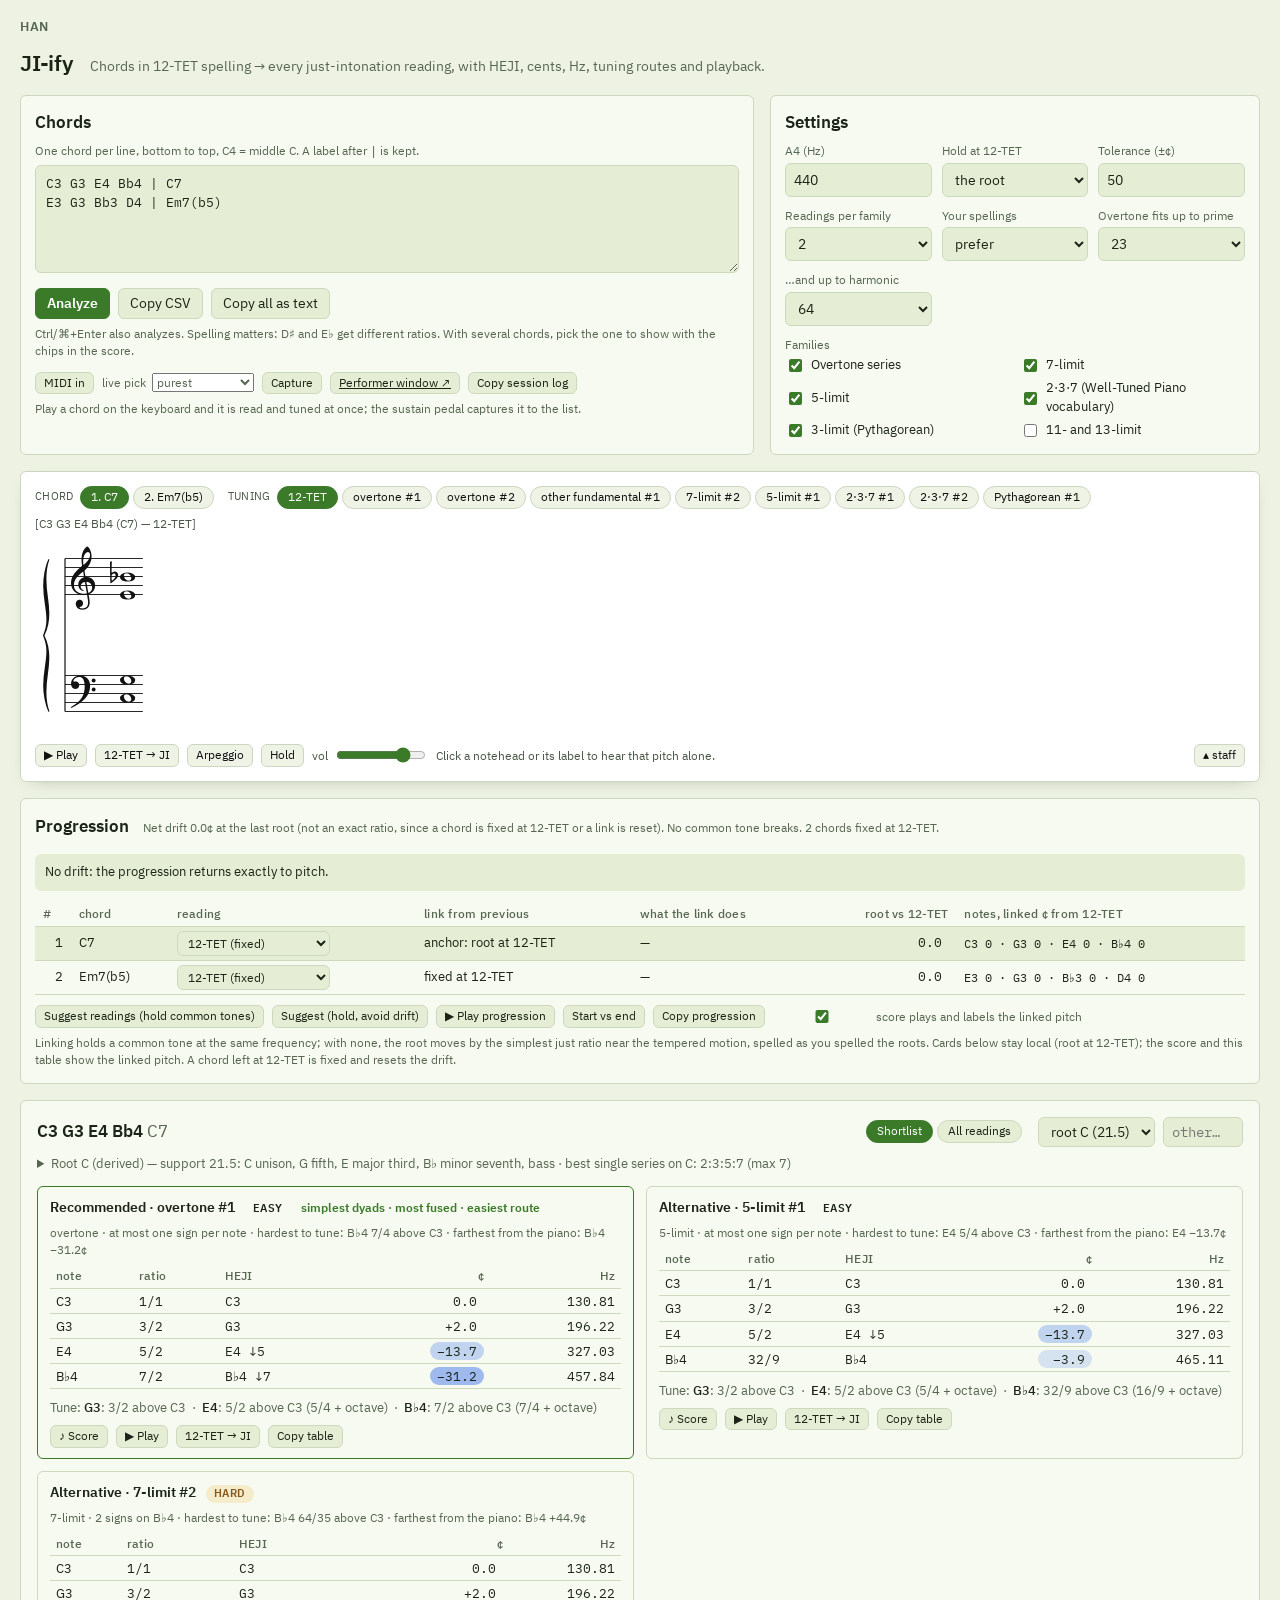
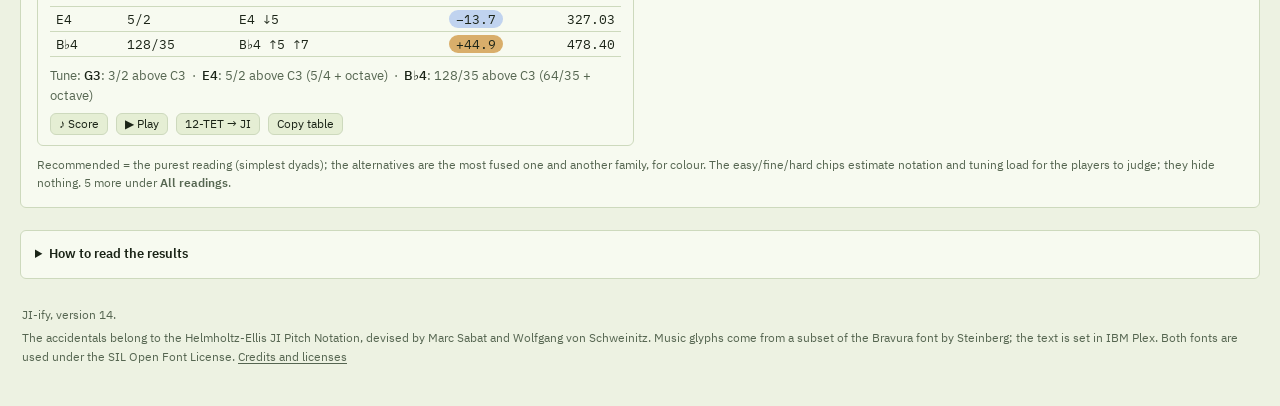
==== ji-ify/index.html @ 026e2849 "Site, first version: front page, JI-ify v14, credits, 404 The website is this folder, served as it i" ====
<!doctype html>
<html lang="en">
<head>
<meta charset="utf-8">
<meta name="viewport" content="width=device-width,initial-scale=1,viewport-fit=cover">
<title>JI-ify</title>
<meta name="description" content="Chords in 12-TET spelling to every just-intonation reading, with HEJI notation, cents, Hz, tuning routes and playback.">
<meta property="og:title" content="JI-ify">
<meta property="og:description" content="Chords in 12-TET spelling to every just-intonation reading, with HEJI notation, cents, Hz, tuning routes and playback.">
<meta property="og:type" content="website">
<link rel="icon" href="../assets/favicon.svg" type="image/svg+xml">
<style>
/* Base rules the page was developed against: they came with the viewer it was first published in. */
:root{color-scheme:light;box-sizing:border-box;padding-top:env(safe-area-inset-top,0px);padding-bottom:env(safe-area-inset-bottom,0px)}html{scroll-padding-top:env(safe-area-inset-top,0px)}body{margin:0;padding:0;font:14px -apple-system,BlinkMacSystemFont,sans-serif;background:#fff;color:#000}img{max-width:100%}[hidden]:not([hidden=until-found i]){display:none!important}
</style>
<link rel="stylesheet" href="../assets/fonts.css">
<style>
/* Layout: a fixed-width control rail on the left, results flow on the right; stacked on phones.
   Deviation colour is the one semantic colour: flat = blue, sharp = amber, both muted. */
/* Palette: greens and yellow-greens for the chrome (Han's request), paper-white score panel in both themes,
   blue = flat and amber = sharp as the one semantic pair. */
:root {
  --bg: #edf2e2; --surface: #f7faf0; --surface-2: #e5eed4; --ink: #1b2417; --muted: #566651; --line: #cdd9bd;
  --accent: #3a7a29; --accent-ink: #ffffff; --accent-soft: #d9e9cc;
  --flat: 37, 99, 235; --sharp: 196, 118, 8; --warn: #85571a; --warn-soft: #f4eccb;
  --font: "IBM Plex Sans", "Helvetica Neue", Arial, sans-serif; --mono: "IBM Plex Mono", "SFMono-Regular", Menlo, Consolas, monospace;
  --radius: 6px;
}
@media (prefers-color-scheme: dark) { :root:not([data-theme="light"]) {
  --bg: #0f160f; --surface: #161f16; --surface-2: #1f2b1e; --ink: #e3eed4; --muted: #9db191; --line: #2d3c2b;
  --accent: #9fd45f; --accent-ink: #0c180a; --accent-soft: #253a1e;
  --flat: 112, 170, 255; --sharp: 244, 190, 66; --warn: #efc56e; --warn-soft: #3a3115; color-scheme: dark;
} }
:root[data-theme="dark"] {
  --bg: #0f160f; --surface: #161f16; --surface-2: #1f2b1e; --ink: #e3eed4; --muted: #9db191; --line: #2d3c2b;
  --accent: #9fd45f; --accent-ink: #0c180a; --accent-soft: #253a1e;
  --flat: 112, 170, 255; --sharp: 244, 190, 66; --warn: #efc56e; --warn-soft: #3a3115; color-scheme: dark;
}
@font-face { font-family: JIifyNotation; src: url([data-uri]) format('woff2'); font-display: block; }
* { box-sizing: border-box; }
body { background: var(--bg); color: var(--ink); font-family: var(--font); font-size: 14px; line-height: 1.45;
  padding-left: max(16px, env(safe-area-inset-left, 0px)); padding-right: max(16px, env(safe-area-inset-right, 0px)); padding-block: 18px 40px; }
h1, h2, h3, h4 { margin: 0; text-wrap: balance; font-weight: 600; }
h1 { font-size: 22px; letter-spacing: -0.01em; }
h2 { font-size: 17px; }
h3 { font-size: 14px; }
p { margin: 0; }
a { color: var(--accent); }
button, input, select, textarea { font: inherit; color: inherit; }
.mono, td.num, .ratio, .heji, .series { font-family: var(--mono); font-variant-numeric: tabular-nums; }
.top-row { max-width: 1240px; margin: 0 auto 16px; display: grid; grid-template-columns: minmax(0, 3fr) minmax(0, 2fr); gap: 16px; }
@media (max-width: 920px) { .top-row { grid-template-columns: minmax(0, 1fr); } }
.grid3 { display: grid; grid-template-columns: repeat(auto-fit, minmax(130px, 1fr)); gap: 10px; }
.checks3 { grid-template-columns: repeat(auto-fit, minmax(150px, 1fr)); }
section.help { max-width: 1240px; margin: 22px auto 0; }
.prog { max-width: 1240px; margin: 0 auto 16px; }
.prog-head { display: flex; flex-wrap: wrap; align-items: baseline; gap: 6px 14px; margin-bottom: 8px; }
.progtable td, .progtable th { vertical-align: middle; }
.progtable select, .progtable input { background: var(--surface-2); border: 1px solid var(--line); border-radius: var(--radius); padding: 3px 6px; color: var(--ink); font-size: 12px; max-width: 220px; }
.progtable input.ratio { width: 70px; font-family: var(--mono); }
.progtable .held { color: var(--muted); }
.progtable .broken { color: var(--warn); }
.progtable td.notes { font-family: var(--mono); font-variant-numeric: tabular-nums; font-size: 12px; white-space: normal; min-width: 180px; }
.progtable .chordname { cursor: pointer; }
.progtable .chordname:hover { color: var(--accent); }
.progtable tr.focus td { background: var(--surface-2); }
.lvl { font-size: 11px; font-weight: 600; letter-spacing: .04em; text-transform: uppercase; border-radius: 999px; padding: 1px 8px; }
.lvl.easy { color: var(--ok); background: var(--ok-soft); }
.lvl.fine { color: var(--muted); background: var(--surface-2); }
.lvl.hard { color: var(--warn); background: var(--warn-soft); }
.pcards { grid-template-columns: repeat(auto-fit, minmax(min(100%, 360px), 1fr)); }
.pcard:first-child { border-color: var(--accent); }
.viewtoggle { margin-left: auto; }
.verdict { margin: 0 0 10px; padding: 8px 10px; border-radius: var(--radius); background: var(--surface-2); font-size: 13px; line-height: 1.6; }
#perf { max-width: 1400px; margin: 0 auto; padding: 10px 0 30px; }
.perf-head { display: flex; flex-wrap: wrap; align-items: baseline; gap: 8px 20px; margin-bottom: 10px; }
#perfChord { font-size: 34px; font-weight: 600; letter-spacing: -0.01em; }
#perfReading { font-size: 20px; color: var(--muted); }
#perfSvg svg { width: auto; height: auto; }
.perftable { width: 100%; font-size: 26px; margin-top: 12px; }
.perftable td, .perftable th { padding: 10px 14px; border-bottom: 1px solid var(--line); white-space: nowrap; }
.perftable th { font-size: 13px; }
.perftable td.inst { color: var(--muted); font-size: 20px; }
.perftable td.inst select { font-size: 16px; background: var(--surface-2); border: 1px solid var(--line); color: var(--ink); border-radius: var(--radius); padding: 2px 6px; }
.perftable td.heji { font-size: 30px; }
.perftable td.c { font-size: 30px; font-family: var(--mono); font-variant-numeric: tabular-nums; }
.perftable td.hz { font-family: var(--mono); color: var(--muted); font-size: 22px; }
.live .vol select { font-size: 12px; }
.drift { display: inline-block; min-width: 56px; text-align: right; padding: 0 6px; border-radius: 999px; font-family: var(--mono); font-variant-numeric: tabular-nums; }
.vol { display: inline-flex; align-items: center; gap: 6px; font-size: 12px; color: var(--muted); margin: 0; }
.vol input { width: 90px; accent-color: var(--accent); }
header.top { max-width: 1240px; margin: 0 auto 16px; display: flex; flex-wrap: wrap; align-items: baseline; gap: 6px 16px; }
header.top .tag { color: var(--muted); }
.score { max-width: 1240px; margin: 0 auto 16px; position: sticky; top: env(safe-area-inset-top, 0px); z-index: 5; box-shadow: 0 6px 18px -12px rgba(0,0,0,.35);
  background: #ffffff; color: #111111; border-color: #cbd6bf; color-scheme: light;
  --surface: #ffffff; --surface-2: #eef3e5; --ink: #111111; --muted: #4a5747; --line: #cbd6bf; --accent: #3a7a29; --accent-ink: #ffffff;
  --flat: 37, 99, 235; --sharp: 190, 112, 0; --warn: #85571a; --warn-soft: #f4eccb; }
@media (max-width: 920px) { .score { position: static; box-shadow: none; } }
.score-head { display: flex; flex-wrap: wrap; gap: 6px 14px; align-items: center; margin-bottom: 6px; }
.chips { display: flex; flex-wrap: wrap; gap: 4px; }
.chip { border: 1px solid var(--line); border-radius: 999px; padding: 2px 10px; font-size: 12px; cursor: pointer; background: var(--surface-2); color: var(--ink); line-height: 1.4; }
.chip:hover { border-color: var(--accent); }
.chip.on { background: var(--accent); color: var(--accent-ink); border-color: var(--accent); }
.chips .lab { font-size: 11px; color: var(--muted); align-self: center; margin-right: 2px; letter-spacing: .03em; text-transform: uppercase; }
.score-title { margin: 0 0 4px; }
.score-actions { margin: 8px 0 0; align-items: center; }
.score-actions .hint { margin: 0; }
#scHold.on { background: var(--accent); color: var(--accent-ink); border-color: var(--accent); }
.score .scroll { color: var(--ink); }
.panel { background: var(--surface); border: 1px solid var(--line); border-radius: var(--radius); padding: 14px; }
.panel h2 { margin-bottom: 8px; }
label { display: block; font-size: 12px; color: var(--muted); margin-bottom: 3px; }
textarea { width: 100%; min-height: 108px; resize: vertical; background: var(--surface-2); border: 1px solid var(--line); border-radius: var(--radius); padding: 8px 10px; font-family: var(--mono); font-size: 13px; line-height: 1.5; color: var(--ink); }
textarea:focus, input:focus, select:focus, button:focus-visible { outline: 2px solid var(--accent); outline-offset: 1px; }
.grid2 { display: grid; grid-template-columns: 1fr 1fr; gap: 10px; }
.field input, .field select { width: 100%; background: var(--surface-2); border: 1px solid var(--line); border-radius: var(--radius); padding: 6px 8px; color: var(--ink); }
.checks { display: grid; grid-template-columns: 1fr 1fr; gap: 4px 10px; }
.checks label { display: flex; align-items: center; gap: 6px; color: var(--ink); font-size: 13px; margin: 0; }
.checks input { accent-color: var(--accent); }
.actions { display: flex; flex-wrap: wrap; gap: 8px; margin-top: 10px; }
.btn { background: var(--surface-2); border: 1px solid var(--line); border-radius: var(--radius); padding: 6px 11px; cursor: pointer; color: var(--ink); line-height: 1.2; }
.btn:hover { border-color: var(--accent); }
.btn.primary { background: var(--accent); color: var(--accent-ink); border-color: var(--accent); font-weight: 600; }
.btn.small { padding: 3px 8px; font-size: 12px; }
.hint { color: var(--muted); font-size: 12px; margin-top: 6px; }
.err { color: var(--warn); background: var(--warn-soft); border-radius: var(--radius); padding: 6px 10px; margin-top: 8px; font-size: 13px; }
.results { max-width: 1240px; margin: 0 auto; min-width: 0; display: flex; flex-direction: column; gap: 22px; }
.chord { background: var(--surface); border: 1px solid var(--line); border-radius: var(--radius); padding: 16px; min-width: 0; }
.chord-head { display: flex; flex-wrap: wrap; align-items: center; gap: 8px 16px; margin-bottom: 10px; }
.chord-head h2 .label { color: var(--muted); font-weight: 400; }
.rootctl { display: flex; align-items: center; gap: 8px; flex-wrap: wrap; }
.rootctl select, .rootctl input { background: var(--surface-2); border: 1px solid var(--line); border-radius: var(--radius); padding: 4px 8px; color: var(--ink); }
.rootctl input { width: 80px; font-family: var(--mono); }
.support { color: var(--muted); font-size: 12px; }
details.why { margin: -2px 0 12px; font-size: 13px; }
details.why summary { cursor: pointer; color: var(--muted); }
details.why table { margin-top: 6px; }
details.why tr.pick-root { cursor: pointer; }
details.why tr.pick-root:hover td { background: var(--surface-2); }
.scroll { overflow-x: auto; min-width: 0; }
table { border-collapse: collapse; width: 100%; font-size: 13px; }
th, td { text-align: left; padding: 4px 8px; border-bottom: 1px solid var(--line); white-space: nowrap; vertical-align: top; }
th { color: var(--muted); font-weight: 500; font-size: 12px; letter-spacing: 0.02em; }
td.num, th.num { text-align: right; }
.matrix td.cell { text-align: right; font-family: var(--mono); font-variant-numeric: tabular-nums; }
.matrix tr.row { cursor: pointer; }
.matrix tr.row:hover td { background: var(--surface-2); }
.matrix td.fam { color: var(--muted); }
.families { display: flex; flex-direction: column; gap: 16px; margin-top: 18px; }
.family > h3 { display: flex; flex-wrap: wrap; gap: 6px 10px; align-items: baseline; }
.family > h3 .desc { color: var(--muted); font-weight: 400; font-size: 12px; }
.cards { display: grid; grid-template-columns: repeat(auto-fill, minmax(min(100%, 420px), 1fr)); gap: 12px; margin-top: 8px; }
.card { border: 1px solid var(--line); border-radius: var(--radius); padding: 10px 12px; min-width: 0; background: var(--surface); }
.card.stub { color: var(--muted); font-size: 13px; padding: 8px 12px; align-self: start; }
.card-head { display: flex; flex-wrap: wrap; align-items: baseline; gap: 4px 10px; margin-bottom: 6px; }
.card-head .id { font-weight: 600; }
.card-head .pick { color: var(--accent); font-size: 12px; font-weight: 600; }
.badges { display: flex; flex-wrap: wrap; gap: 4px 6px; margin: 4px 0 8px; }
.badge { font-size: 11px; color: var(--muted); background: var(--surface-2); border-radius: 999px; padding: 1px 8px; font-family: var(--mono); font-variant-numeric: tabular-nums; }
.badge.warn { color: var(--warn); background: var(--warn-soft); }
.card table { font-size: 12.5px; }
.card td, .card th { padding: 3px 6px; }
.resp { color: var(--warn); }
.pill { display: inline-block; padding: 0 7px; border-radius: 999px; min-width: 54px; text-align: right; }
.route { font-size: 12.5px; color: var(--muted); margin-top: 8px; line-height: 1.6; }
.route b { color: var(--ink); font-weight: 500; }
.card .actions { margin-top: 8px; }
details.dyads { margin-top: 8px; font-size: 12.5px; }
details.dyads summary { cursor: pointer; color: var(--muted); }
.cell { position: relative; }
.help { font-size: 13px; }
.help h3 { margin: 10px 0 4px; }
.help p, .help li { color: var(--ink); }
.help ul { margin: 4px 0; padding-left: 18px; }
.help code { font-family: var(--mono); background: var(--surface-2); padding: 0 4px; border-radius: 3px; }
details.help summary { cursor: pointer; font-weight: 600; }
.legend td { padding: 2px 6px; }
.toast { position: fixed; left: 50%; transform: translateX(-50%); bottom: calc(16px + env(safe-area-inset-bottom, 0px)); background: var(--ink); color: var(--bg); padding: 8px 14px; border-radius: 999px; font-size: 13px; opacity: 0; transition: opacity .2s; pointer-events: none; }
.toast.show { opacity: 1; }
@media (prefers-reduced-motion: reduce) { .toast { transition: none; } }
.srcopy { position: absolute; left: -9999px; top: 0; }
</style>
<style>
/* Added for the site: the link home and the colophon. Uses the page's own variables. */
.site-nav { max-width: 1240px; margin: 0 auto 10px; font-size: 13px; }
.site-nav a { color: var(--muted); font-weight: 600; letter-spacing: 0.04em; text-decoration: none; }
.site-nav a:hover { color: var(--accent); text-decoration: underline; text-underline-offset: 3px; }
.colophon { max-width: 1240px; margin: 26px auto 0; padding: 0 2px; color: var(--muted); font-size: 12px; line-height: 1.6; }
.colophon p + p { margin-top: 4px; }
.colophon a { color: inherit; text-underline-offset: 2px; }
.colophon a:hover { color: var(--accent); }
</style>
</head>
<body>
<div id="perf" hidden>
  <div class="perf-head"><span id="perfChord"></span><span id="perfReading"></span></div>
  <div class="scroll" id="perfSvg"></div>
  <table class="perftable" id="perfTable"></table>
  <p class="hint" id="perfNote">Waiting for a selection in the main window.</p>
</div>

<nav class="site-nav" aria-label="Site"><a href="../">HAN</a></nav>

<header class="top">
  <h1>JI-ify</h1>
  <p class="tag">Chords in 12-TET spelling → every just-intonation reading, with HEJI, cents, Hz, tuning routes and playback.</p>
</header>

<div class="top-row">
  <section class="panel">
    <h2>Chords</h2>
    <label for="chords">One chord per line, bottom to top, C4 = middle C. A label after <code>|</code> is kept.</label>
    <textarea id="chords" spellcheck="false">C3 G3 E4 Bb4 | C7
E3 G3 Bb3 D4 | Em7(b5)</textarea>
    <div class="actions">
      <button class="btn primary" id="run">Analyze</button>
      <button class="btn" id="copyCsv" title="Every row of every reading of every chord, for Max or a spreadsheet">Copy CSV</button>
      <button class="btn" id="copyMd" title="All readings of all chords as text tables">Copy all as text</button>
    </div>
    <div class="hint">Ctrl/⌘+Enter also analyzes. Spelling matters: D♯ and E♭ get different ratios. With several chords, pick the one to show with the chips in the score.</div>
    <div id="errors"></div>
    <div class="live" id="livePanel">
      <div class="actions" style="margin-top:12px">
        <button class="btn small" id="midiConnect" title="Listen to a MIDI keyboard (works in Chrome on your own machine or inside Max's jweb, not in the claude.ai viewer)">MIDI in</button>
        <select id="midiPort" hidden aria-label="MIDI input"></select>
        <label class="vol" for="livePick">live pick <select id="livePick"><option value="purest" selected>purest</option><option value="fused">most fused</option><option value="readable">easiest to read</option><option value="fam:overtone">overtone</option><option value="fam:p7">7-limit</option><option value="fam:p5">5-limit</option><option value="fam:p237">2·3·7</option></select></label>
        <button class="btn small" id="liveCapture" title="Append the chord you are holding to the list (the sustain pedal does the same)">Capture</button>
        <a class="btn small" href="#perf" target="_blank" rel="noopener" title="Opens a second window showing only the selected chord, large, for an external monitor">Performer window ↗</a>
        <button class="btn small" id="copyLog" title="Every selection with a time stamp, as CSV">Copy session log</button>
      </div>
      <div class="hint" id="liveStatus">Play a chord on the keyboard and it is read and tuned at once; the sustain pedal captures it to the list.</div>
    </div>
  </section>

  <section class="panel">
    <h2>Settings</h2>
    <div class="grid3">
      <div class="field"><label for="a4">A4 (Hz)</label><input id="a4" type="number" min="400" max="480" step="0.1" value="440"></div>
      <div class="field"><label for="anchor">Hold at 12-TET</label><select id="anchor"><option value="root">the root</option><option value="bass">the bass</option></select></div>
      <div class="field"><label for="tol">Tolerance (±¢)</label><input id="tol" type="number" min="20" max="80" step="5" value="50"></div>
      <div class="field"><label for="per">Readings per family</label><select id="per"><option>1</option><option selected>2</option><option>3</option><option>4</option><option>5</option></select></div>
      <div class="field"><label for="spelling">Your spellings</label><select id="spelling"><option value="prefer" selected>prefer</option><option value="strict">strict</option><option value="ignore">ignore</option></select></div>
      <div class="field"><label for="maxprime">Overtone fits up to prime</label><select id="maxprime"><option>13</option><option>19</option><option selected>23</option><option>31</option></select></div>
      <div class="field"><label for="maxharm">…and up to harmonic</label><select id="maxharm"><option>32</option><option selected>64</option><option>128</option><option>256</option></select></div>
    </div>
    <label style="margin-top:10px">Families</label>
    <div class="checks checks3" id="families"></div>
  </section>
</div>

<section class="panel score" id="scorePanel" hidden>
  <div class="score-head">
    <div class="chips" id="scoreChords"></div>
    <div class="chips" id="scoreTunings"></div>
  </div>
  <p class="score-title hint" id="scoreTitle"></p>
  <div class="scroll" id="scoreSvg"></div>
  <div class="actions score-actions">
    <button class="btn small" id="scPlay" title="The selected tuning, 2.6 s">▶ Play</button>
    <button class="btn small" id="scAB" title="2 s of 12-TET, then the selected tuning">12-TET → JI</button>
    <button class="btn small" id="scArp" title="Each note from the bottom, then all together">Arpeggio</button>
    <button class="btn small" id="scHold" title="Sustain the chord until you release it">Hold</button>
    <label class="vol" for="scVol" title="Playback level; the chord's level is already scaled by the number of voices so it cannot clip">vol <input id="scVol" type="range" min="0" max="100" value="80"></label>
    <span class="hint">Click a notehead or its label to hear that pitch alone.</span>
    <button class="btn small" id="scFold" title="Hide or show the staff (the controls stay)" style="margin-left:auto">▴ staff</button>
  </div>
</section>

<section class="panel prog" id="progPanel" hidden>
  <div class="prog-head">
    <h2>Progression</h2>
    <p class="hint" id="progSummary"></p>
  </div>
  <p class="verdict" id="progVerdict" hidden></p>
  <div class="scroll"><table class="progtable" id="progTable"></table></div>
  <div class="actions">
    <button class="btn small" id="pgSuggest" title="Search the readings of every chord for the path with the fewest common-tone breaks">Suggest readings (hold common tones)</button>
    <button class="btn small" id="pgSuggestDrift" title="Same, but also penalise the roots' drift from 12-TET">Suggest (hold, avoid drift)</button>
    <button class="btn small" id="pgPlay" title="Each chord at its linked pitch, in order">▶ Play progression</button>
    <button class="btn small" id="pgStartEnd" title="The first chord as it begins, then as it would sound after the whole progression's drift">Start vs end</button>
    <button class="btn small" id="pgCopy">Copy progression</button>
    <label class="vol" for="pgApply"><input type="checkbox" id="pgApply" checked> score plays and labels the linked pitch</label>
  </div>
  <p class="hint">Linking holds a common tone at the same frequency; with none, the root moves by the simplest just ratio near the tempered motion, spelled as you spelled the roots. Cards below stay local (root at 12-TET); the score and this table show the linked pitch. A chord left at 12-TET is fixed and resets the drift.</p>
</section>

<main class="results" id="results"></main>

<section class="panel help">
  <details class="help">
    <summary>How to read the results</summary>
    <h3>Ways a chord can be "in tune", and the marks</h3>
    <p><b>most fused</b>: all notes are low harmonics of one fundamental, so the chord sounds as one spectrum; measured by the largest harmonic number. <b>simplest dyads</b>: every pair of notes forms a simple, tunable interval, whether or not they share a fundamental (the "complexity" figure, lower is simpler). <b>easiest route</b>: the hardest interval anyone has to tune along the tuning route is the easiest among the readings. <b>least retuning</b>: smallest total movement from 12-TET. <b>fewest signs</b>: fewest HEJI comma signs to engrave. The overtone family is ranked by fusion; every other family by complexity. A mark is relative to the chord's own readings.</p>
    <h3>Shortlist view</h3>
    <p>The recommended reading is the purest one (lowest dyad complexity); the alternatives are the most fused acceptable reading and the best of another family. Each card's difficulty score, used to order ties and to rank when nothing qualifies: 1.5 × the most comma signs on any one note + 0.5 × signs per note + 1.3 × the hardest interval anyone must tune (Tenney height of the interval as sounded, 7/4 = 4.95, 16/9 = 7.17, 19/16 = 12.1; a note within 6¢ of 12-TET counts as 3, since it is simply played as on the piano) + 2 per respelled note + the largest move from the piano in cents ÷ 20 + 2 if a prime above 7 is used (+3 above 13) + 3 × the reading's complexity above the chord's best, as a fraction. The chips are a notation-and-tuning load estimate for the players to judge, never a filter: <b>easy</b> = at most one sign per note, hardest interval ≤ 6.3, nothing moves more than 35¢, your spelling kept, 7-limit; <b>fine</b> = two signs somewhere, or an interval up to 9, or up to 45¢, or 11/13; <b>hard</b> beyond that.</p>
    <h3>Live MIDI, performer window, Max</h3>
    <p>MIDI in listens to a keyboard (Chrome on your own machine, or inside Max's jweb); the chord you hold is read and tuned at once by the live-pick rule, and the sustain pedal (CC 64) captures it to the list. The performer window shows only the selected chord, large, and follows the main window through this browser's storage; inside Max it can be driven directly with a <code>show</code> message. When the page runs inside <code>jweb</code>, every selection is sent out as <code>selection &lt;json&gt;</code> and <code>hz …</code>, and the page accepts <code>chords</code>, <code>midi</code>, <code>capture</code>, <code>select</code>, <code>focus</code> and <code>show</code> messages; see max/README-max.md in the repository.</p>
    <h3>Complexity</h3>
    <p>For each interval, the exponents of its primes above 2 times log2 of the prime, with primes above 7 weighted more (×1.6 for 11 and 13, up to ×2.3 for 31). Summed over all pairs, counting pairs with the root twice and with the bass one and a half times. Tuning routes and the "hardest to tune" figures use the same height counting the 2s as well, so an interval's actual width matters.</p>
    <h3>Root</h3>
    <p>Suggested by Parncutt's root-support weights: a chord tone a unison, fifth, major third, minor seventh or major second above the candidate supports it by 10, 5, 3, 2, 1; the bass gets 1.5 extra. Type any pitch class to try an absent root.</p>
    <h3>Cents and Hz</h3>
    <p>Deviations from 12-TET with the chosen note held at its tempered pitch. To anchor elsewhere, add one constant to every value.</p>
    <h3>Progression (two or more chords)</h3>
    <p>Chords are linked in the order typed. A common tone (same written note, or the same pitch class an octave away) is held at the same frequency; when several are shared, the one whose hold breaks the others least is chosen, and the breaks are reported with the comma they amount to. With no common tone the root moves by the simplest just ratio within tolerance of the tempered motion, spelled as you spelled the roots (C→F♯ gives 10/7, C→G♭ gives 7/5). Each root's position against 12-TET is tracked as an exact ratio, so the net drift of a progression that returns to its first root comes out as a named comma (the I–vi–ii–V–I pump in 5-limit returns 80/81, a syntonic comma flat). A chord left at 12-TET is fixed; a reset link re-anchors the next root at its tempered pitch. <b>Suggest</b> searches the readings of every chord (beam width 40) for the path minimising Σ|breaks| + 8·(each reading's complexity above its chord's best, as a fraction); the drift-avoiding variant adds 0.5¢ of cost per cent of root drift at every chord.</p>
    <h3>Playback</h3>
    <p>An additive tone (24 harmonics, 1/n amplitudes with a gentle high-frequency roll-off, no vibrato). The level is scaled by the number of voices (n<sup>−0.75</sup>) with a mild tilt that lifts high notes and tames low ones, and a limiter at −3 dBFS guards the output, so a full chord does not clip. Single notes are therefore a little louder than the chord, per voice.</p>
    <h3>HEJI</h3>
    <p>Letter = Pythagorean pitch; each sign is one comma, up or down, for one prime. Derived from the comma definitions, so confirm glyphs against the Plainsound legend before engraving.</p>
    <table class="legend" id="legend"></table>
  </details>
</section>
<footer class="colophon">
  <p>JI-ify, version 14.</p>
  <p>The accidentals belong to the Helmholtz-Ellis JI Pitch Notation, devised by Marc Sabat and Wolfgang von Schweinitz. Music glyphs come from a subset of the Bravura font by Steinberg; the text is set in IBM Plex. Both fonts are used under the SIL Open Font License. <a href="../licenses/">Credits and licenses</a></p>
</footer>

<div class="toast" id="toast"></div>
<textarea class="srcopy" id="srcopy" aria-hidden="true" tabindex="-1"></textarea>

<script></script>
<script>
/* JI-ify engine — chords in 12-TET spelling → just-intonation readings.
   Runs in a browser (global JIEngine) or Node (module.exports). No dependencies.

   Representation: every ratio is an exponent vector over PRIMES. Products and
   quotients are vector sums/differences, so there is no fraction arithmetic and
   no overflow until a number is finally printed.
*/
(function (root, factory) {
  if (typeof module === 'object' && module.exports) module.exports = factory();
  else root.JIEngine = factory();
}(typeof self !== 'undefined' ? self : this, function () {
  'use strict';

  const PRIMES = [2, 3, 5, 7, 11, 13, 17, 19, 23, 29, 31];
  const LOG2P = PRIMES.map(p => Math.log2(p));
  const PI = {}; PRIMES.forEach((p, i) => { PI[p] = i; });
  const NP = PRIMES.length;

  // HEJI commas, one per prime above 3, as exponent vectors.
  // r = base × comma^m for each prime, where m = k_p × (sign of p in the comma);
  // m > 0 is an up-arrow, m < 0 a down-arrow. base is then 3-limit (Pythagorean).
  const COMMAS = {
    5:  { num: '81/80',     vec: v({ 3: 4, 2: -4, 5: -1 }) },
    7:  { num: '64/63',     vec: v({ 2: 6, 3: -2, 7: -1 }) },
    11: { num: '33/32',     vec: v({ 3: 1, 11: 1, 2: -5 }) },
    13: { num: '27/26',     vec: v({ 3: 3, 2: -1, 13: -1 }) },
    17: { num: '2187/2176', vec: v({ 3: 7, 2: -7, 17: -1 }) },
    19: { num: '513/512',   vec: v({ 3: 3, 19: 1, 2: -9 }) },
    23: { num: '736/729',   vec: v({ 2: 5, 23: 1, 3: -6 }) },
    29: { num: '261/256',   vec: v({ 3: 2, 29: 1, 2: -8 }) },
    31: { num: '248/243',   vec: v({ 2: 3, 31: 1, 3: -5 }) },
  };
  const COMMA_SIZE = {};
  Object.keys(COMMAS).forEach(p => { COMMA_SIZE[p] = centsOf(COMMAS[p].vec); });

  function v(obj) { const a = new Array(NP).fill(0); for (const p in obj) a[PI[p]] = obj[p]; return a; }
  function vadd(a, b) { const c = a.slice(); for (let i = 0; i < NP; i++) c[i] += b[i]; return c; }
  function vsub(a, b) { const c = a.slice(); for (let i = 0; i < NP; i++) c[i] -= b[i]; return c; }
  function vscale(a, k) { return a.map(x => x * k); }
  function centsOf(vec) { let c = 0; for (let i = 0; i < NP; i++) c += vec[i] * LOG2P[i]; return c * 1200; }
  function numDen(vec) {
    let num = 1, den = 1;
    for (let i = 0; i < NP; i++) { if (vec[i] > 0) num *= Math.pow(PRIMES[i], vec[i]); else if (vec[i] < 0) den *= Math.pow(PRIMES[i], -vec[i]); }
    return [num, den];
  }
  function ratioStr(vec) { const [n, d] = numDen(vec); return d === 1 ? `${n}/1` : `${n}/${d}`; }
  // Odd-part Tenney height: log2 of the product of numerator and denominator with all 2s removed.
  // 3/2 → log2 3; 5/4 and 8/5 → log2 5; 7/6 → log2 21.
  function oddHeight(vec) { let h = 0; for (let i = 1; i < NP; i++) h += Math.abs(vec[i]) * LOG2P[i]; return h; }
  // Interval complexity used for ranking: the odd-part Tenney height with higher primes weighted more,
  // because an 11/8 or 13/8 is harder to hear and tune than its Tenney height alone suggests.
  const PRIME_WEIGHT = [0, 1, 1, 1.05, 1.6, 1.6, 1.9, 1.9, 2.1, 2.3, 2.3];
  function complexity(vec) { let h = 0; for (let i = 1; i < NP; i++) h += Math.abs(vec[i]) * LOG2P[i] * PRIME_WEIGHT[i]; return h; }
  // Tunability of an interval as actually sounded: the same weighted height but counting the 2s, so 7/4
  // (4.95) is easier than 16/9 (7.17) and 3/1 easier than 3/2. Used for tuning routes and the playability verdicts.
  function tunability(vec) { let h = Math.abs(vec[0]); for (let i = 1; i < NP; i++) h += Math.abs(vec[i]) * LOG2P[i] * PRIME_WEIGHT[i]; return h; }
  function primeLimit(vec) { for (let i = NP - 1; i >= 0; i--) if (vec[i] !== 0) return PRIMES[i]; return 1; }
  function usesPrime(vec, p) { return vec[PI[p]] !== 0; }
  function octaveReduce(vec) { // bring into [1, 2)
    const c = centsOf(vec); const k = Math.floor(c / 1200); const r = vec.slice(); r[0] -= k; return r;
  }
  function factorize(n) { // small positive integer → vector, or null if a prime beyond PRIMES appears
    const a = new Array(NP).fill(0); let m = n;
    for (let i = 0; i < NP; i++) { const p = PRIMES[i]; while (m % p === 0) { a[i]++; m /= p; } }
    return m === 1 ? a : null;
  }

  // ---------- note names, spelling, chain of fifths ----------
  const LETTER_SEMI = { C: 0, D: 2, E: 4, F: 5, G: 7, A: 9, B: 11 };
  const LETTER_CHAIN = { F: -1, C: 0, G: 1, D: 2, A: 3, E: 4, B: 5 }; // position on the chain of fifths
  const CHAIN_LETTERS = ['F', 'C', 'G', 'D', 'A', 'E', 'B'];
  const ACC_SYM = { '-2': '𝄫', '-1': '♭', '0': '', '1': '♯', '2': '𝄪' };

  function parseAccidental(s) {
    if (!s) return 0;
    let n = 0;
    for (const ch of s) {
      if (ch === '#' || ch === '♯') n += 1; else if (ch === 'x' || ch === '𝄪') n += 2;
      else if (ch === 'b' || ch === '♭') n -= 1; else if (ch === '𝄫') n -= 2;
      else return null;
    }
    return n;
  }
  const NOTE_RE = /^([A-Ga-g])([#♯x𝄪b♭𝄫]*)(-?\d+)$/;
  function parseNote(token) {
    const m = NOTE_RE.exec(token.trim());
    if (!m) return null;
    const letter = m[1].toUpperCase(); const acc = parseAccidental(m[2]); if (acc === null) return null;
    const octave = parseInt(m[3], 10);
    const midi = 12 * (octave + 1) + LETTER_SEMI[letter] + acc;
    return { typed: token.trim(), letter, acc, octave, midi, chain: LETTER_CHAIN[letter] + 7 * acc, name: letter + accSym(acc) + octave, pc: letter + accSym(acc) };
  }
  function accSym(acc) { if (ACC_SYM[String(acc)] !== undefined) return ACC_SYM[String(acc)]; return acc > 0 ? '♯'.repeat(acc) : '♭'.repeat(-acc); }
  // Root given as a pitch class ("Bb", "G", "F#"); octave chosen later.
  const PC_RE = /^([A-Ga-g])([#♯x𝄪b♭𝄫]*)$/;
  function parsePitchClass(token) {
    const m = PC_RE.exec(token.trim()); if (!m) return null;
    const letter = m[1].toUpperCase(); const acc = parseAccidental(m[2]); if (acc === null) return null;
    return { letter, acc, chain: LETTER_CHAIN[letter] + 7 * acc, semi: ((LETTER_SEMI[letter] + acc) % 12 + 12) % 12, pc: letter + accSym(acc) };
  }
  function chainToName(chain) {
    const acc = Math.floor((chain + 1) / 7);
    const letter = CHAIN_LETTERS[(((chain + 1) % 7) + 7) % 7];
    return { letter, acc, pc: letter + accSym(acc) };
  }
  // Parse one chord line: notes separated by spaces/commas, optional brackets, optional "| label" or "// label".
  // MIDI numbers are spelled as chord tones: the root is found by Parncutt's template over the pitch
  // classes, each number is spelled by its interval from the root letter (4 semitones above B is a major
  // third, so D♯, not E♭; 6 above B is a diminished fifth, F), doubles fall back to the simple enharmonic,
  // and a black-key root takes whichever spelling needs fewer accidentals (then the smaller span of fifths).
  const WHITE = { 0: 'C', 2: 'D', 4: 'E', 5: 'F', 7: 'G', 9: 'A', 11: 'B' };
  const BLACK = { 1: [['C', 1], ['D', -1]], 3: [['D', 1], ['E', -1]], 6: [['F', 1], ['G', -1]], 8: [['G', 1], ['A', -1]], 10: [['A', 1], ['B', -1]] };
  const LETTERS = ['C', 'D', 'E', 'F', 'G', 'A', 'B'];
  const STEP_FOR_SEMIS = [0, 1, 1, 2, 2, 3, 4, 4, 5, 5, 6, 6]; // P1 m2 M2 m3 M3 P4 d5 P5 m6 M6 m7 M7
  function noteFromParts(letter, acc, midi) {
    const octave = Math.floor((midi - acc) / 12) - 1;
    return { typed: String(midi), letter, acc, octave, midi, chain: LETTER_CHAIN[letter] + 7 * acc, name: letter + accSym(acc) + octave, pc: letter + accSym(acc), fromMidi: true };
  }
  function spellMidi(midis, typed) {
    const pcOf = m => ((m % 12) + 12) % 12;
    const allPcs = new Set(midis.map(pcOf).concat(typed.map(n => pcOf(n.midi))));
    const bassMidi = Math.min(...midis.concat(typed.map(n => n.midi)));
    let rootPc = null, bestScore = -1;
    for (const r of allPcs) { let s = 0; for (const q of allPcs) { const w = ROOT_SUPPORT[((q - r) % 12 + 12) % 12]; if (w) s += w[0]; } if (r === pcOf(bassMidi)) s += 1.5; if (s > bestScore) { bestScore = s; rootPc = r; } }
    const typedRoot = typed.find(n => pcOf(n.midi) === rootPc);
    const rootOptions = typedRoot ? [[typedRoot.letter, typedRoot.acc]] : (WHITE[rootPc] !== undefined ? [[WHITE[rootPc], 0]] : BLACK[rootPc]);
    const semisPresent = new Set([...allPcs].map(q => ((q - rootPc) % 12 + 12) % 12));
    const stepFor = semis => {
      if (semis === 6) return semisPresent.has(7) ? 3 : 4;                          // ♯11 when the fifth is there, else ♭5
      if (semis === 8) return (!semisPresent.has(7) && semisPresent.has(4)) ? 4 : 5; // ♯5 in an augmented triad, else ♭13
      return STEP_FOR_SEMIS[semis];
    };
    const spellAgainst = ([rl]) => midis.map(m => {
      const pc = pcOf(m); const semis = ((pc - rootPc) % 12 + 12) % 12;
      const letter = LETTERS[(LETTERS.indexOf(rl) + stepFor(semis)) % 7];
      let acc = ((pc - LETTER_SEMI[letter] + 6) % 12 + 12) % 12 - 6;
      if (Math.abs(acc) > 1) { // double accidental: use the plain enharmonic instead
        if (WHITE[pc] !== undefined) return noteFromParts(WHITE[pc], 0, m);
        const [l2, a2] = BLACK[pc][acc > 0 ? 0 : 1]; return noteFromParts(l2, a2, m);
      }
      return noteFromParts(letter, acc, m);
    });
    let best = null;
    for (const ro of rootOptions) {
      const notes = spellAgainst(ro);
      const chains = notes.map(n => n.chain).concat(typed.map(n => n.chain));
      const accCount = notes.reduce((s, n) => s + Math.abs(n.acc), 0);
      const span = Math.max(...chains) - Math.min(...chains); const centre = Math.abs(chains.reduce((x, y) => x + y, 0) / chains.length);
      const key = [accCount, span, centre];
      if (!best || key.some((v, i) => v !== best.key[i]) && key.find((v, i) => v !== best.key[i]) < best.key[key.findIndex((v, i) => v !== best.key[i])]) best = { key, notes };
    }
    return best.notes;
  }
  function parseChord(line) {
    let label = ''; let body = line;
    const sep = line.match(/\s*(\|\||\||\/\/)\s*/);
    if (sep) { body = line.slice(0, sep.index); label = line.slice(sep.index + sep[0].length).trim(); }
    const tokens = body.replace(/[\[\]\(\),;]/g, ' ').trim().split(/\s+/).filter(Boolean);
    if (!tokens.length) return { error: 'empty' };
    const notes = []; const bad = []; const midis = [];
    for (const t of tokens) {
      if (/^\d{1,3}$/.test(t) && +t <= 127) { midis.push(+t); continue; }
      const n = parseNote(t); if (n) notes.push(n); else bad.push(t);
    }
    if (bad.length) return { error: `could not read ${bad.join(', ')} (use e.g. B2, D#3, Bb2, Ebb3, or MIDI numbers; C4 = middle C = 60)` };
    let inferred = false;
    if (midis.length) { spellMidi(midis, notes.slice()).forEach(n => notes.push(n)); inferred = true; }
    if (notes.length < 2) return { error: 'a chord needs at least two notes' };
    notes.sort((a, b) => a.midi - b.midi);
    return { notes, label, text: body.trim(), inferred, spelled: notes.map(n => n.name).join(' ') };
  }

  // ---------- HEJI spelling of a ratio over a root ----------
  function hejiSpell(vec, rootChain, rootMidi) {
    let base = vec.slice(); const arrows = [];
    for (const p of [5, 7, 11, 13, 17, 19, 23, 29, 31]) {
      const k = vec[PI[p]]; if (!k) continue;
      const comma = COMMAS[p].vec; const sign = Math.sign(comma[PI[p]]);
      const m = k * sign;                      // m>0: arrows up
      base = vsub(base, vscale(comma, m));
      arrows.push({ prime: p, count: m });
    }
    // base is now 3-limit
    const e3 = base[PI[3]];
    const chain = rootChain + e3;
    const { letter, acc, pc } = chainToName(chain);
    const baseCents = centsOf(base);
    const midiNominal = rootMidi + Math.round(baseCents / 100);
    const natural = midiNominal - acc; const octave = Math.floor(natural / 12) - 1;
    const arrowStr = arrows.map(a => (a.count > 0 ? '↑' : '↓') + a.prime + (Math.abs(a.count) > 1 ? '×' + Math.abs(a.count) : '')).join(' ');
    return { letter, acc, pc, octave, chain, arrows, arrowStr, name: pc + octave, label: pc + octave + (arrowStr ? ' ' + arrowStr : ''), labelPc: pc + (arrowStr ? ' ' + arrowStr : '') };
  }

  // ---------- candidate ratios for one interval ----------
  // targetCents: the 12-TET interval from the root (may be negative or > 1200).
  function candidates(targetCents, opts) {
    const tol = opts.tolerance, maxH = opts.maxHeight, allowed = opts.primes; // allowed: array of primes > 2
    const out = [];
    const allow = {}; allowed.forEach(p => { allow[p] = true; });
    const r3 = allow[3] ? 8 : 0, r5 = allow[5] ? 2 : 0, r7 = allow[7] ? 2 : 0;
    const highs = [11, 13, 17, 19, 23, 29, 31].filter(p => allow[p]);
    const highOpts = [null]; highs.forEach(p => { highOpts.push([p, 1]); highOpts.push([p, -1]); });
    for (let e3 = -r3; e3 <= r3; e3++) for (let e5 = -r5; e5 <= r5; e5++) for (let e7 = -r7; e7 <= r7; e7++) for (const hi of highOpts) {
      const vec = new Array(NP).fill(0); vec[1] = e3; vec[2] = e5; vec[3] = e7;
      if (hi) vec[PI[hi[0]]] = hi[1];
      const h = oddHeight(vec); if (h > maxH) continue;
      const c = centsOf(vec); // with e2 = 0
      const e2 = Math.round((targetCents - c) / 1200);
      vec[0] = e2;
      const cents = c + 1200 * e2; const dev = cents - targetCents;
      if (Math.abs(dev) > tol) continue;
      out.push({ vec, cents, dev, height: h });
    }
    out.sort((a, b) => a.height - b.height || Math.abs(a.dev) - Math.abs(b.dev));
    return out;
  }

  // ---------- scoring ----------
  function dyadComplexity(vi, vj) { return complexity(vsub(vj, vi)); }
  // Dyads with the root count double and dyads with the bass one-and-a-half times: players tune to the
  // root first and hear the bass as the physical anchor. With no root in the chord the bass takes the root's weight.
  function pairWeight(i, j, rootIdx) {
    if (rootIdx >= 0 && (i === rootIdx || j === rootIdx)) return 2;
    if (i === 0 || j === 0) return 1.5;
    return 1;
  }
  // With the root absent from the chord, each note's ratio over that (virtual) root still counts double,
  // so the chord is read as the root's harmony and not merely as an internally consistent cluster.
  function virtualRootTerm(vec, rootIdx) { return rootIdx >= 0 ? 0 : 2 * complexity(vec); }
  function consonanceScore(vecs, rootIdx) {
    let s = 0;
    for (let i = 0; i < vecs.length; i++) { s += virtualRootTerm(vecs[i], rootIdx); for (let j = i + 1; j < vecs.length; j++) s += pairWeight(i, j, rootIdx) * dyadComplexity(vecs[i], vecs[j]); }
    return s;
  }
  function harmonicNumbers(vecs) { // smallest integers in the chord's proportion
    const L = new Array(NP).fill(0);
    for (let i = 0; i < NP; i++) { let mn = 0; for (const vv of vecs) mn = Math.min(mn, vv[i]); L[i] = -mn; }
    let hs = vecs.map(vv => vadd(vv, L));
    const G = new Array(NP).fill(0);
    for (let i = 0; i < NP; i++) { let mn = Infinity; for (const h of hs) mn = Math.min(mn, h[i]); G[i] = mn; }
    hs = hs.map(h => vsub(h, G));
    return hs.map(h => numDen(h)[0]);
  }

  // ---------- the search ----------
  const DEFAULTS = {
    tolerance: 50,          // cents, each note vs its 12-TET position
    maxHeight: 11.5,        // odd-part Tenney height bound per candidate ratio
    perNote: 12,            // candidates kept per note per family
    beam: 4000,
    readingsPerFamily: 2,
    spelling: 'prefer',     // 'strict' | 'prefer' | 'ignore'
    spellingPenalty: 4,
    a4: 440,
    anchor: 'root',         // 'root' | 'bass'
    overtoneMaxPrime: 23,
    overtoneMaxHarmonic: 64,   // fits that need higher harmonics approximate a tempered voicing rather than reveal a spectrum
    overtoneKmax: 200,
    families: ['overtone', 'p7', 'p5', 'p237', 'p3'],
  };
  const FAMILIES = {
    overtone: { id: 'overtone', name: 'Overtone series', short: 'overtone', desc: 'All notes as harmonics of one fundamental; ranked by fusion (lowest harmonic numbers).' },
    p7:   { id: 'p7',   name: '7-limit',      short: '7-limit', primes: [3, 5, 7], must: [7], desc: 'Primes 2·3·5·7; ranked by dyad simplicity.' },
    p5:   { id: 'p5',   name: '5-limit',      short: '5-limit', primes: [3, 5], must: [5], desc: 'Primes 2·3·5 only: classic just intonation, 9/5 or 16/9 sevenths.' },
    p237: { id: 'p237', name: '2·3·7 (Well-Tuned Piano vocabulary)', short: '2·3·7', primes: [3, 7], must: [7], desc: 'No prime 5: septimal thirds (9/7, 7/6) or Pythagorean ones, 7/4 sevenths.' },
    p3:   { id: 'p3',   name: '3-limit (Pythagorean)', short: 'Pythagorean', primes: [3], must: [], desc: 'Chains of pure fifths only; the control reading, close to 12-TET.' },
    p13:  { id: 'p13',  name: '11- and 13-limit', short: '11/13-limit', primes: [3, 5, 7, 11, 13], must: [11, 13], desc: 'Adds quarter-tone (11) and third-tone (13) intervals; ranked by dyad simplicity.' },
  };

  function midiHz(midi, a4) { return a4 * Math.pow(2, (midi - 69) / 12); }

  // Choose the root's reference pitch: the lowest chord note of that pitch class, else the instance just below the bass.
  function rootReference(notes, rootPc) {
    const inChord = notes.filter(n => ((n.midi % 12) + 12) % 12 === rootPc.semi && n.chain === rootPc.chain);
    if (inChord.length) return { midi: inChord[0].midi, inChord: true };
    const bass = notes[0].midi;
    let m = bass - (((bass - rootPc.semi) % 12) + 12) % 12; if (m >= bass) m -= 12;
    return { midi: m, inChord: false };
  }

  function buildReading(notes, vecs, ctx, meta) {
    const { rootPc, rootMidi, opts } = ctx;
    const anchorIdx = opts.anchor === 'bass' ? 0 : (ctx.rootIdx >= 0 ? ctx.rootIdx : 0);
    const anchorVec = vecs[anchorIdx]; const anchorMidi = notes[anchorIdx].midi;
    const anchorHz = midiHz(anchorMidi, opts.a4);
    const harms = harmonicNumbers(vecs);
    const rows = notes.map((n, i) => {
      const rel = vsub(vecs[i], anchorVec);
      const cents = centsOf(rel); const dev = cents - 100 * (n.midi - anchorMidi);
      const hz = anchorHz * Math.pow(2, cents / 1200);
      const heji = hejiSpell(vecs[i], rootPc.chain, rootMidi);
      const matches = heji.chain === n.chain;
      return { typed: n.name, midi: n.midi, vec: vecs[i], ratio: ratioStr(vecs[i]), harmonic: harms[i], heji, respelled: !matches, cents: dev, hz, limit: primeLimit(vecs[i]) };
    });
    const dyads = [];
    for (let i = 0; i < notes.length; i++) for (let j = i + 1; j < notes.length; j++) {
      const d = vsub(vecs[j], vecs[i]);
      dyads.push({ i, j, a: notes[i].name, b: notes[j].name, ratio: ratioStr(d), reduced: ratioStr(octaveReduce(d)), cents: centsOf(d), complexity: complexity(d), tenney: tunability(d), weight: pairWeight(i, j, ctx.rootIdx) });
    }
    // tuning route: Prim's minimum spanning tree over dyad complexity, from the root (else the bass)
    const start = ctx.rootIdx >= 0 ? ctx.rootIdx : 0;
    const inTree = new Set([start]); const route = [];
    while (inTree.size < notes.length) {
      let best = null;
      for (const d of dyads) {
        const ai = inTree.has(d.i), bj = inTree.has(d.j); if (ai === bj) continue;
        if (!best || d.tenney < best.tenney) best = d;
      }
      const from = inTree.has(best.i) ? best.i : best.j; const to = from === best.i ? best.j : best.i;
      const rel = vsub(vecs[to], vecs[from]);
      route.push({ note: notes[to].name, noteIdx: to, from: notes[from].name, ratio: ratioStr(rel), reduced: ratioStr(octaveReduce(rel)), cents: centsOf(rel), complexity: best.tenney, tenney: best.tenney, above: centsOf(rel) >= 0 });
      inTree.add(to);
    }
    const maxH = Math.max(...harms);
    const limit = Math.max(...vecs.map(primeLimit), 2);
    const devs = rows.map(r => Math.abs(r.cents));
    return Object.assign({
      notes: rows, harmonics: harms, maxHarmonic: maxH, dyads, route,
      scores: { consonance: consonanceScore(vecs, ctx.rootIdx), fusion: Math.log2(maxH), sumDev: devs.reduce((a, b) => a + b, 0), maxDev: Math.max(...devs), limit, respelled: rows.filter(r => r.respelled).length, compound: rows.filter(r => r.heji.arrows.length >= 3).length },   // three or more different comma primes on one note
      key: vecs.map(ratioStr).join(' '),
    }, meta);
  }

  function searchFamily(notes, ctx, fam, opts) {
    const { rootPc, rootMidi } = ctx;
    const cands = notes.map((n, i) => {
      if (i === ctx.rootIdx || (((n.midi - rootMidi) % 12) + 12) % 12 === 0 && n.chain === rootPc.chain) {
        const vec = new Array(NP).fill(0); vec[0] = Math.round((n.midi - rootMidi) / 12);
        return [{ vec, cents: 1200 * vec[0], dev: 0, height: 0, penalty: 0 }];
      }
      let cs = candidates(100 * (n.midi - rootMidi), { tolerance: opts.tolerance, maxHeight: opts.maxHeight, primes: fam.primes });
      cs = cs.map(c => { const sp = hejiSpell(c.vec, rootPc.chain, rootMidi); const ok = sp.chain === n.chain; return Object.assign(c, { spelled: ok, penalty: ok ? 0 : (opts.spelling === 'ignore' ? 0 : opts.spellingPenalty) }); });
      if (opts.spelling === 'strict') cs = cs.filter(c => c.spelled);
      if (!cs.length) return null;
      return cs.slice(0, opts.perNote);
    });
    if (cands.some(c => !c)) return [];
    // beam search
    let beam = [{ vecs: [], score: 0 }];
    for (let i = 0; i < notes.length; i++) {
      const next = [];
      for (const b of beam) for (const c of cands[i]) {
        let s = b.score + c.penalty + virtualRootTerm(c.vec, ctx.rootIdx);
        for (let j = 0; j < i; j++) s += pairWeight(j, i, ctx.rootIdx) * dyadComplexity(b.vecs[j], c.vec);
        next.push({ vecs: b.vecs.concat([c.vec]), score: s });
      }
      next.sort((a, b) => a.score - b.score);
      beam = next.slice(0, opts.beam);
    }
    const seen = new Set(); const out = [];
    for (const b of beam) {
      if (fam.must && fam.must.length && !fam.must.some(p => b.vecs.some(vv => usesPrime(vv, p)))) continue;
      const key = b.vecs.map(ratioStr).join(' '); if (seen.has(key)) continue; seen.add(key);
      out.push(buildReading(notes, b.vecs, ctx, { family: fam.id, score: b.score }));
      if (out.length >= Math.max(opts.readingsPerFamily * 3, 6)) break;
    }
    return out;
  }

  // Overtone fits: every note a harmonic of one fundamental, within tolerance.
  const PC_NAMES = ['C', 'C♯', 'D', 'E♭', 'E', 'F', 'F♯', 'G', 'A♭', 'A', 'B♭', 'B'];
  function enumerateFits(notes, opts) {
    const bass = notes[0].midi; const tol = opts.tolerance;
    const results = new Map();
    for (let k = 1; k <= opts.overtoneKmax; k++) {
      const per = [];
      let ok = true;
      for (const n of notes) {
        const r = k * Math.pow(2, (n.midi - bass) / 12);
        const cs = [];
        for (const c of [Math.floor(r), Math.ceil(r)]) { if (c < 1) continue; const dev = 1200 * Math.log2(c / r); if (Math.abs(dev) <= tol && !cs.some(x => x[0] === c)) cs.push([c, dev]); }
        if (!cs.length) { ok = false; break; }
        per.push(cs);
      }
      if (!ok) continue;
      // cartesian product
      const combos = [[]];
      for (const cs of per) { const nx = []; for (const pre of combos) for (const c of cs) nx.push(pre.concat([c])); combos.length = 0; combos.push(...nx); }
      for (const combo of combos) {
        const ints = combo.map(c => c[0]);
        let g = ints.reduce((a, b) => gcd(a, b)); const red = ints.map(x => x / g);
        const key = red.join(':'); if (results.has(key)) continue;
        const vecs = red.map(factorize); if (vecs.some(x => !x)) continue;
        const lim = Math.max(...vecs.map(primeLimit)); if (lim > opts.overtoneMaxPrime) continue;
        if (Math.max(...red) > opts.overtoneMaxHarmonic) continue;
        const devs = combo.map(c => c[1]);
        results.set(key, { ints: red, vecs, sumDev: devs.reduce((a, d) => a + Math.abs(d), 0), spread: Math.max(...devs) - Math.min(...devs), maxH: Math.max(...red), lim });
      }
    }
    // Rank by fusion (log2 of the largest harmonic), plus 0.4 per note that needs a prime above 7
    // and the spread of the deviations in cents/100, so a low series whose notes scatter 60¢ or lean on
    // 19 and 23 does not automatically outrank a slightly higher one that sits still on 2·3·5·7.
    const arr = Array.from(results.values());
    for (const r of arr) {
      r.rankScore = Math.log2(r.maxH) + 0.4 * r.vecs.filter(vv => primeLimit(vv) > 7).length + r.spread / 100;
      // fundamental pitch, from the bass note's 12-TET pitch (anchoring is applied later, in buildReading)
      const fundHzET = midiHz(bass, opts.a4) / r.ints[0];
      r.fm = 69 + 12 * Math.log2(fundHzET / opts.a4); const fr = Math.round(r.fm);
      r.fundSemi = ((fr % 12) + 12) % 12; r.fundPc = PC_NAMES[r.fundSemi]; r.fundName = r.fundPc + (Math.floor(fr / 12) - 1);
      r.fundDev = Math.round((r.fm - fr) * 100); r.series = r.ints.join(':');
    }
    arr.sort((a, b) => a.rankScore - b.rankScore);
    return arr;
  }
  function overtoneFits(notes, ctx, opts) {
    const arr = enumerateFits(notes, opts);
    const onRoot = [], elsewhere = [];
    const want = Math.max(opts.readingsPerFamily * 3, 6);
    for (const r of arr) {
      if (onRoot.length >= want && elsewhere.length >= want) break;
      const matchesRoot = r.fundSemi === ctx.rootPc.semi;
      const meta = { family: 'overtone', score: r.rankScore, fundamental: { name: r.fundName, pc: r.fundPc, dev: r.fundDev, matchesRoot, series: r.series, spread: r.spread } };
      let vecs, localCtx = ctx;
      if (ctx.rootIdx >= 0) {
        vecs = r.vecs.map(vv => vsub(vv, r.vecs[ctx.rootIdx]));           // ratios over the chord's root note
      } else if (matchesRoot) {
        const m = Math.round((ctx.rootMidi - r.fm) / 12);                 // the absent root is an octave of this fundamental
        const rootVec = new Array(NP).fill(0); rootVec[0] = m;
        vecs = r.vecs.map(vv => vsub(vv, rootVec));
        meta.rootNote = 'fundamental';
      } else {                                                            // no JI relation to the chosen root: present over the bass
        vecs = r.vecs.map(vv => vsub(vv, r.vecs[0]));
        const b = notes[0];
        localCtx = { rootPc: { letter: b.letter, acc: b.acc, chain: b.chain, semi: ((b.midi % 12) + 12) % 12, pc: b.pc }, rootMidi: b.midi, rootIdx: 0, opts };
        meta.rootNote = 'bass';
      }
      const reading = buildReading(notes, vecs, localCtx, meta);
      reading.fundamental.hz = reading.notes[0].hz / r.ints[0];           // from the anchored bass frequency
      if (opts.spelling !== 'ignore') reading.score += 0.5 * reading.scores.respelled;
      (matchesRoot ? onRoot : elsewhere).push(reading);
    }
    onRoot.sort((a, b) => a.score - b.score); elsewhere.sort((a, b) => a.score - b.score);
    return { onRoot: onRoot.slice(0, want), elsewhere: elsewhere.slice(0, want) };
  }
  function gcd(a, b) { while (b) { [a, b] = [b, a % b]; } return a; }

  function analyzeChord(notes, rootPcToken, options) {
    const opts = Object.assign({}, DEFAULTS, options || {});
    const rootPc = parsePitchClass(rootPcToken);
    if (!rootPc) return { error: `root "${rootPcToken}" not understood` };
    const ref = rootReference(notes, rootPc);
    const rootIdx = ref.inChord ? notes.findIndex(n => n.midi === ref.midi) : -1;
    const ctx = { rootPc, rootMidi: ref.midi, rootIdx, opts };
    const families = []; const seen = new Map();
    // A reading already shown under an earlier family keeps its rank here but appears as a stub
    // ({duplicateOf}) so each family's numbering stays honest.
    const take = (list, fam, idPrefix, limit) => {
      const readings = [];
      for (const r of list) {
        if (readings.length >= limit) break;
        const rank = readings.length + 1;
        if (seen.has(r.key)) { readings.push({ stub: true, rank, id: `${idPrefix} #${rank}`, duplicateOf: seen.get(r.key), key: r.key, harmonics: r.harmonics.join(':'), scores: r.scores }); continue; }
        r.rank = rank; r.id = `${idPrefix} #${rank}`; seen.set(r.key, r.id); readings.push(r);
      }
      return readings;
    };
    for (const fid of opts.families) {
      const fam = FAMILIES[fid]; if (!fam) continue;
      if (fid === 'overtone') {
        const fits = overtoneFits(notes, ctx, opts);
        const a = take(fits.onRoot, fam, fam.short, opts.readingsPerFamily);
        const b = take(fits.elsewhere, fam, 'other fundamental', Math.max(1, Math.ceil(opts.readingsPerFamily / 2)));
        families.push({ family: fam, readings: a, elsewhere: b });
      } else {
        families.push({ family: fam, readings: take(searchFamily(notes, ctx, fam, opts), fam, fam.short, opts.readingsPerFamily) });
      }
    }
    return { root: rootPc, rootMidi: ref.midi, rootInChord: ref.inChord, families, opts };
  }

  // Root candidates ranked by Parncutt's root-support template (1988): a chord tone a unison, fifth,
  // major third, minor seventh or major second above the candidate supports it with weights 10, 5, 3, 2, 1.
  // Added here: 1.5 for the bass note. Only pitch classes present in the chord are ranked.
  // Second criterion, reported beside the first: the best single-series fit whose fundamental is that
  // pitch class (Terhardt's virtual pitch, in effect). Fits on pitch classes absent from the chord are
  // returned separately as `absent`, so a rootless voicing can show its implied root.
  const ROOT_SUPPORT = { 0: [10, 'unison'], 7: [5, 'fifth'], 4: [3, 'major third'], 10: [2, 'minor seventh'], 2: [1, 'major second'] };
  function suggestRoots(notes, options) {
    const opts = Object.assign({}, DEFAULTS, options || {});
    const pcs = new Map();
    for (const n of notes) { const s = ((n.midi % 12) + 12) % 12; if (!pcs.has(s)) pcs.set(s, n); }
    const bassSemi = ((notes[0].midi % 12) + 12) % 12;
    const fits = enumerateFits(notes, opts);
    const bestFit = semi => { const f = fits.find(x => x.fundSemi === semi); return f ? { series: f.series, maxH: f.maxH, dev: f.fundDev, limit: f.lim } : null; };
    const out = [];
    for (const [semi, n] of pcs) {
      let score = 0; const support = [];
      for (const [s2, n2] of pcs) { const ic = ((s2 - semi) % 12 + 12) % 12; const w = ROOT_SUPPORT[ic]; if (w) { score += w[0]; support.push({ pc: n2.pc, interval: w[1], weight: w[0] }); } }
      if (semi === bassSemi) { score += 1.5; support.push({ pc: n.pc, interval: 'bass', weight: 1.5 }); }
      out.push({ pc: n.pc, token: n.pc, semi, score, support, fit: bestFit(semi), inChord: true });
    }
    out.sort((a, b) => b.score - a.score || ((a.fit ? a.fit.maxH : 1e9) - (b.fit ? b.fit.maxH : 1e9)));
    const absent = [];
    for (const f of fits) {
      if (pcs.has(f.fundSemi) || absent.some(x => x.semi === f.fundSemi)) continue;
      absent.push({ pc: f.fundPc, token: f.fundPc.replace('♯', '#').replace('♭', 'b'), semi: f.fundSemi, score: null, support: [], fit: { series: f.series, maxH: f.maxH, dev: f.fundDev, limit: f.lim }, inChord: false });
      if (absent.length >= 3) break;
    }
    return Object.assign(out, { absent });
  }

  function describeHEJI() {
    return Object.keys(COMMAS).map(p => ({ prime: +p, comma: COMMAS[p].num, cents: COMMA_SIZE[p] }));
  }

  return { PRIMES, PRIME_WEIGHT, DEFAULTS, FAMILIES, parseNote, parsePitchClass, parseChord, analyzeChord, suggestRoots, hejiSpell, candidates, centsOf, ratioStr, numDen, harmonicNumbers, oddHeight, complexity, tunability, describeHEJI, midiHz, chainToName };
}));

</script>
<script>
/* Score view: one chord on a grand staff, drawn as SVG with Bravura (SMuFL) glyphs, including the
   Extended Helmholtz-Ellis accidentals. Whole noteheads, no rhythm: the chord as a sonority. */
const Score = (function () {
  'use strict';
  const M = {"gClef":{"cp":57424,"adv":2.684,"bbox":[0.0,-2.632,2.684,4.392]},"fClef":{"cp":57442,"adv":2.736,"bbox":[-0.02,-2.54,2.736,1.048]},"noteheadWhole":{"cp":57506,"adv":1.688,"bbox":[0.0,-0.5,1.688,0.5]},"noteheadBlack":{"cp":57508,"adv":1.18,"bbox":[0.0,-0.5,1.18,0.5]},"noteheadHalf":{"cp":57507,"adv":1.18,"bbox":[0.0,-0.5,1.18,0.5]},"brace":{"cp":57344,"adv":0.28,"bbox":[0.0,-0.003,0.277,4.002]},"accidentalDoubleFlat":{"cp":57956,"adv":1.652,"bbox":[0.0,-0.7,1.644,1.748]},"accidentalFlat":{"cp":57952,"adv":0.904,"bbox":[0.0,-0.7,0.904,1.756]},"accidentalNatural":{"cp":57953,"adv":0.672,"bbox":[0.0,-1.34,0.672,1.364]},"accidentalSharp":{"cp":57954,"adv":0.996,"bbox":[0.0,-1.392,0.996,1.4]},"accidentalDoubleSharp":{"cp":57955,"adv":1.0,"bbox":[0.0,-0.5,0.988,0.508]},"accidentalDoubleFlatOneArrowDown":{"cp":58048,"adv":1.676,"bbox":[0.0,-1.408,1.668,1.748]},"accidentalFlatOneArrowDown":{"cp":58049,"adv":0.912,"bbox":[-0.284,-1.408,0.904,1.748]},"accidentalNaturalOneArrowDown":{"cp":58050,"adv":0.676,"bbox":[0.0,-1.68,0.952,1.372]},"accidentalSharpOneArrowDown":{"cp":58051,"adv":1.0,"bbox":[0.0,-2.056,1.072,1.4]},"accidentalDoubleSharpOneArrowDown":{"cp":58052,"adv":0.988,"bbox":[-0.004,-1.288,0.984,0.508]},"accidentalDoubleFlatOneArrowUp":{"cp":58053,"adv":1.664,"bbox":[-0.28,-0.732,1.668,2.136]},"accidentalFlatOneArrowUp":{"cp":58054,"adv":0.904,"bbox":[-0.284,-0.728,0.904,2.14]},"accidentalNaturalOneArrowUp":{"cp":58055,"adv":0.676,"bbox":[-0.28,-1.328,0.676,1.704]},"accidentalSharpOneArrowUp":{"cp":58056,"adv":1.0,"bbox":[-0.08,-1.392,0.996,2.036]},"accidentalDoubleSharpOneArrowUp":{"cp":58057,"adv":0.992,"bbox":[-0.004,-0.496,0.984,1.324]},"accidentalDoubleFlatTwoArrowsDown":{"cp":58058,"adv":1.676,"bbox":[0.0,-1.848,1.668,1.748]},"accidentalFlatTwoArrowsDown":{"cp":58059,"adv":0.912,"bbox":[-0.28,-1.852,0.904,1.748]},"accidentalNaturalTwoArrowsDown":{"cp":58060,"adv":0.676,"bbox":[0.0,-2.128,0.956,1.372]},"accidentalSharpTwoArrowsDown":{"cp":58061,"adv":1.0,"bbox":[0.0,-2.5,1.076,1.4]},"accidentalDoubleSharpTwoArrowsDown":{"cp":58062,"adv":0.988,"bbox":[-0.004,-1.732,0.984,0.508]},"accidentalDoubleFlatTwoArrowsUp":{"cp":58063,"adv":1.664,"bbox":[-0.284,-0.732,1.668,2.576]},"accidentalFlatTwoArrowsUp":{"cp":58064,"adv":0.904,"bbox":[-0.284,-0.728,0.904,2.576]},"accidentalNaturalTwoArrowsUp":{"cp":58065,"adv":0.676,"bbox":[-0.284,-1.328,0.676,2.148]},"accidentalSharpTwoArrowsUp":{"cp":58066,"adv":1.0,"bbox":[-0.084,-1.392,0.996,2.476]},"accidentalDoubleSharpTwoArrowsUp":{"cp":58067,"adv":0.992,"bbox":[-0.004,-0.496,0.984,1.764]},"accidentalDoubleFlatThreeArrowsDown":{"cp":58068,"adv":1.676,"bbox":[0.0,-2.292,1.668,1.748]},"accidentalFlatThreeArrowsDown":{"cp":58069,"adv":0.912,"bbox":[-0.28,-2.292,0.904,1.748]},"accidentalNaturalThreeArrowsDown":{"cp":58070,"adv":0.676,"bbox":[0.0,-2.568,0.956,1.372]},"accidentalSharpThreeArrowsDown":{"cp":58071,"adv":1.0,"bbox":[0.0,-2.944,1.076,1.4]},"accidentalDoubleSharpThreeArrowsDown":{"cp":58072,"adv":0.988,"bbox":[-0.004,-2.172,0.984,0.512]},"accidentalDoubleFlatThreeArrowsUp":{"cp":58073,"adv":1.664,"bbox":[-0.284,-0.732,1.668,3.016]},"accidentalFlatThreeArrowsUp":{"cp":58074,"adv":0.904,"bbox":[-0.284,-0.728,0.904,3.024]},"accidentalNaturalThreeArrowsUp":{"cp":58075,"adv":0.676,"bbox":[-0.284,-1.328,0.676,2.584]},"accidentalSharpThreeArrowsUp":{"cp":58076,"adv":1.0,"bbox":[-0.084,-1.392,0.996,2.916]},"accidentalDoubleSharpThreeArrowsUp":{"cp":58077,"adv":0.988,"bbox":[-0.004,-0.5,0.984,2.208]},"accidentalLowerOneSeptimalComma":{"cp":58078,"adv":0.688,"bbox":[0.0,-0.38,0.684,1.736]},"accidentalRaiseOneSeptimalComma":{"cp":58079,"adv":0.688,"bbox":[0.004,-1.684,0.688,0.432]},"accidentalLowerTwoSeptimalCommas":{"cp":58080,"adv":0.688,"bbox":[0.0,-1.172,0.684,1.604]},"accidentalRaiseTwoSeptimalCommas":{"cp":58081,"adv":0.688,"bbox":[0.0,-1.584,0.684,1.192]},"accidentalLowerOneUndecimalQuartertone":{"cp":58082,"adv":0.908,"bbox":[0.0,-0.728,0.904,1.748]},"accidentalRaiseOneUndecimalQuartertone":{"cp":58083,"adv":1.084,"bbox":[0.0,-1.308,1.08,1.368]},"accidentalLowerOneTridecimalQuartertone":{"cp":58084,"adv":0.86,"bbox":[0.0,-0.692,0.86,1.74]},"accidentalRaiseOneTridecimalQuartertone":{"cp":58085,"adv":1.08,"bbox":[-0.004,-1.3,1.076,1.524]},"accidentalCombiningLower17Schisma":{"cp":58086,"adv":0.796,"bbox":[0.0,-0.704,0.792,0.68]},"accidentalCombiningRaise17Schisma":{"cp":58087,"adv":0.796,"bbox":[0.0,-0.704,0.792,0.68]},"accidentalCombiningLower19Schisma":{"cp":58088,"adv":0.796,"bbox":[0.0,-0.388,0.792,0.368]},"accidentalCombiningRaise19Schisma":{"cp":58089,"adv":0.796,"bbox":[0.0,-0.388,0.792,0.368]},"accidentalCombiningLower23Limit29LimitComma":{"cp":58090,"adv":0.98,"bbox":[0.0,-1.18,0.988,0.5]},"accidentalCombiningRaise23Limit29LimitComma":{"cp":58091,"adv":0.98,"bbox":[0.0,-0.5,0.988,1.18]},"accidentalCombiningLower31Schisma":{"cp":58092,"adv":1.168,"bbox":[0.0,-1.664,0.832,0.74]},"accidentalCombiningRaise31Schisma":{"cp":58093,"adv":1.18,"bbox":[0.004,-1.308,0.84,1.31]},"accidentalCombiningLower29LimitComma":{"cp":61008,"adv":1.424,"bbox":[0.0,-1.36,1.016,0.312]},"accidentalCombiningRaise29LimitComma":{"cp":61009,"adv":1.424,"bbox":[0.0,-0.304,1.016,1.368]},"accidentalCombiningLower53LimitComma":{"cp":58103,"adv":0.792,"bbox":[0.0,-0.984,0.792,0.988]},"accidentalCombiningRaise53LimitComma":{"cp":58104,"adv":0.792,"bbox":[0.0,-0.996,0.792,0.996]}};
  const S = 9;                       // one staff space in px
  const FS = 4 * S;                  // SMuFL: 1 em = 4 staff spaces
  const LETTER_IDX = { C: 0, D: 1, E: 2, F: 3, G: 4, A: 5, B: 6 };
  const PYTH = { '-2': 'DoubleFlat', '-1': 'Flat', '0': 'Natural', '1': 'Sharp', '2': 'DoubleSharp' };
  const g = name => String.fromCodePoint(M[name].cp);
  const adv = name => M[name].adv * S;
  const esc = s => String(s).replace(/[&<>"]/g, ch => ({ '&': '&amp;', '<': '&lt;', '>': '&gt;', '"': '&quot;' }[ch]));
  const stepOf = (letter, octave) => LETTER_IDX[letter] + 7 * octave;

  // Glyph names for one note's accidental, left to right: higher-prime signs first, then the
  // Pythagorean accidental carrying the syntonic-comma arrows. A plain natural is omitted unless `forceNatural`.
  function accidentalGlyphs(acc, arrows, forceNatural) {
    const names = [];
    if (acc < -2 || acc > 2) return { names, text: (acc > 0 ? '♯'.repeat(acc) : '♭'.repeat(-acc)) };
    const by = {}; (arrows || []).forEach(a => { by[a.prime] = a.count; });
    for (const p of [31, 29, 23, 19, 17, 13, 11, 7]) {
      const c = by[p]; if (!c) continue;
      const dir = c > 0 ? 'Raise' : 'Lower'; let n = Math.abs(c);
      if (p === 7) { while (n >= 2) { names.push(`accidental${dir}TwoSeptimalCommas`); n -= 2; } if (n) names.push(`accidental${dir}OneSeptimalComma`); }
      else if (p === 11) { while (n--) names.push(`accidental${dir}OneUndecimalQuartertone`); }
      else if (p === 13) { while (n--) names.push(`accidental${dir}OneTridecimalQuartertone`); }
      else if (p === 17) { while (n--) names.push(`accidentalCombining${dir}17Schisma`); }
      else if (p === 19) { while (n--) names.push(`accidentalCombining${dir}19Schisma`); }
      else if (p === 23) { while (n--) names.push(`accidentalCombining${dir}23Limit29LimitComma`); }
      else if (p === 29) { while (n--) names.push(`accidentalCombining${dir}29LimitComma`); }
      else if (p === 31) { while (n--) names.push(`accidentalCombining${dir}31Schisma`); }
    }
    const a5 = by[5] || 0; const base = PYTH[String(acc)];
    if (a5 === 0) { if (acc !== 0 || forceNatural) names.push('accidental' + base); }
    else { const n = Math.min(3, Math.abs(a5)); names.push(`accidental${base}${['One', 'Two', 'Three'][n - 1]}Arrow${n > 1 ? 's' : ''}${a5 > 0 ? 'Up' : 'Down'}`); }
    return { names, text: null };
  }

  // spec.notes: [{letter, acc, octave, arrows?, label?: {ratio, name, cents, hz}, respelled?}], spec.mode: 'et' | 'tuned'
  function render(spec) {
    const notes = spec.notes.map((n, i) => Object.assign({}, n, { idx: i, step: stepOf(n.letter, n.octave) }));
    notes.sort((a, b) => a.step - b.step);
    const yT = 60, yB = yT + 13 * S;
    const C4 = stepOf('C', 4);
    // Treble lines are E4 G4 B4 D5 F5 (steps 30..38), top line F5 at yT; bass lines G2 B2 D3 F3 A3 (18..26), top line A3 at yB.
    const yFor = n => n.step >= C4 ? yT + (38 - n.step) * S / 2 : yB + (26 - n.step) * S / 2;
    notes.forEach(n => { n.y = yFor(n); n.treble = n.step >= C4; });

    // cautionary naturals: same letter altered elsewhere in the chord
    notes.forEach(n => { n.forceNatural = n.acc === 0 && notes.some(o => o !== n && o.letter === n.letter && o.acc !== 0); });
    // seconds: displace the upper note to the right
    notes.forEach(n => { n.shift = 0; });
    for (let i = 1; i < notes.length; i++) notes[i].shift = (notes[i].step - notes[i - 1].step <= 1 && !notes[i - 1].shift && notes[i].treble === notes[i - 1].treble) ? 1 : 0;

    // accidentals and their columns (processed top to bottom)
    notes.forEach(n => {
      const a = accidentalGlyphs(n.acc, spec.mode === 'tuned' ? n.arrows : null, n.forceNatural);
      n.glyphs = a.names; n.accText = a.text;
      n.accWidth = a.names.reduce((w, nm) => w + adv(nm), 0) + Math.max(0, a.names.length - 1) * 0.12 * S + (a.text ? 1.2 * S : 0);
    });
    const cols = [];
    [...notes].sort((a, b) => b.step - a.step).forEach(n => {
      if (!n.accWidth) return;
      let c = 0;
      while (cols[c] && cols[c].items.some(it => Math.abs(it.step - n.step) < 6)) c++;
      if (!cols[c]) cols[c] = { width: 0, items: [] };
      cols[c].items.push({ step: n.step }); cols[c].width = Math.max(cols[c].width, n.accWidth); n.col = c;
    });
    const accTotal = cols.reduce((w, c) => w + c.width + 0.25 * S, 0);

    const xBrace = 8, xBar = 30, xClef = 36;
    const xA0 = xClef + Math.max(adv('gClef'), adv('fClef')) + 1.2 * S;
    const xN = xA0 + accTotal + (accTotal ? 0.4 * S : 0);
    const headW = adv('noteheadWhole');
    const anyShift = notes.some(n => n.shift);
    const xL = xN + headW + (anyShift ? 1.6 * S : 0) + 1.6 * S;
    const colRight = c => { let x = xN - 0.3 * S; for (let i = 0; i < c; i++) x -= cols[i].width + 0.25 * S; return x; };

    const parts = [];
    const line = (x1, y1, x2, y2, w, op) => parts.push(`<line x1="${x1.toFixed(1)}" y1="${y1.toFixed(1)}" x2="${x2.toFixed(1)}" y2="${y2.toFixed(1)}" stroke="currentColor" stroke-width="${w}"${op ? ` opacity="${op}"` : ''}/>`);
    const glyph = (name, x, y, extra, cls) => parts.push(`<text class="smufl${cls ? ' ' + cls : ''}" x="${x.toFixed(1)}" y="${y.toFixed(1)}"${extra || ''}>${g(name)}</text>`);

    // staves
    for (let i = 0; i < 5; i++) { line(xBar, yT + i * S, xL - 0.8 * S, yT + i * S, 1, 0.9); line(xBar, yB + i * S, xL - 0.8 * S, yB + i * S, 1, 0.9); }
    line(xBar, yT, xBar, yB + 4 * S, 1.2);
    const H = yB + 4 * S - yT;
    parts.push(`<text class="smufl" x="${xBrace}" y="${(yB + 4 * S).toFixed(1)}" style="font-size:${H}px" transform="translate(${xBrace} 0) scale(0.6 1) translate(${-xBrace} 0)">${g('brace')}</text>`);
    glyph('gClef', xClef, yT + 3 * S); glyph('fClef', xClef, yB + S);

    // ledger lines
    const ledgerYs = new Map();
    notes.forEach(n => {
      const ys = [];
      if (n.treble) { if (n.step > 38) for (let k = 40; k <= n.step; k += 2) ys.push(yT + (38 - k) * S / 2); if (n.step < 30) for (let k = 28; k >= n.step; k -= 2) ys.push(yT + (38 - k) * S / 2); }
      else { if (n.step > 26) for (let k = 28; k <= n.step; k += 2) ys.push(yB + (26 - k) * S / 2); if (n.step < 18) for (let k = 16; k >= n.step; k -= 2) ys.push(yB + (26 - k) * S / 2); }
      ys.forEach(y => { const key = y.toFixed(1); const ext = ledgerYs.get(key) || { shift: 0 }; ext.shift = Math.max(ext.shift, n.shift); ledgerYs.set(key, ext); });
    });
    ledgerYs.forEach((ext, key) => { const y = parseFloat(key); line(xN - 0.4 * S, y, xN + headW + ext.shift * 1.6 * S + 0.4 * S, y, 1.3); });

    // accidentals, then noteheads (each notehead in a group with an explicit hit target: SMuFL glyph
    // boxes are much taller than the notehead they draw, so the glyphs themselves take no pointer events)
    notes.forEach(n => {
      if (!n.accWidth) return;
      let ax = colRight(n.col) - n.accWidth;
      const cls = n.respelled ? ' fill="var(--warn)"' : '';
      n.glyphs.forEach(nm => { glyph(nm, ax, n.y, cls); ax += adv(nm) + 0.12 * S; });
      if (n.accText) parts.push(`<text x="${ax.toFixed(1)}" y="${(n.y + 4).toFixed(1)}" font-size="12"${cls}>${esc(n.accText)}</text>`);
    });
    notes.forEach(n => {
      const x = xN + n.shift * 1.6 * S;
      parts.push(`<g class="note" data-i="${n.idx}"><title>${esc(n.label ? `${n.label.name} · ${n.label.ratio}` : `${n.letter}${n.octave}`)}: click to hear it alone</title>`);
      glyph('noteheadWhole', x, n.y, ` data-i="${n.idx}"`, 'nh');
      parts.push(`<circle class="hit" cx="${(x + headW / 2).toFixed(1)}" cy="${n.y.toFixed(1)}" r="${(0.85 * S).toFixed(1)}" fill="transparent"/></g>`);
    });

    // labels (tuned mode)
    let maxX = xL;
    if (spec.mode === 'tuned') {
      const sorted = [...notes].sort((a, b) => a.y - b.y);
      let prev = -Infinity;
      sorted.forEach(n => { n.ly = Math.max(n.y, prev + 13); prev = n.ly; });
      // if the stack ran past the bottom, pull it up
      const overflow = sorted.length ? sorted[sorted.length - 1].ly - sorted[sorted.length - 1].y : 0;
      if (overflow > 0) sorted.forEach(n => { n.ly -= Math.min(overflow / 2, n.ly - n.y) * 0; });
      const colX = [0, 64, 160, 222];
      sorted.forEach(n => {
        const lb = n.label || {};
        if (Math.abs(n.ly - n.y) > 3) line(xN + headW + n.shift * 1.6 * S + 2, n.y, xL - 6, n.ly, 0.8, 0.35);
        const cents = typeof lb.cents === 'number' ? lb.cents : null;
        const cColor = cents === null || Math.abs(cents) < 2.5 ? 'currentColor' : `rgb(var(${cents < 0 ? '--flat' : '--sharp'}))`;
        const cStr = cents === null ? '' : (Math.abs(cents) < 0.05 ? '0' : (cents < 0 ? '−' : '+') + Math.abs(cents).toFixed(cents % 1 === 0 ? 0 : 1)) + '¢';
        parts.push(`<g class="lblrow" data-i="${n.idx}"><title>${esc(lb.name || '')}: click to hear it alone</title><rect class="hit" x="${(xL - 6).toFixed(1)}" y="${(n.ly - 6.5).toFixed(1)}" width="${(colX[3] + 74).toFixed(1)}" height="13" fill="transparent"/>` +
          `<text class="lbl" x="${xL.toFixed(1)}" y="${(n.ly + 4).toFixed(1)}">` +
          `<tspan x="${(xL + colX[0]).toFixed(1)}" font-weight="500">${esc(lb.ratio || '')}</tspan>` +
          `<tspan x="${(xL + colX[1]).toFixed(1)}"${n.respelled ? ' fill="var(--warn)"' : ''}>${esc(lb.name || '')}</tspan>` +
          `<tspan x="${(xL + colX[2]).toFixed(1)}" fill="${cColor}">${esc(cStr)}</tspan>` +
          `<tspan x="${(xL + colX[3]).toFixed(1)}" opacity="0.75">${esc(lb.hz != null ? lb.hz.toFixed(2) + ' Hz' : '')}</tspan></text></g>`);
        maxX = Math.max(maxX, xL + colX[3] + 70);
      });
    }

    // extents
    let yMin = yT - 2.5 * S, yMax = yB + 4 * S + 2.5 * S;
    notes.forEach(n => { yMin = Math.min(yMin, n.y - 3 * S, (n.ly || n.y) - 10); yMax = Math.max(yMax, n.y + 3 * S, (n.ly || n.y) + 10); });
    const W = Math.ceil(maxX + 12), Hh = Math.ceil(yMax - yMin);
    return `<svg xmlns="http://www.w3.org/2000/svg" width="${W}" height="${Hh}" viewBox="0 ${yMin.toFixed(1)} ${W} ${Hh}" role="img" aria-label="${esc(spec.aria || 'score')}" style="display:block">` +
      `<style>.smufl{font-family:JIifyNotation;font-size:${FS}px;fill:currentColor;pointer-events:none}.lbl{font-family:var(--mono);font-size:11px;fill:currentColor;font-variant-numeric:tabular-nums}.hit{pointer-events:all;cursor:pointer}.lbl{pointer-events:none}.note:hover .nh,.note.sounding .nh,.lblrow:hover .lbl,.lblrow.sounding .lbl,.lblrow:hover .lbl tspan,.lblrow.sounding .lbl tspan{fill:var(--accent)}</style>` + parts.join('') + '</svg>';
  }
  return { render, accidentalGlyphs, S };
})();

</script>
<script>
/* Progression layer: links consecutive chords by held common tones (or a just root motion), tracks the
   absolute pitch of every chord as an exact ratio from the first chord's root, and reports drift and
   common-tone breaks. Works on the engine's readings (ratios over each chord's root). */
const Progression = (function () {
  'use strict';
  const E = JIEngine;
  const NP = E.PRIMES.length;
  const vadd = (a, b) => a.map((x, i) => x + b[i]);
  const vsub = (a, b) => a.map((x, i) => x - b[i]);
  const zero = () => new Array(NP).fill(0);
  const octaves = k => { const v = zero(); v[0] = k; return v; };

  // commas worth naming, as ratio strings (direction is reported separately)
  const COMMAS = [
    ['81/80', 'syntonic comma'], ['64/63', 'septimal comma'], ['531441/524288', 'Pythagorean comma'], ['32805/32768', 'schisma'],
    ['2048/2025', 'diaschisma'], ['128/125', 'lesser diesis'], ['648/625', 'greater diesis'], ['225/224', 'septimal kleisma'],
    ['50/49', 'jubilisma'], ['49/48', 'slendro diesis'], ['36/35', 'septimal quarter-tone'], ['126/125', 'starling comma'],
    ['1029/1024', 'gamelisma'], ['245/243', 'sensamagic comma'], ['3125/3072', 'magic comma'], ['250/243', 'porcupine comma'],
    ['33/32', 'undecimal quarter-tone'], ['55/54', 'undecimal diesis'], ['45/44', 'undecimal fifth-tone'], ['99/98', 'mothwellsma'],
    ['100/99', 'ptolemisma'], ['121/120', 'biyatisma'], ['243/242', 'rastma'], ['385/384', 'keenanisma'], ['441/440', 'werckisma'],
    ['540/539', 'swetisma'], ['896/891', 'pentacircle comma'], ['27/26', 'tridecimal third-tone'], ['65/64', '13th-partial chroma'],
    ['144/143', 'grossma'], ['169/168', 'buzurgisma'], ['352/351', 'minthma'], ['364/363', 'gentle comma'], ['513/512', '19-schisma'],
    ['2187/2176', '17-schisma'], ['736/729', '23-comma'], ['4375/4374', 'ragisma'], ['6144/6125', 'porwell comma'], ['2401/2400', 'breedsma'],
  ];
  function factor(n) { const v = zero(); let m = n; for (let i = 0; i < NP; i++) { while (m % E.PRIMES[i] === 0) { v[i]++; m /= E.PRIMES[i]; } } return m === 1 ? v : null; }
  const COMMA_VECS = COMMAS.map(([r, name]) => { const [n, d] = r.split('/').map(Number); return { name, ratio: r, vec: vsub(factor(n), factor(d)), cents: 1200 * Math.log2(n / d) }; });
  function nameComma(vec) { // vec may be up or down; returns {name, ratio, cents, up}
    const c = E.centsOf(vec); if (Math.abs(c) < 1e-6) return { name: 'unison', ratio: '1/1', cents: 0, up: true };
    const key = vec.join(',');
    for (const cm of COMMA_VECS) { if (cm.vec.join(',') === key) return { name: cm.name, ratio: cm.ratio, cents: c, up: true }; if (cm.vec.map(x => -x).join(',') === key) return { name: cm.name, ratio: cm.ratio, cents: c, up: false }; }
    return null;
  }

  // Candidate ratios for a root motion of `target` cents; prefer the spelling implied by the two roots.
  function rootMotionCandidates(targetCents, chainDiff, opts) {
    const cs = E.candidates(targetCents, { tolerance: opts.tolerance, maxHeight: 11.5, primes: [3, 5, 7] });
    cs.forEach(c => {
      const sp = E.hejiSpell(c.vec, 0, 60); // spelling relative to a C root: the chain offset is what matters
      c.spelled = sp.chain === chainDiff; c.cx = E.complexity(c.vec);
    });
    cs.sort((a, b) => (b.spelled - a.spelled) || (a.cx - b.cx) || (Math.abs(a.dev) - Math.abs(b.dev)));
    return cs;
  }
  function parseRatio(s) { const m = /^\s*(\d+)\s*\/\s*(\d+)\s*$/.exec(s || ''); if (!m) return null; const a = factor(+m[1]), b = factor(+m[2]); return a && b ? vsub(a, b) : null; }

  // Common tones between two chords: same written note first, else same pitch class (octave-displaced).
  function commonTones(c1, c2) {
    const out = [];
    c1.notes.forEach((n, i) => { c2.notes.forEach((m, j) => { if (n.letter === m.letter && n.acc === m.acc) out.push({ i, j, name: n.name, name2: m.name, sameOctave: n.octave === m.octave, octaveShift: m.octave - n.octave }); }); });
    // prefer exact matches when a note appears in several octaves
    out.sort((a, b) => (b.sameOctave - a.sameOctave));
    const seen = new Set(); return out.filter(x => { const k = x.i + ':' + x.j; if (seen.has(k)) return false; seen.add(k); return true; });
  }

  // steps[i] = {chord, reading (null = 12-TET), rootMidi, baseCents, baseVec}
  function build(chords, readings, rootMidis, links, opts) {
    const steps = []; const a4 = opts.a4 || 440;
    const refMidi = rootMidis[0]; const refHz = E.midiHz(refMidi, a4);
    const noteVec = (reading, k) => reading ? reading.notes[k].vec : null;
    const noteCentsLocal = (reading, chord, k, rootMidi) => reading ? E.centsOf(reading.notes[k].vec) : 100 * (chord.notes[k].midi - rootMidi);
    for (let i = 0; i < chords.length; i++) {
      const chord = chords[i], reading = readings[i], rootMidi = rootMidis[i];
      const etOffset = 100 * (rootMidi - refMidi);
      const step = { chord, reading, rootMidi, etOffset, link: null };
      // A segment is a run of chords joined by exact ratios; its first chord's root is the 1/1 that the
      // others are spelled from. A tempered (fixed) chord carries no ratios, so the chord after it starts a
      // new segment, as does a reset link.
      const ownSegment = () => ({ start: i, chain: opts.rootChains ? opts.rootChains[i] : 0, rootMidi, pc: opts.rootPcs ? opts.rootPcs[i] : '' });
      if (i === 0 || !reading) {
        step.baseCents = etOffset; step.baseVec = reading ? zero() : null; step.seg = reading ? ownSegment() : null;
        if (i > 0) step.link = { type: reading ? 'reset' : 'tet', text: reading ? 'reset to 12-TET' : '12-TET chord (fixed)', commons: [] };
      } else {
        const prev = steps[i - 1]; const want = links[i] || { type: 'auto' };
        const commons = commonTones(prev.chord, chord);
        // candidate linkings: hold each common tone, or move the root
        const options = [];
        commons.forEach(ct => {
          // held pitch class: the same frequency, or the same up to the written octave difference
          const prevC = prev.baseCents + noteCentsLocal(prev.reading, prev.chord, ct.i, prev.rootMidi) + 1200 * ct.octaveShift;
          const nextLocal = noteCentsLocal(reading, chord, ct.j, rootMidi);
          const baseCents = prevC - nextLocal;                         // next root so that the held note coincides
          let baseVec = null;
          if (prev.baseVec && prev.reading) baseVec = vsub(vadd(vadd(prev.baseVec, noteVec(prev.reading, ct.i)), octaves(ct.octaveShift)), noteVec(reading, ct.j));
          options.push({ type: 'common', ct, baseCents, baseVec });
        });
        const rootChainDiff = (opts.rootChains ? opts.rootChains[i] - opts.rootChains[i - 1] : 0);
        const motionTarget = etOffset - prev.etOffset;
        const cands = rootMotionCandidates(motionTarget, rootChainDiff, Object.assign({ tolerance: 50 }, opts));
        const bestMotion = cands[0];
        if (bestMotion) options.push({ type: 'ratio', vec: bestMotion.vec, baseCents: prev.baseCents + E.centsOf(bestMotion.vec), baseVec: prev.baseVec ? vadd(prev.baseVec, bestMotion.vec) : null, spelled: bestMotion.spelled });
        let choice = null;
        if (want.type === 'reset') choice = { type: 'reset', baseCents: etOffset, baseVec: null };
        else if (want.type === 'ratio') { const v = parseRatio(want.ratio); if (v) { const vv = v.slice(); vv[0] += Math.round((motionTarget - E.centsOf(v)) / 1200); choice = { type: 'ratio', vec: vv, baseCents: prev.baseCents + E.centsOf(vv), baseVec: prev.baseVec ? vadd(prev.baseVec, vv) : null, typed: true }; } }
        else if (want.type === 'common') choice = options.find(o => o.type === 'common' && o.ct.name === want.name && o.ct.name2 === want.name2) || null;
        if (!choice) { // auto: the common tone whose hold breaks the others least; else the root motion
          const commonOpts = options.filter(o => o.type === 'common');
          if (commonOpts.length) {
            commonOpts.forEach(o => { o.breakSum = 0; commons.forEach(ct => { const pc = prev.baseCents + noteCentsLocal(prev.reading, prev.chord, ct.i, prev.rootMidi) + 1200 * ct.octaveShift; const nc = o.baseCents + noteCentsLocal(reading, chord, ct.j, rootMidi); o.breakSum += Math.abs(nc - pc); }); });
            commonOpts.sort((a, b) => a.breakSum - b.breakSum || a.ct.i - b.ct.i); choice = commonOpts[0];
          } else choice = options.find(o => o.type === 'ratio') || { type: 'reset', baseCents: etOffset, baseVec: null };
          choice.auto = true;
        }
        step.baseCents = choice.baseCents;
        if (choice.type === 'reset' || !prev.baseVec) { step.baseVec = zero(); step.seg = ownSegment(); }
        else { step.baseVec = choice.baseVec; step.seg = prev.seg; }
        // breaks of every common tone under this linking
        const breaks = commons.map(ct => {
          const pc = prev.baseCents + noteCentsLocal(prev.reading, prev.chord, ct.i, prev.rootMidi) + 1200 * ct.octaveShift;
          const nc = step.baseCents + noteCentsLocal(reading, chord, ct.j, rootMidi);
          const br = nc - pc; let vec = null;
          if (prev.baseVec && step.baseVec && prev.reading) vec = vsub(vadd(step.baseVec, noteVec(reading, ct.j)), vadd(vadd(prev.baseVec, noteVec(prev.reading, ct.i)), octaves(ct.octaveShift)));
          return { name: ct.name, name2: ct.name2, cents: br, held: Math.abs(br) < 0.01, comma: vec ? nameComma(vec) : null, ratio: vec ? E.ratioStr(vec) : null };
        });
        let text;
        if (choice.type === 'common') text = `hold ${choice.ct.name}${choice.ct.name2 !== choice.ct.name ? ' → ' + choice.ct.name2 : ''}`;
        else if (choice.type === 'ratio') text = `root moves ${E.ratioStr(choice.vec)} (${E.centsOf(choice.vec).toFixed(1)}¢)${choice.spelled === false ? ', respelled' : ''}`;
        else text = 'reset to 12-TET';
        step.link = { type: choice.type, auto: !!choice.auto, text, commons: breaks, options: { commons: commons.map(ct => ({ name: ct.name, name2: ct.name2 })), motion: bestMotion ? { ratio: E.ratioStr(bestMotion.vec), cents: E.centsOf(bestMotion.vec) } : null, candidates: cands.slice(0, 5).map(c => ({ ratio: E.ratioStr(c.vec), cents: c.cents, dev: c.dev, spelled: c.spelled })) }, vec: choice.vec || null };
      }
      step.drift = step.baseCents - step.etOffset;
      step.notes = chord.notes.map((n, k) => { const local = noteCentsLocal(reading, chord, k, rootMidi); const abs = step.baseCents + local; const et = 100 * (n.midi - refMidi); return { name: n.name, cents: abs - et, hz: refHz * Math.pow(2, abs / 1200), ratio: reading ? reading.notes[k].ratio : null, heji: reading ? reading.notes[k].heji.labelPc : null, absVec: (reading && step.baseVec) ? vadd(step.baseVec, reading.notes[k].vec) : null }; });
      steps.push(step);
    }
    // net drift
    const first = steps[0], last = steps[steps.length - 1];
    const net = { cents: last.drift - first.drift, samePc: ((last.rootMidi - first.rootMidi) % 12 + 12) % 12 === 0, ratio: null, comma: null, exact: !!(first.baseVec && last.seg && last.seg.start === 0) };
    if (net.exact) {
      const rel = vsub(last.baseVec, first.baseVec); // exact ratio last root / first root
      net.rootRatio = E.ratioStr(rel); net.rootCents = E.centsOf(rel);
      if (net.samePc) { const k = Math.round((last.etOffset - first.etOffset) / 1200); const drift = vsub(rel, octaves(k)); net.ratio = E.ratioStr(drift); net.comma = nameComma(drift); }
    }
    return { steps, net, refHz, refMidi };
  }

  // Beam search over readings per chord. cost = Σ|breaks| + (avoidDrift ? 0.5·Σ|drift| : 0) + 8·Σ quality, quality = (complexity − chord's best)/best.
  function suggest(chords, candidatesPerChord, rootMidis, links, opts, avoidDrift) {
    const quality = candidatesPerChord.map(list => { const best = Math.min(...list.map(r => r.scores.consonance)); return list.map(r => (r.scores.consonance - best) / best); });
    let beam = [{ picks: [], cost: 0 }];
    for (let i = 0; i < chords.length; i++) {
      const next = [];
      for (const b of beam) for (let k = 0; k < candidatesPerChord[i].length; k++) {
        const picks = b.picks.concat([k]);
        const readings = picks.map((p, j) => candidatesPerChord[j][p]);
        const res = build(chords.slice(0, i + 1), readings, rootMidis.slice(0, i + 1), links, opts);
        const step = res.steps[i];
        let c = 8 * quality[i][k];
        if (step.link) c += step.link.commons.reduce((s, br) => s + Math.abs(br.cents), 0);
        if (avoidDrift) c += 0.5 * Math.abs(step.drift);
        next.push({ picks, cost: b.cost + c });
      }
      next.sort((a, b) => a.cost - b.cost); beam = next.slice(0, 40);
    }
    return beam[0];
  }

  return { build, suggest, nameComma, commonTones, parseRatio, COMMAS };
})();

</script>
<script>
(function () {
  'use strict';
  const E = JIEngine;
  const $ = s => document.querySelector(s);
  const FAM_ORDER = ['overtone', 'p7', 'p5', 'p237', 'p3', 'p13'];
  const state = { roots: {}, chords: [], analyses: [], focusIdx: 0, sel: {}, links: {}, prog: null, view: 'playable', driftAck: null };
  const STORE = 'jiify.v1';

  // ---------- settings ----------
  function famChecks() {
    const box = $('#families'); box.innerHTML = '';
    FAM_ORDER.forEach(id => {
      const f = E.FAMILIES[id];
      const lab = document.createElement('label');
      const cb = document.createElement('input'); cb.type = 'checkbox'; cb.id = 'fam_' + id; cb.checked = E.DEFAULTS.families.includes(id);
      lab.appendChild(cb); lab.appendChild(document.createTextNode(f.name));
      box.appendChild(lab);
    });
  }
  function settings() {
    const fams = FAM_ORDER.filter(id => $('#fam_' + id).checked);
    return {
      a4: clamp(parseFloat($('#a4').value) || 440, 400, 480),
      anchor: $('#anchor').value,
      tolerance: clamp(parseFloat($('#tol').value) || 50, 20, 80),
      readingsPerFamily: parseInt($('#per').value, 10) || 2,
      spelling: $('#spelling').value,
      overtoneMaxPrime: parseInt($('#maxprime').value, 10) || 23,
      overtoneMaxHarmonic: parseInt($('#maxharm').value, 10) || 64,
      volume: parseInt($('#scVol').value, 10),
      families: fams,
    };
  }
  function clamp(x, a, b) { return Math.min(b, Math.max(a, x)); }
  function save() {
    try { localStorage.setItem(STORE, JSON.stringify({ text: $('#chords').value, s: settings(), roots: state.roots, sel: state.sel, focusIdx: state.focusIdx, links: state.links, view: state.view })); } catch (e) { /* storage unavailable */ }
  }
  function load() {
    try {
      const d = JSON.parse(localStorage.getItem(STORE) || 'null'); if (!d) return;
      if (d.text) $('#chords').value = d.text;
      if (d.s) {
        $('#a4').value = d.s.a4; $('#anchor').value = d.s.anchor; $('#tol').value = d.s.tolerance; $('#per').value = d.s.readingsPerFamily; $('#spelling').value = d.s.spelling; $('#maxprime').value = d.s.overtoneMaxPrime; if (d.s.overtoneMaxHarmonic) $('#maxharm').value = d.s.overtoneMaxHarmonic; if (typeof d.s.volume === 'number') $('#scVol').value = d.s.volume;
        FAM_ORDER.forEach(id => { $('#fam_' + id).checked = d.s.families.includes(id); });
      }
      if (d.roots) state.roots = d.roots;
      if (d.sel) state.sel = d.sel;
      if (typeof d.focusIdx === 'number') state.focusIdx = d.focusIdx;
      if (d.links) state.links = d.links;
      if (d.view === 'all' || d.view === 'playable') state.view = d.view;
    } catch (e) { /* ignore */ }
  }

  // ---------- formatting ----------
  const fmtC = c => Math.abs(c) < 0.5 ? '0' : (c < 0 ? '−' : '+') + Math.abs(c).toFixed(0);
  const fmtC1 = c => Math.abs(c) < 0.05 ? '0.0' : (c < 0 ? '−' : '+') + Math.abs(c).toFixed(1);
  const esc = s => String(s).replace(/[&<>"]/g, ch => ({ '&': '&amp;', '<': '&lt;', '>': '&gt;', '"': '&quot;' }[ch]));
  function cellStyle(c) {
    if (Math.abs(c) < 2.5) return '';
    const a = Math.min(0.7, 0.12 + Math.abs(c) / 50 * 0.5);
    return `background: rgba(var(${c < 0 ? '--flat' : '--sharp'}), ${a.toFixed(2)})`;
  }
  function harmStr(r) { return r.maxHarmonic <= 9999 ? r.harmonics.join(':') : null; }
  function invRatio(s) { const [n, d] = s.split('/'); return `${d}/${n}`; }
  function routeText(r) {
    return r.route.map(s => {
      if (s.cents >= 0) {
        const oct = Math.floor(s.cents / 1200);
        const extra = s.reduced !== s.ratio ? ` (${s.reduced}${oct > 0 ? (oct === 1 ? ' + octave' : ` + ${oct} octaves`) : ''})` : '';
        return `<b>${esc(s.note)}</b>: ${s.ratio} above ${esc(s.from)}${extra}`;
      }
      const inv = invRatio(s.ratio); const red = invRatio(s.reduced);
      return `<b>${esc(s.note)}</b>: ${inv} below ${esc(s.from)}${red !== inv ? ` (${red})` : ''}`;
    }).join(' &nbsp;·&nbsp; ');
  }
  function fundLine(r) {
    if (r.fundamental) {
      const f = r.fundamental;
      return `Harmonics <span class="series">${f.series}</span> of ${esc(f.pc)} (${f.hz.toFixed(2)} Hz${f.dev ? `, ${fmtC(f.dev)}¢ from tempered ${esc(f.name)}` : ''})${r.rootNote === 'bass' ? ' — ratios shown over the bass' : ''}`;
    }
    const h = harmStr(r);
    return h ? `As one series: <span class="series">${h}</span>` : 'No common fundamental within reach: a polychord, read it by its dyads.';
  }

  // ---------- audio ----------
  let actx = null;
  function audio() {
    if (!actx) actx = new (window.AudioContext || window.webkitAudioContext)();
    if (actx.state === 'suspended') actx.resume();
    return actx;
  }
  const waves = new Map();
  function waveFor(ac, f) {
    const key = Math.round(f);
    if (waves.has(key)) return waves.get(key);
    const N = 24; const real = new Float32Array(N + 1), imag = new Float32Array(N + 1);
    for (let n = 1; n <= N; n++) { if (f * n > 16000) break; imag[n] = (1 / n) * Math.exp(-n * f / 6000); }
    const w = ac.createPeriodicWave(real, imag); waves.set(key, w); return w;
  }
  // Level: each voice peaks at 1 (PeriodicWave is normalised), so n voices can sum to n in the worst case.
  // master = vol × 0.4 / n^0.75 keeps the worst-case sum below 1 even with the register tilt, and a hard
  // limiter at −3 dBFS stands behind it. The tilt lifts high notes and tames low ones a little, since a
  // 1/n spectrum makes low notes much richer than high ones.
  function volume() { const v = parseFloat($('#scVol').value); return Math.pow((isNaN(v) ? 80 : v) / 100, 2); }
  function tilt(f) { return Math.min(1.4, Math.max(0.6, Math.pow(f / 220, 0.3))); }
  function startVoices(list, t0, attack) {
    const ac = audio(); attack = attack || 0.18; const n = list.length;
    const master = ac.createGain(); master.gain.value = volume() * 0.4 / Math.pow(n, 0.75);
    const lim = ac.createDynamicsCompressor();
    lim.threshold.value = -3; lim.knee.value = 0; lim.ratio.value = 20; lim.attack.value = 0.001; lim.release.value = 0.08;
    master.connect(lim); lim.connect(ac.destination);
    const voices = list.map(f => {
      const o = ac.createOscillator(); o.setPeriodicWave(waveFor(ac, f)); o.frequency.value = f;
      const peak = tilt(f);
      const g = ac.createGain(); g.gain.setValueAtTime(0, t0); g.gain.linearRampToValueAtTime(peak, t0 + attack);
      o.connect(g); g.connect(master); o.start(t0); return { o, g, peak };
    });
    return {
      stop(at, release) {
        const t = at == null ? ac.currentTime : at; release = release || 0.45;
        voices.forEach(({ o, g, peak }) => { g.gain.cancelScheduledValues(t); g.gain.setValueAtTime(peak, t); g.gain.linearRampToValueAtTime(0, t + release); o.stop(t + release + 0.05); });
      }
    };
  }
  function playHz(list, t0, dur) { startVoices(list, t0).stop(t0 + dur - 0.45, 0.45); }
  function playReading(r) { const ac = audio(); playHz(r.notes.map(n => n.hz), ac.currentTime + 0.05, 2.6); }
  function playAB(r, chord, opts) {
    const ac = audio(); const t = ac.currentTime + 0.05;
    const et = chord.notes.map(n => E.midiHz(n.midi, opts.a4));
    playHz(et, t, 2.0); playHz(r.notes.map(n => n.hz), t + 2.3, 2.6);
  }

  // ---------- copy ----------
  let toastTimer = null;
  function toast(msg) { const t = $('#toast'); t.textContent = msg; t.classList.add('show'); clearTimeout(toastTimer); toastTimer = setTimeout(() => t.classList.remove('show'), 1600); }
  function copyText(text) {
    const done = () => toast('Copied');
    const fallback = () => {
      const ta = $('#srcopy'); ta.value = text; ta.style.left = '0'; ta.focus(); ta.select();
      let ok = false; try { ok = document.execCommand('copy'); } catch (e) { ok = false; }
      ta.style.left = '-9999px';
      if (ok) done(); else toast('Clipboard blocked here; try the desktop browser');
    };
    if (navigator.clipboard && navigator.clipboard.writeText) navigator.clipboard.writeText(text).then(done, fallback); else fallback();
  }
  function readingMarkdown(r, chord, root) {
    const h = harmStr(r);
    const lines = [`### ${chord.text}${chord.label ? ' (' + chord.label + ')' : ''} — ${r.id}, root ${root}`];
    if (r.fundamental) lines.push(`Harmonics ${r.fundamental.series} of ${r.fundamental.pc} (${r.fundamental.hz.toFixed(2)} Hz)`); else if (h) lines.push(`As one series: ${h}`);
    lines.push('', '| note | ratio | harmonic | HEJI | ¢ vs 12-TET | Hz |', '|---|---|---|---|---|---|');
    r.notes.forEach(n => lines.push(`| ${n.typed} | ${n.ratio} | ${r.maxHarmonic <= 9999 ? n.harmonic : ''} | ${n.heji.label}${n.respelled ? ' (respelled)' : ''} | ${fmtC1(n.cents).replace('−', '-')} | ${n.hz.toFixed(2)} |`));
    lines.push('', 'Route: ' + r.route.map(s => s.cents >= 0 ? `${s.note} = ${s.ratio} above ${s.from}` : `${s.note} = ${invRatio(s.ratio)} below ${s.from}`).join('; '));
    lines.push(`Complexity ${r.scores.consonance.toFixed(1)} · prime limit ${r.scores.limit} · Σ|¢| ${r.scores.sumDev.toFixed(0)}`);
    return lines.join('\n');
  }
  function allMarkdown() {
    const out = [];
    state.analyses.forEach((a, i) => { if (!a) return; eachReading(a, r => out.push(readingMarkdown(r, state.chords[i], a.root.pc))); });
    return out.join('\n\n');
  }
  function allCsv() {
    const rows = [['chord', 'label', 'root', 'family', 'reading', 'note', 'midi', 'ratio_over_root', 'harmonic', 'heji', 'respelled', 'cents_vs_12TET', 'hz', 'fundamental', 'series', 'prime_limit', 'max_harmonic', 'complexity']];
    state.analyses.forEach((a, i) => {
      if (!a) return; const c = state.chords[i];
      eachReading(a, r => r.notes.forEach(n => rows.push([c.text, c.label, a.root.pc, E.FAMILIES[r.family].short, r.id, n.typed, n.midi, n.ratio, n.harmonic, n.heji.label, n.respelled ? 1 : 0, n.cents.toFixed(1), n.hz.toFixed(3), r.fundamental ? r.fundamental.pc : '', r.fundamental ? r.fundamental.series : (r.maxHarmonic <= 9999 ? r.harmonics.join(':') : ''), r.scores.limit, r.maxHarmonic, r.scores.consonance.toFixed(1)])));
    });
    return rows.map(row => row.map(v => { const s = String(v == null ? '' : v); return /[",\n]/.test(s) ? '"' + s.replace(/"/g, '""') + '"' : s; }).join(',')).join('\n');
  }
  function eachReading(a, fn) { a.families.forEach(f => { f.readings.forEach(r => { if (!r.stub) fn(r); }); if (f.elsewhere) f.elsewhere.forEach(r => { if (!r.stub) fn(r); }); }); }

  // ---------- analysis + render ----------
  function run() {
    save();
    const text = $('#chords').value; const lines = text.split('\n').map(l => l.trim()).filter(l => l.length);
    const errs = []; state.chords = []; state.analyses = []; state.rootsByChord = [];
    const opts = settings(); state.opts = opts;
    if (!opts.families.length) { $('#errors').innerHTML = '<div class="err">Choose at least one family.</div>'; $('#results').innerHTML = ''; refresh(); return; }
    lines.forEach((line, idx) => {
      const parsed = E.parseChord(line);
      if (parsed.error) { errs.push(`Line ${idx + 1}: ${parsed.error}`); return; }
      const roots = E.suggestRoots(parsed.notes, opts);
      const chosen = state.roots[parsed.text] || roots[0].token;
      let analysis = E.analyzeChord(parsed.notes, chosen, opts);
      if (analysis.error) { delete state.roots[parsed.text]; analysis = E.analyzeChord(parsed.notes, roots[0].token, opts); }
      state.chords.push(parsed); state.analyses.push(analysis); state.rootsByChord.push(roots);
    });
    $('#errors').innerHTML = errs.map(e => `<div class="err">${esc(e)}</div>`).join('');
    refresh();
  }
  // The results show one chord: the one the score is focused on.
  function renderResults(ci) {
    const results = $('#results'); results.innerHTML = '';
    if (!state.chords.length) { results.innerHTML = '<p class="hint">Type a chord to begin.</p>'; return; }
    results.appendChild(renderChord(ci, state.chords[ci], state.rootsByChord[ci], state.analyses[ci], state.opts));
  }

  // ---------- score playback ----------
  let scoreHz = [], scoreEtHz = [], held = null, lightTimers = [];
  function light(indices, dur) {
    const els = indices.map(i => [...document.querySelectorAll(`#scoreSvg [data-i="${i}"]`)]).flat();
    els.forEach(el => el.classList.add('sounding'));
    if (dur != null) lightTimers.push(setTimeout(() => els.forEach(el => el.classList.remove('sounding')), dur * 1000));
  }
  function unlightAll() { lightTimers.forEach(clearTimeout); lightTimers = []; document.querySelectorAll('#scoreSvg .sounding').forEach(el => el.classList.remove('sounding')); }
  function release() { if (held) { held.stop(); held = null; } $('#scHold').classList.remove('on'); $('#scHold').textContent = 'Hold'; unlightAll(); }
  function scorePlay() { release(); const ac = audio(); playHz(scoreHz, ac.currentTime + 0.05, 2.6); light(scoreHz.map((_, i) => i), 2.6); }
  function scoreAB() {
    release(); const ac = audio(); const t = ac.currentTime + 0.05;
    const same = scoreHz.every((f, i) => Math.abs(f - scoreEtHz[i]) < 1e-6);
    if (same) { playHz(scoreHz, t, 2.6); light(scoreHz.map((_, i) => i), 2.6); return; }
    playHz(scoreEtHz, t, 2.0); playHz(scoreHz, t + 2.3, 2.6);
    lightTimers.push(setTimeout(() => light(scoreHz.map((_, i) => i), 2.6), 2300));
  }
  function scoreArp() {
    release(); const ac = audio(); const t = ac.currentTime + 0.05; const step = 0.5;
    scoreHz.forEach((f, i) => { playHz([f], t + i * step, 0.9); lightTimers.push(setTimeout(() => light([i], 0.85), i * step * 1000)); });
    const tAll = t + scoreHz.length * step + 0.15;
    playHz(scoreHz, tAll, 2.6); lightTimers.push(setTimeout(() => light(scoreHz.map((_, i) => i), 2.6), (tAll - t) * 1000));
  }
  function scoreHold() {
    if (held) { release(); return; }
    unlightAll(); const ac = audio(); held = startVoices(scoreHz, ac.currentTime + 0.05, 0.4);
    $('#scHold').classList.add('on'); $('#scHold').textContent = 'Release'; light(scoreHz.map((_, i) => i), null);
  }
  function scoreSolo(i) { const ac = audio(); playHz([scoreHz[i]], ac.currentTime + 0.05, 1.6); light([i], 1.6); }


  // ---------- progression ----------
  function linkKey(i) { return state.chords[i - 1].text + ' → ' + state.chords[i].text; }
  function selectedReadings() { return state.chords.map((c, i) => { const id = state.sel[c.text] || 'et'; return id === 'et' ? null : readingById(state.analyses[i], id); }); }
  function progOpts() { return { a4: state.opts.a4, tolerance: state.opts.tolerance, rootChains: state.analyses.map(x => x.root.chain), rootPcs: state.analyses.map(x => x.root.pc) }; }
  function computeProgression() {
    if (state.chords.length < 2) { state.prog = null; return; }
    const links = state.chords.map((c, i) => i ? (state.links[linkKey(i)] || null) : null);
    state.prog = Progression.build(state.chords, selectedReadings(), state.analyses.map(x => x.rootMidi), links, progOpts());
  }
  function linkedApplies() { return !!(state.prog && $('#pgApply').checked); }
  function fmtDrift(c) { return `<span class="drift" style="${cellStyle(c)}">${fmtC1(c)}</span>`; }
  function renderProgression() {
    const panel = $('#progPanel');
    if (!state.prog) { panel.hidden = true; return; }
    panel.hidden = false;
    const P = state.prog; const n = P.steps.length;
    const broken = P.steps.reduce((s, st) => s + (st.link ? st.link.commons.filter(b => !b.held).length : 0), 0);
    const resets = P.steps.filter(st => st.link && st.link.type === 'reset').length; const fixed = P.steps.filter(st => !st.reading).length;
    let sum;
    const first = P.steps[0], last = P.steps[n - 1];
    if (P.net.exact && P.net.samePc) {
      const cm = P.net.comma; const name = cm ? (cm.name === 'unison' ? 'no drift at all' : `${cm.name} ${cm.up ? 'up' : 'down'}`) : 'an unnamed interval';
      sum = `After ${n} chords the root ${state.analyses[0].root.pc} returns ${Math.abs(P.net.cents) < 0.05 ? 'exactly where it began' : `${fmtC1(P.net.cents)}¢ from where it began: ${P.net.ratio}, ${name}`}.`;
    } else if (P.net.exact) {
      sum = `The last root stands ${P.net.rootRatio} (${P.net.rootCents.toFixed(1)}¢) above the first: ${fmtC1(P.net.cents)}¢ from its tempered position.`;
    } else sum = `Net drift ${fmtC1(P.net.cents)}¢ at the last root (not an exact ratio, since a chord is fixed at 12-TET or a link is reset).`;
    sum += broken ? ` ${broken} common tone${broken > 1 ? 's' : ''} break${broken > 1 ? '' : 's'} by a comma.` : ' No common tone breaks.';
    if (resets) sum += ` ${resets} reset${resets > 1 ? 's' : ''}.`;
    if (fixed) sum += ` ${fixed} chord${fixed > 1 ? 's' : ''} fixed at 12-TET.`;
    $('#progSummary').textContent = sum;
    // plain-language drift verdict with one-click fixes
    const vd = $('#progVerdict'); const key = P.steps.map(s => (s.reading ? s.reading.id : 'et') + '|' + (s.link ? s.link.text : '')).join(';');
    const exactChain = P.steps.every(s => s.reading);
    if (Math.abs(P.net.cents) >= 5 && state.driftAck !== key) {
      const dir = P.net.cents < 0 ? 'flat' : 'sharp';
      const what = P.net.comma && P.net.comma.name !== 'unison' ? ` (${P.net.comma.name})` : '';
      vd.hidden = false;
      vd.innerHTML = `<b>By chord ${n} the music has drifted ${Math.abs(P.net.cents).toFixed(1)}¢ ${dir}${what}.</b> Three honest answers: let it drift (the arrows on the staff show it), let one held note slip by a comma where it is least exposed, or re-anchor to the piano at the end. `
        + `<span class="actions" style="display:inline-flex;margin:0 0 0 6px"><button class="btn small" id="dvAccept">Accept</button><button class="btn small" id="dvSlip"${exactChain ? '' : ' disabled title="Needs every chord in JI"'}>Slip a note by a comma</button><button class="btn small" id="dvReset">Reset at the last chord</button><button class="btn small" id="dvNoDrift">Pick readings that don't drift</button></span>`;
      $('#dvAccept').addEventListener('click', () => { state.driftAck = key; renderProgression(); });
      $('#dvSlip').addEventListener('click', progSlip);
      $('#dvReset').addEventListener('click', () => { state.links[linkKey(n - 1)] = { type: 'reset' }; save(); refresh(); });
      $('#dvNoDrift').addEventListener('click', () => progSuggest(true));
    } else if (Math.abs(P.net.cents) >= 5) { vd.hidden = false; vd.innerHTML = `Drift of ${fmtC1(P.net.cents)}¢ accepted; the arrows carry it. <button class="btn small" id="dvUndo">Reconsider</button>`; $('#dvUndo').addEventListener('click', () => { state.driftAck = null; renderProgression(); }); }
    else { vd.hidden = false; vd.textContent = Math.abs(P.net.cents) < 0.05 ? 'No drift: the progression returns exactly to pitch.' : `Drift of ${fmtC1(P.net.cents)}¢ at the last root is negligible.`; }
    let h = '<thead><tr><th>#</th><th>chord</th><th>reading</th><th>link from previous</th><th>what the link does</th><th class="num">root vs 12-TET</th><th>notes, linked ¢ from 12-TET</th></tr></thead><tbody>';
    P.steps.forEach((st, i) => {
      const chord = st.chord; const a = state.analyses[i]; const sel = state.sel[chord.text] || 'et';
      const isFocus = i === state.focusIdx;
      h += `<tr class="${isFocus ? 'focus' : ''}"><td class="num">${i + 1}</td><td><span class="chordname" data-ci="${i}" title="Show this chord">${esc(chord.label || chord.text)}</span></td>`;
      h += `<td><select class="pgsel" data-ci="${i}"><option value="et"${sel === 'et' ? ' selected' : ''}>12-TET (fixed)</option>`;
      eachReading(a, r => { h += `<option value="${esc(r.id)}"${sel === r.id ? ' selected' : ''}>${esc(r.id)}</option>`; });
      h += '</select></td>';
      if (i === 0) h += '<td class="fam">anchor: root at 12-TET</td><td class="fam">—</td>';
      else if (!st.reading) h += '<td class="fam">fixed at 12-TET</td><td class="fam">—</td>';
      else {
        const want = state.links[linkKey(i)] || { type: 'auto' };
        const o = st.link.options;
        h += `<td><select class="pglink" data-ci="${i}"><option value="auto"${want.type === 'auto' ? ' selected' : ''}>auto</option>`;
        o.commons.forEach(ct => { const v = `common|${ct.name}|${ct.name2}`; h += `<option value="${esc(v)}"${want.type === 'common' && want.name === ct.name && want.name2 === ct.name2 ? ' selected' : ''}>hold ${esc(ct.name)}${ct.name2 !== ct.name ? ' → ' + esc(ct.name2) : ''}</option>`; });
        if (o.motion) h += `<option value="ratio|${esc(o.motion.ratio)}"${want.type === 'ratio' && want.ratio === o.motion.ratio ? ' selected' : ''}>root moves ${esc(o.motion.ratio)}</option>`;
        h += `<option value="ratio|"${want.type === 'ratio' && (!o.motion || want.ratio !== o.motion.ratio) ? ' selected' : ''}>root moves by a ratio…</option><option value="reset"${want.type === 'reset' ? ' selected' : ''}>reset to 12-TET</option></select>`;
        if (want.type === 'ratio' && (!o.motion || want.ratio !== o.motion.ratio)) h += ` <input class="ratio pgratio" data-ci="${i}" value="${esc(want.ratio || '')}" placeholder="3/2" aria-label="root motion ratio">`;
        h += '</td>';
        const br = st.link.commons.map(b => b.held ? `<span class="held">${esc(b.name)} held</span>` : `<span class="broken">${esc(b.name)} ${fmtC1(b.cents)}¢${b.comma ? ' (' + esc(b.comma.name) + ')' : (b.ratio ? ' (' + b.ratio + ')' : '')}</span>`).join(', ');
        h += `<td>${esc(st.link.text)}${st.link.auto ? '' : ' (chosen)'}${br ? '<br>' + br : ''}</td>`;
      }
      h += `<td class="num">${fmtDrift(st.drift)}</td>`;
      h += `<td class="notes">${st.notes.map(nt => `${esc(nt.name)} <span style="${cellStyle(nt.cents)}">${fmtC(nt.cents)}</span>`).join(' · ')}</td></tr>`;
    });
    h += '</tbody>';
    $('#progTable').innerHTML = h;
  }
  function progPlay() {
    if (!state.prog) return; release(); const ac = audio(); const t = ac.currentTime + 0.05; const step = 1.9;
    state.prog.steps.forEach((st, i) => playHz(st.notes.map(nt => nt.hz), t + i * step, 1.7));
  }
  function progStartEnd() {
    if (!state.prog) return; release(); const ac = audio(); const t = ac.currentTime + 0.05;
    const first = state.prog.steps[0].notes.map(nt => nt.hz); const k = Math.pow(2, state.prog.net.cents / 1200);
    playHz(first, t, 2.0); playHz(first.map(f => f * k), t + 2.3, 2.4);
  }
  function progSuggest(avoidDrift) {
    if (!state.prog) return;
    const cands = state.analyses.map(a => { const out = []; eachReading(a, r => out.push(r)); return out; });
    if (cands.some(c => !c.length)) { toast('A chord has no readings to choose from'); return; }
    const links = state.chords.map((c, i) => i ? (state.links[linkKey(i)] || null) : null);
    const best = Progression.suggest(state.chords, cands, state.analyses.map(x => x.rootMidi), links, progOpts(), avoidDrift);
    best.picks.forEach((p, i) => { state.sel[state.chords[i].text] = cands[i][p].id; });
    save(); refresh(); toast(avoidDrift ? 'Readings chosen to hold common tones and limit drift' : 'Readings chosen to hold common tones');
  }
  // Let one held note slip: at some link, replace the common-tone hold by the simplest Pythagorean root motion.
  // Try every link; keep the one that brings the net drift under 1¢ with the smallest total break.
  function progSlip() {
    if (!state.prog) return;
    const readings = selectedReadings(); const midis = state.analyses.map(x => x.rootMidi); const po = progOpts();
    let best = null;
    for (let i = 1; i < state.chords.length; i++) {
      if (!readings[i] || !readings[i - 1]) continue;
      const target = 100 * (midis[i] - midis[i - 1]);
      const cands = E.candidates(target, { tolerance: po.tolerance, maxHeight: 11.5, primes: [3] }).sort((p, q) => E.complexity(p.vec) - E.complexity(q.vec));
      if (!cands.length) continue;
      const [num, den] = E.numDen(cands[0].vec); const ratio = `${num}/${den}`;
      const links = state.chords.map((c, j) => j ? (j === i ? { type: 'ratio', ratio } : (state.links[linkKey(j)] || null)) : null);
      const res = Progression.build(state.chords, readings, midis, links, po);
      if (Math.abs(res.net.cents) > 1) continue;
      const breakSum = res.steps.reduce((s, st) => s + (st.link ? st.link.commons.reduce((t, b) => t + Math.abs(b.cents), 0) : 0), 0);
      if (!best || breakSum < best.breakSum) best = { i, ratio, breakSum, res };
    }
    if (!best) { toast('No single link removes the drift; try the drift-avoiding readings'); return; }
    state.links[linkKey(best.i)] = { type: 'ratio', ratio: best.ratio }; state.driftAck = null; save(); refresh();
    const st = best.res.steps[best.i]; const broken = st.link.commons.filter(b => !b.held).map(b => `${b.name} ${fmtC1(b.cents)}¢`).join(', ');
    toast(`Root of chord ${best.i + 1} moves ${best.ratio} instead of holding; ${broken || 'no note'} slips`);
  }
  function progText() {
    if (!state.prog) return '';
    const P = state.prog; const lines = ['# Progression', $('#progSummary').textContent, ''];
    P.steps.forEach((st, i) => {
      lines.push(`${i + 1}. ${st.chord.text}${st.chord.label ? ' (' + st.chord.label + ')' : ''} — ${st.reading ? st.reading.id : '12-TET'}${st.link ? ' — ' + st.link.text + (st.link.commons.length ? ' [' + st.link.commons.map(b => b.held ? b.name + ' held' : `${b.name} ${b.cents > 0 ? '+' : ''}${b.cents.toFixed(1)}¢${b.comma ? ' ' + b.comma.name : ''}`).join(', ') + ']' : '') : ''} — root ${st.drift >= 0 ? '+' : ''}${st.drift.toFixed(1)}¢ vs 12-TET`);
      st.notes.forEach(nt => lines.push(`     ${nt.name.padEnd(5)} ${(nt.ratio || '12-TET').padEnd(9)} ${(nt.heji || '').padEnd(12)} ${(nt.cents >= 0 ? '+' : '') + nt.cents.toFixed(1)}¢  ${nt.hz.toFixed(2)} Hz`));
    });
    return lines.join('\n');
  }
  function refresh() { computeProgression(); renderScore(); renderProgression(); }

  // ---------- score view ----------
  function readingById(a, id) { let found = null; eachReading(a, r => { if (r.id === id) found = r; }); return found; }
  function selectReading(ci, id, scroll) {
    state.focusIdx = ci; state.sel[state.chords[ci].text] = id; save(); refresh();
    if (scroll && window.innerWidth < 920) $('#scorePanel').scrollIntoView({ behavior: 'smooth', block: 'start' });
  }
  function renderScore() {
    const panel = $('#scorePanel');
    if (!state.chords.length) { panel.hidden = true; renderResults(-1); return; }
    panel.hidden = false;
    let ci = state.focusIdx; if (!(ci >= 0 && ci < state.chords.length)) { ci = 0; state.focusIdx = 0; }
    renderResults(ci);
    const chord = state.chords[ci], a = state.analyses[ci];
    const selId = state.sel[chord.text] || 'et';
    const reading = selId === 'et' ? null : readingById(a, selId);
    if (selId !== 'et' && !reading) state.sel[chord.text] = 'et';
    // chips: chords (when several), then tunings of the focused chord
    const cc = $('#scoreChords'); cc.innerHTML = '';
    if (state.chords.length > 1) {
      cc.insertAdjacentHTML('beforeend', '<span class="lab">chord</span>');
      state.chords.forEach((c, i) => { const b = document.createElement('button'); b.className = 'chip' + (i === ci ? ' on' : ''); b.textContent = `${i + 1}. ${c.label || c.text}`; b.title = c.text; b.addEventListener('click', () => { state.focusIdx = i; save(); refresh(); }); cc.appendChild(b); });
    }
    const tc = $('#scoreTunings'); tc.innerHTML = '<span class="lab">tuning</span>';
    const mk = (id, label) => { const b = document.createElement('button'); b.className = 'chip' + ((reading ? reading.id : 'et') === id ? ' on' : ''); b.textContent = label; b.addEventListener('click', () => selectReading(ci, id, false)); tc.appendChild(b); };
    mk('et', '12-TET'); eachReading(a, r => mk(r.id, r.id));
    // title + staff
    let spec, title;
    const head = `[${chord.text}${chord.label ? ' (' + chord.label + ')' : ''} — ${reading ? reading.id : '12-TET'}]`;
    if (!reading) {
      spec = { mode: 'et', notes: chord.notes.map(n => ({ letter: n.letter, acc: n.acc, octave: n.octave })), aria: `${chord.text} in 12-TET` };
      title = head;
    } else {
      const linked = linkedApplies() ? state.prog.steps[ci] : null;
      const shift = linked ? linked.drift : 0; const k = Math.pow(2, shift / 1200);
      // Linked: spell and measure every note from the progression's reference, the first chord's root as 1/1,
      // so a comma of drift shows as an arrow on the accidental, as it would in a HEJI score.
      const seg = linked ? linked.seg : null; const exact = !!(seg && linked.notes.every(nt => nt.absVec));
      const notes = reading.notes.map((n, i) => {
        if (exact) {
          const av = linked.notes[i].absVec; const h = E.hejiSpell(av, seg.chain, seg.rootMidi);
          return { letter: h.letter, acc: h.acc, octave: h.octave, arrows: h.arrows, respelled: h.chain !== chord.notes[i].chain, label: { ratio: E.ratioStr(av), name: h.labelPc, cents: n.cents + shift, hz: n.hz * k } };
        }
        return { letter: n.heji.letter, acc: n.heji.acc, octave: n.heji.octave, arrows: n.heji.arrows, respelled: n.respelled, label: { ratio: n.ratio, name: n.heji.labelPc, cents: n.cents + shift, hz: n.hz * k } };
      });
      spec = { mode: 'tuned', aria: `${chord.text} as ${reading.id}`, notes };
      const basis = reading.fundamental ? `harmonics ${reading.fundamental.pc} ${reading.fundamental.series}` : (reading.maxHarmonic <= 9999 ? `series ${reading.harmonics.join(':')}` : 'polychord');
      title = `${head} root ${a.root.pc}, ${basis}`;
      if (linked && exact) {
        const refName = `${seg.pc}${Math.floor(seg.rootMidi / 12) - 1}`;
        if (seg.start === ci && ci === 0) title += ` · reference ${refName} = 1/1`;
        else if (seg.start === ci) title += ` · linked: ${fmtC1(shift)}¢; this chord is its own 1/1 (it follows a tempered chord or a reset), so its spelling is local and only the ¢ and Hz carry the offset`;
        else title += ` · linked: ${fmtC1(shift)}¢, spelled from ${refName} (chord ${seg.start + 1}) as 1/1`;
      } else if (linked) title += ` · linked: ${fmtC1(shift)}¢`;
    }
    $('#scoreTitle').textContent = title;
    release();
    const a4 = settings().a4;
    scoreEtHz = chord.notes.map(n => E.midiHz(n.midi, a4));
    const kk = (reading && linkedApplies()) ? Math.pow(2, state.prog.steps[ci].drift / 1200) : 1;
    scoreHz = reading ? reading.notes.map(n => n.hz * kk) : scoreEtHz.slice();
    $('#scAB').disabled = !reading; $('#scAB').title = reading ? '2 s of 12-TET, then the selected tuning' : 'Select a tuning to compare it with 12-TET';
    $('#scoreSvg').innerHTML = Score.render(spec);
    publishSelection(chord, reading, spec, title, scoreHz);
  }

  // ---------- selection broadcast: performer window (storage), Max (jweb), session log ----------
  // Inside Max's [jweb] the page sees window.max (outlet / bindInlet). It may be injected a moment after our
  // scripts run, so the bridge is looked up lazily and inlets are bound with a few retries.
  function maxBridge() { return (typeof window !== 'undefined' && window.max && typeof window.max.outlet === 'function') ? window.max : null; }
  function bindMax(bindings) {
    let tries = 0;
    const attempt = () => {
      const mb = maxBridge();
      if (mb && typeof mb.bindInlet === 'function') { for (const [name, fn] of Object.entries(bindings)) { try { mb.bindInlet(name, fn); } catch (e) { /* ignore */ } } return true; }
      if (++tries < 6) setTimeout(attempt, [100, 300, 1000, 2000, 4000][tries - 1]);
      return false;
    };
    return attempt();
  }
  let lastLogKey = null;
  function publishSelection(chord, reading, spec, title, hzs) {
    const players = perfAssign(spec.notes.length);
    const payload = {
      ts: Date.now(), chord: chord.inferred ? chord.spelled : chord.text, label: chord.label || '', reading: reading ? reading.id : '12-TET', title,
      notes: spec.notes.map((n, i) => ({ name: chord.notes[i].name, letter: n.letter, acc: n.acc, octave: n.octave, arrows: n.arrows || [], heji: n.label ? n.label.name : chord.notes[i].pc, ratio: n.label ? n.label.ratio : '', cents: n.label ? n.label.cents : 0, hz: hzs[i], player: players[i] || '—' })),
    };
    try { localStorage.setItem('jiify.live', JSON.stringify(payload)); } catch (e) { /* ignore */ }
    const mb = maxBridge();
    if (mb) {
      try {
        // Two forms of the same selection: one JSON symbol for a [v8] helper, and plain atom messages
        // (chord / note … / done) that a patch can [route] without any JavaScript.
        mb.outlet('selection', JSON.stringify(payload));
        mb.outlet('chord', payload.chord, payload.reading, payload.notes.length);
        payload.notes.forEach((n, i) => mb.outlet('note', i + 1, n.name, n.heji, n.ratio || '1/1', +(+n.cents).toFixed(1), +(+n.hz).toFixed(3), n.player));
        mb.outlet('hz', ...payload.notes.map(n => +(+n.hz).toFixed(3)));
        mb.outlet('cents', ...payload.notes.map(n => +(+n.cents).toFixed(1)));
        mb.outlet('done');
      } catch (e) { /* ignore */ }
    }
    const key = payload.chord + '|' + payload.reading;
    if (key !== lastLogKey) { lastLogKey = key; appendLog(payload); }
  }
  function appendLog(p) {
    let log = []; try { log = JSON.parse(localStorage.getItem('jiify.log') || '[]'); } catch (e) { log = []; }
    log.push(p); if (log.length > 2000) log = log.slice(-2000);
    try { localStorage.setItem('jiify.log', JSON.stringify(log)); } catch (e) { /* ignore */ }
  }
  function logCsv() {
    let log = []; try { log = JSON.parse(localStorage.getItem('jiify.log') || '[]'); } catch (e) { log = []; }
    const rows = [['time', 'chord', 'label', 'reading', 'note', 'heji', 'ratio', 'cents', 'hz']];
    log.forEach(p => p.notes.forEach(n => rows.push([new Date(p.ts).toISOString(), p.chord, p.label, p.reading, n.name, n.heji, n.ratio, (+n.cents).toFixed(1), (+n.hz).toFixed(3)])));
    return rows.map(r => r.map(v => { const s = String(v == null ? '' : v); return /[",\n]/.test(s) ? '"' + s.replace(/"/g, '""') + '"' : s; }).join(',')).join('\n');
  }

  // ---------- live MIDI ----------
  const live = { held: new Map(), timer: null, access: null, lastChord: null, pedal: false };
  function liveStatus(msg) { const el = $('#liveStatus'); if (el) el.textContent = msg; }
  async function midiConnect() {
    if (!navigator.requestMIDIAccess) { liveStatus('No MIDI here. Open jiify.html from the repository in Chrome on your own machine, or run the page inside Max (jweb), and MIDI in will work.'); return; }
    try {
      live.access = await navigator.requestMIDIAccess({ sysex: false });
    } catch (e) { liveStatus('MIDI access was refused: ' + (e && e.message ? e.message : e)); return; }
    const sel = $('#midiPort'); sel.hidden = false; sel.innerHTML = '<option value="*">all inputs</option>';
    for (const inp of live.access.inputs.values()) { const o = document.createElement('option'); o.value = inp.id; o.textContent = inp.name; sel.appendChild(o); }
    const bind = () => { for (const inp of live.access.inputs.values()) inp.onmidimessage = (sel.value === '*' || sel.value === inp.id) ? onMidi : null; };
    sel.onchange = bind; live.access.onstatechange = () => { bind(); }; bind();
    liveStatus(`Listening to ${live.access.inputs.size} MIDI input${live.access.inputs.size === 1 ? '' : 's'}. Hold a chord; pedal to capture.`);
  }
  function onMidi(ev) {
    const [st, d1, d2] = ev.data; const type = st & 0xf0;
    if (type === 0x90 && d2 > 0) live.held.set(d1, true);
    else if (type === 0x80 || (type === 0x90 && d2 === 0)) live.held.delete(d1);
    else if (type === 0xb0 && d1 === 64) { const down = d2 >= 64; if (down && !live.pedal) liveCapture(); live.pedal = down; return; }
    else return;
    clearTimeout(live.timer); live.timer = setTimeout(liveAnalyze, 220);
  }
  function liveNotes(list) { // from Max: the currently held notes
    live.held = new Map(list.map(n => [n, true])); clearTimeout(live.timer); live.timer = setTimeout(liveAnalyze, 60);
  }
  function liveAnalyze() {
    const notes = [...live.held.keys()].sort((p, q) => p - q);
    if (notes.length < 2) return;
    const parsed = E.parseChord(notes.join(' ')); if (parsed.error) return;
    const opts = settings(); const roots = E.suggestRoots(parsed.notes, opts);
    const analysis = E.analyzeChord(parsed.notes, roots[0].token, opts);
    const all = []; eachReading(analysis, r => all.push(r));
    if (!all.length) return;
    const pick = $('#livePick').value; let chosen;
    if (pick === 'fused') chosen = all.slice().sort((p, q) => p.maxHarmonic - q.maxHarmonic)[0];
    else if (pick === 'readable') { const minCons = Math.min(...all.map(r => r.scores.consonance)); chosen = all.map(r => ({ r, A: assess(r, minCons) })).sort((p, q) => p.A.score - q.A.score)[0].r; }
    else if (pick.startsWith('fam:')) { const fid = pick.slice(4); chosen = all.find(r => r.family === fid) || all[0]; }
    else chosen = all.slice().sort((p, q) => p.scores.consonance - q.scores.consonance)[0];
    live.lastChord = parsed;
    // show it in the score without touching the chord list
    const a4 = opts.a4;
    const spec = { mode: 'tuned', aria: `${parsed.spelled} as ${chosen.id}`, notes: chosen.notes.map(n => ({ letter: n.heji.letter, acc: n.heji.acc, octave: n.heji.octave, arrows: n.heji.arrows, respelled: n.respelled, label: { ratio: n.ratio, name: n.heji.labelPc, cents: n.cents, hz: n.hz } })) };
    const title = `[live ${parsed.spelled} — ${chosen.id}] root ${analysis.root.pc}, ${chosen.fundamental ? `harmonics ${chosen.fundamental.pc} ${chosen.fundamental.series}` : (chosen.maxHarmonic <= 9999 ? `series ${chosen.harmonics.join(':')}` : 'polychord')} · pedal to capture`;
    $('#scorePanel').hidden = false; $('#scoreTitle').textContent = title;
    release(); scoreEtHz = parsed.notes.map(n => E.midiHz(n.midi, a4)); scoreHz = chosen.notes.map(n => n.hz); $('#scAB').disabled = false;
    $('#scoreSvg').innerHTML = Score.render(spec);
    publishSelection(parsed, chosen, spec, title, scoreHz);
    liveStatus(`Live: ${parsed.spelled} → ${chosen.id} (${pick}). Pedal or Capture to keep it.`);
  }
  function liveCapture() {
    if (!live.lastChord) { toast('Nothing held yet'); return; }
    const ta = $('#chords'); const line = live.lastChord.spelled + ' | live ' + new Date().toLocaleTimeString();
    ta.value = (ta.value.trim() ? ta.value.replace(/\s+$/, '') + '\n' : '') + line;
    const idx = ta.value.trim().split('\n').length - 1;
    state.focusIdx = idx; run();
    // select the same live pick for the captured chord
    const a = state.analyses[idx]; if (a) { const all = []; eachReading(a, r => all.push(r)); const pick = $('#livePick').value; let chosen = null;
      if (pick === 'fused') chosen = all.slice().sort((p, q) => p.maxHarmonic - q.maxHarmonic)[0]; else if (pick.startsWith('fam:')) chosen = all.find(r => r.family === pick.slice(4)) || all[0]; else if (pick === 'readable') { const minCons = Math.min(...all.map(r => r.scores.consonance)); chosen = all.map(r => ({ r, A: assess(r, minCons) })).sort((p, q) => p.A.score - q.A.score)[0].r; } else chosen = all.slice().sort((p, q) => p.scores.consonance - q.scores.consonance)[0];
      if (chosen) selectReading(idx, chosen.id, false); }
    toast('Captured ' + live.lastChord.spelled);
  }

  // ---------- performer window ----------
  const INSTRUMENTS = ['Cello', 'Viola', 'Violin II', 'Violin I'];
  function perfAssign(n) { // default: bottom-up cello, viola, violin II, violin I; extra notes unassigned
    let saved = null; try { saved = JSON.parse(localStorage.getItem('jiify.assign.' + n) || 'null'); } catch (e) { saved = null; }
    if (saved && saved.length === n) return saved;
    return Array.from({ length: n }, (_, i) => n <= 4 ? INSTRUMENTS[i + (4 - n)] : (i < 4 ? INSTRUMENTS[i] : '—'));
  }
  function renderPerf(p) {
    if (!p) return;
    $('#perfChord').textContent = `${p.chord}${p.label ? '  (' + p.label + ')' : ''}`;
    $('#perfReading').textContent = p.reading;
    const spec = { mode: p.reading === '12-TET' ? 'et' : 'tuned', notes: p.notes.map(n => ({ letter: n.letter, acc: n.acc, octave: n.octave, arrows: n.arrows, label: { ratio: n.ratio, name: n.heji, cents: n.cents, hz: n.hz } })) };
    const svg = Score.render(spec); $('#perfSvg').innerHTML = svg;
    const el = $('#perfSvg svg'); if (el) { const w = parseFloat(el.getAttribute('width')), h = parseFloat(el.getAttribute('height')); const k = Math.min(1.8, 1300 / w); el.setAttribute('width', (w * k).toFixed(0)); el.setAttribute('height', (h * k).toFixed(0)); }
    const assign = perfAssign(p.notes.length);
    let h = '<thead><tr><th>player</th><th>note</th><th>HEJI</th><th>ratio</th><th>¢ from 12-TET</th><th>Hz</th></tr></thead><tbody>';
    [...p.notes].reverse().forEach((n, ri) => {
      const i = p.notes.length - 1 - ri;
      h += `<tr><td class="inst"><select data-i="${i}">${['—'].concat(INSTRUMENTS).map(x => `<option${assign[i] === x ? ' selected' : ''}>${x}</option>`).join('')}</select></td><td>${esc(n.name)}</td><td class="heji">${esc(n.heji)}</td><td class="ratio">${esc(n.ratio || '')}</td><td class="c" style="${cellStyle(n.cents)}">${p.reading === '12-TET' ? '0' : fmtC1(n.cents)}</td><td class="hz">${(+n.hz).toFixed(2)}</td></tr>`;
    });
    $('#perfTable').innerHTML = h + '</tbody>';
    $('#perfTable').onchange = ev => { const s = ev.target.closest('select'); if (!s) return; const cur = perfAssign(p.notes.length); cur[+s.dataset.i] = s.value; try { localStorage.setItem('jiify.assign.' + p.notes.length, JSON.stringify(cur)); } catch (e) { /* ignore */ } };
    $('#perfNote').textContent = `${new Date(p.ts).toLocaleTimeString()} · ${p.title || ''}`;
  }
  let perfOn = false;
  function perfBoot() {
    if (perfOn) return; perfOn = true;
    document.querySelectorAll('body > *:not(#perf):not(.toast):not(.srcopy)').forEach(el => { el.hidden = true; });
    $('#perf').hidden = false; document.title = 'JI-ify — performers';
    let p = null; try { p = JSON.parse(localStorage.getItem('jiify.live') || 'null'); } catch (e) { p = null; }
    if (p) renderPerf(p);
    window.addEventListener('storage', ev => { if (ev.key === 'jiify.live' && ev.newValue) { try { renderPerf(JSON.parse(ev.newValue)); } catch (e) { /* ignore */ } } });
    // Inside Max: the helper relays the main window's selection as `show <json>`; the storage event also
    // works when both jweb objects share one browser profile, so either path updates the display.
    bindMax({ show: (...parts) => { try { const s = parts.join(' '); renderPerf(typeof s === 'string' ? JSON.parse(s) : s); } catch (e) { /* ignore */ } } });
  }
  $('#scPlay').addEventListener('click', scorePlay); $('#scAB').addEventListener('click', scoreAB); $('#scArp').addEventListener('click', scoreArp); $('#scHold').addEventListener('click', scoreHold);
  $('#scoreSvg').addEventListener('click', ev => { const el = ev.target.closest('[data-i]'); if (el) scoreSolo(parseInt(el.dataset.i, 10)); });


  // ---------- playability ----------
  // What makes a reading hard for a quartet: comma signs stacked on one note, a route whose hardest interval is
  // not a simple one, a note far from what the piano played, a spelling that contradicts the typed one, primes
  // above 7. The score orders readings by these; the level is a coarse verdict.
  function assess(r, minCons) {
    const n = r.notes.length;
    const signsPer = r.notes.map(x => x.heji.arrows.reduce((s, ar) => s + Math.abs(ar.count), 0));
    const maxSigns = Math.max(...signsPer); const totalSigns = signsPer.reduce((p, q) => p + q, 0);
    const worstSignNote = r.notes[signsPer.indexOf(maxSigns)];
    // a note within 6¢ of 12-TET needs no tuning by ear at all: play it as on the piano
    const steps = r.route.map(s => Object.assign({}, s, { difficulty: Math.abs(r.notes[s.noteIdx].cents) <= 6 ? Math.min(s.tenney, 3) : s.tenney }));
    const hard = steps.length ? steps.reduce((h, s) => s.difficulty > h.difficulty ? s : h, steps[0]) : null;
    const hardC = hard ? hard.difficulty : 0;
    const worst = r.notes.reduce((w, x) => Math.abs(x.cents) > Math.abs(w.cents) ? x : w, r.notes[0]);
    // a high prime only matters for the player when the note it sits on is actually away from 12-TET
    const limit = Math.max(2, ...r.notes.map(x => Math.abs(x.cents) > 6 ? x.limit : 2));
    let level = 'easy';
    if (maxSigns >= 3 || limit > 13 || hardC > 9 || Math.abs(worst.cents) > 45) level = 'hard';
    else if (maxSigns === 2 || limit > 7 || hardC > 6.3 || Math.abs(worst.cents) > 35 || r.scores.respelled > 0) level = 'fine';
    const score = 1.5 * maxSigns + 0.5 * totalSigns / n + 1.3 * hardC + 2 * r.scores.respelled + Math.abs(worst.cents) / 20 + (limit > 7 ? 2 : 0) + (limit > 13 ? 3 : 0) + 3 * (r.scores.consonance - minCons) / minCons;
    return { level, score, maxSigns, totalSigns, worstSignNote, hard, worst, limit };
  }
  function assessLine(r, A) {
    const parts = [E.FAMILIES[r.family].short];
    parts.push(A.maxSigns === 0 ? 'no comma signs' : A.maxSigns === 1 ? 'at most one sign per note' : `${A.maxSigns} signs on ${A.worstSignNote.typed}`);
    if (A.hard) parts.push(A.hard.difficulty <= 3 && Math.abs(r.notes[A.hard.noteIdx].cents) <= 6 ? 'every note is either a simple interval away or within 6¢ of the piano' : `hardest to tune: ${A.hard.note} ${A.hard.cents >= 0 ? A.hard.reduced + ' above' : invRatio(A.hard.ratio) + ' below'} ${A.hard.from}`);
    parts.push(`farthest from the piano: ${A.worst.typed} ${fmtC1(A.worst.cents)}¢`);
    if (A.limit > 7) parts.push(`uses prime ${A.limit}`);
    if (r.scores.respelled) parts.push(`${r.scores.respelled} note${r.scores.respelled > 1 ? 's' : ''} respelled`);
    return parts.join(' · ');
  }
  const LEVEL_TEXT = { easy: 'easy', fine: 'fine', hard: 'hard' };
  function playCard(x, idx, chord, a) {
    const r = x.r, A = x.A;
    const d = document.createElement('div'); d.className = 'card pcard'; d.dataset.id = r.id;
    let html = `<div class="card-head"><span class="id">${idx === 0 ? 'Recommended' : 'Alternative'} · ${esc(r.id)}</span><span class="lvl ${A.level}">${LEVEL_TEXT[A.level]}</span>${x.marks && x.marks.length ? `<span class="pick">${x.marks.join(' · ')}</span>` : ''}</div>`;
    html += `<p class="hint" style="margin:0 0 6px">${esc(assessLine(r, A))}</p>`;
    html += `<div class="scroll"><table><thead><tr><th>note</th><th>ratio</th><th>HEJI</th><th class="num">¢</th><th class="num">Hz</th></tr></thead><tbody>`;
    r.notes.forEach(n => { html += `<tr><td>${esc(n.typed)}</td><td class="ratio">${n.ratio}</td><td class="heji${n.respelled ? ' resp' : ''}">${esc(n.heji.label)}${n.respelled ? ' *' : ''}</td><td class="num"><span class="pill" style="${cellStyle(n.cents)}">${fmtC1(n.cents)}</span></td><td class="num">${n.hz.toFixed(2)}</td></tr>`; });
    html += '</tbody></table></div>';
    html += `<div class="route">Tune: ${routeText(r)}</div>`;
    html += `<div class="actions"><button class="btn small showscore" data-id="${esc(r.id)}" title="Show this tuning on the staff">♪ Score</button><button class="btn small play" data-id="${esc(r.id)}">▶ Play</button><button class="btn small ab" data-id="${esc(r.id)}">12-TET → JI</button><button class="btn small copy" data-id="${esc(r.id)}">Copy table</button></div>`;
    d.innerHTML = html; return d;
  }

  function renderChord(ci, chord, roots, a, opts) {
    const sec = document.createElement('section'); sec.className = 'chord';
    const noteNames = chord.notes.map(n => n.name);
    // header + root control
    const head = document.createElement('div'); head.className = 'chord-head';
    head.innerHTML = `<h2>${esc(chord.inferred ? chord.spelled : chord.text)}${chord.label ? ` <span class="label">${esc(chord.label)}</span>` : ''}</h2>`;
    if (chord.inferred) head.insertAdjacentHTML('beforeend', `<span class="hint" title="Numbers were spelled as chord tones over the derived root. Type note names to override.">spelled from MIDI ${esc(chord.text)}</span>`);
    const vt = document.createElement('div'); vt.className = 'chips viewtoggle';
    [['playable', 'Shortlist'], ['all', 'All readings']].forEach(([v, lab]) => { const b = document.createElement('button'); b.className = 'chip' + (state.view === v ? ' on' : ''); b.textContent = lab; b.addEventListener('click', () => { state.view = v; save(); renderResults(ci); }); vt.appendChild(b); });
    head.appendChild(vt);
    const rc = document.createElement('div'); rc.className = 'rootctl';
    const sel = document.createElement('select'); sel.setAttribute('aria-label', 'Root');
    roots.forEach(r => { const o = document.createElement('option'); o.value = r.token; o.textContent = `root ${r.pc} (${r.score})`; sel.appendChild(o); });
    const custom = !roots.some(r => r.token === a.root.pc.replace('♯', '#').replace('♭', 'b')) && !roots.some(r => r.pc === a.root.pc);
    if (custom) { const o = document.createElement('option'); o.value = state.roots[chord.text]; o.textContent = `root ${a.root.pc} (absent)`; sel.appendChild(o); sel.value = o.value; }
    else sel.value = roots.find(r => r.pc === a.root.pc).token;
    sel.addEventListener('change', () => { state.roots[chord.text] = sel.value; run(); });
    const other = document.createElement('input'); other.placeholder = 'other…'; other.setAttribute('aria-label', 'Other root pitch class'); other.title = 'Type a pitch class such as G or Eb and press Enter to read the chord over an absent root';
    other.addEventListener('keydown', ev => { if (ev.key === 'Enter') { const pc = E.parsePitchClass(other.value); if (pc) { state.roots[chord.text] = other.value.trim(); run(); } else toast('Root not understood'); } });
    rc.appendChild(sel); rc.appendChild(other);
    head.appendChild(rc); sec.appendChild(head);

    // why this root: the derivation, candidate by candidate
    const chosenRoot = roots.find(r => r.pc === a.root.pc) || roots.absent.find(r => r.pc === a.root.pc) || null;
    const auto = !state.roots[chord.text] || state.roots[chord.text] === roots[0].token;
    const why = document.createElement('details'); why.className = 'why';
    const supStr = r => r.support.map(s => s.interval === 'bass' ? 'bass' : `${s.pc} ${s.interval}`).join(', ');
    let summary = `Root ${esc(a.root.pc)}${auto ? ' (derived)' : ' (your choice)'}`;
    if (chosenRoot && chosenRoot.inChord) summary += ` — support ${chosenRoot.score}: ${esc(supStr(chosenRoot))}`;
    if (chosenRoot && chosenRoot.fit) summary += ` · best single series on ${esc(a.root.pc)}: ${chosenRoot.fit.series} (max ${chosenRoot.fit.maxH})`;
    if (chosenRoot && !chosenRoot.inChord) summary += ' — not in the chord';
    const bestAbsent = roots.absent[0];
    if (bestAbsent && chosenRoot && chosenRoot.fit && bestAbsent.fit.maxH * 2 <= chosenRoot.fit.maxH) summary += ` · a much lower series exists on ${esc(bestAbsent.pc)} (absent): ${bestAbsent.fit.series}`;
    let rows = roots.map(r => `<tr class="pick-root" data-token="${esc(r.token)}"><td>${esc(r.pc)}${r.pc === a.root.pc ? ' ◀' : ''}</td><td class="num">${r.score}</td><td>${esc(supStr(r)) || '—'}</td><td class="series">${r.fit ? r.fit.series : '—'}</td><td class="num">${r.fit ? r.fit.maxH : '—'}</td></tr>`).join('');
    rows += roots.absent.map(r => `<tr class="pick-root" data-token="${esc(r.token)}"><td>${esc(r.pc)}${r.pc === a.root.pc ? ' ◀' : ''} <span class="hint">absent</span></td><td class="num">—</td><td>—</td><td class="series">${r.fit.series}</td><td class="num">${r.fit.maxH}</td></tr>`).join('');
    why.innerHTML = `<summary>${summary}</summary><div class="scroll"><table class="roots"><thead><tr><th>candidate</th><th class="num">support</th><th>supported by</th><th>best single series</th><th class="num">max harmonic</th></tr></thead><tbody>${rows}</tbody></table></div><p class="hint">Support: Parncutt's root-support weights (unison 10, fifth 5, major third 3, minor seventh 2, major second 1; bass +1.5). Best single series: the lowest harmonic-series fit whose fundamental is that pitch class. Click a row to read the chord over that root; type any other pitch class in the box above.</p>`;
    why.addEventListener('click', ev => { const tr = ev.target.closest('tr.pick-root'); if (tr) { state.roots[chord.text] = tr.dataset.token; run(); } });
    sec.appendChild(why);

    // collect readings
    const all = []; eachReading(a, r => all.push(r));
    if (!all.length) { sec.insertAdjacentHTML('beforeend', '<p class="hint">No reading within tolerance; widen it or change the root.</p>'); return sec; }
    const routeMax = r => Math.max(...r.route.map(s => s.complexity));
    const signs = r => r.notes.reduce((n, x) => n + x.heji.arrows.reduce((m, ar) => m + Math.abs(ar.count), 0), 0);
    const marks = { 'simplest dyads': Math.min(...all.map(r => r.scores.consonance)), 'most fused': Math.min(...all.map(r => r.maxHarmonic)), 'easiest route': Math.min(...all.map(routeMax)), 'least retuning': Math.min(...all.map(r => r.scores.sumDev)), 'fewest signs': Math.min(...all.map(signs)) };
    const picksOf = r => { const p = []; if (r.scores.consonance === marks['simplest dyads']) p.push('simplest dyads'); if (r.maxHarmonic === marks['most fused']) p.push('most fused'); if (routeMax(r) === marks['easiest route']) p.push('easiest route'); if (r.scores.sumDev === marks['least retuning']) p.push('least retuning'); if (signs(r) === marks['fewest signs']) p.push('fewest signs'); return p; };

    if (state.view === 'playable') {
      // Recommended = the purest reading (lowest dyad complexity) among those that are not hard to read or
      // play; then the most fused acceptable reading, then the best of another family, for colour.
      const minCons = marks['simplest dyads'];
      const assessed = all.map(r => ({ r, A: assess(r, minCons), marks: picksOf(r) }));
      // Sound first: nothing is filtered by the load estimate; the chips only describe it.
      const pool = assessed.slice().sort((p, q) => p.r.scores.consonance - q.r.scores.consonance || p.A.score - q.A.score);
      const picks = [pool[0]];
      const fused = pool.slice().sort((p, q) => p.r.maxHarmonic - q.r.maxHarmonic)[0];
      if (fused && fused !== picks[0] && fused.r.maxHarmonic < picks[0].r.maxHarmonic) picks.push(fused);
      for (const x of pool) { if (picks.length >= 3) break; if (!picks.includes(x) && !picks.some(y => y.r.family === x.r.family)) picks.push(x); }
      for (const x of pool) { if (picks.length >= 3) break; if (!picks.includes(x)) picks.push(x); }
      const wrap = document.createElement('div'); wrap.className = 'cards pcards';
      picks.forEach((x, i) => wrap.appendChild(playCard(x, i, chord, a)));
      sec.appendChild(wrap);
      sec.insertAdjacentHTML('beforeend', `<p class="hint" style="margin-top:10px">Recommended = the purest reading (simplest dyads); the alternatives are the most fused one and another family, for colour. The easy/fine/hard chips estimate notation and tuning load for the players to judge; they hide nothing. ${assessed.length - picks.length} more under <b>All readings</b>.</p>`);
      attachChordEvents(sec, ci, chord, a, opts, all);
      return sec;
    }

    // matrix
    const anchorName = opts.anchor === 'bass' ? noteNames[0] : (a.rootInChord ? a.root.pc : noteNames[0] + ' (root absent)');
    let m = `<div class="scroll"><table class="matrix"><thead><tr><th>reading</th><th>basis</th>${noteNames.map(n => `<th class="num">${esc(n)}</th>`).join('')}<th class="num">limit</th><th class="num">max harm.</th><th class="num">complexity</th><th class="num" title="hardest interval on the tuning route">route max</th><th class="num">Σ|¢|</th><th>marks</th><th></th></tr></thead><tbody>`;
    all.forEach(r => {
      m += `<tr class="row" data-card="${esc(r.id)}"><td>${esc(r.id)}</td><td class="fam">${r.fundamental ? 'on ' + esc(r.fundamental.pc) + ' ' + esc(r.fundamental.series) : esc(E.FAMILIES[r.family].short)}</td>`;
      r.notes.forEach(n => { m += `<td class="cell" style="${cellStyle(n.cents)}" title="${esc(n.heji.label)} · ${n.ratio}">${fmtC(n.cents)}</td>`; });
      m += `<td class="num">${r.scores.limit}</td><td class="num">${r.maxHarmonic <= 9999 ? r.maxHarmonic : '—'}</td><td class="num">${r.scores.consonance.toFixed(1)}</td><td class="num">${routeMax(r).toFixed(1)}</td><td class="num">${r.scores.sumDev.toFixed(0)}</td><td class="fam">${picksOf(r).join(' · ')}</td><td><button class="btn small play" data-id="${esc(r.id)}" title="Play">▶</button></td></tr>`;
    });
    m += '</tbody></table></div>';
    const mdiv = document.createElement('div'); mdiv.innerHTML = `<p class="hint" style="margin:0 0 6px">Cents from 12-TET with ${esc(anchorName)} held at its tempered pitch; blue is flat, amber is sharp. Click a row to show it on the staff and jump to its card.</p>${m}`;
    sec.appendChild(mdiv);

    // families
    const famWrap = document.createElement('div'); famWrap.className = 'families';
    a.families.forEach(f => {
      const fd = document.createElement('div'); fd.className = 'family';
      fd.innerHTML = `<h3>${esc(f.family.name)} <span class="desc">${esc(f.family.desc)}</span></h3>`;
      const cards = document.createElement('div'); cards.className = 'cards';
      const addCards = (list, note) => list.forEach(r => cards.appendChild(r.stub ? stubCard(r) : card(r, chord, a, opts, picksOf(r), note)));
      addCards(f.readings);
      if (f.elsewhere && f.elsewhere.length) addCards(f.elsewhere, 'The fundamental is not the chosen root.');
      if (!f.readings.length && !(f.elsewhere && f.elsewhere.length)) cards.innerHTML = '<p class="hint">Nothing within tolerance in this family.</p>';
      fd.appendChild(cards); famWrap.appendChild(fd);
    });
    sec.appendChild(famWrap);

    attachChordEvents(sec, ci, chord, a, opts, all);
    return sec;
  }
  function attachChordEvents(sec, ci, chord, a, opts, all) {
    sec.addEventListener('click', ev => {
      const b = ev.target.closest('button'); if (!b) { const row = ev.target.closest('tr.row'); if (row) { selectReading(ci, row.dataset.card, false); const c = sec.querySelector(`.card[data-id="${CSS.escape(row.dataset.card)}"]`); if (c) c.scrollIntoView({ behavior: 'smooth', block: 'start' }); } return; }
      const id = b.dataset.id; const r = all.find(x => x.id === id); if (!r) return;
      if (b.classList.contains('showscore')) selectReading(ci, r.id, true);
      else if (b.classList.contains('play')) playReading(r);
      else if (b.classList.contains('ab')) playAB(r, chord, opts);
      else if (b.classList.contains('copy')) copyText(readingMarkdown(r, chord, a.root.pc));
      else if (b.classList.contains('hz')) copyText(r.notes.map(n => n.hz.toFixed(3)).join(' '));
    });
  }

  function stubCard(r) {
    const d = document.createElement('div'); d.className = 'card stub';
    d.innerHTML = `<b>${esc(r.id)}</b> is the same tuning as <b>${esc(r.duplicateOf)}</b> (${esc(r.harmonics)}).`;
    return d;
  }
  function card(r, chord, a, opts, picks, note) {
    const d = document.createElement('div'); d.className = 'card'; d.dataset.id = r.id;
    const showH = r.maxHarmonic <= 9999;
    let html = `<div class="card-head"><span class="id">${esc(r.id)}</span>${picks.length ? `<span class="pick">${picks.join(' · ')}</span>` : ''}</div>`;
    html += `<p class="hint" style="margin:0">${fundLine(r)}${note ? ' ' + esc(note) : ''}</p>`;
    html += `<div class="badges"><span class="badge">limit ${r.scores.limit}</span>${showH ? `<span class="badge">max harmonic ${r.maxHarmonic}</span>` : ''}<span class="badge">complexity ${r.scores.consonance.toFixed(1)}</span><span class="badge">Σ|¢| ${r.scores.sumDev.toFixed(0)}</span><span class="badge">max |¢| ${r.scores.maxDev.toFixed(0)}</span>${r.scores.respelled ? `<span class="badge warn">${r.scores.respelled} respelled</span>` : ''}${r.scores.compound ? `<span class="badge warn" title="A note needing two or more comma signs is a ratio with several primes above 3: exact, but rarely what a chord means">${r.scores.compound} with compound signs</span>` : ''}</div>`;
    html += `<div class="scroll"><table><thead><tr><th>note</th><th>ratio</th>${showH ? '<th class="num">harm.</th>' : ''}<th>HEJI</th><th class="num">¢</th><th class="num">Hz</th></tr></thead><tbody>`;
    r.notes.forEach(n => {
      html += `<tr><td>${esc(n.typed)}</td><td class="ratio">${n.ratio}</td>${showH ? `<td class="num">${n.harmonic}</td>` : ''}<td class="heji${n.respelled ? ' resp' : ''}" title="${n.respelled ? 'spelled differently from your input' : 'matches your spelling'}">${esc(n.heji.label)}${n.respelled ? ' *' : ''}</td><td class="num"><span class="pill" style="${cellStyle(n.cents)}">${fmtC1(n.cents)}</span></td><td class="num">${n.hz.toFixed(2)}</td></tr>`;
    });
    html += '</tbody></table></div>';
    html += `<div class="route">Route: ${routeText(r)}</div>`;
    html += `<details class="dyads"><summary>All ${r.dyads.length} dyads</summary><div class="scroll"><table><thead><tr><th>pair</th><th>ratio</th><th>reduced</th><th class="num">¢</th><th class="num">complexity</th></tr></thead><tbody>${r.dyads.map(dy => `<tr><td>${esc(dy.a)}–${esc(dy.b)}</td><td class="ratio">${dy.ratio}</td><td class="ratio">${dy.reduced}</td><td class="num">${dy.cents.toFixed(0)}</td><td class="num">${dy.complexity.toFixed(1)}${dy.weight > 1 ? ` <span class="hint" title="weight ${dy.weight} in the score">×${dy.weight}</span>` : ''}</td></tr>`).join('')}</tbody></table></div></details>`;
    html += `<div class="actions"><button class="btn small showscore" data-id="${esc(r.id)}" title="Show this tuning on the staff">♪ Score</button><button class="btn small play" data-id="${esc(r.id)}">▶ Play</button><button class="btn small ab" data-id="${esc(r.id)}" title="2 s of 12-TET, then this reading">12-TET → JI</button><button class="btn small copy" data-id="${esc(r.id)}">Copy table</button><button class="btn small hz" data-id="${esc(r.id)}">Copy Hz</button></div>`;
    d.innerHTML = html;
    return d;
  }

  // ---------- legend ----------
  function legend() {
    const rows = E.describeHEJI().map(c => `<tr><td class="mono">↑${c.prime} / ↓${c.prime}</td><td class="mono">${c.comma}</td><td class="num">${c.cents.toFixed(1)}¢</td></tr>`).join('');
    $('#legend').innerHTML = `<thead><tr><th>sign</th><th>comma</th><th class="num">size</th></tr></thead><tbody>${rows}</tbody>`;
  }

  // ---------- boot ----------
  if (location.hash === '#perf' || window.JIIFY_PERF) { perfBoot(); return; }
  famChecks(); legend(); load();
  $('#midiConnect').addEventListener('click', midiConnect);
  $('#liveCapture').addEventListener('click', liveCapture);
  $('#copyLog').addEventListener('click', () => copyText(logCsv()));
  // Messages a Max patch can send into [jweb] (see max/README-max.md). `mode perf` turns this instance into
  // the performer display, so a second jweb can load the same file without a URL hash.
  const maxInlets = {
    mode: v => { if (String(v) === 'perf') perfBoot(); },
    chords: (...parts) => { $('#chords').value = parts.join(' ').replace(/\s*;\s*/g, '\n'); run(); },
    midi: (...notes) => liveNotes(notes.map(Number).filter(n => !isNaN(n))),
    capture: () => liveCapture(),
    select: (...parts) => { const id = parts.join(' '); if (state.chords.length) selectReading(state.focusIdx, id, false); },
    focus: i => { state.focusIdx = Math.max(0, (+i) - 1); save(); refresh(); },
    pick: v => { $('#livePick').value = v; },
    assign: (...names) => { const n = names.length; try { localStorage.setItem('jiify.assign.' + n, JSON.stringify(names.map(String))); } catch (e) { /* ignore */ } renderScore(); },
    republish: () => renderScore(),
  };
  if (bindMax(maxInlets)) liveStatus('Running inside Max: send midi <notes…>, capture, chords <text;text>, select <reading>, focus <n>, pick <rule>, mode perf.');
  else setTimeout(() => { if (maxBridge()) liveStatus('Running inside Max: send midi <notes…>, capture, chords <text;text>, select <reading>, focus <n>, pick <rule>, mode perf.'); }, 2500);
  $('#run').addEventListener('click', () => { $('#results').innerHTML = '<p class="hint">Analyzing…</p>'; setTimeout(run, 10); });
  $('#chords').addEventListener('keydown', ev => { if ((ev.ctrlKey || ev.metaKey) && ev.key === 'Enter') { ev.preventDefault(); run(); } });
  ['#a4', '#anchor', '#tol', '#per', '#spelling', '#maxprime', '#maxharm', '#families'].forEach(s => $(s).addEventListener('change', () => run()));
  $('#scVol').addEventListener('change', save);
  $('#scFold').addEventListener('click', () => { const svg = $('#scoreSvg'); svg.hidden = !svg.hidden; $('#scFold').textContent = svg.hidden ? '▾ staff' : '▴ staff'; try { localStorage.setItem('jiify.fold', svg.hidden ? '1' : '0'); } catch (e) { /* ignore */ } });
  try { if (localStorage.getItem('jiify.fold') === '1') { $('#scoreSvg').hidden = true; $('#scFold').textContent = '▾ staff'; } } catch (e) { /* ignore */ }
  $('#pgApply').addEventListener('change', () => renderScore());
  $('#pgPlay').addEventListener('click', progPlay); $('#pgStartEnd').addEventListener('click', progStartEnd);
  $('#pgSuggest').addEventListener('click', () => progSuggest(false)); $('#pgSuggestDrift').addEventListener('click', () => progSuggest(true));
  $('#pgCopy').addEventListener('click', () => copyText(progText()));
  $('#progTable').addEventListener('change', ev => {
    const el = ev.target; const ci = parseInt(el.dataset.ci, 10);
    if (el.classList.contains('pgsel')) { state.sel[state.chords[ci].text] = el.value; save(); refresh(); }
    else if (el.classList.contains('pglink')) {
      const v = el.value; const key = linkKey(ci);
      if (v === 'auto') delete state.links[key];
      else if (v === 'reset') state.links[key] = { type: 'reset' };
      else if (v.startsWith('common|')) { const [, name, name2] = v.split('|'); state.links[key] = { type: 'common', name, name2 }; }
      else if (v.startsWith('ratio|')) { const r = v.slice(6); state.links[key] = { type: 'ratio', ratio: r || (state.links[key] && state.links[key].ratio) || '' }; }
      save(); refresh();
      if (v === 'ratio|') { const inp = $(`#progTable input.pgratio[data-ci="${ci}"]`); if (inp) inp.focus(); }
    } else if (el.classList.contains('pgratio')) {
      const key = linkKey(ci); const v = el.value.trim();
      if (!Progression.parseRatio(v)) { toast('Ratio not understood (e.g. 3/2)'); return; }
      state.links[key] = { type: 'ratio', ratio: v }; save(); refresh();
    }
  });
  $('#progTable').addEventListener('click', ev => { const el = ev.target.closest('.chordname'); if (el) { state.focusIdx = parseInt(el.dataset.ci, 10); save(); refresh(); } });
  $('#copyCsv').addEventListener('click', () => copyText(allCsv()));
  $('#copyMd').addEventListener('click', () => copyText(allMarkdown()));
  run();
})();

</script>
<script>
// Local preview only. Opened straight from disk, a link to a folder has to name the
// folder's index.html; on a web server the server adds it.
if (location.protocol === 'file:') document.querySelectorAll('a[href$="/"]').forEach(function (a) {
  var h = a.getAttribute('href'); if (!/^[a-z]+:/i.test(h)) a.setAttribute('href', h + 'index.html');
});
</script>
</body>
</html>
---- assets/fonts.css ----
/* IBM Plex Sans and IBM Plex Mono, served from this site: no third-party requests.
   Copyright © 2017 IBM Corp. with Reserved Font Name "Plex".
   SIL Open Font License 1.1, see ../licenses/IBM-Plex-OFL.txt
   The files are IBM's own WOFF2 builds, unmodified (npm: @ibm/plex-sans 1.1.0, @ibm/plex-mono 2.5.0). */

@font-face { font-family: "IBM Plex Sans"; font-style: normal; font-weight: 400; font-display: swap; src: url(fonts/IBMPlexSans-Regular.woff2) format("woff2"); }
@font-face { font-family: "IBM Plex Sans"; font-style: italic; font-weight: 400; font-display: swap; src: url(fonts/IBMPlexSans-Italic.woff2) format("woff2"); }
@font-face { font-family: "IBM Plex Sans"; font-style: normal; font-weight: 500; font-display: swap; src: url(fonts/IBMPlexSans-Medium.woff2) format("woff2"); }
@font-face { font-family: "IBM Plex Sans"; font-style: normal; font-weight: 600; font-display: swap; src: url(fonts/IBMPlexSans-SemiBold.woff2) format("woff2"); }
@font-face { font-family: "IBM Plex Mono"; font-style: normal; font-weight: 400; font-display: swap; src: url(fonts/IBMPlexMono-Regular.woff2) format("woff2"); }
@font-face { font-family: "IBM Plex Mono"; font-style: normal; font-weight: 500; font-display: swap; src: url(fonts/IBMPlexMono-Medium.woff2) format("woff2"); }
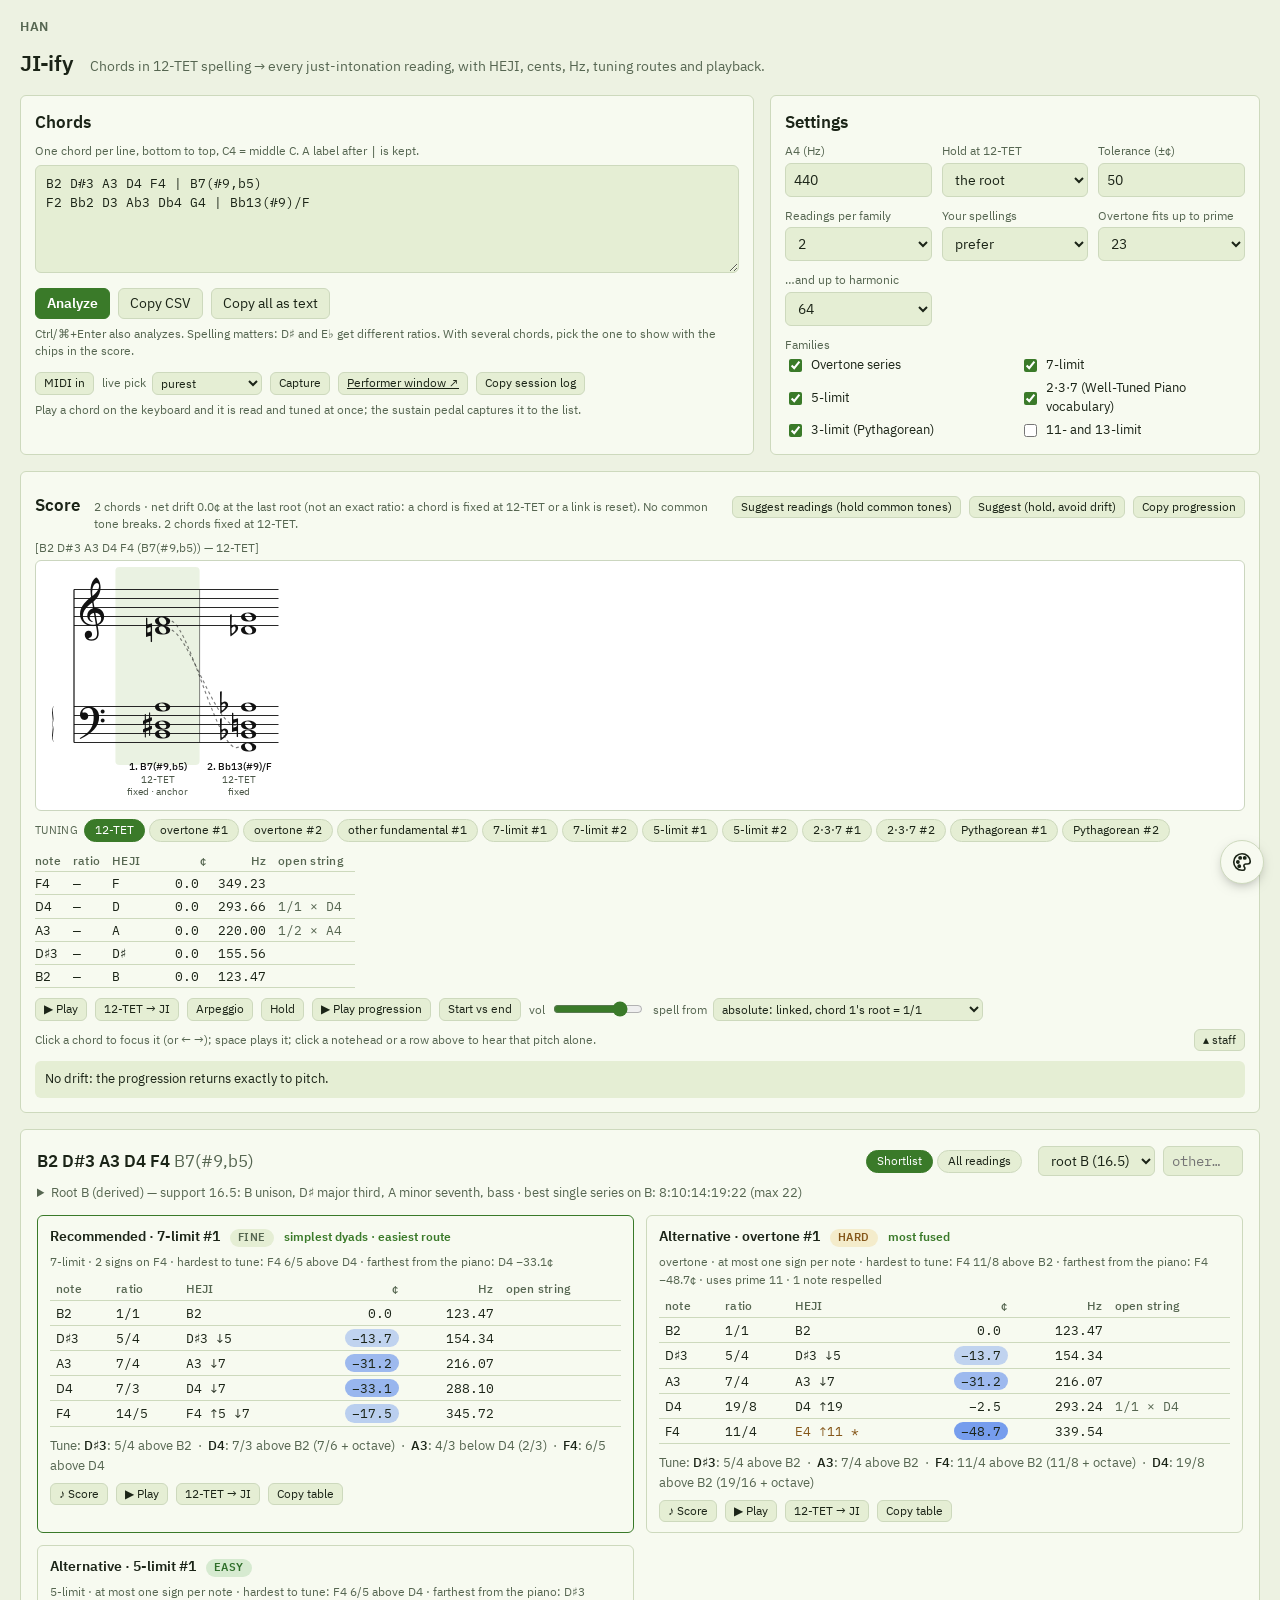
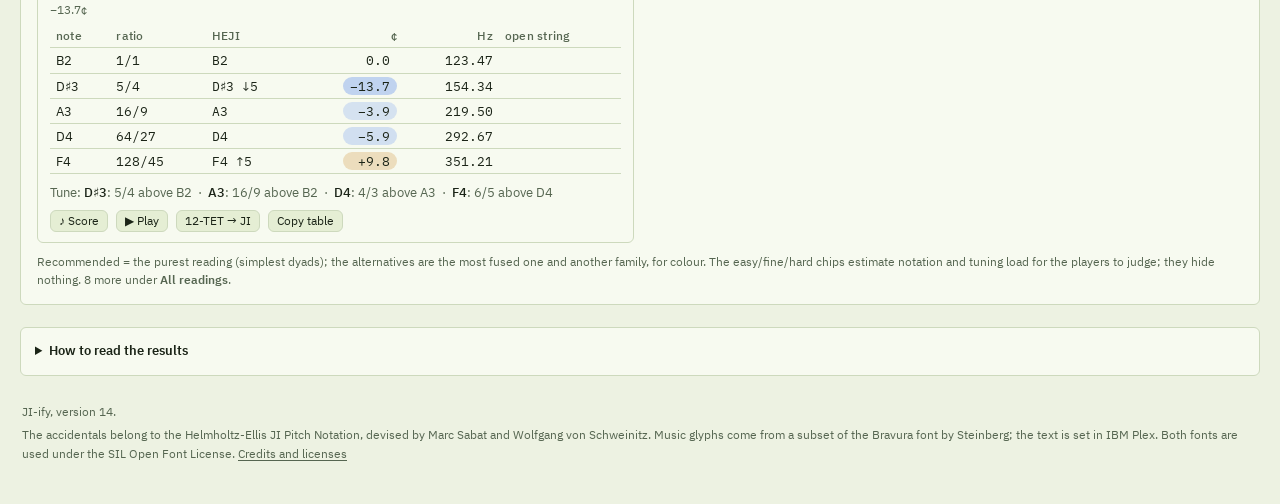
==== commit 6b477c58: "JI-ify: update to the current build (v14) One score panel with the whole progression on a grand-staf" ====
--- a/ji-ify/index.html
+++ b/ji-ify/index.html
@@ -9,6 +9,11 @@
 <meta property="og:description" content="Chords in 12-TET spelling to every just-intonation reading, with HEJI notation, cents, Hz, tuning routes and playback.">
 <meta property="og:type" content="website">
 <link rel="icon" href="../assets/favicon.svg" type="image/svg+xml">
+<!-- "Add to Home Screen" on an iPad opens the page full screen, without Safari's bars (performer display served by server.js) -->
+<meta name="apple-mobile-web-app-capable" content="yes">
+<meta name="mobile-web-app-capable" content="yes">
+<meta name="apple-mobile-web-app-title" content="JI-ify">
+<meta name="apple-mobile-web-app-status-bar-style" content="default">
 <style>
 /* Base rules the page was developed against: they came with the viewer it was first published in. */
 :root{color-scheme:light;box-sizing:border-box;padding-top:env(safe-area-inset-top,0px);padding-bottom:env(safe-area-inset-bottom,0px)}html{scroll-padding-top:env(safe-area-inset-top,0px)}body{margin:0;padding:0;font:14px -apple-system,BlinkMacSystemFont,sans-serif;background:#fff;color:#000}img{max-width:100%}[hidden]:not([hidden=until-found i]){display:none!important}
@@ -22,22 +27,23 @@
 :root {
   --bg: #edf2e2; --surface: #f7faf0; --surface-2: #e5eed4; --ink: #1b2417; --muted: #566651; --line: #cdd9bd;
   --accent: #3a7a29; --accent-ink: #ffffff; --accent-soft: #d9e9cc;
-  --flat: 37, 99, 235; --sharp: 196, 118, 8; --warn: #85571a; --warn-soft: #f4eccb;
+  --flat: 37, 99, 235; --sharp: 196, 118, 8; --warn: #85571a; --warn-soft: #f4eccb; --ok: #2f6e2a; --ok-soft: #d6ead0;
   --font: "IBM Plex Sans", "Helvetica Neue", Arial, sans-serif; --mono: "IBM Plex Mono", "SFMono-Regular", Menlo, Consolas, monospace;
   --radius: 6px;
 }
 @media (prefers-color-scheme: dark) { :root:not([data-theme="light"]) {
   --bg: #0f160f; --surface: #161f16; --surface-2: #1f2b1e; --ink: #e3eed4; --muted: #9db191; --line: #2d3c2b;
   --accent: #9fd45f; --accent-ink: #0c180a; --accent-soft: #253a1e;
-  --flat: 112, 170, 255; --sharp: 244, 190, 66; --warn: #efc56e; --warn-soft: #3a3115; color-scheme: dark;
+  --flat: 112, 170, 255; --sharp: 244, 190, 66; --warn: #efc56e; --warn-soft: #3a3115; --ok: #9fd48a; --ok-soft: #1f3a22; color-scheme: dark;
 } }
 :root[data-theme="dark"] {
   --bg: #0f160f; --surface: #161f16; --surface-2: #1f2b1e; --ink: #e3eed4; --muted: #9db191; --line: #2d3c2b;
   --accent: #9fd45f; --accent-ink: #0c180a; --accent-soft: #253a1e;
-  --flat: 112, 170, 255; --sharp: 244, 190, 66; --warn: #efc56e; --warn-soft: #3a3115; color-scheme: dark;
+  --flat: 112, 170, 255; --sharp: 244, 190, 66; --warn: #efc56e; --warn-soft: #3a3115; --ok: #9fd48a; --ok-soft: #1f3a22; color-scheme: dark;
 }
 @font-face { font-family: JIifyNotation; src: url([data-uri]) format('woff2'); font-display: block; }
 * { box-sizing: border-box; }
+[hidden] { display: none !important; }   /* the artifact wrapper adds this; opened from disk or in jweb the page needs it itself, or hidden panels with display:grid/flex would show */
 body { background: var(--bg); color: var(--ink); font-family: var(--font); font-size: 14px; line-height: 1.45;
   padding-left: max(16px, env(safe-area-inset-left, 0px)); padding-right: max(16px, env(safe-area-inset-right, 0px)); padding-block: 18px 40px; }
 h1, h2, h3, h4 { margin: 0; text-wrap: balance; font-weight: 600; }
@@ -53,17 +59,6 @@
 .grid3 { display: grid; grid-template-columns: repeat(auto-fit, minmax(130px, 1fr)); gap: 10px; }
 .checks3 { grid-template-columns: repeat(auto-fit, minmax(150px, 1fr)); }
 section.help { max-width: 1240px; margin: 22px auto 0; }
-.prog { max-width: 1240px; margin: 0 auto 16px; }
-.prog-head { display: flex; flex-wrap: wrap; align-items: baseline; gap: 6px 14px; margin-bottom: 8px; }
-.progtable td, .progtable th { vertical-align: middle; }
-.progtable select, .progtable input { background: var(--surface-2); border: 1px solid var(--line); border-radius: var(--radius); padding: 3px 6px; color: var(--ink); font-size: 12px; max-width: 220px; }
-.progtable input.ratio { width: 70px; font-family: var(--mono); }
-.progtable .held { color: var(--muted); }
-.progtable .broken { color: var(--warn); }
-.progtable td.notes { font-family: var(--mono); font-variant-numeric: tabular-nums; font-size: 12px; white-space: normal; min-width: 180px; }
-.progtable .chordname { cursor: pointer; }
-.progtable .chordname:hover { color: var(--accent); }
-.progtable tr.focus td { background: var(--surface-2); }
 .lvl { font-size: 11px; font-weight: 600; letter-spacing: .04em; text-transform: uppercase; border-radius: 999px; padding: 1px 8px; }
 .lvl.easy { color: var(--ok); background: var(--ok-soft); }
 .lvl.fine { color: var(--muted); background: var(--surface-2); }
@@ -71,7 +66,7 @@
 .pcards { grid-template-columns: repeat(auto-fit, minmax(min(100%, 360px), 1fr)); }
 .pcard:first-child { border-color: var(--accent); }
 .viewtoggle { margin-left: auto; }
-.verdict { margin: 0 0 10px; padding: 8px 10px; border-radius: var(--radius); background: var(--surface-2); font-size: 13px; line-height: 1.6; }
+.verdict { padding: 8px 10px; border-radius: var(--radius); background: var(--surface-2); font-size: 13px; line-height: 1.6; }
 #perf { max-width: 1400px; margin: 0 auto; padding: 10px 0 30px; }
 .perf-head { display: flex; flex-wrap: wrap; align-items: baseline; gap: 8px 20px; margin-bottom: 10px; }
 #perfChord { font-size: 34px; font-weight: 600; letter-spacing: -0.01em; }
@@ -85,18 +80,63 @@
 .perftable td.heji { font-size: 30px; }
 .perftable td.c { font-size: 30px; font-family: var(--mono); font-variant-numeric: tabular-nums; }
 .perftable td.hz { font-family: var(--mono); color: var(--muted); font-size: 22px; }
+/* Performer display over the network (server.js): connection banner; the display dims while it may be out of date. */
+.perf-conn { position: sticky; top: 0; z-index: 30; margin: 0 0 10px; padding: 10px 14px; border-radius: var(--radius); border: 2px solid var(--warn); background: var(--warn-soft); color: var(--warn); font-size: 20px; font-weight: 600; text-align: center; }
+#perf.stale > *:not(.perf-conn) { opacity: .35; }
+.perf-rest { min-width: 0; }
+/* One player's view (?player=N): their note large, readable from a music stand; the chord and the staff smaller
+   beside it (landscape) or under it (portrait). Sizes follow the shorter side of the screen. Nothing scrolls sideways
+   except the staff strip inside its own box. */
+#perf.player { max-width: none; padding: 0 0 12px; }
+#perf.player .perf-head { margin-bottom: 8px; gap: 4px 14px; }
+#perf.player #perfChord { font-size: 22px; }
+#perf.player #perfReading { font-size: 15px; }
+#perf.player .perf-body { display: grid; grid-template-columns: minmax(0, 1fr); gap: 14px; align-items: start; }
+@media (orientation: landscape) and (min-width: 700px) { #perf.player .perf-body { grid-template-columns: minmax(0, 6fr) minmax(0, 5fr); } }
+.perf-me { min-width: 0; background: var(--surface); border: 1px solid var(--line); border-radius: var(--radius); padding: 12px 16px 16px; }
+.me-who { font-size: clamp(18px, 3.2vmin, 30px); font-weight: 600; letter-spacing: .04em; text-transform: uppercase; color: var(--muted); margin-bottom: 8px; }
+.me-main { display: flex; flex-wrap: wrap; align-items: center; gap: 10px 22px; }
+.me-staff { flex: 0 0 auto; padding: 4px 10px; }
+.me-staff svg { display: block; width: auto; height: clamp(190px, 40vmin, 360px); }
+.me-text { flex: 1 1 220px; min-width: 0; }
+.me-name { font-size: clamp(60px, 14vmin, 136px); font-weight: 600; line-height: 1.02; letter-spacing: -0.01em; white-space: nowrap; }
+.me-heji { font-family: var(--mono); font-size: clamp(28px, 6vmin, 58px); line-height: 1.2; white-space: nowrap; }
+.me-ratio { font-family: var(--mono); font-variant-numeric: tabular-nums; font-size: clamp(44px, 10vmin, 100px); font-weight: 500; line-height: 1.15; white-space: nowrap; }
+.me-ratio.me-tet { font-size: clamp(30px, 6.5vmin, 64px); }
+.me-cents { display: inline-block; font-family: var(--mono); font-variant-numeric: tabular-nums; font-size: clamp(38px, 8.5vmin, 84px); line-height: 1.15; border-radius: 10px; padding: 0 .18em; margin-left: -.18em; white-space: nowrap; }
+.me-hz { font-family: var(--mono); font-variant-numeric: tabular-nums; font-size: clamp(22px, 4.6vmin, 44px); color: var(--muted); white-space: nowrap; }
+.me-none { font-size: clamp(24px, 5vmin, 44px); color: var(--muted); }
+#perf.player .perftable { font-size: 18px; margin-top: 8px; }
+#perf.player .perftable td, #perf.player .perftable th { padding: 5px 10px; }
+#perf.player .perftable td.inst { font-size: 15px; }
+#perf.player .perftable td.heji, #perf.player .perftable td.c { font-size: 19px; }
+#perf.player .perftable td.hz { font-size: 15px; }
+#perf.player .perftable tr.mine td { font-weight: 600; box-shadow: inset 0 2px 0 var(--accent), inset 0 -2px 0 var(--accent); }
+#perfSvg .note.mine .nh { fill: var(--accent); }
 .live .vol select { font-size: 12px; }
-.drift { display: inline-block; min-width: 56px; text-align: right; padding: 0 6px; border-radius: 999px; font-family: var(--mono); font-variant-numeric: tabular-nums; }
 .vol { display: inline-flex; align-items: center; gap: 6px; font-size: 12px; color: var(--muted); margin: 0; }
-.vol input { width: 90px; accent-color: var(--accent); }
+.vol input[type="range"] { width: 90px; accent-color: var(--accent); }
+.vol input[type="checkbox"] { accent-color: var(--accent); margin: 0; }
+.vol select { background: var(--surface-2); border: 1px solid var(--line); border-radius: var(--radius); color: var(--ink); font-size: 12px; padding: 2px 4px; }
 header.top { max-width: 1240px; margin: 0 auto 16px; display: flex; flex-wrap: wrap; align-items: baseline; gap: 6px 16px; }
 header.top .tag { color: var(--muted); }
-.score { max-width: 1240px; margin: 0 auto 16px; position: sticky; top: env(safe-area-inset-top, 0px); z-index: 5; box-shadow: 0 6px 18px -12px rgba(0,0,0,.35);
-  background: #ffffff; color: #111111; border-color: #cbd6bf; color-scheme: light;
-  --surface: #ffffff; --surface-2: #eef3e5; --ink: #111111; --muted: #4a5747; --line: #cbd6bf; --accent: #3a7a29; --accent-ink: #ffffff;
-  --flat: 37, 99, 235; --sharp: 190, 112, 0; --warn: #85571a; --warn-soft: #f4eccb; }
-@media (max-width: 920px) { .score { position: static; box-shadow: none; } }
-.score-head { display: flex; flex-wrap: wrap; gap: 6px 14px; align-items: center; margin-bottom: 6px; }
+.score { max-width: 1240px; margin: 0 auto 16px; }
+/* Paper only under the staff: the staff is engraved in black on white in every theme; the rest of the box follows the palette. */
+.paper { background: #ffffff; color: #111111; border: 1px solid #cbd6bf; border-radius: var(--radius); padding: 6px 8px; color-scheme: light;
+  --ink: #111111; --muted: #4a5747; --accent: #3a7a29; --accent-soft: #e3eed8; --warn: #85571a; --flat: 37, 99, 235; --sharp: 190, 112, 0; }
+.inspector { margin-top: 8px; }
+.instable { width: auto; font-size: 12.5px; }
+.instable th, .instable td { padding: 2px 12px 2px 0; }
+td.open { font-family: var(--mono); font-variant-numeric: tabular-nums; color: var(--muted); white-space: nowrap; }
+.insrow { cursor: pointer; }
+.insrow:hover td, .insrow.sounding td { color: var(--accent); }
+.score-head { display: flex; flex-wrap: wrap; gap: 6px 14px; align-items: baseline; margin-bottom: 6px; }
+.score-head .hint { margin: 0; flex: 1 1 260px; }
+.score-tools { margin: 0; }
+.focusrow { display: flex; flex-wrap: wrap; gap: 6px 18px; align-items: center; margin-top: 8px; }
+.linkctl select { max-width: 240px; }
+.linkctl input.ratio { width: 70px; font-family: var(--mono); background: var(--surface-2); border: 1px solid var(--line); border-radius: var(--radius); padding: 3px 6px; color: var(--ink); }
+.verdict { margin: 10px 0 0; }
 .chips { display: flex; flex-wrap: wrap; gap: 4px; }
 .chip { border: 1px solid var(--line); border-radius: 999px; padding: 2px 10px; font-size: 12px; cursor: pointer; background: var(--surface-2); color: var(--ink); line-height: 1.4; }
 .chip:hover { border-color: var(--accent); }
@@ -179,6 +219,22 @@
 .toast.show { opacity: 1; }
 @media (prefers-reduced-motion: reduce) { .toast { transition: none; } }
 .srcopy { position: absolute; left: -9999px; top: 0; }
+/* Palette button (bottom right) and its menu: presets, or your own background / text / accent. */
+.palette { position: fixed; right: max(16px, env(safe-area-inset-right, 0px)); bottom: calc(16px + env(safe-area-inset-bottom, 0px)); z-index: 20; display: flex; flex-direction: column; align-items: flex-end; gap: 8px; }
+.palette-btn { width: 44px; height: 44px; border-radius: 50%; border: 1px solid var(--line); background: var(--surface); color: var(--ink); cursor: pointer; padding: 0; display: grid; place-items: center; box-shadow: 0 4px 14px -6px rgba(0,0,0,.5); }
+.palette-btn:hover, .palette-btn[aria-expanded="true"] { border-color: var(--accent); color: var(--accent); }
+.palette-btn svg { width: 22px; height: 22px; display: block; }
+.palette-menu { background: var(--surface); color: var(--ink); border: 1px solid var(--line); border-radius: var(--radius); padding: 12px; width: min(300px, calc(100vw - 32px)); box-shadow: 0 10px 30px -12px rgba(0,0,0,.5); }
+.palette-head { display: flex; justify-content: space-between; align-items: center; gap: 8px; margin-bottom: 8px; }
+.palette-themes { display: grid; grid-template-columns: repeat(3, 1fr); gap: 6px; margin-bottom: 10px; }
+.swatch { display: flex; flex-direction: column; align-items: center; gap: 4px; border: 1px solid var(--line); border-radius: var(--radius); padding: 5px 4px; cursor: pointer; background: var(--surface-2); color: var(--ink); font-size: 11px; line-height: 1.2; }
+.swatch:hover { border-color: var(--accent); }
+.swatch.on { outline: 2px solid var(--accent); outline-offset: -1px; border-color: var(--accent); }
+.swatch i { display: grid; place-items: center; width: 100%; height: 24px; border-radius: 4px; border: 1px solid rgba(0,0,0,.18); font-style: normal; font-weight: 600; font-size: 12px; }
+.palette-custom { display: grid; grid-template-columns: repeat(3, 1fr); gap: 6px; }
+.palette-custom label { display: flex; flex-direction: column; gap: 3px; font-size: 11px; color: var(--muted); margin: 0; }
+.palette-custom input[type="color"] { width: 100%; height: 30px; border: 1px solid var(--line); border-radius: var(--radius); background: var(--surface-2); padding: 2px; cursor: pointer; }
+.palette-hint { margin-top: 8px; }
 </style>
 <style>
 /* Added for the site: the link home and the colophon. Uses the page's own variables. */
@@ -193,10 +249,16 @@
 </head>
 <body>
 <div id="perf" hidden>
+  <div class="perf-conn" id="perfConn" role="status" hidden>Disconnected, tuning may be out of date. Reconnecting…</div>
   <div class="perf-head"><span id="perfChord"></span><span id="perfReading"></span></div>
-  <div class="scroll" id="perfSvg"></div>
-  <table class="perftable" id="perfTable"></table>
-  <p class="hint" id="perfNote">Waiting for a selection in the main window.</p>
+  <div class="perf-body">
+    <div class="perf-me" id="perfMe" hidden></div>
+    <div class="perf-rest">
+      <div class="scroll paper" id="perfSvg"></div>
+      <div class="scroll"><table class="perftable" id="perfTable"></table></div>
+      <p class="hint" id="perfNote">Waiting for a selection in the main window.</p>
+    </div>
+  </div>
 </div>
 
 <nav class="site-nav" aria-label="Site"><a href="../">HAN</a></nav>
@@ -210,8 +272,8 @@
   <section class="panel">
     <h2>Chords</h2>
     <label for="chords">One chord per line, bottom to top, C4 = middle C. A label after <code>|</code> is kept.</label>
-    <textarea id="chords" spellcheck="false">C3 G3 E4 Bb4 | C7
-E3 G3 Bb3 D4 | Em7(b5)</textarea>
+    <textarea id="chords" spellcheck="false">B2 D#3 A3 D4 F4 | B7(#9,b5)
+F2 Bb2 D3 Ab3 Db4 G4 | Bb13(#9)/F</textarea>
     <div class="actions">
       <button class="btn primary" id="run">Analyze</button>
       <button class="btn" id="copyCsv" title="Every row of every reading of every chord, for Max or a spreadsheet">Copy CSV</button>
@@ -223,7 +285,7 @@
       <div class="actions" style="margin-top:12px">
         <button class="btn small" id="midiConnect" title="Listen to a MIDI keyboard (works in Chrome on your own machine or inside Max's jweb, not in the claude.ai viewer)">MIDI in</button>
         <select id="midiPort" hidden aria-label="MIDI input"></select>
-        <label class="vol" for="livePick">live pick <select id="livePick"><option value="purest" selected>purest</option><option value="fused">most fused</option><option value="readable">easiest to read</option><option value="fam:overtone">overtone</option><option value="fam:p7">7-limit</option><option value="fam:p5">5-limit</option><option value="fam:p237">2·3·7</option></select></label>
+        <label class="vol" for="livePick">live pick <select id="livePick"><option value="purest" selected>purest</option><option value="fused">most fused</option><option value="readable">easiest to read</option><option value="fam:overtone">overtone</option><option value="fam:p7">7-limit</option><option value="fam:p5">5-limit</option><option value="fam:p237">2·3·7</option><option value="open">open strings</option></select></label>
         <button class="btn small" id="liveCapture" title="Append the chord you are holding to the list (the sustain pedal does the same)">Capture</button>
         <a class="btn small" href="#perf" target="_blank" rel="noopener" title="Opens a second window showing only the selected chord, large, for an external monitor">Performer window ↗</a>
         <button class="btn small" id="copyLog" title="Every selection with a time stamp, as CSV">Copy session log</button>
@@ -250,38 +312,34 @@
 
 <section class="panel score" id="scorePanel" hidden>
   <div class="score-head">
-    <div class="chips" id="scoreChords"></div>
-    <div class="chips" id="scoreTunings"></div>
+    <h2>Score</h2>
+    <p class="hint" id="progSummary"></p>
+    <div class="actions score-tools" id="progTools" hidden>
+      <button class="btn small" id="pgSuggest" title="Search the readings of every chord for the path with the fewest common-tone breaks">Suggest readings (hold common tones)</button>
+      <button class="btn small" id="pgSuggestDrift" title="Same, but also penalise the roots' drift from 12-TET">Suggest (hold, avoid drift)</button>
+      <button class="btn small" id="pgCopy" title="The whole progression as text: every chord, link, drift and note">Copy progression</button>
+    </div>
   </div>
   <p class="score-title hint" id="scoreTitle"></p>
-  <div class="scroll" id="scoreSvg"></div>
+  <div class="scroll paper" id="scoreSvg"></div>
+  <div class="focusrow">
+    <div class="chips" id="scoreTunings"></div>
+    <label class="vol linkctl" id="linkCtl" hidden>link from previous <select id="scLink" aria-label="How this chord links to the previous one"></select> <input class="ratio" id="scRatio" placeholder="3/2" aria-label="root motion ratio" hidden></label>
+  </div>
+  <div class="inspector" id="scoreInspector"></div>
   <div class="actions score-actions">
-    <button class="btn small" id="scPlay" title="The selected tuning, 2.6 s">▶ Play</button>
+    <button class="btn small" id="scPlay" title="The selected tuning, 2.6 s (space bar)">▶ Play</button>
     <button class="btn small" id="scAB" title="2 s of 12-TET, then the selected tuning">12-TET → JI</button>
     <button class="btn small" id="scArp" title="Each note from the bottom, then all together">Arpeggio</button>
     <button class="btn small" id="scHold" title="Sustain the chord until you release it">Hold</button>
+    <button class="btn small" id="pgPlay" hidden title="Each chord at its linked pitch, in order">▶ Play progression</button>
+    <button class="btn small" id="pgStartEnd" hidden title="The first chord as it begins, then as it would sound after the whole progression's drift">Start vs end</button>
     <label class="vol" for="scVol" title="Playback level; the chord's level is already scaled by the number of voices so it cannot clip">vol <input id="scVol" type="range" min="0" max="100" value="80"></label>
-    <span class="hint">Click a notehead or its label to hear that pitch alone.</span>
+    <label class="vol" for="scSpell" title="What is written is what plays. Absolute: the chords are linked (held common tones, root motions), chord 1's root is the one 1/1, and every comma a link adds shows as signs. Relative: each chord stands on its own with its root at the piano's pitch, spelled from that root; the 1/1 line under the column states it.">spell from <select id="scSpell"><option value="prog">absolute: linked, chord 1's root = 1/1</option><option value="local">relative: each chord on its own, as typed</option><option value="auto">relative: each chord on its own, fewest signs</option></select></label>
+    <span class="hint">Click a chord to focus it (or ← →); space plays it; click a notehead or a row above to hear that pitch alone.</span>
     <button class="btn small" id="scFold" title="Hide or show the staff (the controls stay)" style="margin-left:auto">▴ staff</button>
   </div>
-</section>
-
-<section class="panel prog" id="progPanel" hidden>
-  <div class="prog-head">
-    <h2>Progression</h2>
-    <p class="hint" id="progSummary"></p>
-  </div>
   <p class="verdict" id="progVerdict" hidden></p>
-  <div class="scroll"><table class="progtable" id="progTable"></table></div>
-  <div class="actions">
-    <button class="btn small" id="pgSuggest" title="Search the readings of every chord for the path with the fewest common-tone breaks">Suggest readings (hold common tones)</button>
-    <button class="btn small" id="pgSuggestDrift" title="Same, but also penalise the roots' drift from 12-TET">Suggest (hold, avoid drift)</button>
-    <button class="btn small" id="pgPlay" title="Each chord at its linked pitch, in order">▶ Play progression</button>
-    <button class="btn small" id="pgStartEnd" title="The first chord as it begins, then as it would sound after the whole progression's drift">Start vs end</button>
-    <button class="btn small" id="pgCopy">Copy progression</button>
-    <label class="vol" for="pgApply"><input type="checkbox" id="pgApply" checked> score plays and labels the linked pitch</label>
-  </div>
-  <p class="hint">Linking holds a common tone at the same frequency; with none, the root moves by the simplest just ratio near the tempered motion, spelled as you spelled the roots. Cards below stay local (root at 12-TET); the score and this table show the linked pitch. A chord left at 12-TET is fixed and resets the drift.</p>
 </section>
 
 <main class="results" id="results"></main>
@@ -290,11 +348,11 @@
   <details class="help">
     <summary>How to read the results</summary>
     <h3>Ways a chord can be "in tune", and the marks</h3>
-    <p><b>most fused</b>: all notes are low harmonics of one fundamental, so the chord sounds as one spectrum; measured by the largest harmonic number. <b>simplest dyads</b>: every pair of notes forms a simple, tunable interval, whether or not they share a fundamental (the "complexity" figure, lower is simpler). <b>easiest route</b>: the hardest interval anyone has to tune along the tuning route is the easiest among the readings. <b>least retuning</b>: smallest total movement from 12-TET. <b>fewest signs</b>: fewest HEJI comma signs to engrave. The overtone family is ranked by fusion; every other family by complexity. A mark is relative to the chord's own readings.</p>
+    <p><b>most fused</b>: all notes are low harmonics of one fundamental, so the chord sounds as one spectrum; measured by the largest harmonic number. <b>simplest dyads</b>: every pair of notes forms a simple, tunable interval, whether or not they share a fundamental (the "complexity" figure, lower is simpler). <b>easiest route</b>: the hardest interval anyone has to tune along the tuning route is the easiest among the readings. <b>least retuning</b>: smallest total movement from 12-TET. <b>fewest signs</b>: fewest HEJI comma signs to engrave. <b>open strings</b>: the most notes that stand in a simple ratio (odd part up to 15, within 3¢) to an open string of their player, violin G3 D4 A4 E5, viola C3 G3 D4 A4, cello C2 G2 D3 A3, tuned in pure fifths from the page's A4; ties go to the simpler ratios. The per-note column <i>open string</i> names the string and the ratio (5/4 × A4), so the note can be tuned as a double stop or by resonance. The overtone family is ranked by fusion; every other family by complexity. A mark is relative to the chord's own readings.</p>
     <h3>Shortlist view</h3>
     <p>The recommended reading is the purest one (lowest dyad complexity); the alternatives are the most fused acceptable reading and the best of another family. Each card's difficulty score, used to order ties and to rank when nothing qualifies: 1.5 × the most comma signs on any one note + 0.5 × signs per note + 1.3 × the hardest interval anyone must tune (Tenney height of the interval as sounded, 7/4 = 4.95, 16/9 = 7.17, 19/16 = 12.1; a note within 6¢ of 12-TET counts as 3, since it is simply played as on the piano) + 2 per respelled note + the largest move from the piano in cents ÷ 20 + 2 if a prime above 7 is used (+3 above 13) + 3 × the reading's complexity above the chord's best, as a fraction. The chips are a notation-and-tuning load estimate for the players to judge, never a filter: <b>easy</b> = at most one sign per note, hardest interval ≤ 6.3, nothing moves more than 35¢, your spelling kept, 7-limit; <b>fine</b> = two signs somewhere, or an interval up to 9, or up to 45¢, or 11/13; <b>hard</b> beyond that.</p>
     <h3>Live MIDI, performer window, Max</h3>
-    <p>MIDI in listens to a keyboard (Chrome on your own machine, or inside Max's jweb); the chord you hold is read and tuned at once by the live-pick rule, and the sustain pedal (CC 64) captures it to the list. The performer window shows only the selected chord, large, and follows the main window through this browser's storage; inside Max it can be driven directly with a <code>show</code> message. When the page runs inside <code>jweb</code>, every selection is sent out as <code>selection &lt;json&gt;</code> and <code>hz …</code>, and the page accepts <code>chords</code>, <code>midi</code>, <code>capture</code>, <code>select</code>, <code>focus</code> and <code>show</code> messages; see max/README-max.md in the repository.</p>
+    <p>MIDI in listens to a keyboard (Chrome on your own machine, or inside Max's jweb); the chord you hold is read and tuned at once by the live-pick rule, and the sustain pedal (CC 64) captures it to the list. The performer window shows only the selected chord, large, and follows the main window through this browser's storage; inside Max it can be driven directly with a <code>show</code> message. For iPads, run <code>node server.js</code> in the repository: it serves this page and the performer display on the local network and prints one address per player (<code>/perf?player=1</code> … <code>4</code>, 1 = the lowest note); see the README. When the page runs inside <code>jweb</code>, every selection is sent out as <code>selection &lt;json&gt;</code> and <code>hz …</code>, and the page accepts <code>chords</code>, <code>midi</code>, <code>capture</code>, <code>select</code>, <code>focus</code> and <code>show</code> messages; see max/README-max.md in the repository.</p>
     <h3>Complexity</h3>
     <p>For each interval, the exponents of its primes above 2 times log2 of the prime, with primes above 7 weighted more (×1.6 for 11 and 13, up to ×2.3 for 31). Summed over all pairs, counting pairs with the root twice and with the bass one and a half times. Tuning routes and the "hardest to tune" figures use the same height counting the 2s as well, so an interval's actual width matters.</p>
     <h3>Root</h3>
@@ -302,14 +360,28 @@
     <h3>Cents and Hz</h3>
     <p>Deviations from 12-TET with the chosen note held at its tempered pitch. To anchor elsewhere, add one constant to every value.</p>
     <h3>Progression (two or more chords)</h3>
-    <p>Chords are linked in the order typed. A common tone (same written note, or the same pitch class an octave away) is held at the same frequency; when several are shared, the one whose hold breaks the others least is chosen, and the breaks are reported with the comma they amount to. With no common tone the root moves by the simplest just ratio within tolerance of the tempered motion, spelled as you spelled the roots (C→F♯ gives 10/7, C→G♭ gives 7/5). Each root's position against 12-TET is tracked as an exact ratio, so the net drift of a progression that returns to its first root comes out as a named comma (the I–vi–ii–V–I pump in 5-limit returns 80/81, a syntonic comma flat). A chord left at 12-TET is fixed; a reset link re-anchors the next root at its tempered pitch. <b>Suggest</b> searches the readings of every chord (beam width 40) for the path minimising Σ|breaks| + 8·(each reading's complexity above its chord's best, as a fraction); the drift-avoiding variant adds 0.5¢ of cost per cent of root drift at every chord.</p>
+    <p>Chords are linked in the order typed; with two or more chords the score becomes the progression, and the focused chord's link is set right under the staff. A common tone (same written note, or the same pitch class an octave away) is held at the same frequency; when several are shared, the one whose hold breaks the others least is chosen, and the breaks are reported with the comma they amount to. With no common tone the root moves by the simplest just ratio within tolerance of the tempered motion, spelled as you spelled the roots (C→F♯ gives 10/7, C→G♭ gives 7/5). Each root's position against 12-TET is tracked as an exact ratio, so the net drift of a progression that returns to its first root comes out as a named comma (the I–vi–ii–V–I pump in 5-limit returns 80/81, a syntonic comma flat). A chord left at 12-TET is fixed; a reset link re-anchors the next root at its tempered pitch. <b>Suggest</b> searches the readings of every chord (beam width 40) for the path minimising Σ|breaks| + 8·(each reading's complexity above its chord's best, as a fraction); the drift-avoiding variant adds 0.5¢ of cost per cent of root drift at every chord.</p>
     <h3>Playback</h3>
     <p>An additive tone (24 harmonics, 1/n amplitudes with a gentle high-frequency roll-off, no vibrato). The level is scaled by the number of voices (n<sup>−0.75</sup>) with a mild tilt that lifts high notes and tames low ones, and a limiter at −3 dBFS guards the output, so a full chord does not clip. Single notes are therefore a little louder than the chord, per voice.</p>
     <h3>HEJI</h3>
     <p>Letter = Pythagorean pitch; each sign is one comma, up or down, for one prime. Derived from the comma definitions, so confirm glyphs against the Plainsound legend before engraving.</p>
+    <p>Signs are measured from a 1/1. In the linked view that is the segment's first root, so signs the whole chord shares say where this chord's root fell (a root a 7·23 ratio away puts ↓7 ↑23 on every note). A chord that follows a 12-TET chord, or a reset, is its own 1/1: a tempered neighbour offers no ratio to measure from, so a link change there moves the chord (cents, Hz) without changing its signs; the column's caption states the reference it is measured from (1/1 A2 = 109.0 Hz). <b>Spell from</b> under the staff chooses what plays as well as what is written. <i>Absolute</i>: the chords are linked, chord 1's root is the one 1/1, drift is carried from chord to chord and every comma a link adds shows as signs. <i>Relative</i>: each chord stands on its own with its root at the piano's pitch, exactly as its card sounds, spelled from that root (<i>as typed</i>) or from whichever chord note reads cheapest (<i>fewest signs</i>: signs, then re-lettered notes); links, drift and the verdict do not apply, and a common tone that differs between two neighbouring chords shows its slip on the tie. Cents and Hz do not change, only the declared reference, which the title then states (spelled as typed, B♭2 = 118.33 Hz as 1/1).</p>
     <table class="legend" id="legend"></table>
   </details>
 </section>
+<div class="palette" id="palette">
+  <div class="palette-menu" id="paletteMenu" hidden role="dialog" aria-label="Colours">
+    <div class="palette-head"><b>Colours</b><button class="btn small" id="paletteReset" title="Follow the system light/dark setting again">Reset</button></div>
+    <div class="palette-themes" id="paletteThemes"></div>
+    <div class="palette-custom">
+      <label>background <input type="color" id="paletteBg" aria-label="Background colour"></label>
+      <label>text <input type="color" id="paletteInk" aria-label="Text colour"></label>
+      <label>accent <input type="color" id="paletteAccent" aria-label="Accent colour"></label>
+    </div>
+    <p class="hint palette-hint">Remembered in this browser. The staff stays on white paper.</p>
+  </div>
+  <button class="palette-btn" id="paletteBtn" type="button" aria-haspopup="dialog" aria-expanded="false" aria-controls="paletteMenu" title="Colours"><svg viewBox="0 0 24 24" fill="none" stroke="currentColor" stroke-width="1.8" stroke-linecap="round" stroke-linejoin="round" aria-hidden="true"><path d="M12 3a9 9 0 1 0 0 18h1.2a2 2 0 0 0 1.4-3.4 2 2 0 0 1 1.4-3.4H18a3 3 0 0 0 3-3A9 9 0 0 0 12 3z"/><circle cx="7.5" cy="12" r="1.2" fill="currentColor"/><circle cx="10" cy="7.5" r="1.2" fill="currentColor"/><circle cx="15" cy="7.5" r="1.2" fill="currentColor"/><circle cx="9" cy="16.5" r="1.2" fill="currentColor"/></svg></button>
+</div>
 <footer class="colophon">
   <p>JI-ify, version 14.</p>
   <p>The accidentals belong to the Helmholtz-Ellis JI Pitch Notation, devised by Marc Sabat and Wolfgang von Schweinitz. Music glyphs come from a subset of the Bravura font by Steinberg; the text is set in IBM Plex. Both fonts are used under the SIL Open Font License. <a href="../licenses/">Credits and licenses</a></p>
@@ -830,8 +902,10 @@
 
 </script>
 <script>
-/* Score view: one chord on a grand staff, drawn as SVG with Bravura (SMuFL) glyphs, including the
-   Extended Helmholtz-Ellis accidentals. Whole noteheads, no rhythm: the chord as a sonority. */
+/* Score view: chords on a grand staff, drawn as SVG with Bravura (SMuFL) glyphs, including the Extended
+   Helmholtz-Ellis accidentals. Whole noteheads, no rhythm: each chord as a sonority.
+   renderSystem(columns) draws a progression, one column per chord, with captions under the columns and ties
+   between held common tones; render(spec) draws one chord with its labels stacked to the right (performer display). */
 const Score = (function () {
   'use strict';
   const M = {"gClef":{"cp":57424,"adv":2.684,"bbox":[0.0,-2.632,2.684,4.392]},"fClef":{"cp":57442,"adv":2.736,"bbox":[-0.02,-2.54,2.736,1.048]},"noteheadWhole":{"cp":57506,"adv":1.688,"bbox":[0.0,-0.5,1.688,0.5]},"noteheadBlack":{"cp":57508,"adv":1.18,"bbox":[0.0,-0.5,1.18,0.5]},"noteheadHalf":{"cp":57507,"adv":1.18,"bbox":[0.0,-0.5,1.18,0.5]},"brace":{"cp":57344,"adv":0.28,"bbox":[0.0,-0.003,0.277,4.002]},"accidentalDoubleFlat":{"cp":57956,"adv":1.652,"bbox":[0.0,-0.7,1.644,1.748]},"accidentalFlat":{"cp":57952,"adv":0.904,"bbox":[0.0,-0.7,0.904,1.756]},"accidentalNatural":{"cp":57953,"adv":0.672,"bbox":[0.0,-1.34,0.672,1.364]},"accidentalSharp":{"cp":57954,"adv":0.996,"bbox":[0.0,-1.392,0.996,1.4]},"accidentalDoubleSharp":{"cp":57955,"adv":1.0,"bbox":[0.0,-0.5,0.988,0.508]},"accidentalDoubleFlatOneArrowDown":{"cp":58048,"adv":1.676,"bbox":[0.0,-1.408,1.668,1.748]},"accidentalFlatOneArrowDown":{"cp":58049,"adv":0.912,"bbox":[-0.284,-1.408,0.904,1.748]},"accidentalNaturalOneArrowDown":{"cp":58050,"adv":0.676,"bbox":[0.0,-1.68,0.952,1.372]},"accidentalSharpOneArrowDown":{"cp":58051,"adv":1.0,"bbox":[0.0,-2.056,1.072,1.4]},"accidentalDoubleSharpOneArrowDown":{"cp":58052,"adv":0.988,"bbox":[-0.004,-1.288,0.984,0.508]},"accidentalDoubleFlatOneArrowUp":{"cp":58053,"adv":1.664,"bbox":[-0.28,-0.732,1.668,2.136]},"accidentalFlatOneArrowUp":{"cp":58054,"adv":0.904,"bbox":[-0.284,-0.728,0.904,2.14]},"accidentalNaturalOneArrowUp":{"cp":58055,"adv":0.676,"bbox":[-0.28,-1.328,0.676,1.704]},"accidentalSharpOneArrowUp":{"cp":58056,"adv":1.0,"bbox":[-0.08,-1.392,0.996,2.036]},"accidentalDoubleSharpOneArrowUp":{"cp":58057,"adv":0.992,"bbox":[-0.004,-0.496,0.984,1.324]},"accidentalDoubleFlatTwoArrowsDown":{"cp":58058,"adv":1.676,"bbox":[0.0,-1.848,1.668,1.748]},"accidentalFlatTwoArrowsDown":{"cp":58059,"adv":0.912,"bbox":[-0.28,-1.852,0.904,1.748]},"accidentalNaturalTwoArrowsDown":{"cp":58060,"adv":0.676,"bbox":[0.0,-2.128,0.956,1.372]},"accidentalSharpTwoArrowsDown":{"cp":58061,"adv":1.0,"bbox":[0.0,-2.5,1.076,1.4]},"accidentalDoubleSharpTwoArrowsDown":{"cp":58062,"adv":0.988,"bbox":[-0.004,-1.732,0.984,0.508]},"accidentalDoubleFlatTwoArrowsUp":{"cp":58063,"adv":1.664,"bbox":[-0.284,-0.732,1.668,2.576]},"accidentalFlatTwoArrowsUp":{"cp":58064,"adv":0.904,"bbox":[-0.284,-0.728,0.904,2.576]},"accidentalNaturalTwoArrowsUp":{"cp":58065,"adv":0.676,"bbox":[-0.284,-1.328,0.676,2.148]},"accidentalSharpTwoArrowsUp":{"cp":58066,"adv":1.0,"bbox":[-0.084,-1.392,0.996,2.476]},"accidentalDoubleSharpTwoArrowsUp":{"cp":58067,"adv":0.992,"bbox":[-0.004,-0.496,0.984,1.764]},"accidentalDoubleFlatThreeArrowsDown":{"cp":58068,"adv":1.676,"bbox":[0.0,-2.292,1.668,1.748]},"accidentalFlatThreeArrowsDown":{"cp":58069,"adv":0.912,"bbox":[-0.28,-2.292,0.904,1.748]},"accidentalNaturalThreeArrowsDown":{"cp":58070,"adv":0.676,"bbox":[0.0,-2.568,0.956,1.372]},"accidentalSharpThreeArrowsDown":{"cp":58071,"adv":1.0,"bbox":[0.0,-2.944,1.076,1.4]},"accidentalDoubleSharpThreeArrowsDown":{"cp":58072,"adv":0.988,"bbox":[-0.004,-2.172,0.984,0.512]},"accidentalDoubleFlatThreeArrowsUp":{"cp":58073,"adv":1.664,"bbox":[-0.284,-0.732,1.668,3.016]},"accidentalFlatThreeArrowsUp":{"cp":58074,"adv":0.904,"bbox":[-0.284,-0.728,0.904,3.024]},"accidentalNaturalThreeArrowsUp":{"cp":58075,"adv":0.676,"bbox":[-0.284,-1.328,0.676,2.584]},"accidentalSharpThreeArrowsUp":{"cp":58076,"adv":1.0,"bbox":[-0.084,-1.392,0.996,2.916]},"accidentalDoubleSharpThreeArrowsUp":{"cp":58077,"adv":0.988,"bbox":[-0.004,-0.5,0.984,2.208]},"accidentalLowerOneSeptimalComma":{"cp":58078,"adv":0.688,"bbox":[0.0,-0.38,0.684,1.736]},"accidentalRaiseOneSeptimalComma":{"cp":58079,"adv":0.688,"bbox":[0.004,-1.684,0.688,0.432]},"accidentalLowerTwoSeptimalCommas":{"cp":58080,"adv":0.688,"bbox":[0.0,-1.172,0.684,1.604]},"accidentalRaiseTwoSeptimalCommas":{"cp":58081,"adv":0.688,"bbox":[0.0,-1.584,0.684,1.192]},"accidentalLowerOneUndecimalQuartertone":{"cp":58082,"adv":0.908,"bbox":[0.0,-0.728,0.904,1.748]},"accidentalRaiseOneUndecimalQuartertone":{"cp":58083,"adv":1.084,"bbox":[0.0,-1.308,1.08,1.368]},"accidentalLowerOneTridecimalQuartertone":{"cp":58084,"adv":0.86,"bbox":[0.0,-0.692,0.86,1.74]},"accidentalRaiseOneTridecimalQuartertone":{"cp":58085,"adv":1.08,"bbox":[-0.004,-1.3,1.076,1.524]},"accidentalCombiningLower17Schisma":{"cp":58086,"adv":0.796,"bbox":[0.0,-0.704,0.792,0.68]},"accidentalCombiningRaise17Schisma":{"cp":58087,"adv":0.796,"bbox":[0.0,-0.704,0.792,0.68]},"accidentalCombiningLower19Schisma":{"cp":58088,"adv":0.796,"bbox":[0.0,-0.388,0.792,0.368]},"accidentalCombiningRaise19Schisma":{"cp":58089,"adv":0.796,"bbox":[0.0,-0.388,0.792,0.368]},"accidentalCombiningLower23Limit29LimitComma":{"cp":58090,"adv":0.98,"bbox":[0.0,-1.18,0.988,0.5]},"accidentalCombiningRaise23Limit29LimitComma":{"cp":58091,"adv":0.98,"bbox":[0.0,-0.5,0.988,1.18]},"accidentalCombiningLower31Schisma":{"cp":58092,"adv":1.168,"bbox":[0.0,-1.664,0.832,0.74]},"accidentalCombiningRaise31Schisma":{"cp":58093,"adv":1.18,"bbox":[0.004,-1.308,0.84,1.31]},"accidentalCombiningLower29LimitComma":{"cp":61008,"adv":1.424,"bbox":[0.0,-1.36,1.016,0.312]},"accidentalCombiningRaise29LimitComma":{"cp":61009,"adv":1.424,"bbox":[0.0,-0.304,1.016,1.368]},"accidentalCombiningLower53LimitComma":{"cp":58103,"adv":0.792,"bbox":[0.0,-0.984,0.792,0.988]},"accidentalCombiningRaise53LimitComma":{"cp":58104,"adv":0.792,"bbox":[0.0,-0.996,0.792,0.996]}};
@@ -843,6 +917,7 @@
   const adv = name => M[name].adv * S;
   const esc = s => String(s).replace(/[&<>"]/g, ch => ({ '&': '&amp;', '<': '&lt;', '>': '&gt;', '"': '&quot;' }[ch]));
   const stepOf = (letter, octave) => LETTER_IDX[letter] + 7 * octave;
+  const f1 = x => x.toFixed(1);
 
   // Glyph names for one note's accidental, left to right: higher-prime signs first, then the
   // Pythagorean accidental carrying the syntonic-comma arrows. A plain natural is omitted unless `forceNatural`.
@@ -868,22 +943,23 @@
     return { names, text: null };
   }
 
-  // spec.notes: [{letter, acc, octave, arrows?, label?: {ratio, name, cents, hz}, respelled?}], spec.mode: 'et' | 'tuned'
-  function render(spec) {
+  // Staff lines, as steps (letter + 7·octave): treble E4 G4 B4 D5 F5 = 30…38, bass G2 B2 D3 F3 A3 = 18…26.
+  // yT and yB are the top lines (F5 and A3); one step is half a space, downwards.
+  const yT = 60, yB = yT + 13 * S;
+  const C4 = stepOf('C', 4), TOP_T = stepOf('F', 5), TOP_B = stepOf('A', 3);
+  const yFor = step => step >= C4 ? yT + (TOP_T - step) * S / 2 : yB + (TOP_B - step) * S / 2;
+
+  // One chord's vertical layout, independent of where it sits: positions, second-shifts, accidental glyphs and
+  // their columns. spec.notes: [{letter, acc, octave, arrows?, label?: {ratio, name, cents, hz}, respelled?}].
+  function layoutChord(spec) {
     const notes = spec.notes.map((n, i) => Object.assign({}, n, { idx: i, step: stepOf(n.letter, n.octave) }));
     notes.sort((a, b) => a.step - b.step);
-    const yT = 60, yB = yT + 13 * S;
-    const C4 = stepOf('C', 4);
-    // Treble lines are E4 G4 B4 D5 F5 (steps 30..38), top line F5 at yT; bass lines G2 B2 D3 F3 A3 (18..26), top line A3 at yB.
-    const yFor = n => n.step >= C4 ? yT + (38 - n.step) * S / 2 : yB + (26 - n.step) * S / 2;
-    notes.forEach(n => { n.y = yFor(n); n.treble = n.step >= C4; });
-
+    notes.forEach(n => { n.y = yFor(n.step); n.treble = n.step >= C4; });
     // cautionary naturals: same letter altered elsewhere in the chord
     notes.forEach(n => { n.forceNatural = n.acc === 0 && notes.some(o => o !== n && o.letter === n.letter && o.acc !== 0); });
     // seconds: displace the upper note to the right
     notes.forEach(n => { n.shift = 0; });
     for (let i = 1; i < notes.length; i++) notes[i].shift = (notes[i].step - notes[i - 1].step <= 1 && !notes[i - 1].shift && notes[i].treble === notes[i - 1].treble) ? 1 : 0;
-
     // accidentals and their columns (processed top to bottom)
     notes.forEach(n => {
       const a = accidentalGlyphs(n.acc, spec.mode === 'tuned' ? n.arrows : null, n.forceNatural);
@@ -899,61 +975,130 @@
       cols[c].items.push({ step: n.step }); cols[c].width = Math.max(cols[c].width, n.accWidth); n.col = c;
     });
     const accTotal = cols.reduce((w, c) => w + c.width + 0.25 * S, 0);
-
-    const xBrace = 8, xBar = 30, xClef = 36;
-    const xA0 = xClef + Math.max(adv('gClef'), adv('fClef')) + 1.2 * S;
-    const xN = xA0 + accTotal + (accTotal ? 0.4 * S : 0);
     const headW = adv('noteheadWhole');
     const anyShift = notes.some(n => n.shift);
-    const xL = xN + headW + (anyShift ? 1.6 * S : 0) + 1.6 * S;
-    const colRight = c => { let x = xN - 0.3 * S; for (let i = 0; i < c; i++) x -= cols[i].width + 0.25 * S; return x; };
-
+    const noteSpan = headW + (anyShift ? 1.6 * S : 0);
+    return { notes, cols, accTotal, headW, anyShift, noteSpan, width: accTotal + (accTotal ? 0.4 * S : 0) + noteSpan };
+  }
+
+  // columns: [{spec, captions?: [text, …]}]   opts: {labels: 'stack' | 'ratio' | 'none', focus: column index or -1,
+  // segmented: each chord on its own stretch of staff with a gap between (performer display), ties: [{a: {col, i},
+  // b: {col, i}, held, text, title}]}  (i = index into that column's spec.notes)
+  function renderSystem(columns, opts) {
+    opts = opts || {};
+    const stack = opts.labels === 'stack', ratios = opts.labels === 'ratio', segmented = !!opts.segmented;
+    const ratioW = c => ratios ? Math.max(0, ...c.spec.notes.map(n => (n.label && n.label.ratio ? String(n.label.ratio).length : 0))) * 6.8 + 0.8 * S : 0;
     const parts = [];
-    const line = (x1, y1, x2, y2, w, op) => parts.push(`<line x1="${x1.toFixed(1)}" y1="${y1.toFixed(1)}" x2="${x2.toFixed(1)}" y2="${y2.toFixed(1)}" stroke="currentColor" stroke-width="${w}"${op ? ` opacity="${op}"` : ''}/>`);
-    const glyph = (name, x, y, extra, cls) => parts.push(`<text class="smufl${cls ? ' ' + cls : ''}" x="${x.toFixed(1)}" y="${y.toFixed(1)}"${extra || ''}>${g(name)}</text>`);
-
-    // staves
-    for (let i = 0; i < 5; i++) { line(xBar, yT + i * S, xL - 0.8 * S, yT + i * S, 1, 0.9); line(xBar, yB + i * S, xL - 0.8 * S, yB + i * S, 1, 0.9); }
+    const line = (x1, y1, x2, y2, w, op, cls) => parts.push(`<line${cls ? ` class="${cls}"` : ''} x1="${f1(x1)}" y1="${f1(y1)}" x2="${f1(x2)}" y2="${f1(y2)}" stroke="currentColor" stroke-width="${w}"${op ? ` opacity="${op}"` : ''}/>`);
+    const glyph = (name, x, y, extra, cls) => parts.push(`<text class="smufl${cls ? ' ' + cls : ''}" x="${f1(x)}" y="${f1(y)}"${extra || ''}>${g(name)}</text>`);
+
+    // horizontal plan: clefs, then one column per chord (wider when its captions need it)
+    const xBrace = 8, xBar = 30, xClef = 36;
+    const padL = stack ? 0 : S, padR = 1.6 * S;
+    let x = xClef + Math.max(adv('gClef'), adv('fClef')) + 1.2 * S;
+    columns.forEach((c, ci) => {
+      c.ci = ci; c.lay = layoutChord(c.spec);
+      c.ratioW = ratioW(c);
+      const noteW = padL + c.lay.width + c.ratioW + padR + (segmented ? 1.2 * S : 0);
+      const capW = stack ? 0 : Math.max(0, ...(c.captions || []).map(t => t.length)) * 5.3 + 10;
+      c.w = Math.max(noteW, capW, 5 * S);
+      c.x0 = x; c.xN = x + padL + (c.w - noteW) / 2 + c.lay.accTotal + (c.lay.accTotal ? 0.4 * S : 0);
+      c.x1 = x + c.w; x = c.x1;
+    });
+    const last = columns[columns.length - 1];
+    const xL = last.xN + last.lay.noteSpan + 1.6 * S;           // where the label stack starts (single-chord mode)
+    const xEnd = stack ? xL - 0.8 * S : last.x1;
+    const colRight = (c, k) => { let xx = c.xN - 0.3 * S; for (let i = 0; i < k; i++) xx -= c.lay.cols[i].width + 0.25 * S; return xx; };
+
+    // focus tint and click targets (under everything else)
+    const yTop = yT - 2.5 * S, yBot = yB + 4 * S + 2.5 * S;
+    if (columns.length > 1 && opts.focus >= 0 && columns[opts.focus]) { const c = columns[opts.focus]; parts.push(`<rect class="focuscol" x="${f1(c.x0)}" y="${f1(yTop)}" width="${f1(c.w)}" height="${f1(yBot - yTop)}" rx="4"/>`); }
+    if (!stack) columns.forEach(c => parts.push(`<rect class="colhit" data-ci="${c.ci}" x="${f1(c.x0)}" y="${f1(yTop)}" width="${f1(c.w)}" height="${f1(yBot - yTop)}" fill="transparent"/>`));
+
+    // staves (continuous, or one stretch per chord with a gap), brace, clefs, barlines
+    const stretches = segmented ? columns.map((c, k) => [k === 0 ? xBar : c.x0, c.x1 - 1.2 * S]) : [[xBar, xEnd]];
+    stretches.forEach(([xa, xb]) => { for (let i = 0; i < 5; i++) { line(xa, yT + i * S, xb, yT + i * S, 1, 0.9); line(xa, yB + i * S, xb, yB + i * S, 1, 0.9); } });
     line(xBar, yT, xBar, yB + 4 * S, 1.2);
     const H = yB + 4 * S - yT;
-    parts.push(`<text class="smufl" x="${xBrace}" y="${(yB + 4 * S).toFixed(1)}" style="font-size:${H}px" transform="translate(${xBrace} 0) scale(0.6 1) translate(${-xBrace} 0)">${g('brace')}</text>`);
+    parts.push(`<text class="smufl" x="${xBrace}" y="${f1(yB + 4 * S)}" font-size="${H}" transform="translate(${xBrace} 0) scale(0.6 1) translate(${-xBrace} 0)">${g('brace')}</text>`);
     glyph('gClef', xClef, yT + 3 * S); glyph('fClef', xClef, yB + S);
-
-    // ledger lines
-    const ledgerYs = new Map();
-    notes.forEach(n => {
-      const ys = [];
-      if (n.treble) { if (n.step > 38) for (let k = 40; k <= n.step; k += 2) ys.push(yT + (38 - k) * S / 2); if (n.step < 30) for (let k = 28; k >= n.step; k -= 2) ys.push(yT + (38 - k) * S / 2); }
-      else { if (n.step > 26) for (let k = 28; k <= n.step; k += 2) ys.push(yB + (26 - k) * S / 2); if (n.step < 18) for (let k = 16; k >= n.step; k -= 2) ys.push(yB + (26 - k) * S / 2); }
-      ys.forEach(y => { const key = y.toFixed(1); const ext = ledgerYs.get(key) || { shift: 0 }; ext.shift = Math.max(ext.shift, n.shift); ledgerYs.set(key, ext); });
+    if (!stack && !segmented && columns.length > 1) columns.slice(0, -1).forEach(c => line(c.x1, yT, c.x1, yB + 4 * S, 1, 0.5, 'bar'));
+
+    // each column: ledger lines, accidentals, noteheads (each notehead in a group with an explicit hit target:
+    // SMuFL glyph boxes are much taller than the notehead they draw, so the glyphs themselves take no pointer events)
+    let yMin = yTop, yMax = yBot;
+    columns.forEach(c => {
+      const { notes, headW } = c.lay; const xN = c.xN;
+      const ledgerYs = new Map();
+      notes.forEach(n => {
+        const ys = [];
+        // ledger lines on every line position (even steps from the top line) beyond the staff, up to the note:
+        // A5 gets one above the treble staff, C4 one below it; E2 one below the bass staff. D4 and F2 hang without one.
+        const top = n.treble ? TOP_T : TOP_B, y0 = n.treble ? yT : yB, bottom = top - 8;
+        if (n.step > top) for (let k = top + 2; k <= n.step; k += 2) ys.push(y0 + (top - k) * S / 2);
+        if (n.step < bottom) for (let k = bottom - 2; k >= n.step; k -= 2) ys.push(y0 + (top - k) * S / 2);
+        ys.forEach(y => { const key = y.toFixed(1); const ext = ledgerYs.get(key) || { shift: 0 }; ext.shift = Math.max(ext.shift, n.shift); ledgerYs.set(key, ext); });
+      });
+      ledgerYs.forEach((ext, key) => { const y = parseFloat(key); line(xN - 0.4 * S, y, xN + headW + ext.shift * 1.6 * S + 0.4 * S, y, 1.3); });
+      notes.forEach(n => {
+        if (!n.accWidth) return;
+        let ax = colRight(c, n.col) - n.accWidth;
+        const cls = n.respelled ? ' fill="var(--warn)"' : '';
+        n.glyphs.forEach(nm => { glyph(nm, ax, n.y, cls); ax += adv(nm) + 0.12 * S; });
+        if (n.accText) parts.push(`<text x="${f1(ax)}" y="${f1(n.y + 4)}" font-size="12"${cls}>${esc(n.accText)}</text>`);
+      });
+      notes.forEach(n => {
+        const xx = xN + n.shift * 1.6 * S; n.xHead = xx;
+        parts.push(`<g class="note" data-i="${n.idx}" data-ci="${c.ci}"><title>${esc(n.label ? `${n.label.name} · ${n.label.ratio}` : `${n.letter}${n.octave}`)}: click to hear it alone</title>`);
+        glyph('noteheadWhole', xx, n.y, ` data-i="${n.idx}" data-ci="${c.ci}"`, 'nh');
+        parts.push(`<circle class="hit" cx="${f1(xx + headW / 2)}" cy="${f1(n.y)}" r="${f1(0.85 * S)}" fill="transparent"/></g>`);
+        yMin = Math.min(yMin, n.y - 3 * S); yMax = Math.max(yMax, n.y + 3 * S);
+      });
+      // ratio beside each notehead (performer display): stacked so they never overlap, leader line when displaced
+      if (ratios) {
+        const xR = xN + c.lay.noteSpan + 0.6 * S;
+        const sorted = [...notes].sort((a, b) => a.y - b.y); let prev = -Infinity;
+        sorted.forEach(n => { n.ly = Math.max(n.y, prev + 12); prev = n.ly; });
+        const over = sorted.length ? sorted[sorted.length - 1].ly - sorted[sorted.length - 1].y : 0;
+        if (over > 0) sorted.forEach(n => { n.ly -= over / 2; });
+        sorted.forEach(n => {
+          const r = n.label && n.label.ratio ? String(n.label.ratio) : ''; if (!r) return;
+          if (Math.abs(n.ly - n.y) > 3) line(n.xHead + headW + 1, n.y, xR - 2, n.ly, 0.7, 0.35);
+          parts.push(`<text class="rat" x="${f1(xR)}" y="${f1(n.ly + 4)}">${esc(r)}</text>`);
+          yMin = Math.min(yMin, n.ly - 8); yMax = Math.max(yMax, n.ly + 8);
+        });
+      }
     });
-    ledgerYs.forEach((ext, key) => { const y = parseFloat(key); line(xN - 0.4 * S, y, xN + headW + ext.shift * 1.6 * S + 0.4 * S, y, 1.3); });
-
-    // accidentals, then noteheads (each notehead in a group with an explicit hit target: SMuFL glyph
-    // boxes are much taller than the notehead they draw, so the glyphs themselves take no pointer events)
-    notes.forEach(n => {
-      if (!n.accWidth) return;
-      let ax = colRight(n.col) - n.accWidth;
-      const cls = n.respelled ? ' fill="var(--warn)"' : '';
-      n.glyphs.forEach(nm => { glyph(nm, ax, n.y, cls); ax += adv(nm) + 0.12 * S; });
-      if (n.accText) parts.push(`<text x="${ax.toFixed(1)}" y="${(n.y + 4).toFixed(1)}" font-size="12"${cls}>${esc(n.accText)}</text>`);
+
+    // ties between held common tones (dashed), broken ones in the warning colour with the slip in cents
+    (opts.ties || []).forEach(t => {
+      const a = columns[t.a.col], b = columns[t.b.col]; if (!a || !b) return;
+      const na = a.lay.notes.find(n => n.idx === t.a.i), nb = b.lay.notes.find(n => n.idx === t.b.i); if (!na || !nb) return;
+      const x1 = na.xHead + a.lay.headW + 2, x2 = nb.xHead - 2, dx = (x2 - x1) * 0.3, sag = 1.2 * S;
+      parts.push(`<path class="tie${t.held ? '' : ' broken'}" d="M${f1(x1)} ${f1(na.y)} C${f1(x1 + dx)} ${f1(na.y + sag)}, ${f1(x2 - dx)} ${f1(nb.y + sag)}, ${f1(x2)} ${f1(nb.y)}"><title>${esc(t.title || '')}</title></path>`);
+      if (t.text) parts.push(`<text class="tietext" x="${f1((x1 + x2) / 2)}" y="${f1((na.y + nb.y) / 2 + sag + 0.9 * S)}" text-anchor="middle">${esc(t.text)}</text>`);
     });
-    notes.forEach(n => {
-      const x = xN + n.shift * 1.6 * S;
-      parts.push(`<g class="note" data-i="${n.idx}"><title>${esc(n.label ? `${n.label.name} · ${n.label.ratio}` : `${n.letter}${n.octave}`)}: click to hear it alone</title>`);
-      glyph('noteheadWhole', x, n.y, ` data-i="${n.idx}"`, 'nh');
-      parts.push(`<circle class="hit" cx="${(x + headW / 2).toFixed(1)}" cy="${n.y.toFixed(1)}" r="${(0.85 * S).toFixed(1)}" fill="transparent"/></g>`);
-    });
-
-    // labels (tuned mode)
-    let maxX = xL;
-    if (spec.mode === 'tuned') {
+
+    // captions under the columns
+    if (!stack) {
+      const lowest = Math.max(yB + 4 * S, ...columns.map(c => Math.max(...c.lay.notes.map(n => n.y))));
+      const capY0 = lowest + 2.6 * S;
+      columns.forEach(c => (c.captions || []).forEach((t, k) => {
+        parts.push(`<text class="cap${k === 0 ? ' b' : ''}" x="${f1((c.x0 + c.x1) / 2)}" y="${f1(capY0 + k * 1.35 * S)}" text-anchor="middle">${esc(t)}</text>`);
+        yMax = Math.max(yMax, capY0 + k * 1.35 * S + S);
+      }));
+    }
+
+    // label stack to the right (single-chord mode, tuned)
+    let maxX = xEnd + 6;
+    if (stack && last.spec.mode === 'tuned') {
+      const { notes, headW } = last.lay; const xN = last.xN;
       const sorted = [...notes].sort((a, b) => a.y - b.y);
       let prev = -Infinity;
       sorted.forEach(n => { n.ly = Math.max(n.y, prev + 13); prev = n.ly; });
-      // if the stack ran past the bottom, pull it up
+      // a dense stack runs below its lowest note; centre it on the chord instead (leader lines show which is which)
       const overflow = sorted.length ? sorted[sorted.length - 1].ly - sorted[sorted.length - 1].y : 0;
-      if (overflow > 0) sorted.forEach(n => { n.ly -= Math.min(overflow / 2, n.ly - n.y) * 0; });
+      if (overflow > 0) sorted.forEach(n => { n.ly -= overflow / 2; });
       const colX = [0, 64, 160, 222];
       sorted.forEach(n => {
         const lb = n.label || {};
@@ -961,24 +1106,25 @@
         const cents = typeof lb.cents === 'number' ? lb.cents : null;
         const cColor = cents === null || Math.abs(cents) < 2.5 ? 'currentColor' : `rgb(var(${cents < 0 ? '--flat' : '--sharp'}))`;
         const cStr = cents === null ? '' : (Math.abs(cents) < 0.05 ? '0' : (cents < 0 ? '−' : '+') + Math.abs(cents).toFixed(cents % 1 === 0 ? 0 : 1)) + '¢';
-        parts.push(`<g class="lblrow" data-i="${n.idx}"><title>${esc(lb.name || '')}: click to hear it alone</title><rect class="hit" x="${(xL - 6).toFixed(1)}" y="${(n.ly - 6.5).toFixed(1)}" width="${(colX[3] + 74).toFixed(1)}" height="13" fill="transparent"/>` +
-          `<text class="lbl" x="${xL.toFixed(1)}" y="${(n.ly + 4).toFixed(1)}">` +
-          `<tspan x="${(xL + colX[0]).toFixed(1)}" font-weight="500">${esc(lb.ratio || '')}</tspan>` +
-          `<tspan x="${(xL + colX[1]).toFixed(1)}"${n.respelled ? ' fill="var(--warn)"' : ''}>${esc(lb.name || '')}</tspan>` +
-          `<tspan x="${(xL + colX[2]).toFixed(1)}" fill="${cColor}">${esc(cStr)}</tspan>` +
-          `<tspan x="${(xL + colX[3]).toFixed(1)}" opacity="0.75">${esc(lb.hz != null ? lb.hz.toFixed(2) + ' Hz' : '')}</tspan></text></g>`);
+        parts.push(`<g class="lblrow" data-i="${n.idx}"><title>${esc(lb.name || '')}: click to hear it alone</title><rect class="hit" x="${f1(xL - 6)}" y="${f1(n.ly - 6.5)}" width="${f1(colX[3] + 74)}" height="13" fill="transparent"/>` +
+          `<text class="lbl" x="${f1(xL)}" y="${f1(n.ly + 4)}">` +
+          `<tspan x="${f1(xL + colX[0])}" font-weight="500">${esc(lb.ratio || '')}</tspan>` +
+          `<tspan x="${f1(xL + colX[1])}"${n.respelled ? ' fill="var(--warn)"' : ''}>${esc(lb.name || '')}</tspan>` +
+          `<tspan x="${f1(xL + colX[2])}" fill="${cColor}">${esc(cStr)}</tspan>` +
+          `<tspan x="${f1(xL + colX[3])}" opacity="0.75">${esc(lb.hz != null ? lb.hz.toFixed(2) + ' Hz' : '')}</tspan></text></g>`);
         maxX = Math.max(maxX, xL + colX[3] + 70);
+        yMin = Math.min(yMin, n.ly - 10); yMax = Math.max(yMax, n.ly + 10);
       });
     }
 
-    // extents
-    let yMin = yT - 2.5 * S, yMax = yB + 4 * S + 2.5 * S;
-    notes.forEach(n => { yMin = Math.min(yMin, n.y - 3 * S, (n.ly || n.y) - 10); yMax = Math.max(yMax, n.y + 3 * S, (n.ly || n.y) + 10); });
     const W = Math.ceil(maxX + 12), Hh = Math.ceil(yMax - yMin);
-    return `<svg xmlns="http://www.w3.org/2000/svg" width="${W}" height="${Hh}" viewBox="0 ${yMin.toFixed(1)} ${W} ${Hh}" role="img" aria-label="${esc(spec.aria || 'score')}" style="display:block">` +
-      `<style>.smufl{font-family:JIifyNotation;font-size:${FS}px;fill:currentColor;pointer-events:none}.lbl{font-family:var(--mono);font-size:11px;fill:currentColor;font-variant-numeric:tabular-nums}.hit{pointer-events:all;cursor:pointer}.lbl{pointer-events:none}.note:hover .nh,.note.sounding .nh,.lblrow:hover .lbl,.lblrow.sounding .lbl,.lblrow:hover .lbl tspan,.lblrow.sounding .lbl tspan{fill:var(--accent)}</style>` + parts.join('') + '</svg>';
-  }
-  return { render, accidentalGlyphs, S };
+    const aria = opts.aria || (columns.length === 1 ? (last.spec.aria || 'score') : `${columns.length} chords`);
+    return `<svg xmlns="http://www.w3.org/2000/svg" width="${W}" height="${Hh}" viewBox="0 ${f1(yMin)} ${W} ${Hh}" role="img" aria-label="${esc(aria)}" style="display:block">` +
+      `<style>.rat{font-family:var(--mono);font-size:11px;fill:currentColor;font-variant-numeric:tabular-nums;pointer-events:none}.smufl{font-family:JIifyNotation;font-size:${FS}px;fill:currentColor;pointer-events:none}.lbl{font-family:var(--mono);font-size:11px;fill:currentColor;font-variant-numeric:tabular-nums;pointer-events:none}.hit{pointer-events:all;cursor:pointer}.colhit{pointer-events:all;cursor:pointer}.focuscol{fill:var(--accent-soft);opacity:.75}.cap{font-family:var(--font);font-size:10px;fill:var(--muted);pointer-events:none}.cap.b{fill:currentColor;font-weight:500}.tie{fill:none;stroke:currentColor;stroke-width:1.1;stroke-dasharray:3 3;opacity:.55}.tie.broken{stroke:var(--warn);opacity:.95}.tietext{font-family:var(--mono);font-size:9.5px;fill:var(--warn);pointer-events:none}.note:hover .nh,.note.sounding .nh,.lblrow:hover .lbl,.lblrow.sounding .lbl,.lblrow:hover .lbl tspan,.lblrow.sounding .lbl tspan{fill:var(--accent)}</style>` + parts.join('') + '</svg>';
+  }
+  // One chord with its labels stacked to the right (performer display, single-chord uses).
+  function render(spec) { return renderSystem([{ spec }], { labels: 'stack', focus: -1 }); }
+  return { render, renderSystem, accidentalGlyphs, S };
 })();
 
 </script>
@@ -1040,17 +1186,20 @@
   // steps[i] = {chord, reading (null = 12-TET), rootMidi, baseCents, baseVec}
   function build(chords, readings, rootMidis, links, opts) {
     const steps = []; const a4 = opts.a4 || 440;
-    const refMidi = rootMidis[0]; const refHz = E.midiHz(refMidi, a4);
+    // A reading presented over the bass (an overtone fit whose fundamental is unrelated to the chosen root) has
+    // its 1/1 on the bass, so the bass is that step's root for linking, drift and spelling.
+    const effRoot = i => { const r = readings[i], c = chords[i]; return (r && r.rootNote === 'bass') ? { midi: c.notes[0].midi, chain: c.notes[0].chain, pc: c.notes[0].pc } : { midi: rootMidis[i], chain: opts.rootChains ? opts.rootChains[i] : 0, pc: opts.rootPcs ? opts.rootPcs[i] : '' }; };
+    const refMidi = effRoot(0).midi; const refHz = E.midiHz(refMidi, a4);
     const noteVec = (reading, k) => reading ? reading.notes[k].vec : null;
     const noteCentsLocal = (reading, chord, k, rootMidi) => reading ? E.centsOf(reading.notes[k].vec) : 100 * (chord.notes[k].midi - rootMidi);
     for (let i = 0; i < chords.length; i++) {
-      const chord = chords[i], reading = readings[i], rootMidi = rootMidis[i];
+      const chord = chords[i], reading = readings[i]; const er = effRoot(i); const rootMidi = er.midi, rootChain = er.chain;
       const etOffset = 100 * (rootMidi - refMidi);
-      const step = { chord, reading, rootMidi, etOffset, link: null };
+      const step = { chord, reading, rootMidi, rootChain, etOffset, link: null };
       // A segment is a run of chords joined by exact ratios; its first chord's root is the 1/1 that the
       // others are spelled from. A tempered (fixed) chord carries no ratios, so the chord after it starts a
       // new segment, as does a reset link.
-      const ownSegment = () => ({ start: i, chain: opts.rootChains ? opts.rootChains[i] : 0, rootMidi, pc: opts.rootPcs ? opts.rootPcs[i] : '' });
+      const ownSegment = () => ({ start: i, chain: rootChain, rootMidi, pc: er.pc });
       if (i === 0 || !reading) {
         step.baseCents = etOffset; step.baseVec = reading ? zero() : null; step.seg = reading ? ownSegment() : null;
         if (i > 0) step.link = { type: reading ? 'reset' : 'tet', text: reading ? 'reset to 12-TET' : '12-TET chord (fixed)', commons: [] };
@@ -1068,7 +1217,7 @@
           if (prev.baseVec && prev.reading) baseVec = vsub(vadd(vadd(prev.baseVec, noteVec(prev.reading, ct.i)), octaves(ct.octaveShift)), noteVec(reading, ct.j));
           options.push({ type: 'common', ct, baseCents, baseVec });
         });
-        const rootChainDiff = (opts.rootChains ? opts.rootChains[i] - opts.rootChains[i - 1] : 0);
+        const rootChainDiff = rootChain - prev.rootChain;
         const motionTarget = etOffset - prev.etOffset;
         const cands = rootMotionCandidates(motionTarget, rootChainDiff, Object.assign({ tolerance: 50 }, opts));
         const bestMotion = cands[0];
@@ -1148,7 +1297,8 @@
   const E = JIEngine;
   const $ = s => document.querySelector(s);
   const FAM_ORDER = ['overtone', 'p7', 'p5', 'p237', 'p3', 'p13'];
-  const state = { roots: {}, chords: [], analyses: [], focusIdx: 0, sel: {}, links: {}, prog: null, view: 'playable', driftAck: null };
+  const state = { roots: {}, chords: [], analyses: [], focusIdx: 0, sel: {}, links: {}, prog: null, view: 'playable', driftAck: null, spellRef: 'prog' };
+  const SPELL_REFS = ['prog', 'local', 'auto'];   // where the HEJI 1/1 sits: the progression's reference, this chord's root as typed, or whatever leaves the fewest signs
   const STORE = 'jiify.v1';
 
   // ---------- settings ----------
@@ -1178,21 +1328,24 @@
   }
   function clamp(x, a, b) { return Math.min(b, Math.max(a, x)); }
   function save() {
-    try { localStorage.setItem(STORE, JSON.stringify({ text: $('#chords').value, s: settings(), roots: state.roots, sel: state.sel, focusIdx: state.focusIdx, links: state.links, view: state.view })); } catch (e) { /* storage unavailable */ }
+    try { localStorage.setItem(STORE, JSON.stringify({ text: $('#chords').value, s: settings(), roots: state.roots, sel: state.sel, focusIdx: state.focusIdx, links: state.links, view: state.view, spellRef: state.spellRef, lastTexts: state.lastTexts || null, lastPairs: state.lastPairs || null })); } catch (e) { /* storage unavailable */ }
   }
   function load() {
     try {
       const d = JSON.parse(localStorage.getItem(STORE) || 'null'); if (!d) return;
       if (d.text) $('#chords').value = d.text;
-      if (d.s) {
-        $('#a4').value = d.s.a4; $('#anchor').value = d.s.anchor; $('#tol').value = d.s.tolerance; $('#per').value = d.s.readingsPerFamily; $('#spelling').value = d.s.spelling; $('#maxprime').value = d.s.overtoneMaxPrime; if (d.s.overtoneMaxHarmonic) $('#maxharm').value = d.s.overtoneMaxHarmonic; if (typeof d.s.volume === 'number') $('#scVol').value = d.s.volume;
-        FAM_ORDER.forEach(id => { $('#fam_' + id).checked = d.s.families.includes(id); });
+      if (d.s) { // a field missing from an older save keeps the page default
+        const set = (sel, val) => { if (val != null) $(sel).value = val; };
+        set('#a4', d.s.a4); set('#anchor', d.s.anchor); set('#tol', d.s.tolerance); set('#per', d.s.readingsPerFamily); set('#spelling', d.s.spelling); set('#maxprime', d.s.overtoneMaxPrime); set('#maxharm', d.s.overtoneMaxHarmonic); if (typeof d.s.volume === 'number') set('#scVol', d.s.volume);
+        if (Array.isArray(d.s.families)) FAM_ORDER.forEach(id => { $('#fam_' + id).checked = d.s.families.includes(id); });
       }
       if (d.roots) state.roots = d.roots;
       if (d.sel) state.sel = d.sel;
       if (typeof d.focusIdx === 'number') state.focusIdx = d.focusIdx;
       if (d.links) state.links = d.links;
+      if (Array.isArray(d.lastTexts)) state.lastTexts = d.lastTexts; if (Array.isArray(d.lastPairs)) state.lastPairs = d.lastPairs;
       if (d.view === 'all' || d.view === 'playable') state.view = d.view;
+      if (SPELL_REFS.includes(d.spellRef)) state.spellRef = d.spellRef;
     } catch (e) { /* ignore */ }
   }
 
@@ -1323,14 +1476,53 @@
     lines.forEach((line, idx) => {
       const parsed = E.parseChord(line);
       if (parsed.error) { errs.push(`Line ${idx + 1}: ${parsed.error}`); return; }
+      state.chords.push(parsed);
+    });
+    // per-position choices (root, reading, link) follow the new list before anything is analyzed
+    const texts = state.chords.map(c => c.text), pairs = state.chords.map((c, i) => i ? state.chords[i - 1].text + ' → ' + c.text : null);
+    state.sel = remapPositional(state.sel, texts, state.lastTexts);
+    state.roots = remapPositional(state.roots, texts, state.lastTexts);
+    state.links = remapPositional(state.links, pairs, state.lastPairs);
+    state.lastTexts = texts; state.lastPairs = pairs;
+    state.chords.forEach((parsed, i) => {
       const roots = E.suggestRoots(parsed.notes, opts);
-      const chosen = state.roots[parsed.text] || roots[0].token;
+      const chosen = state.roots[rootKey(i)] || roots[0].token;
       let analysis = E.analyzeChord(parsed.notes, chosen, opts);
-      if (analysis.error) { delete state.roots[parsed.text]; analysis = E.analyzeChord(parsed.notes, roots[0].token, opts); }
-      state.chords.push(parsed); state.analyses.push(analysis); state.rootsByChord.push(roots);
+      if (analysis.error) { delete state.roots[rootKey(i)]; analysis = E.analyzeChord(parsed.notes, roots[0].token, opts); }
+      state.analyses.push(analysis); state.rootsByChord.push(roots);
     });
     $('#errors').innerHTML = errs.map(e => `<div class="err">${esc(e)}</div>`).join('');
     refresh();
+  }
+  // ---------- reading selection, per position ----------
+  // A choice belongs to a position in the list (key "i|chord text"), so the same chord at two places can be tuned
+  // two ways. When the list changes, a position keeps its choice if its chord is unchanged; otherwise it inherits
+  // the nearest earlier choice made for the same chord text (so an inserted line above does not lose anything,
+  // and a repeated chord starts out tuned like its earlier appearance). Old saves keyed by text alone still load.
+  const selKey = i => `${i}|${state.chords[i].text}`;
+  const selOf = i => state.sel[selKey(i)] || 'et';
+  const setSel = (i, id) => { state.sel[selKey(i)] = id; };
+  // Roots and links use the same scheme: rootKey(i) = "i|chord text", linkKey(i) = "i|prev text → chord text".
+  const rootKey = i => `${i}|${state.chords[i].text}`;
+  // texts[i]: the text identifying position i (null = no entry possible there); prevTexts: the same for the previous
+  // run. A position keeps its own entry. A position that is new or shifted (its text was not there last time) may
+  // inherit the nearest entry for the same text; an existing position without an entry stays without one, so a
+  // choice made at one occurrence of a repeated chord never spreads to its siblings. Legacy text-only entries
+  // (older saves, no position) apply wherever the text occurs.
+  function remapPositional(map, texts, prevTexts) {
+    const entries = Object.entries(map || {}).map(([k, v]) => { const m = /^(\d+)\|([\s\S]*)$/.exec(k); return m ? { idx: +m[1], text: m[2], v } : { idx: null, text: k, v }; });
+    const next = {};
+    texts.forEach((text, i) => {
+      if (text == null) return;
+      const same = entries.filter(e => e.text === text);
+      let pick = same.find(e => e.idx === i);
+      if (!pick) {
+        const isNew = !prevTexts || prevTexts[i] !== text;
+        pick = same.filter(e => e.idx == null || isNew).sort((p, q) => Math.abs((p.idx == null ? i : p.idx) - i) - Math.abs((q.idx == null ? i : q.idx) - i))[0];
+      }
+      if (pick) next[`${i}|${text}`] = pick.v;
+    });
+    return next;
   }
   // The results show one chord: the one the score is focused on.
   function renderResults(ci) {
@@ -1342,11 +1534,11 @@
   // ---------- score playback ----------
   let scoreHz = [], scoreEtHz = [], held = null, lightTimers = [];
   function light(indices, dur) {
-    const els = indices.map(i => [...document.querySelectorAll(`#scoreSvg [data-i="${i}"]`)]).flat();
+    const els = indices.map(i => [...document.querySelectorAll(`#scoreSvg [data-ci="${scoreFocusCol}"][data-i="${i}"], #scoreInspector [data-i="${i}"]`)]).flat();
     els.forEach(el => el.classList.add('sounding'));
     if (dur != null) lightTimers.push(setTimeout(() => els.forEach(el => el.classList.remove('sounding')), dur * 1000));
   }
-  function unlightAll() { lightTimers.forEach(clearTimeout); lightTimers = []; document.querySelectorAll('#scoreSvg .sounding').forEach(el => el.classList.remove('sounding')); }
+  function unlightAll() { lightTimers.forEach(clearTimeout); lightTimers = []; document.querySelectorAll('#scoreSvg .sounding, #scoreInspector .sounding').forEach(el => el.classList.remove('sounding')); }
   function release() { if (held) { held.stop(); held = null; } $('#scHold').classList.remove('on'); $('#scHold').textContent = 'Hold'; unlightAll(); }
   function scorePlay() { release(); const ac = audio(); playHz(scoreHz, ac.currentTime + 0.05, 2.6); light(scoreHz.map((_, i) => i), 2.6); }
   function scoreAB() {
@@ -1371,37 +1563,43 @@
 
 
   // ---------- progression ----------
-  function linkKey(i) { return state.chords[i - 1].text + ' → ' + state.chords[i].text; }
-  function selectedReadings() { return state.chords.map((c, i) => { const id = state.sel[c.text] || 'et'; return id === 'et' ? null : readingById(state.analyses[i], id); }); }
+  function linkKey(i) { return `${i}|${state.chords[i - 1].text} → ${state.chords[i].text}`; }
+  function selectedReadings() { return state.chords.map((c, i) => { const id = selOf(i); return id === 'et' ? null : readingById(state.analyses[i], id); }); }
   function progOpts() { return { a4: state.opts.a4, tolerance: state.opts.tolerance, rootChains: state.analyses.map(x => x.root.chain), rootPcs: state.analyses.map(x => x.root.pc) }; }
   function computeProgression() {
     if (state.chords.length < 2) { state.prog = null; return; }
     const links = state.chords.map((c, i) => i ? (state.links[linkKey(i)] || null) : null);
     state.prog = Progression.build(state.chords, selectedReadings(), state.analyses.map(x => x.rootMidi), links, progOpts());
   }
-  function linkedApplies() { return !!(state.prog && $('#pgApply').checked); }
-  function fmtDrift(c) { return `<span class="drift" style="${cellStyle(c)}">${fmtC1(c)}</span>`; }
+  // The spelling mode decides the sound as well as the signs: absolute = the linked chain (chord 1's root is the
+  // 1/1, drift carried from chord to chord); relative = each chord anchored to the piano on its own, as its card
+  // sounds. What is written is what plays, in either mode.
+  function linkedApplies() { return !!(state.prog && state.spellRef === 'prog'); }
+  let lastCols = [];   // the chord specs of the last render, for progression playback in either mode
+  // The progression's summary and verdict live in the score panel's header and foot; the per-chord link control sits
+  // under the staff for the focused chord (renderLinkControl). Everything else the old table showed is on the staff.
   function renderProgression() {
-    const panel = $('#progPanel');
-    if (!state.prog) { panel.hidden = true; return; }
-    panel.hidden = false;
-    const P = state.prog; const n = P.steps.length;
+    const P = state.prog; const multi = !!P; const linked = linkedApplies();
+    ['#progTools', '#pgStartEnd'].forEach(sel => { $(sel).hidden = !linked; }); $('#pgPlay').hidden = !multi;
+    const vd = $('#progVerdict');
+    if (!P) { $('#progSummary').textContent = ''; vd.hidden = true; return; }
+    if (!linked) { $('#progSummary').textContent = `${P.steps.length} chords, each anchored to the piano on its own (relative spelling). Choose the absolute spelling to link them.`; vd.hidden = true; return; }
+    const n = P.steps.length;
     const broken = P.steps.reduce((s, st) => s + (st.link ? st.link.commons.filter(b => !b.held).length : 0), 0);
     const resets = P.steps.filter(st => st.link && st.link.type === 'reset').length; const fixed = P.steps.filter(st => !st.reading).length;
     let sum;
-    const first = P.steps[0], last = P.steps[n - 1];
     if (P.net.exact && P.net.samePc) {
       const cm = P.net.comma; const name = cm ? (cm.name === 'unison' ? 'no drift at all' : `${cm.name} ${cm.up ? 'up' : 'down'}`) : 'an unnamed interval';
-      sum = `After ${n} chords the root ${state.analyses[0].root.pc} returns ${Math.abs(P.net.cents) < 0.05 ? 'exactly where it began' : `${fmtC1(P.net.cents)}¢ from where it began: ${P.net.ratio}, ${name}`}.`;
+      sum = `${n} chords · the root ${state.analyses[0].root.pc} returns ${Math.abs(P.net.cents) < 0.05 ? 'exactly where it began' : `${fmtC1(P.net.cents)}¢ from where it began: ${P.net.ratio}, ${name}`}.`;
     } else if (P.net.exact) {
-      sum = `The last root stands ${P.net.rootRatio} (${P.net.rootCents.toFixed(1)}¢) above the first: ${fmtC1(P.net.cents)}¢ from its tempered position.`;
-    } else sum = `Net drift ${fmtC1(P.net.cents)}¢ at the last root (not an exact ratio, since a chord is fixed at 12-TET or a link is reset).`;
+      sum = `${n} chords · the last root stands ${P.net.rootRatio} (${P.net.rootCents.toFixed(1)}¢) above the first: ${fmtC1(P.net.cents)}¢ from its tempered position.`;
+    } else sum = `${n} chords · net drift ${fmtC1(P.net.cents)}¢ at the last root (not an exact ratio: a chord is fixed at 12-TET or a link is reset).`;
     sum += broken ? ` ${broken} common tone${broken > 1 ? 's' : ''} break${broken > 1 ? '' : 's'} by a comma.` : ' No common tone breaks.';
     if (resets) sum += ` ${resets} reset${resets > 1 ? 's' : ''}.`;
     if (fixed) sum += ` ${fixed} chord${fixed > 1 ? 's' : ''} fixed at 12-TET.`;
     $('#progSummary').textContent = sum;
     // plain-language drift verdict with one-click fixes
-    const vd = $('#progVerdict'); const key = P.steps.map(s => (s.reading ? s.reading.id : 'et') + '|' + (s.link ? s.link.text : '')).join(';');
+    const key = P.steps.map(s => (s.reading ? s.reading.id : 'et') + '|' + (s.link ? s.link.text : '')).join(';');
     const exactChain = P.steps.every(s => s.reading);
     if (Math.abs(P.net.cents) >= 5 && state.driftAck !== key) {
       const dir = P.net.cents < 0 ? 'flat' : 'sharp';
@@ -1415,37 +1613,24 @@
       $('#dvNoDrift').addEventListener('click', () => progSuggest(true));
     } else if (Math.abs(P.net.cents) >= 5) { vd.hidden = false; vd.innerHTML = `Drift of ${fmtC1(P.net.cents)}¢ accepted; the arrows carry it. <button class="btn small" id="dvUndo">Reconsider</button>`; $('#dvUndo').addEventListener('click', () => { state.driftAck = null; renderProgression(); }); }
     else { vd.hidden = false; vd.textContent = Math.abs(P.net.cents) < 0.05 ? 'No drift: the progression returns exactly to pitch.' : `Drift of ${fmtC1(P.net.cents)}¢ at the last root is negligible.`; }
-    let h = '<thead><tr><th>#</th><th>chord</th><th>reading</th><th>link from previous</th><th>what the link does</th><th class="num">root vs 12-TET</th><th>notes, linked ¢ from 12-TET</th></tr></thead><tbody>';
-    P.steps.forEach((st, i) => {
-      const chord = st.chord; const a = state.analyses[i]; const sel = state.sel[chord.text] || 'et';
-      const isFocus = i === state.focusIdx;
-      h += `<tr class="${isFocus ? 'focus' : ''}"><td class="num">${i + 1}</td><td><span class="chordname" data-ci="${i}" title="Show this chord">${esc(chord.label || chord.text)}</span></td>`;
-      h += `<td><select class="pgsel" data-ci="${i}"><option value="et"${sel === 'et' ? ' selected' : ''}>12-TET (fixed)</option>`;
-      eachReading(a, r => { h += `<option value="${esc(r.id)}"${sel === r.id ? ' selected' : ''}>${esc(r.id)}</option>`; });
-      h += '</select></td>';
-      if (i === 0) h += '<td class="fam">anchor: root at 12-TET</td><td class="fam">—</td>';
-      else if (!st.reading) h += '<td class="fam">fixed at 12-TET</td><td class="fam">—</td>';
-      else {
-        const want = state.links[linkKey(i)] || { type: 'auto' };
-        const o = st.link.options;
-        h += `<td><select class="pglink" data-ci="${i}"><option value="auto"${want.type === 'auto' ? ' selected' : ''}>auto</option>`;
-        o.commons.forEach(ct => { const v = `common|${ct.name}|${ct.name2}`; h += `<option value="${esc(v)}"${want.type === 'common' && want.name === ct.name && want.name2 === ct.name2 ? ' selected' : ''}>hold ${esc(ct.name)}${ct.name2 !== ct.name ? ' → ' + esc(ct.name2) : ''}</option>`; });
-        if (o.motion) h += `<option value="ratio|${esc(o.motion.ratio)}"${want.type === 'ratio' && want.ratio === o.motion.ratio ? ' selected' : ''}>root moves ${esc(o.motion.ratio)}</option>`;
-        h += `<option value="ratio|"${want.type === 'ratio' && (!o.motion || want.ratio !== o.motion.ratio) ? ' selected' : ''}>root moves by a ratio…</option><option value="reset"${want.type === 'reset' ? ' selected' : ''}>reset to 12-TET</option></select>`;
-        if (want.type === 'ratio' && (!o.motion || want.ratio !== o.motion.ratio)) h += ` <input class="ratio pgratio" data-ci="${i}" value="${esc(want.ratio || '')}" placeholder="3/2" aria-label="root motion ratio">`;
-        h += '</td>';
-        const br = st.link.commons.map(b => b.held ? `<span class="held">${esc(b.name)} held</span>` : `<span class="broken">${esc(b.name)} ${fmtC1(b.cents)}¢${b.comma ? ' (' + esc(b.comma.name) + ')' : (b.ratio ? ' (' + b.ratio + ')' : '')}</span>`).join(', ');
-        h += `<td>${esc(st.link.text)}${st.link.auto ? '' : ' (chosen)'}${br ? '<br>' + br : ''}</td>`;
-      }
-      h += `<td class="num">${fmtDrift(st.drift)}</td>`;
-      h += `<td class="notes">${st.notes.map(nt => `${esc(nt.name)} <span style="${cellStyle(nt.cents)}">${fmtC(nt.cents)}</span>`).join(' · ')}</td></tr>`;
-    });
-    h += '</tbody>';
-    $('#progTable').innerHTML = h;
+  }
+  // Link control for the focused chord: auto, hold one of the common tones, the root motion, a typed ratio, or reset.
+  function renderLinkControl(ci) {
+    const wrap = $('#linkCtl'), sel = $('#scLink'), inp = $('#scRatio');
+    const st = linkedApplies() ? state.prog.steps[ci] : null;   // links only exist in the absolute (linked) spelling
+    if (!st || ci === 0 || !st.reading || !st.link || !st.link.options) { wrap.hidden = true; return; }
+    wrap.hidden = false;
+    const want = state.links[linkKey(ci)] || { type: 'auto' }; const o = st.link.options;
+    let h = `<option value="auto"${want.type === 'auto' ? ' selected' : ''}>auto</option>`;
+    o.commons.forEach(ct => { const v = `common|${ct.name}|${ct.name2}`; h += `<option value="${esc(v)}"${want.type === 'common' && want.name === ct.name && want.name2 === ct.name2 ? ' selected' : ''}>hold ${esc(ct.name)}${ct.name2 !== ct.name ? ' → ' + esc(ct.name2) : ''}</option>`; });
+    if (o.motion) h += `<option value="ratio|${esc(o.motion.ratio)}"${want.type === 'ratio' && want.ratio === o.motion.ratio ? ' selected' : ''}>root moves ${esc(o.motion.ratio)}</option>`;
+    const custom = want.type === 'ratio' && (!o.motion || want.ratio !== o.motion.ratio);
+    h += `<option value="ratio|"${custom ? ' selected' : ''}>root moves by a ratio…</option><option value="reset"${want.type === 'reset' ? ' selected' : ''}>reset to 12-TET</option>`;
+    sel.innerHTML = h; sel.title = st.link.text; inp.hidden = !custom; if (custom) inp.value = want.ratio || '';
   }
   function progPlay() {
-    if (!state.prog) return; release(); const ac = audio(); const t = ac.currentTime + 0.05; const step = 1.9;
-    state.prog.steps.forEach((st, i) => playHz(st.notes.map(nt => nt.hz), t + i * step, 1.7));
+    if (lastCols.length < 2) return; release(); const ac = audio(); const t = ac.currentTime + 0.05; const step = 1.9;
+    lastCols.forEach((c, i) => playHz(c.hzs, t + i * step, 1.7));   // what the staff shows, linked or not
   }
   function progStartEnd() {
     if (!state.prog) return; release(); const ac = audio(); const t = ac.currentTime + 0.05;
@@ -1458,7 +1643,7 @@
     if (cands.some(c => !c.length)) { toast('A chord has no readings to choose from'); return; }
     const links = state.chords.map((c, i) => i ? (state.links[linkKey(i)] || null) : null);
     const best = Progression.suggest(state.chords, cands, state.analyses.map(x => x.rootMidi), links, progOpts(), avoidDrift);
-    best.picks.forEach((p, i) => { state.sel[state.chords[i].text] = cands[i][p].id; });
+    best.picks.forEach((p, i) => { setSel(i, cands[i][p].id); });
     save(); refresh(); toast(avoidDrift ? 'Readings chosen to hold common tones and limit drift' : 'Readings chosen to hold common tones');
   }
   // Let one held note slip: at some link, replace the common-tone hold by the simplest Pythagorean root motion.
@@ -1495,75 +1680,191 @@
   }
   function refresh() { computeProgression(); renderScore(); renderProgression(); }
 
+  // ---------- spelling reference ----------
+  // HEJI names are measured from a 1/1. Signs that every note of a chord shares come from where that 1/1 sits, not
+  // from the chord: a root that fell a 7·23 ratio from the progression's reference puts ↓7 ↑23 on all its notes.
+  // Moving the 1/1 to a pitch that carries those signs (this chord's root, or a chord note) removes them from every
+  // note at once. The new 1/1 is named by its own letter under the old one, so letters stay; cents and Hz are not
+  // touched: only the declared reference changes, as at the head of a HEJI score.
+  // The chord's own spelling (what its card shows: root as typed, letters as typed) is the other candidate: a linked
+  // chain can re-letter a chord (a held F reached as 23/8 of B is E♯, and the chord built on it follows), and for
+  // reading, the typed letters at the linked pitch are usually what is wanted.
+  const vsub = (p, q) => p.map((x, i) => x - q[i]);
+  const signCount = hs => hs.reduce((s, h) => s + h.arrows.reduce((t, ar) => t + Math.abs(ar.count), 0), 0);
+  const sameNames = (p, q) => p.heji.every((h, i) => h.letter === q.heji[i].letter && h.acc === q.heji[i].acc && h.octave === q.heji[i].octave);
+  // Reading cost of a spelling: one per comma sign, three per note whose letter is not the typed one, one more per
+  // extra sharp or flat beyond a single accidental (𝄪, ♯♯♯). The chord's own spelling gets a point of grace, so a
+  // chord note only takes over as 1/1 when it saves two or more.
+  const readCost = (heji, typedChains) => signCount(heji) + heji.reduce((c, h, i) => c + (h.chain !== typedChains[i] ? 3 : 0) + Math.max(0, Math.abs(h.acc) - 1), 0);
+  function spellFrom(vecs, ref, hzs, mode, local, typedChains) {
+    const zero = vecs[0].map(() => 0);
+    const spellWith = (t, moved) => {
+      const ht = E.hejiSpell(t, ref.chain, ref.midi);                     // the new 1/1, named under the old reference
+      const midi = E.parseNote(ht.name).midi;
+      const rel = vecs.map(v => vsub(v, t));
+      const heji = rel.map(v => E.hejiSpell(v, ht.chain, midi));
+      return { moved, kind: 'note', t, name: ht.name, heji, ratios: rel.map(E.ratioStr), signs: signCount(heji), hz: hzs[0] / Math.pow(2, E.centsOf(rel[0]) / 1200) };
+    };
+    const base = spellWith(zero, false);
+    let pick = base;
+    if (mode === 'local') pick = local;
+    else if (mode === 'auto') {
+      const cands = [base, local]; vecs.forEach(v => cands.push(spellWith(v, true)));
+      cands.forEach(c => { c.cost = readCost(c.heji, typedChains) - (c === local ? 1 : 0); });
+      pick = cands.reduce((b, c) => c.cost < b.cost ? c : b);          // ties keep the earlier: reference, then the chord's own spelling, then the lowest note
+    }
+    if (pick !== base && pick.signs === base.signs && sameNames(pick, base)) pick = base;   // nothing gained: say nothing
+    pick.baseSigns = base.signs; return pick;
+  }
+
   // ---------- score view ----------
   function readingById(a, id) { let found = null; eachReading(a, r => { if (r.id === id) found = r; }); return found; }
   function selectReading(ci, id, scroll) {
-    state.focusIdx = ci; state.sel[state.chords[ci].text] = id; save(); refresh();
+    state.focusIdx = ci; setSel(ci, id); save(); refresh();
     if (scroll && window.innerWidth < 920) $('#scorePanel').scrollIntoView({ behavior: 'smooth', block: 'start' });
   }
+  // Everything the score needs for one chord: its spelled notes (spec), title, playback Hz, and the spelling used.
+  function chordSpec(ci) {
+    const chord = state.chords[ci], a = state.analyses[ci];
+    const selId = selOf(ci);
+    const reading = selId === 'et' ? null : readingById(a, selId);
+    if (selId !== 'et' && !reading) setSel(ci, 'et');
+    const etHzs = chord.notes.map(n => E.midiHz(n.midi, settings().a4));
+    const head = `[${chord.text}${chord.label ? ' (' + chord.label + ')' : ''} — ${reading ? reading.id : '12-TET'}]`;
+    if (!reading) return { chord, a, reading: null, spec: { mode: 'et', notes: chord.notes.map(n => ({ letter: n.letter, acc: n.acc, octave: n.octave })), aria: `${chord.text} in 12-TET` }, title: head, hzs: etHzs, etHzs, shift: 0 };
+    const linked = linkedApplies() ? state.prog.steps[ci] : null;
+    const shift = linked ? linked.drift : 0; const k = Math.pow(2, shift / 1200);
+    // Linked: spell and measure every note from the progression's reference, the segment's first root as 1/1,
+    // so a comma of drift shows as an arrow on the accidental, as it would in a HEJI score. "Spell from" can then
+    // move that 1/1 to this chord's root, or to the chord note that leaves the fewest signs; the sound is unchanged.
+    const seg = linked ? linked.seg : null; const exact = !!(seg && linked.notes.every(nt => nt.absVec));
+    const overBass = reading.rootNote === 'bass';   // such a reading's own 1/1 is the bass (see progression.js)
+    const vecs = exact ? linked.notes.map(nt => nt.absVec) : reading.notes.map(n => n.vec);
+    const ref = exact ? { chain: seg.chain, midi: seg.rootMidi } : overBass ? { chain: chord.notes[0].chain, midi: chord.notes[0].midi } : { chain: a.root.chain, midi: a.rootMidi };
+    const hzs = reading.notes.map(n => n.hz * k);
+    const local = { moved: true, kind: 'typed', t: exact ? linked.baseVec : vecs[0].map(() => 0), name: overBass ? chord.notes[0].name : `${a.root.pc}${Math.floor(a.rootMidi / 12) - 1}`, heji: reading.notes.map(n => n.heji), ratios: reading.notes.map(n => n.ratio), signs: signCount(reading.notes.map(n => n.heji)), hz: hzs[0] / Math.pow(2, E.centsOf(reading.notes[0].vec) / 1200) };
+    const sp = spellFrom(vecs, ref, hzs, state.spellRef, local, chord.notes.map(n => n.chain));
+    const notes = reading.notes.map((n, i) => { const h = sp.heji[i]; return { letter: h.letter, acc: h.acc, octave: h.octave, arrows: h.arrows, respelled: h.chain !== chord.notes[i].chain, label: { ratio: sp.ratios[i], name: h.labelPc, cents: n.cents + shift, hz: hzs[i] } }; });
+    const spec = { mode: 'tuned', aria: `${chord.text} as ${reading.id}`, notes };
+    const basis = reading.fundamental ? `harmonics ${reading.fundamental.pc} ${reading.fundamental.series}` : (reading.maxHarmonic <= 9999 ? `series ${reading.harmonics.join(':')}` : 'polychord');
+    let title = `${head} root ${a.root.pc}, ${basis}`;
+    if (linked) title += ` · linked: ${fmtC1(shift)}¢`;
+    if (sp.moved) title += ` · spelled ${sp.kind === 'typed' ? 'as typed, ' : 'from '}${sp.name} = ${sp.hz.toFixed(2)} Hz as 1/1: ${sp.signs} sign${sp.signs === 1 ? '' : 's'}${sp.signs === sp.baseSigns ? '' : ` instead of ${sp.baseSigns}`}`;
+    else if (linked && exact) {
+      const refName = `${seg.pc}${Math.floor(seg.rootMidi / 12) - 1}`;
+      if (seg.start === ci && ci === 0) title += ` · reference ${refName} = 1/1`;
+      else if (seg.start === ci) title += `; this chord is its own 1/1 (it follows a tempered chord or a reset), so its spelling is local and only the ¢ and Hz carry the offset`;
+      else title += `, spelled from ${refName} (chord ${seg.start + 1}) as 1/1`;
+    }
+    // the pitch this column's staff is measured from, when that is not an earlier column's reference: shown under
+    // the column, since the staff alone cannot say where a locally spelled chord sits
+    // with the ratio of that pitch to the progression's reference when it is not a plain octave of it: that ratio
+    // is the transposition the staff cannot show in a relative spelling (a link change moves it, not the signs)
+    const refName = exact ? `${seg.pc}${Math.floor(seg.rootMidi / 12) - 1}` : null;
+    const ratioOf = t => (t && refName && t.some((x, i) => i > 0 && x)) ? `${E.ratioStr(t)} of ${refName}` : null;
+    const refNote = sp.moved ? { name: sp.name, hz: sp.hz, of: ratioOf(sp.t) } : (!exact || seg.start === ci) ? { name: local.name, hz: local.hz, of: null } : null;
+    return { chord, a, reading, spec, title, hzs, etHzs, shift, sp, refNote };
+  }
+  // The link in a few words, for the caption under a column.
+  function shortLink(link) {
+    if (!link) return '';
+    if (link.type === 'tet') return 'fixed';
+    if (link.type === 'reset') return 'reset';
+    return link.text.replace(/^root moves /, 'root ').replace(/ \([^)]*¢\)/, '').replace(/^hold /, 'hold ');
+  }
+  // ---------- open strings ----------
+  // A note that stands in a simple ratio to one of the player's open strings can be tuned against it directly (as a
+  // double stop or by resonance). Open strings in pure fifths from the page's A4: violin G3 D4 A4 E5, viola C3 G3 D4
+  // A4, cello C2 G2 D3 A3. A note is checked against its assigned player's strings (unassigned: all four), for a
+  // ratio within 3¢ whose odd part is at most 15 (3/2, 4/3, 5/4, 6/5, 5/3, 8/5, 7/4, 7/6, 7/5, 9/8, 15/8 …): what
+  // can be tuned by beats or resonance against the string.
+  const OPEN_STRINGS = { 'Violin I': ['G3', 'D4', 'A4', 'E5'], 'Violin II': ['G3', 'D4', 'A4', 'E5'], 'Viola': ['C3', 'G3', 'D4', 'A4'], 'Cello': ['C2', 'G2', 'D3', 'A3'] };
+  // pure fifths from A4, as factors of a4
+  const OPEN_FACTOR = { A4: 1, E5: 3 / 2, D4: 2 / 3, G3: 4 / 9, C3: 8 / 27, A3: 1 / 2, D3: 1 / 3, G2: 2 / 9, C2: 4 / 27 };
+  const openHz = (name, a4) => a4 * OPEN_FACTOR[name];
+  function openStringHint(hz, player, a4) {
+    const insts = OPEN_STRINGS[player] ? [player] : Object.keys(OPEN_STRINGS);
+    let best = null;
+    insts.forEach(inst => OPEN_STRINGS[inst].forEach(sName => {
+      const c = 1200 * Math.log2(hz / openHz(sName, a4));
+      const cs = E.candidates(c, { tolerance: 3, maxHeight: Math.log2(15) + 1e-9, primes: [3, 5, 7] });
+      if (!cs.length) return;
+      const k = cs[0]; const h = E.oddHeight(k.vec);
+      if (!best || h < best.height - 1e-9 || (Math.abs(h - best.height) < 1e-9 && Math.abs(k.dev) < Math.abs(best.dev))) best = { height: h, dev: k.dev, ratio: E.ratioStr(k.vec), string: sName, inst, text: `${E.ratioStr(k.vec)} × ${sName}` };
+    }));
+    return best;
+  }
+  // per-note hints for a reading (card: root anchored at 12-TET) and a summary: how many notes have one, and how simple
+  function openStringsOf(hzs, a4) {
+    const players = perfAssign(hzs.length);
+    const hints = hzs.map((hz, i) => openStringHint(hz, players[i], a4));
+    const count = hints.filter(Boolean).length, sum = hints.reduce((s, h) => s + (h ? h.height : 0), 0);
+    return { hints, count, sum, key: count * 100 - sum };   // higher is better: more notes, simpler ratios
+  }
+  const openCell = h => h ? `<td class="open" title="${esc(h.ratio)} of the open ${esc(h.string)} (${esc(h.inst)}), ${h.dev >= 0 ? '+' : ''}${h.dev.toFixed(1)}¢">${esc(h.text)}</td>` : '<td class="open"></td>';
+
+  // The inspector strip: the focused chord's notes, top down, with ratio, HEJI, cents, Hz and open-string hint; click a row to hear it.
+  function renderInspector(c) {
+    const box = $('#scoreInspector'); if (!c) { box.innerHTML = ''; return; }
+    const os = openStringsOf(c.hzs, settings().a4);
+    let h = '<table class="instable"><thead><tr><th>note</th><th>ratio</th><th>HEJI</th><th class="num">¢</th><th class="num">Hz</th><th title="a simple ratio to one of the player\'s open strings, within 3¢">open string</th></tr></thead><tbody>';
+    for (let i = c.spec.notes.length - 1; i >= 0; i--) {
+      const n = c.spec.notes[i], lb = n.label, cents = lb ? lb.cents : 0;
+      h += `<tr class="insrow" data-i="${i}" title="Click to hear this pitch alone"><td>${esc(c.chord.notes[i].name)}</td><td class="ratio">${esc(lb ? lb.ratio : '—')}</td><td class="heji${n.respelled ? ' resp' : ''}">${esc(lb ? lb.name : c.chord.notes[i].pc)}${n.respelled ? ' *' : ''}</td><td class="num"><span class="pill" style="${cellStyle(cents)}">${fmtC1(cents)}</span></td><td class="num">${c.hzs[i].toFixed(2)}</td>${openCell(os.hints[i])}</tr>`;
+    }
+    box.innerHTML = h + '</tbody></table>';
+  }
+  let scoreFocusCol = 0, liveShowing = false;
   function renderScore() {
     const panel = $('#scorePanel');
     if (!state.chords.length) { panel.hidden = true; renderResults(-1); return; }
-    panel.hidden = false;
+    panel.hidden = false; liveShowing = false;
     let ci = state.focusIdx; if (!(ci >= 0 && ci < state.chords.length)) { ci = 0; state.focusIdx = 0; }
     renderResults(ci);
-    const chord = state.chords[ci], a = state.analyses[ci];
-    const selId = state.sel[chord.text] || 'et';
-    const reading = selId === 'et' ? null : readingById(a, selId);
-    if (selId !== 'et' && !reading) state.sel[chord.text] = 'et';
-    // chips: chords (when several), then tunings of the focused chord
-    const cc = $('#scoreChords'); cc.innerHTML = '';
-    if (state.chords.length > 1) {
-      cc.insertAdjacentHTML('beforeend', '<span class="lab">chord</span>');
-      state.chords.forEach((c, i) => { const b = document.createElement('button'); b.className = 'chip' + (i === ci ? ' on' : ''); b.textContent = `${i + 1}. ${c.label || c.text}`; b.title = c.text; b.addEventListener('click', () => { state.focusIdx = i; save(); refresh(); }); cc.appendChild(b); });
-    }
+    const cols = state.chords.map((_, i) => chordSpec(i)); const cur = cols[ci]; lastCols = cols;
+    const { chord, a, reading } = cur;
+    // the focused chord's controls: tuning chips and (from chord 2 on) its link to the previous chord
     const tc = $('#scoreTunings'); tc.innerHTML = '<span class="lab">tuning</span>';
     const mk = (id, label) => { const b = document.createElement('button'); b.className = 'chip' + ((reading ? reading.id : 'et') === id ? ' on' : ''); b.textContent = label; b.addEventListener('click', () => selectReading(ci, id, false)); tc.appendChild(b); };
     mk('et', '12-TET'); eachReading(a, r => mk(r.id, r.id));
-    // title + staff
-    let spec, title;
-    const head = `[${chord.text}${chord.label ? ' (' + chord.label + ')' : ''} — ${reading ? reading.id : '12-TET'}]`;
-    if (!reading) {
-      spec = { mode: 'et', notes: chord.notes.map(n => ({ letter: n.letter, acc: n.acc, octave: n.octave })), aria: `${chord.text} in 12-TET` };
-      title = head;
-    } else {
-      const linked = linkedApplies() ? state.prog.steps[ci] : null;
-      const shift = linked ? linked.drift : 0; const k = Math.pow(2, shift / 1200);
-      // Linked: spell and measure every note from the progression's reference, the first chord's root as 1/1,
-      // so a comma of drift shows as an arrow on the accidental, as it would in a HEJI score.
-      const seg = linked ? linked.seg : null; const exact = !!(seg && linked.notes.every(nt => nt.absVec));
-      const notes = reading.notes.map((n, i) => {
-        if (exact) {
-          const av = linked.notes[i].absVec; const h = E.hejiSpell(av, seg.chain, seg.rootMidi);
-          return { letter: h.letter, acc: h.acc, octave: h.octave, arrows: h.arrows, respelled: h.chain !== chord.notes[i].chain, label: { ratio: E.ratioStr(av), name: h.labelPc, cents: n.cents + shift, hz: n.hz * k } };
-        }
-        return { letter: n.heji.letter, acc: n.heji.acc, octave: n.heji.octave, arrows: n.heji.arrows, respelled: n.respelled, label: { ratio: n.ratio, name: n.heji.labelPc, cents: n.cents + shift, hz: n.hz * k } };
-      });
-      spec = { mode: 'tuned', aria: `${chord.text} as ${reading.id}`, notes };
-      const basis = reading.fundamental ? `harmonics ${reading.fundamental.pc} ${reading.fundamental.series}` : (reading.maxHarmonic <= 9999 ? `series ${reading.harmonics.join(':')}` : 'polychord');
-      title = `${head} root ${a.root.pc}, ${basis}`;
-      if (linked && exact) {
-        const refName = `${seg.pc}${Math.floor(seg.rootMidi / 12) - 1}`;
-        if (seg.start === ci && ci === 0) title += ` · reference ${refName} = 1/1`;
-        else if (seg.start === ci) title += ` · linked: ${fmtC1(shift)}¢; this chord is its own 1/1 (it follows a tempered chord or a reset), so its spelling is local and only the ¢ and Hz carry the offset`;
-        else title += ` · linked: ${fmtC1(shift)}¢, spelled from ${refName} (chord ${seg.start + 1}) as 1/1`;
-      } else if (linked) title += ` · linked: ${fmtC1(shift)}¢`;
-    }
-    $('#scoreTitle').textContent = title;
+    renderLinkControl(ci);
+    $('#scoreTitle').textContent = cur.title;
     release();
-    const a4 = settings().a4;
-    scoreEtHz = chord.notes.map(n => E.midiHz(n.midi, a4));
-    const kk = (reading && linkedApplies()) ? Math.pow(2, state.prog.steps[ci].drift / 1200) : 1;
-    scoreHz = reading ? reading.notes.map(n => n.hz * kk) : scoreEtHz.slice();
+    scoreEtHz = cur.etHzs; scoreHz = cur.hzs; scoreFocusCol = ci;
     $('#scAB').disabled = !reading; $('#scAB').title = reading ? '2 s of 12-TET, then the selected tuning' : 'Select a tuning to compare it with 12-TET';
-    $('#scoreSvg').innerHTML = Score.render(spec);
-    publishSelection(chord, reading, spec, title, scoreHz);
+    // the system: every chord as a column, captions with reading / drift / link, ties between held common tones
+    const P = linkedApplies() ? state.prog : null;   // relative spelling: no links in the sound, so none in the captions
+    const columns = cols.map((c, i) => {
+      const caps = [`${i + 1}${c.chord.label ? '. ' + c.chord.label : ''}`, c.reading ? c.reading.id : '12-TET'];
+      if (P) { const st = P.steps[i]; const lk = i === 0 ? 'anchor' : shortLink(st.link); caps.push(`${c.reading ? fmtC1(st.drift) + '¢' : 'fixed'}${lk && lk !== 'fixed' ? ' · ' + lk : ''}`); }
+      if (c.refNote) caps.push(`1/1 ${c.refNote.name} = ${c.refNote.hz.toFixed(1)} Hz${c.refNote.of ? ' · ' + c.refNote.of : ''}`);
+      return { spec: c.spec, captions: caps };
+    });
+    // ties between common tones, from what actually sounds: held when the two chords give the same frequency
+    // (up to the written octave), else the slip in cents (named as a comma when the linked model knows it)
+    const ties = [];
+    for (let i = 1; i < cols.length; i++) {
+      const A = state.chords[i - 1], B = state.chords[i]; const st = state.prog ? state.prog.steps[i] : null;
+      A.notes.forEach((na, ai) => B.notes.forEach((nb, bi) => {
+        if (na.letter !== nb.letter || na.acc !== nb.acc) return;
+        const d = 1200 * Math.log2(cols[i].hzs[bi] / cols[i - 1].hzs[ai]) - 1200 * (nb.octave - na.octave);
+        const held = Math.abs(d) < 0.5;
+        const known = st && st.link && st.link.commons ? st.link.commons.find(b => b.name === na.name && b.name2 === nb.name) : null;
+        const comma = P && known && known.comma && Math.abs(known.cents - d) < 0.05 ? ` (${known.comma.name})` : '';
+        ties.push({ a: { col: i - 1, i: ai }, b: { col: i, i: bi }, held, text: held ? '' : fmtC1(d) + '¢', title: held ? `${na.name} held` : `${na.name} → ${nb.name} slips ${fmtC1(d)}¢${comma}` });
+      }));
+    }
+    $('#scoreSvg').innerHTML = Score.renderSystem(columns, { labels: 'none', focus: ci, ties, aria: `${state.chords.length} chords` });
+    renderInspector(cur);
+    publishSelection(chord, reading, cur.spec, cur.title, scoreHz, { columns, ties, focus: ci, ref: cur.refNote ? `1/1 ${cur.refNote.name} = ${cur.refNote.hz.toFixed(1)} Hz${cur.refNote.of ? ' · ' + cur.refNote.of : ''}` : '' });
   }
 
   // ---------- selection broadcast: performer window (storage), Max (jweb), session log ----------
   // Inside Max's [jweb] the page sees window.max (outlet / bindInlet). It may be injected a moment after our
   // scripts run, so the bridge is looked up lazily and inlets are bound with a few retries.
   function maxBridge() { return (typeof window !== 'undefined' && window.max && typeof window.max.outlet === 'function') ? window.max : null; }
+  // JSON arriving from Max as one symbol (jweb keeps strings whole, verified in Max 9), or percent-encoded by a patch that prefers that
+  function fromMaxJson(parts) { const s = parts.map(String).join(' ').trim(); return s.charAt(0) === '{' ? s : decodeURIComponent(s.replace(/\s+/g, '')); }
   function bindMax(bindings) {
     let tries = 0;
     const attempt = () => {
@@ -1574,14 +1875,61 @@
     };
     return attempt();
   }
+  // ---------- relay (server.js): the same selection to displays on other devices (iPads) ----------
+  // Optional and silent: with no relay running the POST just fails. Served over http the relay is the page's own
+  // origin; opened from disk or inside Max's jweb (file://) it is looked for on this machine, port 8080. An https
+  // page (the published artifact) has no relay and does not try. One request at a time, the newest selection
+  // wins; nothing here is awaited by the page. A failed POST is retried a few times (the relay may be starting),
+  // and for as long as it takes once the relay has been seen. The current selection is re-sent every 10 s so a
+  // restarted relay has it again for a display that joins late (the relay does not push an unchanged selection).
+  const RELAY = location.protocol === 'http:' ? location.origin : location.protocol === 'https:' ? null : 'http://localhost:8080';
+  const relay = { body: null, last: null, busy: false, okOnce: false, wait: 0, timer: null, retryMs: 2000, tries: 0 };
+  let lastPayload = null;
+  function relayPost(payload) {
+    if (!RELAY || typeof fetch !== 'function') return;
+    try { relay.body = relay.last = JSON.stringify(payload); } catch (e) { return; }
+    relay.tries = 0; relay.wait = 0; relayFlush();
+  }
+  function relayFlush() {
+    if (relay.busy || relay.body == null || Date.now() < relay.wait) return;
+    const body = relay.body; relay.body = null; relay.busy = true;
+    let ctl = null, t = null;
+    try { ctl = new AbortController(); t = setTimeout(() => ctl.abort(), 3000); } catch (e) { ctl = null; }
+    let req;
+    // text/plain keeps the POST a "simple" cross-origin request: no preflight round trip from a file:// page
+    try { req = fetch(RELAY + '/live', { method: 'POST', body, headers: { 'Content-Type': 'text/plain' }, cache: 'no-store', signal: ctl ? ctl.signal : undefined }); } catch (e) { req = Promise.reject(e); }
+    req.then(r => { if (!r.ok) throw new Error('relay ' + r.status); relay.okOnce = true; relay.retryMs = 2000; relay.tries = 0; })
+      .catch(() => {
+        if (relay.body == null) relay.body = body;          // still the newest: keep it for the retry
+        relay.wait = Date.now() + relay.retryMs; relay.tries++;
+        if (relay.okOnce || location.protocol === 'http:' || relay.tries < 5) { clearTimeout(relay.timer); relay.timer = setTimeout(relayFlush, relay.retryMs + 20); relay.retryMs = Math.min(15000, relay.retryMs * 2); }
+      })
+      .then(() => { clearTimeout(t); relay.busy = false; if (relay.body != null) relayFlush(); });
+  }
+  function relayKeepAlive() { if (relay.okOnce && !relay.busy && relay.body == null && relay.last != null) { relay.body = relay.last; relayFlush(); } }
+  // an instrument select changed in the performer window of this browser: tell the other displays at once
+  function assignChanged() {
+    if (!lastPayload) return;
+    const a = perfAssign(lastPayload.notes.length);
+    lastPayload.assign = a; lastPayload.notes.forEach((n, i) => { n.player = a[i] || '—'; });
+    try { localStorage.setItem('jiify.live', JSON.stringify(lastPayload)); } catch (e) { /* ignore */ }
+    relayPost(lastPayload);
+  }
+
   let lastLogKey = null;
-  function publishSelection(chord, reading, spec, title, hzs) {
+  // prog: {columns, ties, focus, ref} — the whole progression as the score drew it, so the performer display can
+  // show the current chord among its neighbours; absent for a live chord (then it is a single column).
+  function publishSelection(chord, reading, spec, title, hzs, prog) {
     const players = perfAssign(spec.notes.length);
     const payload = {
       ts: Date.now(), chord: chord.inferred ? chord.spelled : chord.text, label: chord.label || '', reading: reading ? reading.id : '12-TET', title,
       notes: spec.notes.map((n, i) => ({ name: chord.notes[i].name, letter: n.letter, acc: n.acc, octave: n.octave, arrows: n.arrows || [], heji: n.label ? n.label.name : chord.notes[i].pc, ratio: n.label ? n.label.ratio : '', cents: n.label ? n.label.cents : 0, hz: hzs[i], player: players[i] || '—' })),
+      index: prog ? prog.focus : 0, count: prog ? prog.columns.length : 1, ref: prog ? prog.ref : '',
+      assign: players,   // instrument per note, bottom-up, as set on this machine (displays on other devices have no access to this browser's storage)
+      progression: prog ? { focus: prog.focus, ties: prog.ties, columns: prog.columns.map(c => ({ spec: { mode: c.spec.mode, notes: c.spec.notes }, captions: c.captions })) } : null,
     };
     try { localStorage.setItem('jiify.live', JSON.stringify(payload)); } catch (e) { /* ignore */ }
+    lastPayload = payload; relayPost(payload);
     const mb = maxBridge();
     if (mb) {
       try {
@@ -1643,11 +1991,7 @@
     const analysis = E.analyzeChord(parsed.notes, roots[0].token, opts);
     const all = []; eachReading(analysis, r => all.push(r));
     if (!all.length) return;
-    const pick = $('#livePick').value; let chosen;
-    if (pick === 'fused') chosen = all.slice().sort((p, q) => p.maxHarmonic - q.maxHarmonic)[0];
-    else if (pick === 'readable') { const minCons = Math.min(...all.map(r => r.scores.consonance)); chosen = all.map(r => ({ r, A: assess(r, minCons) })).sort((p, q) => p.A.score - q.A.score)[0].r; }
-    else if (pick.startsWith('fam:')) { const fid = pick.slice(4); chosen = all.find(r => r.family === fid) || all[0]; }
-    else chosen = all.slice().sort((p, q) => p.scores.consonance - q.scores.consonance)[0];
+    const pick = $('#livePick').value; const chosen = livePickFrom(all, pick);
     live.lastChord = parsed;
     // show it in the score without touching the chord list
     const a4 = opts.a4;
@@ -1655,20 +1999,30 @@
     const title = `[live ${parsed.spelled} — ${chosen.id}] root ${analysis.root.pc}, ${chosen.fundamental ? `harmonics ${chosen.fundamental.pc} ${chosen.fundamental.series}` : (chosen.maxHarmonic <= 9999 ? `series ${chosen.harmonics.join(':')}` : 'polychord')} · pedal to capture`;
     $('#scorePanel').hidden = false; $('#scoreTitle').textContent = title;
     release(); scoreEtHz = parsed.notes.map(n => E.midiHz(n.midi, a4)); scoreHz = chosen.notes.map(n => n.hz); $('#scAB').disabled = false;
-    $('#scoreSvg').innerHTML = Score.render(spec);
-    publishSelection(parsed, chosen, spec, title, scoreHz);
+    scoreFocusCol = 0; liveShowing = true; $('#linkCtl').hidden = true;
+    $('#scoreSvg').innerHTML = Score.renderSystem([{ spec, captions: ['live · ' + chosen.id] }], { labels: 'none', focus: -1, aria: spec.aria });
+    renderInspector({ chord: parsed, spec, hzs: scoreHz });
+    publishSelection(parsed, chosen, spec, title, scoreHz, null);
     liveStatus(`Live: ${parsed.spelled} → ${chosen.id} (${pick}). Pedal or Capture to keep it.`);
+  }
+  // The live-pick rule: which of a chord's readings to show at once.
+  function livePickFrom(all, pick) {
+    if (pick === 'fused') return all.slice().sort((p, q) => p.maxHarmonic - q.maxHarmonic)[0];
+    if (pick === 'readable') { const minCons = Math.min(...all.map(r => r.scores.consonance)); return all.map(r => ({ r, A: assess(r, minCons) })).sort((p, q) => p.A.score - q.A.score)[0].r; }
+    if (pick.startsWith('fam:')) { const fid = pick.slice(4); return all.find(r => r.family === fid) || all[0]; }
+    if (pick === 'open') { const a4 = settings().a4; return all.map(r => ({ r, k: openStringsOf(r.notes.map(n => n.hz), a4).key })).sort((p, q) => q.k - p.k || p.r.scores.consonance - q.r.scores.consonance)[0].r; }
+    return all.slice().sort((p, q) => p.scores.consonance - q.scores.consonance)[0];
   }
   function liveCapture() {
     if (!live.lastChord) { toast('Nothing held yet'); return; }
     const ta = $('#chords'); const line = live.lastChord.spelled + ' | live ' + new Date().toLocaleTimeString();
     ta.value = (ta.value.trim() ? ta.value.replace(/\s+$/, '') + '\n' : '') + line;
-    const idx = ta.value.trim().split('\n').length - 1;
-    state.focusIdx = idx; run();
-    // select the same live pick for the captured chord
-    const a = state.analyses[idx]; if (a) { const all = []; eachReading(a, r => all.push(r)); const pick = $('#livePick').value; let chosen = null;
-      if (pick === 'fused') chosen = all.slice().sort((p, q) => p.maxHarmonic - q.maxHarmonic)[0]; else if (pick.startsWith('fam:')) chosen = all.find(r => r.family === pick.slice(4)) || all[0]; else if (pick === 'readable') { const minCons = Math.min(...all.map(r => r.scores.consonance)); chosen = all.map(r => ({ r, A: assess(r, minCons) })).sort((p, q) => p.A.score - q.A.score)[0].r; } else chosen = all.slice().sort((p, q) => p.scores.consonance - q.scores.consonance)[0];
-      if (chosen) selectReading(idx, chosen.id, false); }
+    run();
+    // the captured chord is the last one parsed (blank lines are skipped, so count chords, not lines); give it the same live pick
+    const idx = state.chords.length - 1; const a = state.analyses[idx]; state.focusIdx = idx;
+    const all = []; if (a) eachReading(a, r => all.push(r));
+    const chosen = all.length ? livePickFrom(all, $('#livePick').value) : null;
+    if (chosen) selectReading(idx, chosen.id, false); else { save(); refresh(); }
     toast('Captured ' + live.lastChord.spelled);
   }
 
@@ -1679,37 +2033,130 @@
     if (saved && saved.length === n) return saved;
     return Array.from({ length: n }, (_, i) => n <= 4 ? INSTRUMENTS[i + (4 - n)] : (i < 4 ? INSTRUMENTS[i] : '—'));
   }
+  // ?player=N on the performer display: that player's note large (1 = the lowest note, counting up), the chord
+  // and the staff smaller beside it. Without it, the full display.
+  const perfPlayer = (() => { const m = /[?&]player=(\d+)/.exec(location.search || ''); const n = m ? parseInt(m[1], 10) : 0; return n >= 1 && n <= 99 ? n : 0; })();
   function renderPerf(p) {
-    if (!p) return;
+    if (!p || !Array.isArray(p.notes)) return;
+    const tet = p.reading === '12-TET';
     $('#perfChord').textContent = `${p.chord}${p.label ? '  (' + p.label + ')' : ''}`;
-    $('#perfReading').textContent = p.reading;
-    const spec = { mode: p.reading === '12-TET' ? 'et' : 'tuned', notes: p.notes.map(n => ({ letter: n.letter, acc: n.acc, octave: n.octave, arrows: n.arrows, label: { ratio: n.ratio, name: n.heji, cents: n.cents, hz: n.hz } })) };
-    const svg = Score.render(spec); $('#perfSvg').innerHTML = svg;
-    const el = $('#perfSvg svg'); if (el) { const w = parseFloat(el.getAttribute('width')), h = parseFloat(el.getAttribute('height')); const k = Math.min(1.8, 1300 / w); el.setAttribute('width', (w * k).toFixed(0)); el.setAttribute('height', (h * k).toFixed(0)); }
-    const assign = perfAssign(p.notes.length);
-    let h = '<thead><tr><th>player</th><th>note</th><th>HEJI</th><th>ratio</th><th>¢ from 12-TET</th><th>Hz</th></tr></thead><tbody>';
+    $('#perfReading').textContent = `${p.reading}${p.count > 1 ? ` · chord ${p.index + 1} of ${p.count}` : ''}${p.ref ? ' · ' + p.ref : ''}`;
+    // the composer's instrument assignment travels in the payload; older senders leave it to this browser's own
+    const assign = Array.isArray(p.assign) && p.assign.length === p.notes.length ? p.assign : perfAssign(p.notes.length);
+    // this player's note: the N-th from the bottom by pitch (the list is normally typed bottom-up already)
+    const byPitch = p.notes.map((n, i) => i).sort((a, b) => (+p.notes[a].hz) - (+p.notes[b].hz));
+    const me = perfPlayer && byPitch.length >= perfPlayer ? byPitch[perfPlayer - 1] : -1;
+    // the whole progression as a strip of staff stretches with a ratio beside each note, the current chord tinted;
+    // older senders (or a live chord) give one chord, drawn the same way
+    const spec = { mode: tet ? 'et' : 'tuned', notes: p.notes.map(n => ({ letter: n.letter, acc: n.acc, octave: n.octave, arrows: n.arrows, label: { ratio: n.ratio, name: n.heji, cents: n.cents, hz: n.hz } })) };
+    const pr = p.progression && p.progression.columns && p.progression.columns.length ? p.progression : { columns: [{ spec, captions: [] }], ties: [], focus: -1 };
+    const box = $('#perfSvg');
+    box.innerHTML = Score.renderSystem(pr.columns, { labels: 'ratio', segmented: true, focus: pr.focus, ties: pr.ties || [], aria: `${pr.columns.length} chords` });
+    const el = $('#perfSvg svg'); let k = 1;
+    if (el) {
+      const w = parseFloat(el.getAttribute('width')), h = parseFloat(el.getAttribute('height'));
+      // a player's strip is the smaller, secondary view: fit the width it has when it can, never below 1×
+      k = perfPlayer ? Math.max(1, Math.min(1.4, (box.clientWidth - 18) / w)) : Math.max(1.25, Math.min(1.8, 1300 / w));
+      el.setAttribute('width', (w * k).toFixed(0)); el.setAttribute('height', (h * k).toFixed(0));
+    }
+    const fc = $('#perfSvg .focuscol'); if (fc) { const x = parseFloat(fc.getAttribute('x')) * k, w = parseFloat(fc.getAttribute('width')) * k; box.scrollLeft = Math.max(0, x + w / 2 - box.clientWidth / 2); }
+    if (me >= 0) { const col = pr.focus >= 0 ? pr.focus : 0; const nh = box.querySelector(`.note[data-ci="${col}"][data-i="${me}"]`); if (nh) nh.classList.add('mine'); }
+    let h = `<thead><tr><th>player</th><th>note</th><th>HEJI</th><th>ratio</th><th>${perfPlayer ? '¢' : '¢ from 12-TET'}</th><th>Hz</th></tr></thead><tbody>`;
     [...p.notes].reverse().forEach((n, ri) => {
       const i = p.notes.length - 1 - ri;
-      h += `<tr><td class="inst"><select data-i="${i}">${['—'].concat(INSTRUMENTS).map(x => `<option${assign[i] === x ? ' selected' : ''}>${x}</option>`).join('')}</select></td><td>${esc(n.name)}</td><td class="heji">${esc(n.heji)}</td><td class="ratio">${esc(n.ratio || '')}</td><td class="c" style="${cellStyle(n.cents)}">${p.reading === '12-TET' ? '0' : fmtC1(n.cents)}</td><td class="hz">${(+n.hz).toFixed(2)}</td></tr>`;
+      // the instrument selects are the composer's; a player's view shows the assignment as text
+      const who = perfPlayer ? esc(assign[i] || '—') : `<select data-i="${i}" aria-label="Instrument for ${esc(n.name)}">${['—'].concat(INSTRUMENTS).map(x => `<option${assign[i] === x ? ' selected' : ''}>${x}</option>`).join('')}</select>`;
+      h += `<tr${i === me ? ' class="mine"' : ''}><td class="inst">${who}</td><td>${esc(n.name)}</td><td class="heji">${esc(n.heji)}</td><td class="ratio">${esc(n.ratio || '')}</td><td class="c" style="${cellStyle(n.cents)}">${tet ? '0' : fmtC1(n.cents)}</td><td class="hz">${(+n.hz).toFixed(2)}</td></tr>`;
     });
     $('#perfTable').innerHTML = h + '</tbody>';
-    $('#perfTable').onchange = ev => { const s = ev.target.closest('select'); if (!s) return; const cur = perfAssign(p.notes.length); cur[+s.dataset.i] = s.value; try { localStorage.setItem('jiify.assign.' + p.notes.length, JSON.stringify(cur)); } catch (e) { /* ignore */ } };
+    $('#perfTable').onchange = ev => { const s = ev.target.closest('select'); if (!s) return; const cur = assign.slice(); cur[+s.dataset.i] = s.value; try { localStorage.setItem('jiify.assign.' + p.notes.length, JSON.stringify(cur)); } catch (e) { /* ignore */ } };
     $('#perfNote').textContent = `${new Date(p.ts).toLocaleTimeString()} · ${p.title || ''}`;
-  }
-  let perfOn = false;
+    if (perfPlayer) renderPerfMe(p, spec, assign, me);
+  }
+  // The player's own note, readable from a music stand: instrument, the note on a staff with its real HEJI signs,
+  // then name, HEJI in words, ratio, cents and Hz as large text.
+  function renderPerfMe(p, spec, assign, me) {
+    const box = $('#perfMe'); box.hidden = false;
+    if (me < 0) { box.innerHTML = `<div class="me-who">player ${perfPlayer}</div><p class="me-none">No note for player ${perfPlayer}: this chord has ${p.notes.length} note${p.notes.length === 1 ? '' : 's'}.</p>`; return; }
+    const n = p.notes[me], tet = p.reading === '12-TET';
+    const inst = assign[me] && assign[me] !== '—' ? assign[me] + ' · ' : '';
+    const staff = Score.renderSystem([{ spec: { mode: spec.mode, notes: [spec.notes[me]] }, captions: [] }], { labels: 'none', focus: -1, aria: `${n.heji}, ${n.ratio || '12-TET'}` });
+    box.innerHTML = `<div class="me-who">${esc(inst)}player ${perfPlayer}</div>` +
+      `<div class="me-main"><div class="me-staff paper">${staff}</div><div class="me-text">` +
+      `<div class="me-name">${esc(n.name)}</div><div class="me-heji">${esc(n.heji)}</div>` +
+      `<div class="me-ratio${n.ratio ? '' : ' me-tet'}">${esc(n.ratio || (tet ? '12-TET' : ''))}</div>` +
+      `<div><span class="me-cents" style="${cellStyle(n.cents)}">${tet ? '0' : fmtC1(n.cents)}¢</span></div>` +
+      `<div class="me-hz">${(+n.hz).toFixed(2)} Hz</div></div></div>`;
+  }
+  let perfOn = false, perfRaw = null;
+  // One selection as JSON text, from any transport (storage, relay, Max); the same one twice is drawn once.
+  function perfShow(raw) {
+    if (!raw || raw === perfRaw) return;
+    let p = null; try { p = JSON.parse(raw); } catch (e) { return; }
+    perfRaw = raw; renderPerf(p);
+  }
   function perfBoot() {
     if (perfOn) return; perfOn = true;
-    document.querySelectorAll('body > *:not(#perf):not(.toast):not(.srcopy)').forEach(el => { el.hidden = true; });
-    $('#perf').hidden = false; document.title = 'JI-ify — performers';
-    let p = null; try { p = JSON.parse(localStorage.getItem('jiify.live') || 'null'); } catch (e) { p = null; }
-    if (p) renderPerf(p);
-    window.addEventListener('storage', ev => { if (ev.key === 'jiify.live' && ev.newValue) { try { renderPerf(JSON.parse(ev.newValue)); } catch (e) { /* ignore */ } } });
+    document.querySelectorAll('body > *:not(#perf):not(.toast):not(.srcopy):not(.palette)').forEach(el => { el.hidden = true; });
+    $('#perf').hidden = false; document.title = perfPlayer ? `JI-ify — player ${perfPlayer}` : 'JI-ify — performers';
+    // a player's view: nothing to operate, so the colour button goes too (the page still follows the iPad's light/dark setting)
+    if (perfPlayer) { $('#perf').classList.add('player'); $('#palette').hidden = true; $('#perfNote').textContent = 'Waiting for a selection from the composer.'; }
+    let raw = null; try { raw = localStorage.getItem('jiify.live'); } catch (e) { raw = null; }
+    perfShow(raw);
+    window.addEventListener('storage', ev => { if (ev.key === 'jiify.live' && ev.newValue) perfShow(ev.newValue); });
     // Inside Max: the helper relays the main window's selection as `show <json>`; the storage event also
     // works when both jweb objects share one browser profile, so either path updates the display.
-    bindMax({ show: (...parts) => { try { const s = parts.join(' '); renderPerf(typeof s === 'string' ? JSON.parse(s) : s); } catch (e) { /* ignore */ } } });
+    bindMax({ show: (...parts) => { try { perfShow(fromMaxJson(parts)); } catch (e) { /* ignore */ } } });
+    // Served by the relay (server.js): follow it over the network; this is the path that reaches an iPad.
+    if (location.protocol === 'http:' && typeof EventSource === 'function') perfNet();
+    let rz = null; window.addEventListener('resize', () => { clearTimeout(rz); rz = setTimeout(() => { if (perfRaw) { try { renderPerf(JSON.parse(perfRaw)); } catch (e) { /* ignore */ } } }, 150); });
+  }
+  // The relay's event stream. Every selection and every heartbeat (15 s apart) counts as a sign of life; after
+  // 20 s without one the display says so and dims, because what it shows may no longer be what is selected.
+  // EventSource reconnects by itself after an error; the watchdog only steps in where it cannot: a stream it has
+  // closed for good, a connection attempt that hangs, or one that looks open but is silent (an iPad back from
+  // sleep, a Wi-Fi drop the socket never noticed).
+  function perfNet() {
+    const STALE_MS = 20000; const conn = $('#perfConn'), root = $('#perf');
+    const net = { es: null, seen: Date.now(), opened: 0, stale: false, opens: 0, reopens: 0 };
+    window.jiifyNet = net;   // for inspection from the console and the browser check
+    const alive = () => { net.seen = Date.now(); if (net.stale) { net.stale = false; conn.hidden = true; root.classList.remove('stale'); } };
+    const open = () => {
+      if (net.es) { try { net.es.close(); } catch (e) { /* ignore */ } }
+      net.opened = Date.now();
+      const es = net.es = new EventSource('/events');
+      es.onopen = () => { net.opens++; };
+      es.onmessage = ev => { alive(); perfShow(ev.data); };
+      es.addEventListener('hb', alive);
+    };
+    const check = () => {
+      const now = Date.now(); if (now - net.seen <= STALE_MS) return;
+      if (!net.stale) { net.stale = true; conn.hidden = false; root.classList.add('stale'); }
+      const connecting = net.es && net.es.readyState === 0;
+      if (now - net.opened > (connecting ? 15000 : 5000)) { net.reopens++; open(); }
+    };
+    open(); setInterval(check, 1000);
+    document.addEventListener('visibilitychange', () => { if (!document.hidden) check(); });
+    window.addEventListener('pageshow', check);
   }
   $('#scPlay').addEventListener('click', scorePlay); $('#scAB').addEventListener('click', scoreAB); $('#scArp').addEventListener('click', scoreArp); $('#scHold').addEventListener('click', scoreHold);
-  $('#scoreSvg').addEventListener('click', ev => { const el = ev.target.closest('[data-i]'); if (el) scoreSolo(parseInt(el.dataset.i, 10)); });
+  // click a column to focus that chord; a notehead (or inspector row) of the focused chord to hear it alone
+  $('#scoreSvg').addEventListener('click', ev => {
+    const el = ev.target.closest('[data-ci]'); if (!el) return;
+    const col = parseInt(el.dataset.ci, 10);
+    if (!liveShowing && col !== scoreFocusCol && col < state.chords.length) { state.focusIdx = col; save(); refresh(); return; }
+    if (el.dataset.i != null) scoreSolo(parseInt(el.dataset.i, 10));
+  });
+  $('#scoreInspector').addEventListener('click', ev => { const el = ev.target.closest('[data-i]'); if (el) scoreSolo(parseInt(el.dataset.i, 10)); });
+  // keyboard: space plays the focused chord, ← → move the focus; never while typing in a field
+  document.addEventListener('keydown', ev => {
+    if (ev.metaKey || ev.ctrlKey || ev.altKey || ['INPUT', 'TEXTAREA', 'SELECT'].includes(ev.target.tagName) || ev.target.isContentEditable) return;
+    if (ev.key === ' ' || ev.code === 'Space') { if ($('#scorePanel').hidden || !scoreHz.length) return; ev.preventDefault(); if (ev.repeat) return; scorePlay(); return; }
+    if (ev.key !== 'ArrowLeft' && ev.key !== 'ArrowRight') return;
+    if (state.chords.length < 2 || liveShowing) return;
+    const next = Math.max(0, Math.min(state.chords.length - 1, state.focusIdx + (ev.key === 'ArrowRight' ? 1 : -1)));
+    if (next !== state.focusIdx) { state.focusIdx = next; save(); refresh(); } ev.preventDefault();
+  });
 
 
   // ---------- playability ----------
@@ -1749,8 +2196,9 @@
     const d = document.createElement('div'); d.className = 'card pcard'; d.dataset.id = r.id;
     let html = `<div class="card-head"><span class="id">${idx === 0 ? 'Recommended' : 'Alternative'} · ${esc(r.id)}</span><span class="lvl ${A.level}">${LEVEL_TEXT[A.level]}</span>${x.marks && x.marks.length ? `<span class="pick">${x.marks.join(' · ')}</span>` : ''}</div>`;
     html += `<p class="hint" style="margin:0 0 6px">${esc(assessLine(r, A))}</p>`;
-    html += `<div class="scroll"><table><thead><tr><th>note</th><th>ratio</th><th>HEJI</th><th class="num">¢</th><th class="num">Hz</th></tr></thead><tbody>`;
-    r.notes.forEach(n => { html += `<tr><td>${esc(n.typed)}</td><td class="ratio">${n.ratio}</td><td class="heji${n.respelled ? ' resp' : ''}">${esc(n.heji.label)}${n.respelled ? ' *' : ''}</td><td class="num"><span class="pill" style="${cellStyle(n.cents)}">${fmtC1(n.cents)}</span></td><td class="num">${n.hz.toFixed(2)}</td></tr>`; });
+    const osp = openStringsOf(r.notes.map(n => n.hz), settings().a4);
+    html += `<div class="scroll"><table><thead><tr><th>note</th><th>ratio</th><th>HEJI</th><th class="num">¢</th><th class="num">Hz</th><th title="a simple ratio to one of the player's open strings, within 3¢">open string</th></tr></thead><tbody>`;
+    r.notes.forEach((n, i) => { html += `<tr><td>${esc(n.typed)}</td><td class="ratio">${n.ratio}</td><td class="heji${n.respelled ? ' resp' : ''}">${esc(n.heji.label)}${n.respelled ? ' *' : ''}</td><td class="num"><span class="pill" style="${cellStyle(n.cents)}">${fmtC1(n.cents)}</span></td><td class="num">${n.hz.toFixed(2)}</td>${openCell(osp.hints[i])}</tr>`; });
     html += '</tbody></table></div>';
     html += `<div class="route">Tune: ${routeText(r)}</div>`;
     html += `<div class="actions"><button class="btn small showscore" data-id="${esc(r.id)}" title="Show this tuning on the staff">♪ Score</button><button class="btn small play" data-id="${esc(r.id)}">▶ Play</button><button class="btn small ab" data-id="${esc(r.id)}">12-TET → JI</button><button class="btn small copy" data-id="${esc(r.id)}">Copy table</button></div>`;
@@ -1771,17 +2219,17 @@
     const sel = document.createElement('select'); sel.setAttribute('aria-label', 'Root');
     roots.forEach(r => { const o = document.createElement('option'); o.value = r.token; o.textContent = `root ${r.pc} (${r.score})`; sel.appendChild(o); });
     const custom = !roots.some(r => r.token === a.root.pc.replace('♯', '#').replace('♭', 'b')) && !roots.some(r => r.pc === a.root.pc);
-    if (custom) { const o = document.createElement('option'); o.value = state.roots[chord.text]; o.textContent = `root ${a.root.pc} (absent)`; sel.appendChild(o); sel.value = o.value; }
+    if (custom) { const o = document.createElement('option'); o.value = state.roots[rootKey(ci)]; o.textContent = `root ${a.root.pc} (absent)`; sel.appendChild(o); sel.value = o.value; }
     else sel.value = roots.find(r => r.pc === a.root.pc).token;
-    sel.addEventListener('change', () => { state.roots[chord.text] = sel.value; run(); });
+    sel.addEventListener('change', () => { state.roots[rootKey(ci)] = sel.value; run(); });
     const other = document.createElement('input'); other.placeholder = 'other…'; other.setAttribute('aria-label', 'Other root pitch class'); other.title = 'Type a pitch class such as G or Eb and press Enter to read the chord over an absent root';
-    other.addEventListener('keydown', ev => { if (ev.key === 'Enter') { const pc = E.parsePitchClass(other.value); if (pc) { state.roots[chord.text] = other.value.trim(); run(); } else toast('Root not understood'); } });
+    other.addEventListener('keydown', ev => { if (ev.key === 'Enter') { const pc = E.parsePitchClass(other.value); if (pc) { state.roots[rootKey(ci)] = other.value.trim(); run(); } else toast('Root not understood'); } });
     rc.appendChild(sel); rc.appendChild(other);
     head.appendChild(rc); sec.appendChild(head);
 
     // why this root: the derivation, candidate by candidate
     const chosenRoot = roots.find(r => r.pc === a.root.pc) || roots.absent.find(r => r.pc === a.root.pc) || null;
-    const auto = !state.roots[chord.text] || state.roots[chord.text] === roots[0].token;
+    const auto = !state.roots[rootKey(ci)] || state.roots[rootKey(ci)] === roots[0].token;
     const why = document.createElement('details'); why.className = 'why';
     const supStr = r => r.support.map(s => s.interval === 'bass' ? 'bass' : `${s.pc} ${s.interval}`).join(', ');
     let summary = `Root ${esc(a.root.pc)}${auto ? ' (derived)' : ' (your choice)'}`;
@@ -1793,7 +2241,7 @@
     let rows = roots.map(r => `<tr class="pick-root" data-token="${esc(r.token)}"><td>${esc(r.pc)}${r.pc === a.root.pc ? ' ◀' : ''}</td><td class="num">${r.score}</td><td>${esc(supStr(r)) || '—'}</td><td class="series">${r.fit ? r.fit.series : '—'}</td><td class="num">${r.fit ? r.fit.maxH : '—'}</td></tr>`).join('');
     rows += roots.absent.map(r => `<tr class="pick-root" data-token="${esc(r.token)}"><td>${esc(r.pc)}${r.pc === a.root.pc ? ' ◀' : ''} <span class="hint">absent</span></td><td class="num">—</td><td>—</td><td class="series">${r.fit.series}</td><td class="num">${r.fit.maxH}</td></tr>`).join('');
     why.innerHTML = `<summary>${summary}</summary><div class="scroll"><table class="roots"><thead><tr><th>candidate</th><th class="num">support</th><th>supported by</th><th>best single series</th><th class="num">max harmonic</th></tr></thead><tbody>${rows}</tbody></table></div><p class="hint">Support: Parncutt's root-support weights (unison 10, fifth 5, major third 3, minor seventh 2, major second 1; bass +1.5). Best single series: the lowest harmonic-series fit whose fundamental is that pitch class. Click a row to read the chord over that root; type any other pitch class in the box above.</p>`;
-    why.addEventListener('click', ev => { const tr = ev.target.closest('tr.pick-root'); if (tr) { state.roots[chord.text] = tr.dataset.token; run(); } });
+    why.addEventListener('click', ev => { const tr = ev.target.closest('tr.pick-root'); if (tr) { state.roots[rootKey(ci)] = tr.dataset.token; run(); } });
     sec.appendChild(why);
 
     // collect readings
@@ -1801,8 +2249,9 @@
     if (!all.length) { sec.insertAdjacentHTML('beforeend', '<p class="hint">No reading within tolerance; widen it or change the root.</p>'); return sec; }
     const routeMax = r => Math.max(...r.route.map(s => s.complexity));
     const signs = r => r.notes.reduce((n, x) => n + x.heji.arrows.reduce((m, ar) => m + Math.abs(ar.count), 0), 0);
-    const marks = { 'simplest dyads': Math.min(...all.map(r => r.scores.consonance)), 'most fused': Math.min(...all.map(r => r.maxHarmonic)), 'easiest route': Math.min(...all.map(routeMax)), 'least retuning': Math.min(...all.map(r => r.scores.sumDev)), 'fewest signs': Math.min(...all.map(signs)) };
-    const picksOf = r => { const p = []; if (r.scores.consonance === marks['simplest dyads']) p.push('simplest dyads'); if (r.maxHarmonic === marks['most fused']) p.push('most fused'); if (routeMax(r) === marks['easiest route']) p.push('easiest route'); if (r.scores.sumDev === marks['least retuning']) p.push('least retuning'); if (signs(r) === marks['fewest signs']) p.push('fewest signs'); return p; };
+    const openKey = r => { if (r._openKey === undefined) r._openKey = openStringsOf(r.notes.map(n => n.hz), opts.a4).key; return r._openKey; };
+    const marks = { 'simplest dyads': Math.min(...all.map(r => r.scores.consonance)), 'most fused': Math.min(...all.map(r => r.maxHarmonic)), 'easiest route': Math.min(...all.map(routeMax)), 'least retuning': Math.min(...all.map(r => r.scores.sumDev)), 'fewest signs': Math.min(...all.map(signs)), 'open strings': Math.max(...all.map(openKey)) };
+    const picksOf = r => { const p = []; if (r.scores.consonance === marks['simplest dyads']) p.push('simplest dyads'); if (r.maxHarmonic === marks['most fused']) p.push('most fused'); if (routeMax(r) === marks['easiest route']) p.push('easiest route'); if (r.scores.sumDev === marks['least retuning']) p.push('least retuning'); if (signs(r) === marks['fewest signs']) p.push('fewest signs'); if (marks['open strings'] > 0 && openKey(r) === marks['open strings']) p.push('open strings'); return p; };
 
     if (state.view === 'playable') {
       // Recommended = the purest reading (lowest dyad complexity) among those that are not hard to read or
@@ -1876,9 +2325,10 @@
     let html = `<div class="card-head"><span class="id">${esc(r.id)}</span>${picks.length ? `<span class="pick">${picks.join(' · ')}</span>` : ''}</div>`;
     html += `<p class="hint" style="margin:0">${fundLine(r)}${note ? ' ' + esc(note) : ''}</p>`;
     html += `<div class="badges"><span class="badge">limit ${r.scores.limit}</span>${showH ? `<span class="badge">max harmonic ${r.maxHarmonic}</span>` : ''}<span class="badge">complexity ${r.scores.consonance.toFixed(1)}</span><span class="badge">Σ|¢| ${r.scores.sumDev.toFixed(0)}</span><span class="badge">max |¢| ${r.scores.maxDev.toFixed(0)}</span>${r.scores.respelled ? `<span class="badge warn">${r.scores.respelled} respelled</span>` : ''}${r.scores.compound ? `<span class="badge warn" title="A note needing two or more comma signs is a ratio with several primes above 3: exact, but rarely what a chord means">${r.scores.compound} with compound signs</span>` : ''}</div>`;
-    html += `<div class="scroll"><table><thead><tr><th>note</th><th>ratio</th>${showH ? '<th class="num">harm.</th>' : ''}<th>HEJI</th><th class="num">¢</th><th class="num">Hz</th></tr></thead><tbody>`;
-    r.notes.forEach(n => {
-      html += `<tr><td>${esc(n.typed)}</td><td class="ratio">${n.ratio}</td>${showH ? `<td class="num">${n.harmonic}</td>` : ''}<td class="heji${n.respelled ? ' resp' : ''}" title="${n.respelled ? 'spelled differently from your input' : 'matches your spelling'}">${esc(n.heji.label)}${n.respelled ? ' *' : ''}</td><td class="num"><span class="pill" style="${cellStyle(n.cents)}">${fmtC1(n.cents)}</span></td><td class="num">${n.hz.toFixed(2)}</td></tr>`;
+    const osc = openStringsOf(r.notes.map(n => n.hz), opts.a4);
+    html += `<div class="scroll"><table><thead><tr><th>note</th><th>ratio</th>${showH ? '<th class="num">harm.</th>' : ''}<th>HEJI</th><th class="num">¢</th><th class="num">Hz</th><th title="a simple ratio to one of the player's open strings, within 3¢">open string</th></tr></thead><tbody>`;
+    r.notes.forEach((n, i) => {
+      html += `<tr><td>${esc(n.typed)}</td><td class="ratio">${n.ratio}</td>${showH ? `<td class="num">${n.harmonic}</td>` : ''}<td class="heji${n.respelled ? ' resp' : ''}" title="${n.respelled ? 'spelled differently from your input' : 'matches your spelling'}">${esc(n.heji.label)}${n.respelled ? ' *' : ''}</td><td class="num"><span class="pill" style="${cellStyle(n.cents)}">${fmtC1(n.cents)}</span></td><td class="num">${n.hz.toFixed(2)}</td>${openCell(osc.hints[i])}</tr>`;
     });
     html += '</tbody></table></div>';
     html += `<div class="route">Route: ${routeText(r)}</div>`;
@@ -1894,17 +2344,82 @@
     $('#legend').innerHTML = `<thead><tr><th>sign</th><th>comma</th><th class="num">size</th></tr></thead><tbody>${rows}</tbody>`;
   }
 
+  // ---------- colours: the palette button bottom right; a preset, or your own background / text / accent ----------
+  // A choice is written as inline custom properties on <html>, which beat both theme rules in the stylesheet; the
+  // in-between shades (surfaces, lines, muted text) are mixed from the two colours you pick. data-theme follows the
+  // background's lightness so the semantic colours (flat/sharp/warn/ok) and form controls match.
+  const PALETTES = [
+    { id: 'system', name: 'System' },
+    { id: 'moss', name: 'Moss', bg: '#edf2e2', ink: '#1b2417', accent: '#3a7a29' },
+    { id: 'night', name: 'Night', bg: '#0f160f', ink: '#e3eed4', accent: '#9fd45f' },
+    { id: 'paper', name: 'Paper', bg: '#f7f1e3', ink: '#2b2420', accent: '#9a5b1c' },
+    { id: 'slate', name: 'Slate', bg: '#1b2130', ink: '#e1e6f0', accent: '#8ab8ff' },
+    { id: 'ink', name: 'Ink', bg: '#ffffff', ink: '#111111', accent: '#1f1f1f' },
+  ];
+  const PAL_VARS = ['--bg', '--surface', '--surface-2', '--ink', '--muted', '--line', '--accent', '--accent-ink', '--accent-soft'];
+  const hexRgb = h => [1, 3, 5].map(i => parseInt(h.slice(i, i + 2), 16));
+  const rgbHex = c => '#' + c.map(v => Math.round(Math.max(0, Math.min(255, v))).toString(16).padStart(2, '0')).join('');
+  const mix = (a, b, t) => { const B = hexRgb(b); return rgbHex(hexRgb(a).map((v, i) => v + (B[i] - v) * t)); };
+  const lum = h => { const [r, g, b] = hexRgb(h).map(v => { v /= 255; return v <= 0.03928 ? v / 12.92 : Math.pow((v + 0.055) / 1.055, 2.4); }); return 0.2126 * r + 0.7152 * g + 0.0722 * b; };
+  function applyPalette(p) {
+    const root = document.documentElement;
+    if (!p || !p.bg) { PAL_VARS.forEach(v => root.style.removeProperty(v)); root.style.removeProperty('color-scheme'); root.removeAttribute('data-theme'); return; }
+    const dark = lum(p.bg) < 0.3; const set = (k, v) => root.style.setProperty(k, v);
+    set('--bg', p.bg); set('--ink', p.ink);
+    set('--surface', mix(p.bg, p.ink, dark ? 0.05 : 0.035)); set('--surface-2', mix(p.bg, p.ink, dark ? 0.11 : 0.08));
+    set('--line', mix(p.bg, p.ink, 0.22)); set('--muted', mix(p.ink, p.bg, 0.38));
+    set('--accent', p.accent); set('--accent-ink', lum(p.accent) < 0.4 ? '#ffffff' : '#111111'); set('--accent-soft', mix(p.bg, p.accent, 0.25));
+    set('color-scheme', dark ? 'dark' : 'light'); root.setAttribute('data-theme', dark ? 'dark' : 'light');
+  }
+  function paletteInit() {
+    const PK = 'jiify.palette';
+    let cur = null; try { cur = JSON.parse(localStorage.getItem(PK) || 'null'); } catch (e) { cur = null; }
+    if (cur && !/^#[0-9a-f]{6}$/i.test(cur.bg || '')) cur = null;
+    const btn = $('#paletteBtn'), menu = $('#paletteMenu'), themes = $('#paletteThemes');
+    const inputs = { bg: $('#paletteBg'), ink: $('#paletteInk'), accent: $('#paletteAccent') };
+    const stock = () => { const cs = getComputedStyle(document.documentElement); return { bg: cs.getPropertyValue('--bg').trim(), ink: cs.getPropertyValue('--ink').trim(), accent: cs.getPropertyValue('--accent').trim() }; };
+    const store = () => { try { if (cur) localStorage.setItem(PK, JSON.stringify(cur)); else localStorage.removeItem(PK); } catch (e) { /* ignore */ } };
+    // swatches are built once; render() only moves the highlight and refreshes the inputs (rebuilding them under a
+    // click would detach the clicked button, and the outside-click check below would then close the menu)
+    PALETTES.forEach(p => {
+      const b = document.createElement('button'); b.type = 'button'; b.className = 'swatch'; b.dataset.id = p.id; b.title = p.name;
+      const face = p.bg ? `background:${p.bg};color:${p.ink}` : 'background:linear-gradient(90deg,#edf2e2 50%,#0f160f 50%);color:#8a9a80';
+      b.innerHTML = `<i style="${face}">Aa</i>${esc(p.name)}`;
+      b.addEventListener('click', () => { cur = p.bg ? { id: p.id, bg: p.bg, ink: p.ink, accent: p.accent } : null; applyPalette(cur); store(); render(); });
+      themes.appendChild(b);
+    });
+    function render() {
+      const on = cur ? cur.id : 'system';
+      themes.querySelectorAll('.swatch').forEach(el => el.classList.toggle('on', el.dataset.id === on));
+      const s = cur || stock(); Object.keys(inputs).forEach(k => { if (/^#[0-9a-f]{6}$/i.test(s[k])) inputs[k].value = s[k]; });
+    }
+    Object.keys(inputs).forEach(k => inputs[k].addEventListener('input', () => {
+      const base = cur || stock(); cur = { id: 'custom', bg: base.bg, ink: base.ink, accent: base.accent, [k]: inputs[k].value };
+      applyPalette(cur); store(); themes.querySelectorAll('.swatch').forEach(el => el.classList.remove('on'));   // custom: no preset lit
+    }));
+    const open = v => { menu.hidden = !v; btn.setAttribute('aria-expanded', String(v)); if (v) render(); };
+    btn.addEventListener('click', () => open(menu.hidden));
+    document.addEventListener('click', ev => { if (!menu.hidden && !ev.target.closest('#palette')) open(false); });
+    document.addEventListener('keydown', ev => { if (ev.key === 'Escape' && !menu.hidden) { open(false); btn.focus(); } });
+    $('#paletteReset').addEventListener('click', () => { cur = null; applyPalette(null); store(); render(); });
+    applyPalette(cur);
+  }
+
   // ---------- boot ----------
+  paletteInit();
   if (location.hash === '#perf' || window.JIIFY_PERF) { perfBoot(); return; }
   famChecks(); legend(); load();
   $('#midiConnect').addEventListener('click', midiConnect);
   $('#liveCapture').addEventListener('click', liveCapture);
   $('#copyLog').addEventListener('click', () => copyText(logCsv()));
+  window.addEventListener('storage', ev => { if (ev.key && ev.key.indexOf('jiify.assign.') === 0) assignChanged(); });
+  if (RELAY) setInterval(relayKeepAlive, 10000);
   // Messages a Max patch can send into [jweb] (see max/README-max.md). `mode perf` turns this instance into
   // the performer display, so a second jweb can load the same file without a URL hash.
   const maxInlets = {
     mode: v => { if (String(v) === 'perf') perfBoot(); },
     chords: (...parts) => { $('#chords').value = parts.join(' ').replace(/\s*;\s*/g, '\n'); run(); },
+    addchord: (...parts) => { const ta = $('#chords'); ta.value = (ta.value.trim() ? ta.value.replace(/\s+$/, '') + '\n' : '') + parts.join(' '); run(); if (state.focusIdx !== state.chords.length - 1) { state.focusIdx = state.chords.length - 1; save(); refresh(); } },
     midi: (...notes) => liveNotes(notes.map(Number).filter(n => !isNaN(n))),
     capture: () => liveCapture(),
     select: (...parts) => { const id = parts.join(' '); if (state.chords.length) selectReading(state.focusIdx, id, false); },
@@ -1913,36 +2428,34 @@
     assign: (...names) => { const n = names.length; try { localStorage.setItem('jiify.assign.' + n, JSON.stringify(names.map(String))); } catch (e) { /* ignore */ } renderScore(); },
     republish: () => renderScore(),
   };
-  if (bindMax(maxInlets)) liveStatus('Running inside Max: send midi <notes…>, capture, chords <text;text>, select <reading>, focus <n>, pick <rule>, mode perf.');
-  else setTimeout(() => { if (maxBridge()) liveStatus('Running inside Max: send midi <notes…>, capture, chords <text;text>, select <reading>, focus <n>, pick <rule>, mode perf.'); }, 2500);
+  const inMax = 'Running inside Max: send midi <notes…>, capture, chords <text \\; text>, addchord <notes>, select <reading>, focus <n>, pick <rule>, mode perf.';
+  if (bindMax(maxInlets)) liveStatus(inMax);
+  else setTimeout(() => { if (maxBridge()) liveStatus(inMax); }, 2500);
   $('#run').addEventListener('click', () => { $('#results').innerHTML = '<p class="hint">Analyzing…</p>'; setTimeout(run, 10); });
   $('#chords').addEventListener('keydown', ev => { if ((ev.ctrlKey || ev.metaKey) && ev.key === 'Enter') { ev.preventDefault(); run(); } });
   ['#a4', '#anchor', '#tol', '#per', '#spelling', '#maxprime', '#maxharm', '#families'].forEach(s => $(s).addEventListener('change', () => run()));
   $('#scVol').addEventListener('change', save);
   $('#scFold').addEventListener('click', () => { const svg = $('#scoreSvg'); svg.hidden = !svg.hidden; $('#scFold').textContent = svg.hidden ? '▾ staff' : '▴ staff'; try { localStorage.setItem('jiify.fold', svg.hidden ? '1' : '0'); } catch (e) { /* ignore */ } });
   try { if (localStorage.getItem('jiify.fold') === '1') { $('#scoreSvg').hidden = true; $('#scFold').textContent = '▾ staff'; } } catch (e) { /* ignore */ }
-  $('#pgApply').addEventListener('change', () => renderScore());
+  $('#scSpell').value = state.spellRef;
+  $('#scSpell').addEventListener('change', () => { state.spellRef = SPELL_REFS.includes($('#scSpell').value) ? $('#scSpell').value : 'prog'; save(); renderScore(); });
   $('#pgPlay').addEventListener('click', progPlay); $('#pgStartEnd').addEventListener('click', progStartEnd);
   $('#pgSuggest').addEventListener('click', () => progSuggest(false)); $('#pgSuggestDrift').addEventListener('click', () => progSuggest(true));
   $('#pgCopy').addEventListener('click', () => copyText(progText()));
-  $('#progTable').addEventListener('change', ev => {
-    const el = ev.target; const ci = parseInt(el.dataset.ci, 10);
-    if (el.classList.contains('pgsel')) { state.sel[state.chords[ci].text] = el.value; save(); refresh(); }
-    else if (el.classList.contains('pglink')) {
-      const v = el.value; const key = linkKey(ci);
-      if (v === 'auto') delete state.links[key];
-      else if (v === 'reset') state.links[key] = { type: 'reset' };
-      else if (v.startsWith('common|')) { const [, name, name2] = v.split('|'); state.links[key] = { type: 'common', name, name2 }; }
-      else if (v.startsWith('ratio|')) { const r = v.slice(6); state.links[key] = { type: 'ratio', ratio: r || (state.links[key] && state.links[key].ratio) || '' }; }
-      save(); refresh();
-      if (v === 'ratio|') { const inp = $(`#progTable input.pgratio[data-ci="${ci}"]`); if (inp) inp.focus(); }
-    } else if (el.classList.contains('pgratio')) {
-      const key = linkKey(ci); const v = el.value.trim();
-      if (!Progression.parseRatio(v)) { toast('Ratio not understood (e.g. 3/2)'); return; }
-      state.links[key] = { type: 'ratio', ratio: v }; save(); refresh();
-    }
+  $('#scLink').addEventListener('change', () => {
+    const ci = state.focusIdx, key = linkKey(ci), v = $('#scLink').value;
+    if (v === 'auto') delete state.links[key];
+    else if (v === 'reset') state.links[key] = { type: 'reset' };
+    else if (v.startsWith('common|')) { const [, name, name2] = v.split('|'); state.links[key] = { type: 'common', name, name2 }; }
+    else if (v.startsWith('ratio|')) { const r = v.slice(6); state.links[key] = { type: 'ratio', ratio: r || (state.links[key] && state.links[key].ratio) || '' }; }
+    save(); refresh();
+    if (v === 'ratio|') $('#scRatio').focus();
   });
-  $('#progTable').addEventListener('click', ev => { const el = ev.target.closest('.chordname'); if (el) { state.focusIdx = parseInt(el.dataset.ci, 10); save(); refresh(); } });
+  $('#scRatio').addEventListener('change', () => {
+    const v = $('#scRatio').value.trim();
+    if (!Progression.parseRatio(v)) { toast('Ratio not understood (e.g. 3/2)'); return; }
+    state.links[linkKey(state.focusIdx)] = { type: 'ratio', ratio: v }; save(); refresh();
+  });
   $('#copyCsv').addEventListener('click', () => copyText(allCsv()));
   $('#copyMd').addEventListener('click', () => copyText(allMarkdown()));
   run();
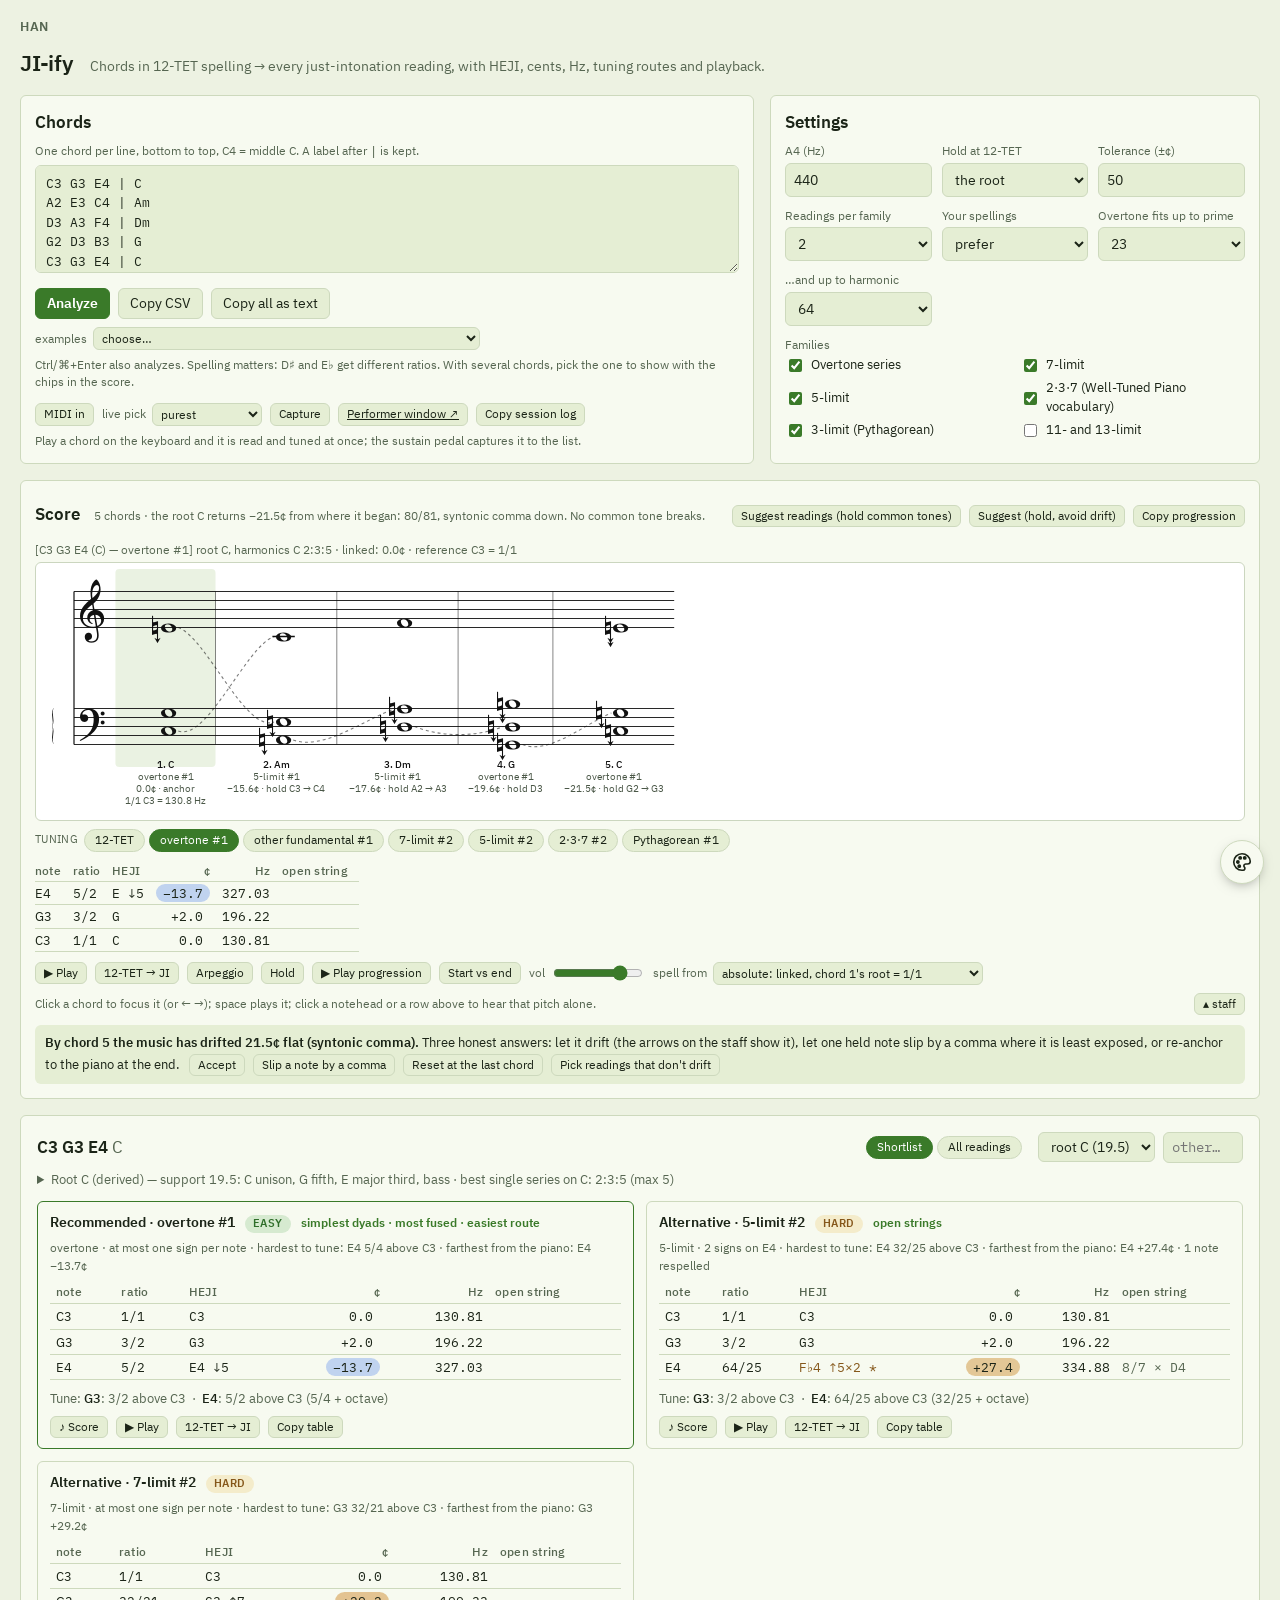
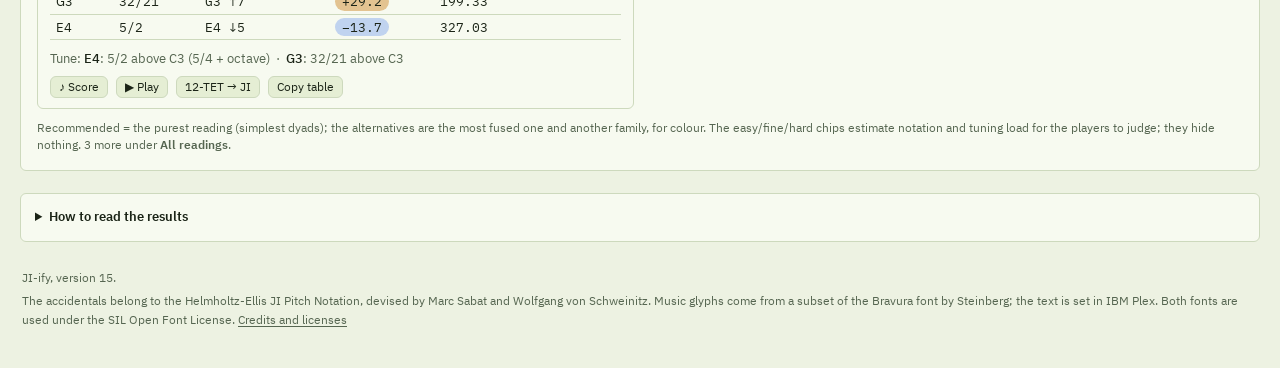
==== commit 26b9a329: "JI-ify v15: examples menu, comma pump as the default The chord box opens on the comma pump (I-vi-ii-" ====
--- a/ji-ify/index.html
+++ b/ji-ify/index.html
@@ -272,12 +272,16 @@
   <section class="panel">
     <h2>Chords</h2>
     <label for="chords">One chord per line, bottom to top, C4 = middle C. A label after <code>|</code> is kept.</label>
-    <textarea id="chords" spellcheck="false">B2 D#3 A3 D4 F4 | B7(#9,b5)
-F2 Bb2 D3 Ab3 Db4 G4 | Bb13(#9)/F</textarea>
+    <textarea id="chords" spellcheck="false">C3 G3 E4 | C
+A2 E3 C4 | Am
+D3 A3 F4 | Dm
+G2 D3 B3 | G
+C3 G3 E4 | C</textarea>
     <div class="actions">
       <button class="btn primary" id="run">Analyze</button>
       <button class="btn" id="copyCsv" title="Every row of every reading of every chord, for Max or a spreadsheet">Copy CSV</button>
       <button class="btn" id="copyMd" title="All readings of all chords as text tables">Copy all as text</button>
+      <label class="vol" for="examples" title="Replaces the chord list with a progression that drifts when its common tones are held">examples <select id="examples"></select></label>
     </div>
     <div class="hint">Ctrl/⌘+Enter also analyzes. Spelling matters: D♯ and E♭ get different ratios. With several chords, pick the one to show with the chips in the score.</div>
     <div id="errors"></div>
@@ -383,7 +387,7 @@
   <button class="palette-btn" id="paletteBtn" type="button" aria-haspopup="dialog" aria-expanded="false" aria-controls="paletteMenu" title="Colours"><svg viewBox="0 0 24 24" fill="none" stroke="currentColor" stroke-width="1.8" stroke-linecap="round" stroke-linejoin="round" aria-hidden="true"><path d="M12 3a9 9 0 1 0 0 18h1.2a2 2 0 0 0 1.4-3.4 2 2 0 0 1 1.4-3.4H18a3 3 0 0 0 3-3A9 9 0 0 0 12 3z"/><circle cx="7.5" cy="12" r="1.2" fill="currentColor"/><circle cx="10" cy="7.5" r="1.2" fill="currentColor"/><circle cx="15" cy="7.5" r="1.2" fill="currentColor"/><circle cx="9" cy="16.5" r="1.2" fill="currentColor"/></svg></button>
 </div>
 <footer class="colophon">
-  <p>JI-ify, version 14.</p>
+  <p>JI-ify, version 15.</p>
   <p>The accidentals belong to the Helmholtz-Ellis JI Pitch Notation, devised by Marc Sabat and Wolfgang von Schweinitz. Music glyphs come from a subset of the Bravura font by Steinberg; the text is set in IBM Plex. Both fonts are used under the SIL Open Font License. <a href="../licenses/">Credits and licenses</a></p>
 </footer>
 
@@ -1332,7 +1336,7 @@
   }
   function load() {
     try {
-      const d = JSON.parse(localStorage.getItem(STORE) || 'null'); if (!d) return;
+      const d = JSON.parse(localStorage.getItem(STORE) || 'null'); if (!d) return false;
       if (d.text) $('#chords').value = d.text;
       if (d.s) { // a field missing from an older save keeps the page default
         const set = (sel, val) => { if (val != null) $(sel).value = val; };
@@ -1346,7 +1350,8 @@
       if (Array.isArray(d.lastTexts)) state.lastTexts = d.lastTexts; if (Array.isArray(d.lastPairs)) state.lastPairs = d.lastPairs;
       if (d.view === 'all' || d.view === 'playable') state.view = d.view;
       if (SPELL_REFS.includes(d.spellRef)) state.spellRef = d.spellRef;
-    } catch (e) { /* ignore */ }
+      return true;
+    } catch (e) { return false; }
   }
 
   // ---------- formatting ----------
@@ -1637,14 +1642,53 @@
     const first = state.prog.steps[0].notes.map(nt => nt.hz); const k = Math.pow(2, state.prog.net.cents / 1200);
     playHz(first, t, 2.0); playHz(first.map(f => f * k), t + 2.3, 2.4);
   }
-  function progSuggest(avoidDrift) {
+  function progSuggest(avoidDrift, quiet) {
     if (!state.prog) return;
     const cands = state.analyses.map(a => { const out = []; eachReading(a, r => out.push(r)); return out; });
     if (cands.some(c => !c.length)) { toast('A chord has no readings to choose from'); return; }
     const links = state.chords.map((c, i) => i ? (state.links[linkKey(i)] || null) : null);
     const best = Progression.suggest(state.chords, cands, state.analyses.map(x => x.rootMidi), links, progOpts(), avoidDrift);
     best.picks.forEach((p, i) => { setSel(i, cands[i][p].id); });
-    save(); refresh(); toast(avoidDrift ? 'Readings chosen to hold common tones and limit drift' : 'Readings chosen to hold common tones');
+    save(); refresh(); if (!quiet) toast(avoidDrift ? 'Readings chosen to hold common tones and limit drift' : 'Readings chosen to hold common tones');
+  }
+
+  // ---------- examples ----------
+  // Progressions that do not come back to where they began when every common tone is held. Each is spelled the
+  // way it actually travels (the major-third cycle from C ends on B sharp, not C): an enharmonic respelling
+  // has no common tone across it, the link becomes a root motion that closes the circle, and the comma the
+  // example is there to show disappears. `hold` picks the readings that hold the common tones on loading;
+  // without it the chords stay at 12-TET.
+  const EXAMPLES = [
+    { name: 'Comma pump: I–vi–ii–V–I', shows: 'syntonic comma', hold: true,
+      text: 'C3 G3 E4 | C\nA2 E3 C4 | Am\nD3 A3 F4 | Dm\nG2 D3 B3 | G\nC3 G3 E4 | C' },
+    { name: 'Pump with dominant sevenths: C–A7–D7–G7–C', shows: 'syntonic comma', hold: true,
+      text: 'C3 G3 E4 | C\nA2 G3 C#4 E4 | A7\nD3 F#3 A3 C4 | D7\nG2 F3 B3 D4 | G7\nC3 G3 E4 | C' },
+    { name: 'Giant Steps cycle: B–D7–G–B♭7–E♭–G♭7–C♭', shows: 'lesser diesis', hold: true,
+      text: 'B2 F#3 D#4 | B\nD3 F#3 A3 C4 | D7\nG2 D3 B3 | G\nBb2 D3 F3 Ab3 | Bb7\nEb3 Bb3 G4 | Eb\nGb2 Bb2 Db3 Fb3 | Gb7\nCb3 Gb3 Eb4 | Cb' },
+    { name: 'Major thirds: C–E–G♯–B♯', shows: 'lesser diesis', hold: true,
+      text: 'C3 G3 E4 | C\nE3 G#3 B3 | E\nG#2 D#3 B#3 | G#\nB#2 F##3 D##4 | B#' },
+    { name: 'Minor thirds: C–A–F♯–D♯–B♯', shows: 'greater diesis', hold: true,
+      text: 'C3 G3 E4 | C\nA2 E3 C#4 | A\nF#2 C#3 A#3 | F#\nD#3 A#3 F##4 | D#\nB#2 F##3 D##4 | B#' },
+    { name: 'Circle of fifths: C up to B♯', shows: 'Pythagorean comma', hold: true,
+      text: 'C3 G3 E4 | C\nG2 D3 B3 | G\nD3 A3 F#4 | D\nA2 E3 C#4 | A\nE3 B3 G#4 | E\nB2 F#3 D#4 | B\nF#3 C#4 A#4 | F#\nC#3 G#3 E#4 | C#\nG#2 D#3 B#3 | G#\nD#3 A#3 F##4 | D#\nA#2 E#3 C##4 | A#\nE#3 B#3 G##4 | E#\nB#2 F##3 D##4 | B#' },
+    { name: 'Two chords: B7(♯9,♭5), B♭13(♯9)/F', shows: '', hold: false,
+      text: 'B2 D#3 A3 D4 F4 | B7(#9,b5)\nF2 Bb2 D3 Ab3 Db4 G4 | Bb13(#9)/F' },
+  ];
+  // Replaces the chord list. Choices made for the previous list (roots, readings, links) are dropped: they
+  // would otherwise be carried over to chords of the same text at the same position.
+  function loadExample(i, quiet) {
+    const ex = EXAMPLES[i]; if (!ex) return;
+    $('#chords').value = ex.text;
+    state.sel = {}; state.roots = {}; state.links = {}; state.lastTexts = null; state.lastPairs = null; state.focusIdx = 0; state.driftAck = null;
+    if (ex.hold) { state.spellRef = 'prog'; const sp = $('#scSpell'); if (sp) sp.value = 'prog'; }   // the drift only exists when the chords are linked
+    run();
+    if (ex.hold) progSuggest(false, true);
+    if (!quiet) toast('Example loaded: ' + ex.name.split(':')[0]);
+  }
+  function examplesInit() {
+    const sel = $('#examples'); if (!sel) return;
+    sel.innerHTML = '<option value="" selected>choose…</option>' + EXAMPLES.map((ex, i) => `<option value="${i}">${esc(ex.name)}${ex.shows ? ' (' + esc(ex.shows) + ')' : ''}</option>`).join('');
+    sel.addEventListener('change', () => { const i = parseInt(sel.value, 10); sel.value = ''; if (i >= 0) loadExample(i); });
   }
   // Let one held note slip: at some link, replace the common-tone hold by the simplest Pythagorean root motion.
   // Try every link; keep the one that brings the net drift under 1¢ with the smallest total break.
@@ -2408,7 +2452,7 @@
   // ---------- boot ----------
   paletteInit();
   if (location.hash === '#perf' || window.JIIFY_PERF) { perfBoot(); return; }
-  famChecks(); legend(); load();
+  famChecks(); legend(); const hadSave = load(); examplesInit();
   $('#midiConnect').addEventListener('click', midiConnect);
   $('#liveCapture').addEventListener('click', liveCapture);
   $('#copyLog').addEventListener('click', () => copyText(logCsv()));
@@ -2458,7 +2502,9 @@
   });
   $('#copyCsv').addEventListener('click', () => copyText(allCsv()));
   $('#copyMd').addEventListener('click', () => copyText(allMarkdown()));
-  run();
+  // A first visit opens on the first example with its readings chosen, so the score shows a drift at once;
+  // a returning visitor gets their own list back.
+  if (hadSave) run(); else loadExample(0, true);
 })();
 
 </script>
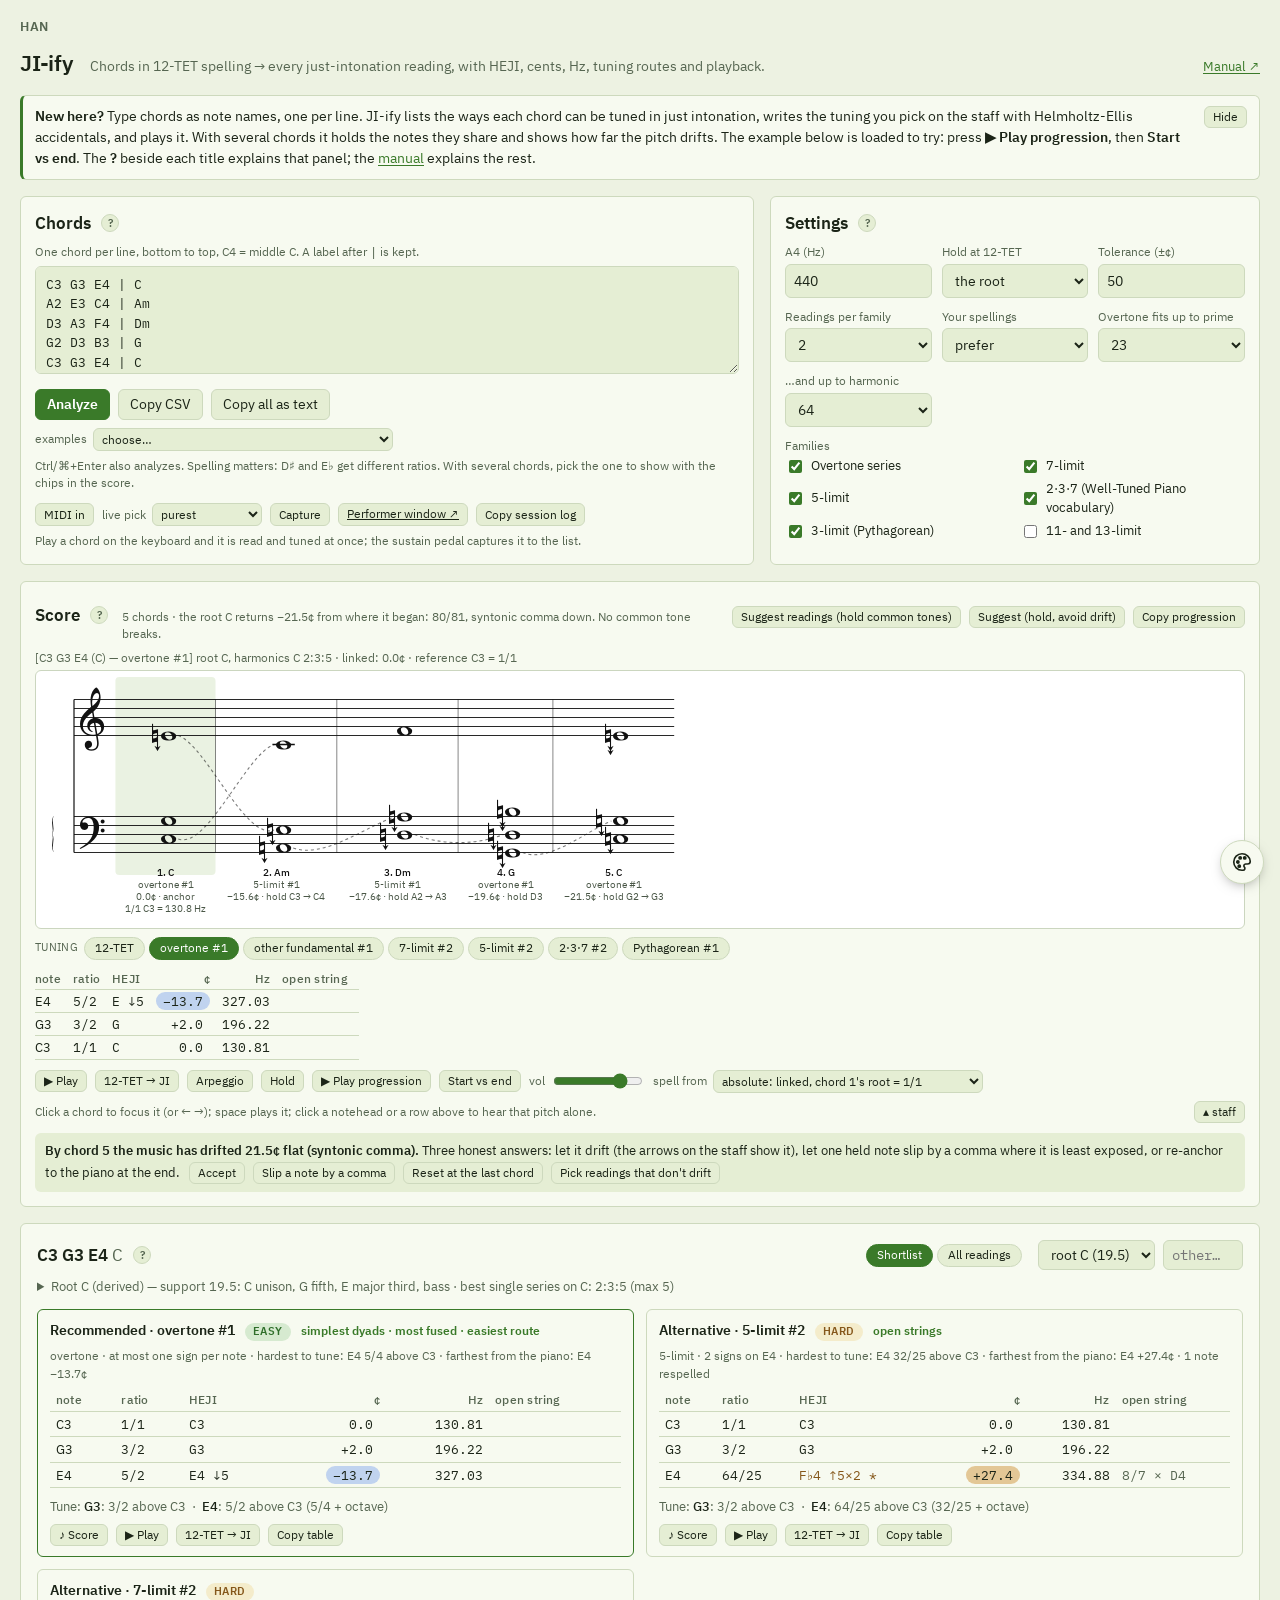
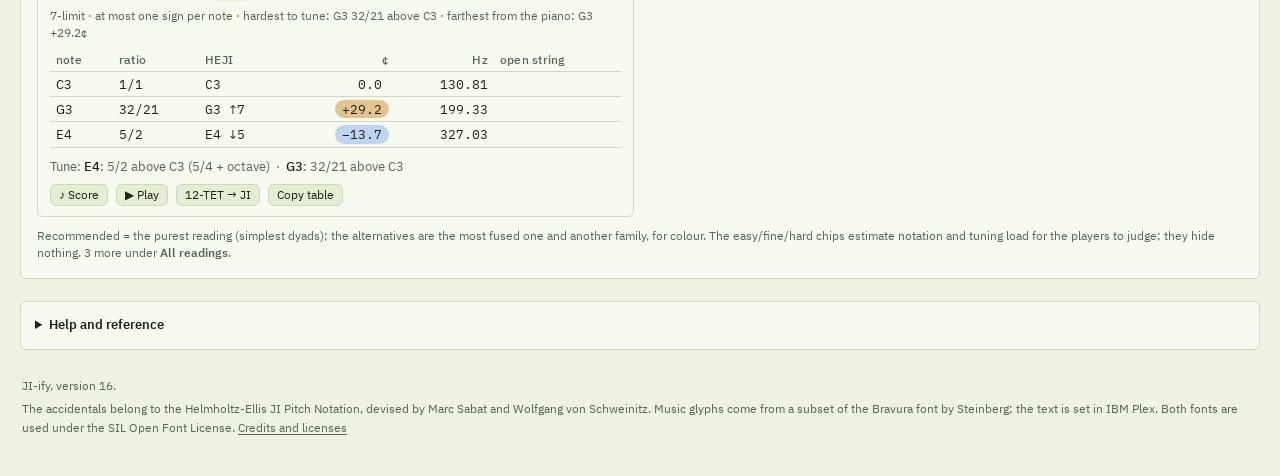
==== commit ba796817: "JI-ify v16: manual, introduction, help notes Adds a manual at /ji-ify/manual/ for composers new to t" ====
--- a/ji-ify/index.html
+++ b/ji-ify/index.html
@@ -208,7 +208,22 @@
 details.dyads { margin-top: 8px; font-size: 12.5px; }
 details.dyads summary { cursor: pointer; color: var(--muted); }
 .cell { position: relative; }
+/* First-visit introduction, the "?" beside each panel title and the note it opens. */
+.intro { max-width: 1240px; margin: 0 auto 16px; padding: 10px 12px; display: flex; gap: 12px; align-items: flex-start; background: var(--surface); border: 1px solid var(--line); border-left: 3px solid var(--accent); border-radius: var(--radius); font-size: 13.5px; line-height: 1.55; }
+.intro[hidden] { display: none; }
+.intro p { flex: 1; margin: 0; }
+.intro a, .helpbox a, .help a, header.top .manual { color: var(--accent); text-underline-offset: 2px; }
+header.top .manual { font-size: 13px; margin-left: auto; white-space: nowrap; }
+.helpbtn { width: 18px; height: 18px; padding: 0; margin-left: 6px; vertical-align: 2px; border: 1px solid var(--line); border-radius: 50%; background: var(--surface-2); color: var(--muted); font-size: 11px; font-weight: 600; line-height: 1; cursor: pointer; }
+.helpbtn:hover, .helpbtn[aria-expanded="true"] { color: var(--accent); border-color: var(--accent); }
+.helpbox { flex: 1 1 100%; margin: 0 0 10px; padding: 8px 10px; background: var(--surface-2); border: 1px solid var(--line); border-radius: var(--radius); font-size: 13px; line-height: 1.5; font-weight: 400; }
+.helpbox p + p { margin-top: 6px; }
+/* the examples menu is as wide as its longest entry unless held back; on a phone that pushed the page sideways */
+label.vol[for="examples"] { max-width: 100%; }
+#examples { min-width: 0; max-width: min(100%, 300px); text-overflow: ellipsis; }
 .help { font-size: 13px; }
+.help ol { margin: 4px 0; padding-left: 20px; }
+.help ol li + li { margin-top: 3px; }
 .help h3 { margin: 10px 0 4px; }
 .help p, .help li { color: var(--ink); }
 .help ul { margin: 4px 0; padding-left: 18px; }
@@ -266,11 +281,17 @@
 <header class="top">
   <h1>JI-ify</h1>
   <p class="tag">Chords in 12-TET spelling → every just-intonation reading, with HEJI, cents, Hz, tuning routes and playback.</p>
+  <a class="manual" href="manual/" target="_blank" rel="noopener">Manual ↗</a>
 </header>
+
+<section class="intro" id="intro" hidden aria-label="Introduction">
+  <p><b>New here?</b> Type chords as note names, one per line. JI-ify lists the ways each chord can be tuned in just intonation, writes the tuning you pick on the staff with Helmholtz-Ellis accidentals, and plays it. With several chords it holds the notes they share and shows how far the pitch drifts. The example below is loaded to try: press <b>▶ Play progression</b>, then <b>Start vs end</b>. The <b>?</b> beside each title explains that panel; the <a href="manual/" target="_blank" rel="noopener">manual</a> explains the rest.</p>
+  <button class="btn small" id="introHide" type="button">Hide</button>
+</section>
 
 <div class="top-row">
   <section class="panel">
-    <h2>Chords</h2>
+    <h2>Chords <button class="helpbtn" type="button" data-help="chords" aria-expanded="false" aria-label="About the chord box" title="About the chord box">?</button></h2>
     <label for="chords">One chord per line, bottom to top, C4 = middle C. A label after <code>|</code> is kept.</label>
     <textarea id="chords" spellcheck="false">C3 G3 E4 | C
 A2 E3 C4 | Am
@@ -299,7 +320,7 @@
   </section>
 
   <section class="panel">
-    <h2>Settings</h2>
+    <h2>Settings <button class="helpbtn" type="button" data-help="settings" aria-expanded="false" aria-label="About the settings" title="About the settings">?</button></h2>
     <div class="grid3">
       <div class="field"><label for="a4">A4 (Hz)</label><input id="a4" type="number" min="400" max="480" step="0.1" value="440"></div>
       <div class="field"><label for="anchor">Hold at 12-TET</label><select id="anchor"><option value="root">the root</option><option value="bass">the bass</option></select></div>
@@ -316,7 +337,7 @@
 
 <section class="panel score" id="scorePanel" hidden>
   <div class="score-head">
-    <h2>Score</h2>
+    <h2>Score <button class="helpbtn" type="button" data-help="score" aria-expanded="false" aria-label="About the score" title="About the score">?</button></h2>
     <p class="hint" id="progSummary"></p>
     <div class="actions score-tools" id="progTools" hidden>
       <button class="btn small" id="pgSuggest" title="Search the readings of every chord for the path with the fewest common-tone breaks">Suggest readings (hold common tones)</button>
@@ -349,28 +370,39 @@
 <main class="results" id="results"></main>
 
 <section class="panel help">
-  <details class="help">
-    <summary>How to read the results</summary>
-    <h3>Ways a chord can be "in tune", and the marks</h3>
+  <details class="help" id="helpBlock">
+    <summary>Help and reference</summary>
+    <p>The <a href="manual/" target="_blank" rel="noopener">manual</a> walks through the tool from the beginning. This block is the short version, then the reference.</p>
+    <h3>Start here</h3>
+    <ol>
+      <li>Type one chord per line, lowest note first, as note names with octave numbers (C4 = middle C), and press <b>Analyze</b>. Or pick one of the <b>examples</b>.</li>
+      <li>The cards under the score list the ways the chord can be tuned (its <i>readings</i>), the recommended one first. Each row gives a note's ratio to the root, its accidental in words, its distance from 12-TET in cents, and its frequency.</li>
+      <li><b>♪ Score</b> on a card, or a chip under the staff, puts that reading on the staff. <b>▶ Play</b> plays it; <b>12-TET → JI</b> plays the piano's version first, then the tuned one.</li>
+      <li>With two or more chords the staff shows them all; click one to focus it. Notes shared by neighbouring chords are held at the same pitch, and the caption under each chord says how far it now sits from the piano.</li>
+      <li>If the progression ends away from where it began, the line under the staff says by how much and offers ways to deal with it.</li>
+    </ol>
+    <h3>The cards: ways a chord can be "in tune", and the marks</h3>
     <p><b>most fused</b>: all notes are low harmonics of one fundamental, so the chord sounds as one spectrum; measured by the largest harmonic number. <b>simplest dyads</b>: every pair of notes forms a simple, tunable interval, whether or not they share a fundamental (the "complexity" figure, lower is simpler). <b>easiest route</b>: the hardest interval anyone has to tune along the tuning route is the easiest among the readings. <b>least retuning</b>: smallest total movement from 12-TET. <b>fewest signs</b>: fewest HEJI comma signs to engrave. <b>open strings</b>: the most notes that stand in a simple ratio (odd part up to 15, within 3¢) to an open string of their player, violin G3 D4 A4 E5, viola C3 G3 D4 A4, cello C2 G2 D3 A3, tuned in pure fifths from the page's A4; ties go to the simpler ratios. The per-note column <i>open string</i> names the string and the ratio (5/4 × A4), so the note can be tuned as a double stop or by resonance. The overtone family is ranked by fusion; every other family by complexity. A mark is relative to the chord's own readings.</p>
     <h3>Shortlist view</h3>
     <p>The recommended reading is the purest one (lowest dyad complexity); the alternatives are the most fused acceptable reading and the best of another family. Each card's difficulty score, used to order ties and to rank when nothing qualifies: 1.5 × the most comma signs on any one note + 0.5 × signs per note + 1.3 × the hardest interval anyone must tune (Tenney height of the interval as sounded, 7/4 = 4.95, 16/9 = 7.17, 19/16 = 12.1; a note within 6¢ of 12-TET counts as 3, since it is simply played as on the piano) + 2 per respelled note + the largest move from the piano in cents ÷ 20 + 2 if a prime above 7 is used (+3 above 13) + 3 × the reading's complexity above the chord's best, as a fraction. The chips are a notation-and-tuning load estimate for the players to judge, never a filter: <b>easy</b> = at most one sign per note, hardest interval ≤ 6.3, nothing moves more than 35¢, your spelling kept, 7-limit; <b>fine</b> = two signs somewhere, or an interval up to 9, or up to 45¢, or 11/13; <b>hard</b> beyond that.</p>
-    <h3>Live MIDI, performer window, Max</h3>
-    <p>MIDI in listens to a keyboard (Chrome on your own machine, or inside Max's jweb); the chord you hold is read and tuned at once by the live-pick rule, and the sustain pedal (CC 64) captures it to the list. The performer window shows only the selected chord, large, and follows the main window through this browser's storage; inside Max it can be driven directly with a <code>show</code> message. For iPads, run <code>node server.js</code> in the repository: it serves this page and the performer display on the local network and prints one address per player (<code>/perf?player=1</code> … <code>4</code>, 1 = the lowest note); see the README. When the page runs inside <code>jweb</code>, every selection is sent out as <code>selection &lt;json&gt;</code> and <code>hz …</code>, and the page accepts <code>chords</code>, <code>midi</code>, <code>capture</code>, <code>select</code>, <code>focus</code> and <code>show</code> messages; see max/README-max.md in the repository.</p>
-    <h3>Complexity</h3>
-    <p>For each interval, the exponents of its primes above 2 times log2 of the prime, with primes above 7 weighted more (×1.6 for 11 and 13, up to ×2.3 for 31). Summed over all pairs, counting pairs with the root twice and with the bass one and a half times. Tuning routes and the "hardest to tune" figures use the same height counting the 2s as well, so an interval's actual width matters.</p>
+    <h3>The staff: HEJI signs and what they are measured from</h3>
+    <p>Letter = Pythagorean pitch; each sign is one comma, up or down, for one prime. Derived from the comma definitions, so confirm glyphs against the Plainsound legend before engraving.</p>
+    <p>Signs are measured from a 1/1. In the linked view that is the segment's first root, so signs the whole chord shares say where this chord's root fell (a root a 7·23 ratio away puts ↓7 ↑23 on every note). A chord that follows a 12-TET chord, or a reset, is its own 1/1: a tempered neighbour offers no ratio to measure from, so a link change there moves the chord (cents, Hz) without changing its signs; the column's caption states the reference it is measured from (1/1 A2 = 109.0 Hz). <b>Spell from</b> under the staff chooses what plays as well as what is written. <i>Absolute</i>: the chords are linked, chord 1's root is the one 1/1, drift is carried from chord to chord and every comma a link adds shows as signs. <i>Relative</i>: each chord stands on its own with its root at the piano's pitch, exactly as its card sounds, spelled from that root (<i>as typed</i>) or from whichever chord note reads cheapest (<i>fewest signs</i>: signs, then re-lettered notes); links, drift and the verdict do not apply, and a common tone that differs between two neighbouring chords shows its slip on the tie. Cents and Hz do not change, only the declared reference, which the title then states (spelled as typed, B♭2 = 118.33 Hz as 1/1).</p>
+    <table class="legend" id="legend"></table>
+    <h3>Progression (two or more chords)</h3>
+    <p>Chords are linked in the order typed; with two or more chords the score becomes the progression, and the focused chord's link is set right under the staff. A common tone (same written note, or the same pitch class an octave away) is held at the same frequency; when several are shared, the one whose hold breaks the others least is chosen, and the breaks are reported with the comma they amount to. With no common tone the root moves by the simplest just ratio within tolerance of the tempered motion, spelled as you spelled the roots (C→F♯ gives 10/7, C→G♭ gives 7/5). Each root's position against 12-TET is tracked as an exact ratio, so the net drift of a progression that returns to its first root comes out as a named comma (the I–vi–ii–V–I pump in 5-limit returns 80/81, a syntonic comma flat). A chord left at 12-TET is fixed; a reset link re-anchors the next root at its tempered pitch. <b>Suggest</b> searches the readings of every chord (beam width 40) for the path minimising Σ|breaks| + 8·(each reading's complexity above its chord's best, as a fraction); the drift-avoiding variant adds 0.5¢ of cost per cent of root drift at every chord.</p>
+    <h3>Reference</h3>
+    <p>How the figures above are worked out, and the parts that need more than a browser.</p>
     <h3>Root</h3>
     <p>Suggested by Parncutt's root-support weights: a chord tone a unison, fifth, major third, minor seventh or major second above the candidate supports it by 10, 5, 3, 2, 1; the bass gets 1.5 extra. Type any pitch class to try an absent root.</p>
     <h3>Cents and Hz</h3>
     <p>Deviations from 12-TET with the chosen note held at its tempered pitch. To anchor elsewhere, add one constant to every value.</p>
-    <h3>Progression (two or more chords)</h3>
-    <p>Chords are linked in the order typed; with two or more chords the score becomes the progression, and the focused chord's link is set right under the staff. A common tone (same written note, or the same pitch class an octave away) is held at the same frequency; when several are shared, the one whose hold breaks the others least is chosen, and the breaks are reported with the comma they amount to. With no common tone the root moves by the simplest just ratio within tolerance of the tempered motion, spelled as you spelled the roots (C→F♯ gives 10/7, C→G♭ gives 7/5). Each root's position against 12-TET is tracked as an exact ratio, so the net drift of a progression that returns to its first root comes out as a named comma (the I–vi–ii–V–I pump in 5-limit returns 80/81, a syntonic comma flat). A chord left at 12-TET is fixed; a reset link re-anchors the next root at its tempered pitch. <b>Suggest</b> searches the readings of every chord (beam width 40) for the path minimising Σ|breaks| + 8·(each reading's complexity above its chord's best, as a fraction); the drift-avoiding variant adds 0.5¢ of cost per cent of root drift at every chord.</p>
+    <h3>Complexity</h3>
+    <p>For each interval, the exponents of its primes above 2 times log2 of the prime, with primes above 7 weighted more (×1.6 for 11 and 13, up to ×2.3 for 31). Summed over all pairs, counting pairs with the root twice and with the bass one and a half times. Tuning routes and the "hardest to tune" figures use the same height counting the 2s as well, so an interval's actual width matters.</p>
     <h3>Playback</h3>
     <p>An additive tone (24 harmonics, 1/n amplitudes with a gentle high-frequency roll-off, no vibrato). The level is scaled by the number of voices (n<sup>−0.75</sup>) with a mild tilt that lifts high notes and tames low ones, and a limiter at −3 dBFS guards the output, so a full chord does not clip. Single notes are therefore a little louder than the chord, per voice.</p>
-    <h3>HEJI</h3>
-    <p>Letter = Pythagorean pitch; each sign is one comma, up or down, for one prime. Derived from the comma definitions, so confirm glyphs against the Plainsound legend before engraving.</p>
-    <p>Signs are measured from a 1/1. In the linked view that is the segment's first root, so signs the whole chord shares say where this chord's root fell (a root a 7·23 ratio away puts ↓7 ↑23 on every note). A chord that follows a 12-TET chord, or a reset, is its own 1/1: a tempered neighbour offers no ratio to measure from, so a link change there moves the chord (cents, Hz) without changing its signs; the column's caption states the reference it is measured from (1/1 A2 = 109.0 Hz). <b>Spell from</b> under the staff chooses what plays as well as what is written. <i>Absolute</i>: the chords are linked, chord 1's root is the one 1/1, drift is carried from chord to chord and every comma a link adds shows as signs. <i>Relative</i>: each chord stands on its own with its root at the piano's pitch, exactly as its card sounds, spelled from that root (<i>as typed</i>) or from whichever chord note reads cheapest (<i>fewest signs</i>: signs, then re-lettered notes); links, drift and the verdict do not apply, and a common tone that differs between two neighbouring chords shows its slip on the tie. Cents and Hz do not change, only the declared reference, which the title then states (spelled as typed, B♭2 = 118.33 Hz as 1/1).</p>
-    <table class="legend" id="legend"></table>
+    <h3>Live MIDI, performer window, Max</h3>
+    <p>MIDI in listens to a keyboard (Chrome on your own machine, or inside Max's jweb); the chord you hold is read and tuned at once by the live-pick rule, and the sustain pedal (CC 64) captures it to the list. The performer window shows only the selected chord, large, and follows the main window through this browser's storage; inside Max it can be driven directly with a <code>show</code> message. For iPads, run <code>node server.js</code> in the repository: it serves this page and the performer display on the local network and prints one address per player (<code>/perf?player=1</code> … <code>4</code>, 1 = the lowest note); see the README. When the page runs inside <code>jweb</code>, every selection is sent out as <code>selection &lt;json&gt;</code> and <code>hz …</code>, and the page accepts <code>chords</code>, <code>midi</code>, <code>capture</code>, <code>select</code>, <code>focus</code> and <code>show</code> messages; see max/README-max.md in the repository.</p>
   </details>
 </section>
 <div class="palette" id="palette">
@@ -386,8 +418,12 @@
   </div>
   <button class="palette-btn" id="paletteBtn" type="button" aria-haspopup="dialog" aria-expanded="false" aria-controls="paletteMenu" title="Colours"><svg viewBox="0 0 24 24" fill="none" stroke="currentColor" stroke-width="1.8" stroke-linecap="round" stroke-linejoin="round" aria-hidden="true"><path d="M12 3a9 9 0 1 0 0 18h1.2a2 2 0 0 0 1.4-3.4 2 2 0 0 1 1.4-3.4H18a3 3 0 0 0 3-3A9 9 0 0 0 12 3z"/><circle cx="7.5" cy="12" r="1.2" fill="currentColor"/><circle cx="10" cy="7.5" r="1.2" fill="currentColor"/><circle cx="15" cy="7.5" r="1.2" fill="currentColor"/><circle cx="9" cy="16.5" r="1.2" fill="currentColor"/></svg></button>
 </div>
+<template id="help-chords"><p>One chord per line, lowest note first: a letter, an accidental if any (<code>#</code>, <code>b</code>, <code>x</code>, <code>bb</code>) and an octave number, C4 being middle C. MIDI note numbers work too. Text after <code>|</code> is the chord's name on the staff. How a note is spelled decides how it is tuned: D♯ and E♭ get different ratios.</p><p><b>Analyze</b> reads the list. <b>examples</b> replaces it with a progression that drifts. The row below is for a MIDI keyboard, a second window for performers, and copying the results out. <a href="manual/#chords" target="_blank" rel="noopener">More in the manual</a></p></template>
+<template id="help-settings"><p>These decide which tunings are looked for. <b>Families</b> are the kinds of just intonation to try, named by the primes they use. <b>Tolerance</b> is how far a tuned note may sit from its piano pitch. <b>Hold at 12-TET</b> is the one note that stays at piano pitch. <b>Your spellings</b> says whether a reading may respell a note you typed. The defaults suit most chords; a change re-analyzes at once. <a href="manual/#settings" target="_blank" rel="noopener">More in the manual</a></p></template>
+<template id="help-score"><p>The staff shows every chord in the list, each in the tuning chosen for it. Click a chord to focus it; the chips under the staff switch its tuning and the table lists its notes. Accidentals with arrows are Helmholtz-Ellis signs: each arrow moves the note by one small interval (a comma). Click a notehead to hear that note alone.</p><p>With several chords, dashed lines join notes that are held from one chord to the next, and each caption gives the chord's distance from the piano's pitch. The sentence beside the title sums up the drift. <a href="manual/#score" target="_blank" rel="noopener">More in the manual</a></p></template>
+<template id="help-cards"><p>Each card is one <i>reading</i>: one way to tune this chord in just intonation. Per note: its ratio to the root, its Helmholtz-Ellis accidental in words, its distance from 12-TET in cents (blue = lower, amber = higher), its frequency. <b>Tune</b> is an order in which players can tune it, interval by interval. <b>easy</b>, <b>fine</b> and <b>hard</b> estimate the load on the players.</p><p><b>Shortlist</b> shows the recommended reading and two alternatives; <b>All readings</b> shows every family. The root is suggested; choose another, or type one, to read the chord differently. <a href="manual/#readings" target="_blank" rel="noopener">More in the manual</a></p></template>
 <footer class="colophon">
-  <p>JI-ify, version 15.</p>
+  <p>JI-ify, version 16.</p>
   <p>The accidentals belong to the Helmholtz-Ellis JI Pitch Notation, devised by Marc Sabat and Wolfgang von Schweinitz. Music glyphs come from a subset of the Bravura font by Steinberg; the text is set in IBM Plex. Both fonts are used under the SIL Open Font License. <a href="../licenses/">Credits and licenses</a></p>
 </footer>
 
@@ -1685,6 +1721,23 @@
     if (ex.hold) progSuggest(false, true);
     if (!quiet) toast('Example loaded: ' + ex.name.split(':')[0]);
   }
+  // ---------- help ----------
+  // A "?" opens a short note under its panel's title; the text is a <template id="help-NAME"> in the page.
+  function helpInit() {
+    document.addEventListener('click', ev => {
+      const b = ev.target.closest('.helpbtn'); if (!b) return;
+      const host = b.closest('.score-head, .chord-head') || b.closest('h2'); const open = host.nextElementSibling;
+      if (open && open.classList.contains('helpbox')) { open.remove(); b.setAttribute('aria-expanded', 'false'); return; }
+      const tpl = document.getElementById('help-' + b.dataset.help); if (!tpl) return;
+      const box = document.createElement('div'); box.className = 'helpbox'; box.appendChild(tpl.content.cloneNode(true));
+      host.after(box); b.setAttribute('aria-expanded', 'true');
+    });
+    // the introduction stays until it is hidden once in this browser
+    const intro = $('#intro'); if (!intro) return;
+    let seen = false; try { seen = localStorage.getItem('jiify.intro') === '1'; } catch (e) { /* storage unavailable: show it */ }
+    intro.hidden = seen;
+    $('#introHide').addEventListener('click', () => { intro.hidden = true; try { localStorage.setItem('jiify.intro', '1'); } catch (e) { /* ignore */ } });
+  }
   function examplesInit() {
     const sel = $('#examples'); if (!sel) return;
     sel.innerHTML = '<option value="" selected>choose…</option>' + EXAMPLES.map((ex, i) => `<option value="${i}">${esc(ex.name)}${ex.shows ? ' (' + esc(ex.shows) + ')' : ''}</option>`).join('');
@@ -2254,7 +2307,7 @@
     const noteNames = chord.notes.map(n => n.name);
     // header + root control
     const head = document.createElement('div'); head.className = 'chord-head';
-    head.innerHTML = `<h2>${esc(chord.inferred ? chord.spelled : chord.text)}${chord.label ? ` <span class="label">${esc(chord.label)}</span>` : ''}</h2>`;
+    head.innerHTML = `<h2>${esc(chord.inferred ? chord.spelled : chord.text)}${chord.label ? ` <span class="label">${esc(chord.label)}</span>` : ''} <button class="helpbtn" type="button" data-help="cards" aria-expanded="false" aria-label="About the cards" title="About the cards">?</button></h2>`;
     if (chord.inferred) head.insertAdjacentHTML('beforeend', `<span class="hint" title="Numbers were spelled as chord tones over the derived root. Type note names to override.">spelled from MIDI ${esc(chord.text)}</span>`);
     const vt = document.createElement('div'); vt.className = 'chips viewtoggle';
     [['playable', 'Shortlist'], ['all', 'All readings']].forEach(([v, lab]) => { const b = document.createElement('button'); b.className = 'chip' + (state.view === v ? ' on' : ''); b.textContent = lab; b.addEventListener('click', () => { state.view = v; save(); renderResults(ci); }); vt.appendChild(b); });
@@ -2452,7 +2505,7 @@
   // ---------- boot ----------
   paletteInit();
   if (location.hash === '#perf' || window.JIIFY_PERF) { perfBoot(); return; }
-  famChecks(); legend(); const hadSave = load(); examplesInit();
+  famChecks(); legend(); const hadSave = load(); examplesInit(); helpInit();
   $('#midiConnect').addEventListener('click', midiConnect);
   $('#liveCapture').addEventListener('click', liveCapture);
   $('#copyLog').addEventListener('click', () => copyText(logCsv()));
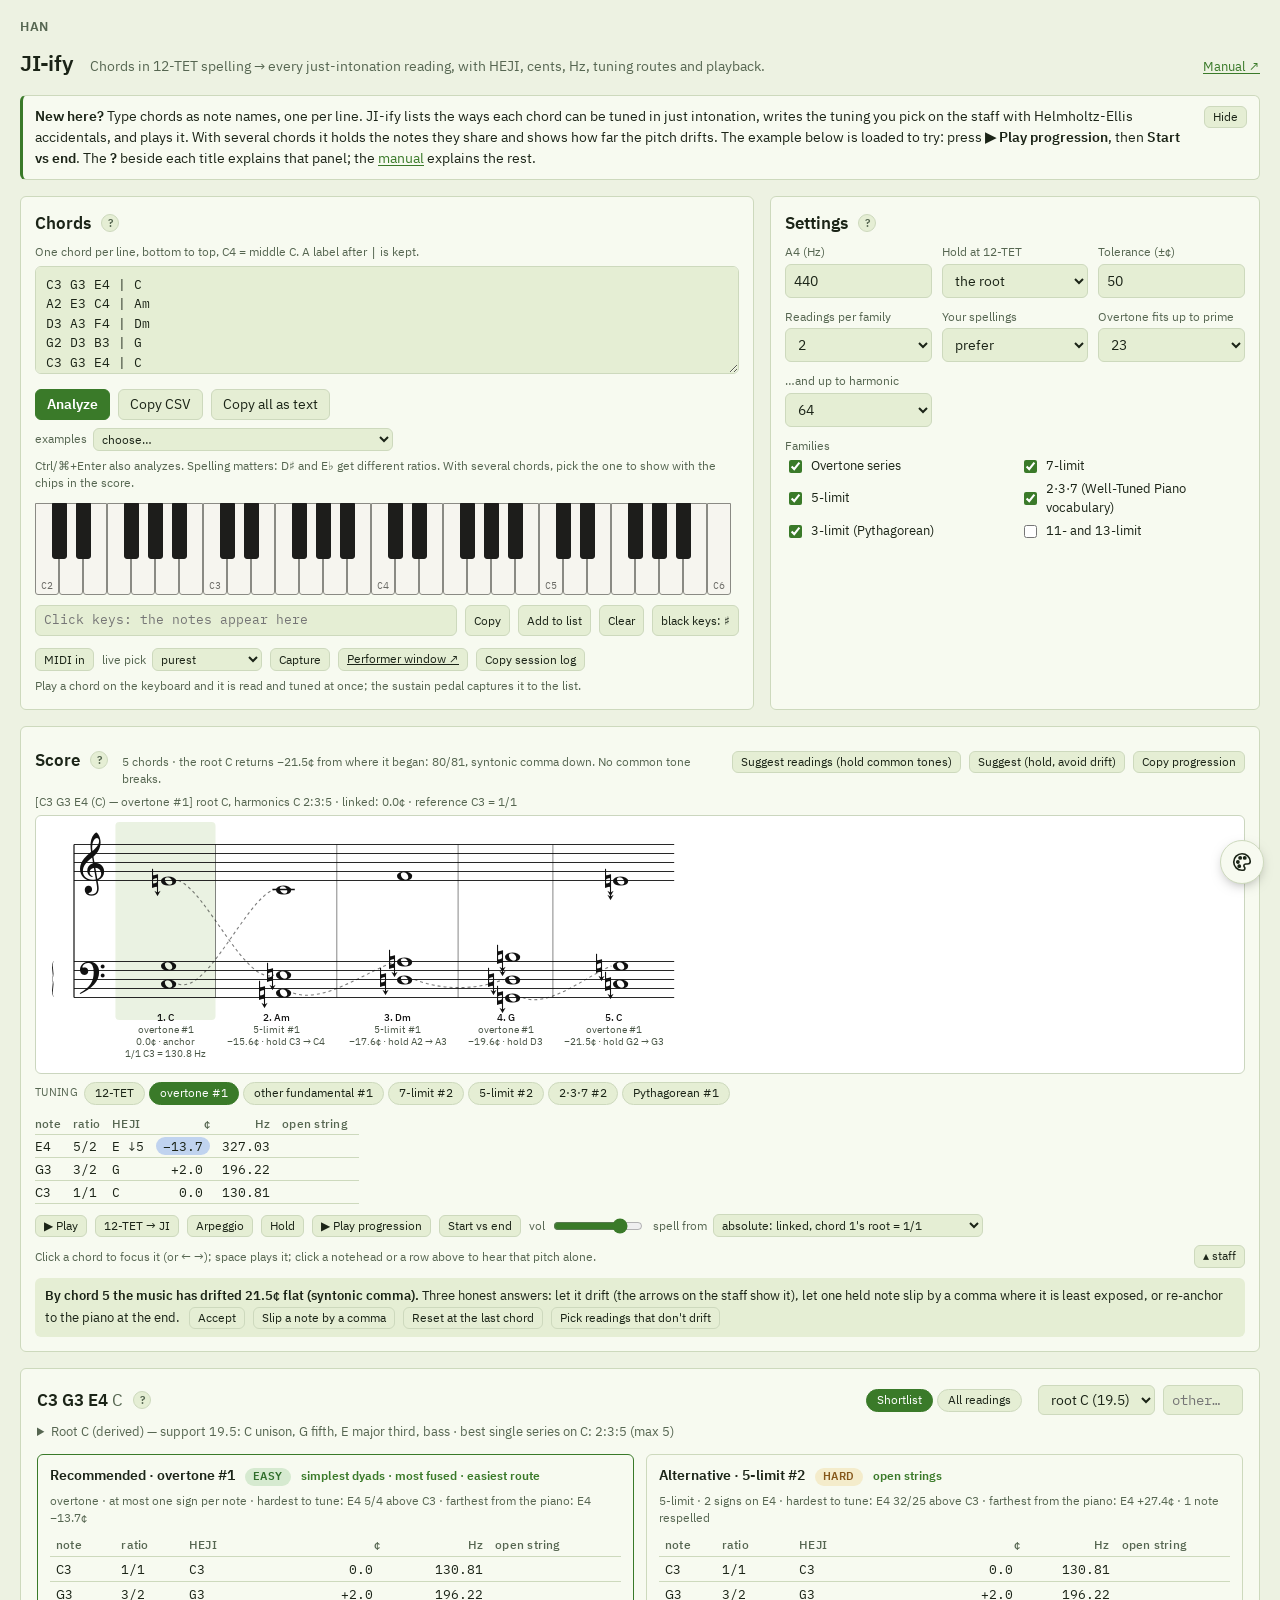
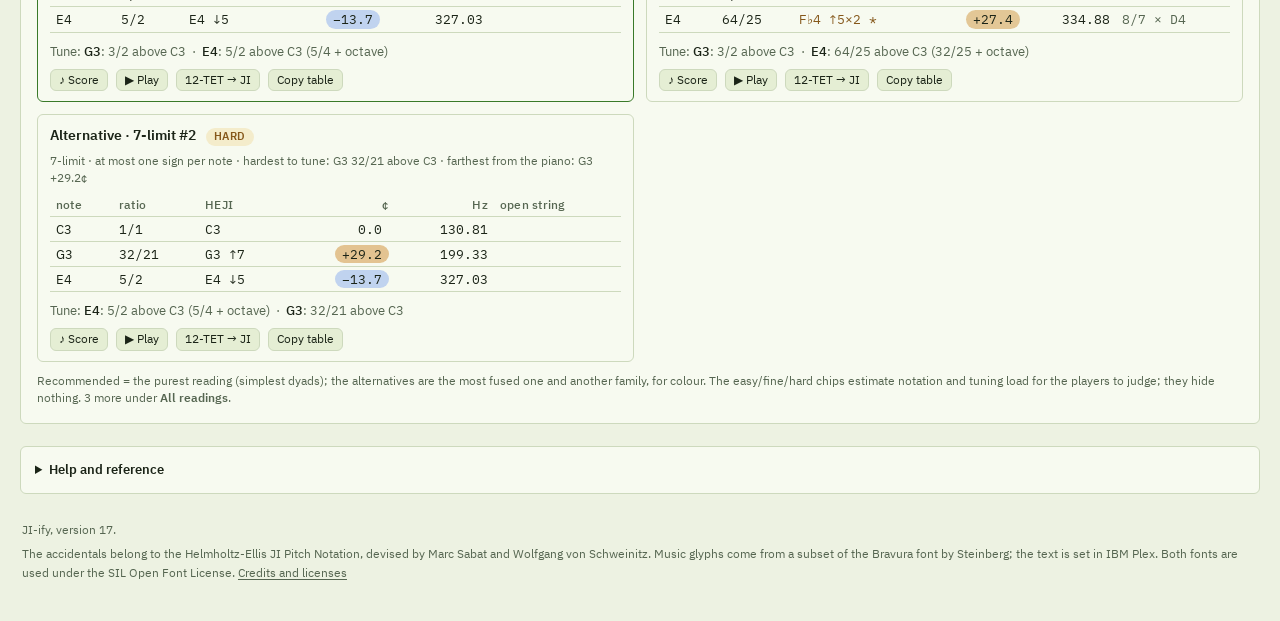
==== commit eceb45db: "JI-ify 17: click keyboard under the chord box Piano from C2 to C6: click keys on and off, the select" ====
--- a/ji-ify/index.html
+++ b/ji-ify/index.html
@@ -221,6 +221,19 @@
 /* the examples menu is as wide as its longest entry unless held back; on a phone that pushed the page sideways */
 label.vol[for="examples"] { max-width: 100%; }
 #examples { min-width: 0; max-width: min(100%, 300px); text-overflow: ellipsis; }
+/* Click keyboard under the chord box. Ivory and black in every theme (a dark page would otherwise swap them); a selected key takes the accent. */
+.kb { margin-top: 12px; }
+.kb-scroll { overflow-x: auto; min-width: 0; padding-bottom: 4px; }
+.kb-keys { position: relative; height: 92px; }
+.kb-keys button { position: absolute; top: 0; padding: 0 0 4px; display: flex; align-items: flex-end; justify-content: center; border: 1px solid #8a8a84; border-radius: 0 0 3px 3px; cursor: pointer; font-family: var(--mono); font-size: 9.5px; line-height: 1; touch-action: manipulation; }
+.kb-keys .w { height: 92px; background: #f6f5ef; color: #6b6b66; }
+.kb-keys .b { height: 56px; background: #1d1d1b; color: #f6f5ef; border-color: #1d1d1b; z-index: 1; font-size: 8.5px; }
+.kb-keys .w:hover { background: #e4e3da; }
+.kb-keys .b:hover { border-color: var(--accent); }
+.kb-keys button.on, .kb-keys button.on:hover { background: var(--accent); color: var(--accent-ink); border-color: var(--accent); font-weight: 600; }
+.kb-keys .b.on { box-shadow: 0 0 0 1px #1d1d1b; }
+.kb-out { margin-top: 6px; }
+#kbText { flex: 1 1 160px; min-width: 0; background: var(--surface-2); border: 1px solid var(--line); border-radius: var(--radius); padding: 5px 8px; color: var(--ink); font-family: var(--mono); font-size: 13px; }
 .help { font-size: 13px; }
 .help ol { margin: 4px 0; padding-left: 20px; }
 .help ol li + li { margin-top: 3px; }
@@ -306,6 +319,16 @@
     </div>
     <div class="hint">Ctrl/⌘+Enter also analyzes. Spelling matters: D♯ and E♭ get different ratios. With several chords, pick the one to show with the chips in the score.</div>
     <div id="errors"></div>
+    <div class="kb" id="kb">
+      <div class="kb-scroll" id="kbScroll"><div class="kb-keys" id="kbKeys" role="group" aria-label="Keyboard: click keys to pick notes"></div></div>
+      <div class="actions kb-out">
+        <input id="kbText" type="text" readonly placeholder="Click keys: the notes appear here" aria-label="Selected notes">
+        <button class="btn small" id="kbCopy" type="button" title="Copy the selected notes">Copy</button>
+        <button class="btn small" id="kbAdd" type="button" title="Append the selected notes to the chord list as a new line and analyze">Add to list</button>
+        <button class="btn small" id="kbClear" type="button" title="Deselect every key">Clear</button>
+        <button class="btn small" id="kbAcc" type="button" aria-pressed="false" title="How the next black key you click is spelled. Notes already selected keep their spelling.">black keys: ♯</button>
+      </div>
+    </div>
     <div class="live" id="livePanel">
       <div class="actions" style="margin-top:12px">
         <button class="btn small" id="midiConnect" title="Listen to a MIDI keyboard (works in Chrome on your own machine or inside Max's jweb, not in the claude.ai viewer)">MIDI in</button>
@@ -418,12 +441,12 @@
   </div>
   <button class="palette-btn" id="paletteBtn" type="button" aria-haspopup="dialog" aria-expanded="false" aria-controls="paletteMenu" title="Colours"><svg viewBox="0 0 24 24" fill="none" stroke="currentColor" stroke-width="1.8" stroke-linecap="round" stroke-linejoin="round" aria-hidden="true"><path d="M12 3a9 9 0 1 0 0 18h1.2a2 2 0 0 0 1.4-3.4 2 2 0 0 1 1.4-3.4H18a3 3 0 0 0 3-3A9 9 0 0 0 12 3z"/><circle cx="7.5" cy="12" r="1.2" fill="currentColor"/><circle cx="10" cy="7.5" r="1.2" fill="currentColor"/><circle cx="15" cy="7.5" r="1.2" fill="currentColor"/><circle cx="9" cy="16.5" r="1.2" fill="currentColor"/></svg></button>
 </div>
-<template id="help-chords"><p>One chord per line, lowest note first: a letter, an accidental if any (<code>#</code>, <code>b</code>, <code>x</code>, <code>bb</code>) and an octave number, C4 being middle C. MIDI note numbers work too. Text after <code>|</code> is the chord's name on the staff. How a note is spelled decides how it is tuned: D♯ and E♭ get different ratios.</p><p><b>Analyze</b> reads the list. <b>examples</b> replaces it with a progression that drifts. The row below is for a MIDI keyboard, a second window for performers, and copying the results out. <a href="manual/#chords" target="_blank" rel="noopener">More in the manual</a></p></template>
+<template id="help-chords"><p>One chord per line, lowest note first: a letter, an accidental if any (<code>#</code>, <code>b</code>, <code>x</code>, <code>bb</code>) and an octave number, C4 being middle C. MIDI note numbers work too. Text after <code>|</code> is the chord's name on the staff. How a note is spelled decides how it is tuned: D♯ and E♭ get different ratios.</p><p><b>Analyze</b> reads the list. <b>examples</b> replaces it with a progression that drifts. The <b>keyboard</b> writes a chord for you: click keys, then <b>Add to list</b> or copy the line; <b>black keys</b> switches between sharps and flats for the keys you click next. The row below is for a MIDI keyboard, a second window for performers, and copying the results out. <a href="manual/#chords" target="_blank" rel="noopener">More in the manual</a></p></template>
 <template id="help-settings"><p>These decide which tunings are looked for. <b>Families</b> are the kinds of just intonation to try, named by the primes they use. <b>Tolerance</b> is how far a tuned note may sit from its piano pitch. <b>Hold at 12-TET</b> is the one note that stays at piano pitch. <b>Your spellings</b> says whether a reading may respell a note you typed. The defaults suit most chords; a change re-analyzes at once. <a href="manual/#settings" target="_blank" rel="noopener">More in the manual</a></p></template>
 <template id="help-score"><p>The staff shows every chord in the list, each in the tuning chosen for it. Click a chord to focus it; the chips under the staff switch its tuning and the table lists its notes. Accidentals with arrows are Helmholtz-Ellis signs: each arrow moves the note by one small interval (a comma). Click a notehead to hear that note alone.</p><p>With several chords, dashed lines join notes that are held from one chord to the next, and each caption gives the chord's distance from the piano's pitch. The sentence beside the title sums up the drift. <a href="manual/#score" target="_blank" rel="noopener">More in the manual</a></p></template>
 <template id="help-cards"><p>Each card is one <i>reading</i>: one way to tune this chord in just intonation. Per note: its ratio to the root, its Helmholtz-Ellis accidental in words, its distance from 12-TET in cents (blue = lower, amber = higher), its frequency. <b>Tune</b> is an order in which players can tune it, interval by interval. <b>easy</b>, <b>fine</b> and <b>hard</b> estimate the load on the players.</p><p><b>Shortlist</b> shows the recommended reading and two alternatives; <b>All readings</b> shows every family. The root is suggested; choose another, or type one, to read the chord differently. <a href="manual/#readings" target="_blank" rel="noopener">More in the manual</a></p></template>
 <footer class="colophon">
-  <p>JI-ify, version 16.</p>
+  <p>JI-ify, version 17.</p>
   <p>The accidentals belong to the Helmholtz-Ellis JI Pitch Notation, devised by Marc Sabat and Wolfgang von Schweinitz. Music glyphs come from a subset of the Bravura font by Steinberg; the text is set in IBM Plex. Both fonts are used under the SIL Open Font License. <a href="../licenses/">Credits and licenses</a></p>
 </footer>
 
@@ -1743,6 +1766,56 @@
     sel.innerHTML = '<option value="" selected>choose…</option>' + EXAMPLES.map((ex, i) => `<option value="${i}">${esc(ex.name)}${ex.shows ? ' (' + esc(ex.shows) + ')' : ''}</option>`).join('');
     sel.addEventListener('change', () => { const i = parseInt(sel.value, 10); sel.value = ''; if (i >= 0) loadExample(i); });
   }
+  // ---------- click keyboard ----------
+  // C2 to C6. A click toggles a key; the line under the keys is the selection in the chord box's own format,
+  // lowest note first. A black key takes the spelling (sharp or flat) that is switched on when it is clicked
+  // and keeps it, so one chord can mix the two.
+  function kbInit() {
+    const keys = $('#kbKeys'); if (!keys) return;
+    const LO = 36, HI = 84, W = 24, BW = 15;
+    const SHARP = ['C', 'C#', 'D', 'D#', 'E', 'F', 'F#', 'G', 'G#', 'A', 'A#', 'B'], FLAT = ['C', 'Db', 'D', 'Eb', 'E', 'F', 'Gb', 'G', 'Ab', 'A', 'Bb', 'B'];
+    const sel = new Map();   // midi -> written name
+    let flats = false;
+    const nameOf = m => (flats ? FLAT : SHARP)[m % 12] + (Math.floor(m / 12) - 1);
+    const pretty = s => s.replace('#', '♯').replace(/([A-G])b/, '$1♭');
+    const text = () => [...sel.keys()].sort((a, b) => a - b).map(m => sel.get(m)).join(' ');
+    let x = 0; const btns = new Map();
+    for (let m = LO; m <= HI; m++) {
+      const black = SHARP[m % 12].length > 1;
+      const b = document.createElement('button'); b.type = 'button'; b.className = black ? 'b' : 'w'; b.dataset.midi = m;
+      b.style.left = (black ? x - BW / 2 : x) + 'px'; b.style.width = (black ? BW : W) + 'px';
+      if (!black) x += W;
+      keys.appendChild(b); btns.set(m, b);
+    }
+    keys.style.width = x + 'px';
+    function paint() {
+      btns.forEach((b, m) => {
+        const on = sel.has(m), name = on ? sel.get(m) : nameOf(m);
+        b.classList.toggle('on', on); b.setAttribute('aria-pressed', String(on)); b.setAttribute('aria-label', pretty(name)); b.title = pretty(name);
+        b.textContent = on ? pretty(name.replace(/-?\d+$/, '')) : (m % 12 === 0 ? name : '');
+      });
+      $('#kbText').value = text();
+      $('#kbAcc').textContent = 'black keys: ' + (flats ? '♭' : '♯'); $('#kbAcc').setAttribute('aria-pressed', String(flats));
+    }
+    keys.addEventListener('click', ev => {
+      const b = ev.target.closest('button'); if (!b) return; const m = +b.dataset.midi;
+      if (sel.has(m)) sel.delete(m);
+      else { sel.set(m, nameOf(m)); const ac = audio(); playHz([E.midiHz(m, settings().a4)], ac.currentTime + 0.02, 0.9); }
+      paint();
+    });
+    $('#kbAcc').addEventListener('click', () => { flats = !flats; paint(); });
+    $('#kbClear').addEventListener('click', () => { sel.clear(); paint(); });
+    $('#kbText').addEventListener('focus', () => $('#kbText').select());
+    $('#kbCopy').addEventListener('click', () => { if (sel.size) copyText(text()); else toast('No keys selected'); });
+    $('#kbAdd').addEventListener('click', () => {
+      if (!sel.size) { toast('No keys selected'); return; }
+      const ta = $('#chords'); ta.value = (ta.value.trim() ? ta.value.replace(/\s+$/, '') + '\n' : '') + text();
+      run(); if (state.focusIdx !== state.chords.length - 1) { state.focusIdx = state.chords.length - 1; save(); refresh(); }
+      toast('Added: ' + text());
+    });
+    paint();
+    const sc = $('#kbScroll'); sc.scrollLeft = Math.max(0, (7 * W * 2.5) - sc.clientWidth / 2);   // open around middle C
+  }
   // Let one held note slip: at some link, replace the common-tone hold by the simplest Pythagorean root motion.
   // Try every link; keep the one that brings the net drift under 1¢ with the smallest total break.
   function progSlip() {
@@ -2505,7 +2578,7 @@
   // ---------- boot ----------
   paletteInit();
   if (location.hash === '#perf' || window.JIIFY_PERF) { perfBoot(); return; }
-  famChecks(); legend(); const hadSave = load(); examplesInit(); helpInit();
+  famChecks(); legend(); const hadSave = load(); examplesInit(); helpInit(); kbInit();
   $('#midiConnect').addEventListener('click', midiConnect);
   $('#liveCapture').addEventListener('click', liveCapture);
   $('#copyLog').addEventListener('click', () => copyText(logCsv()));
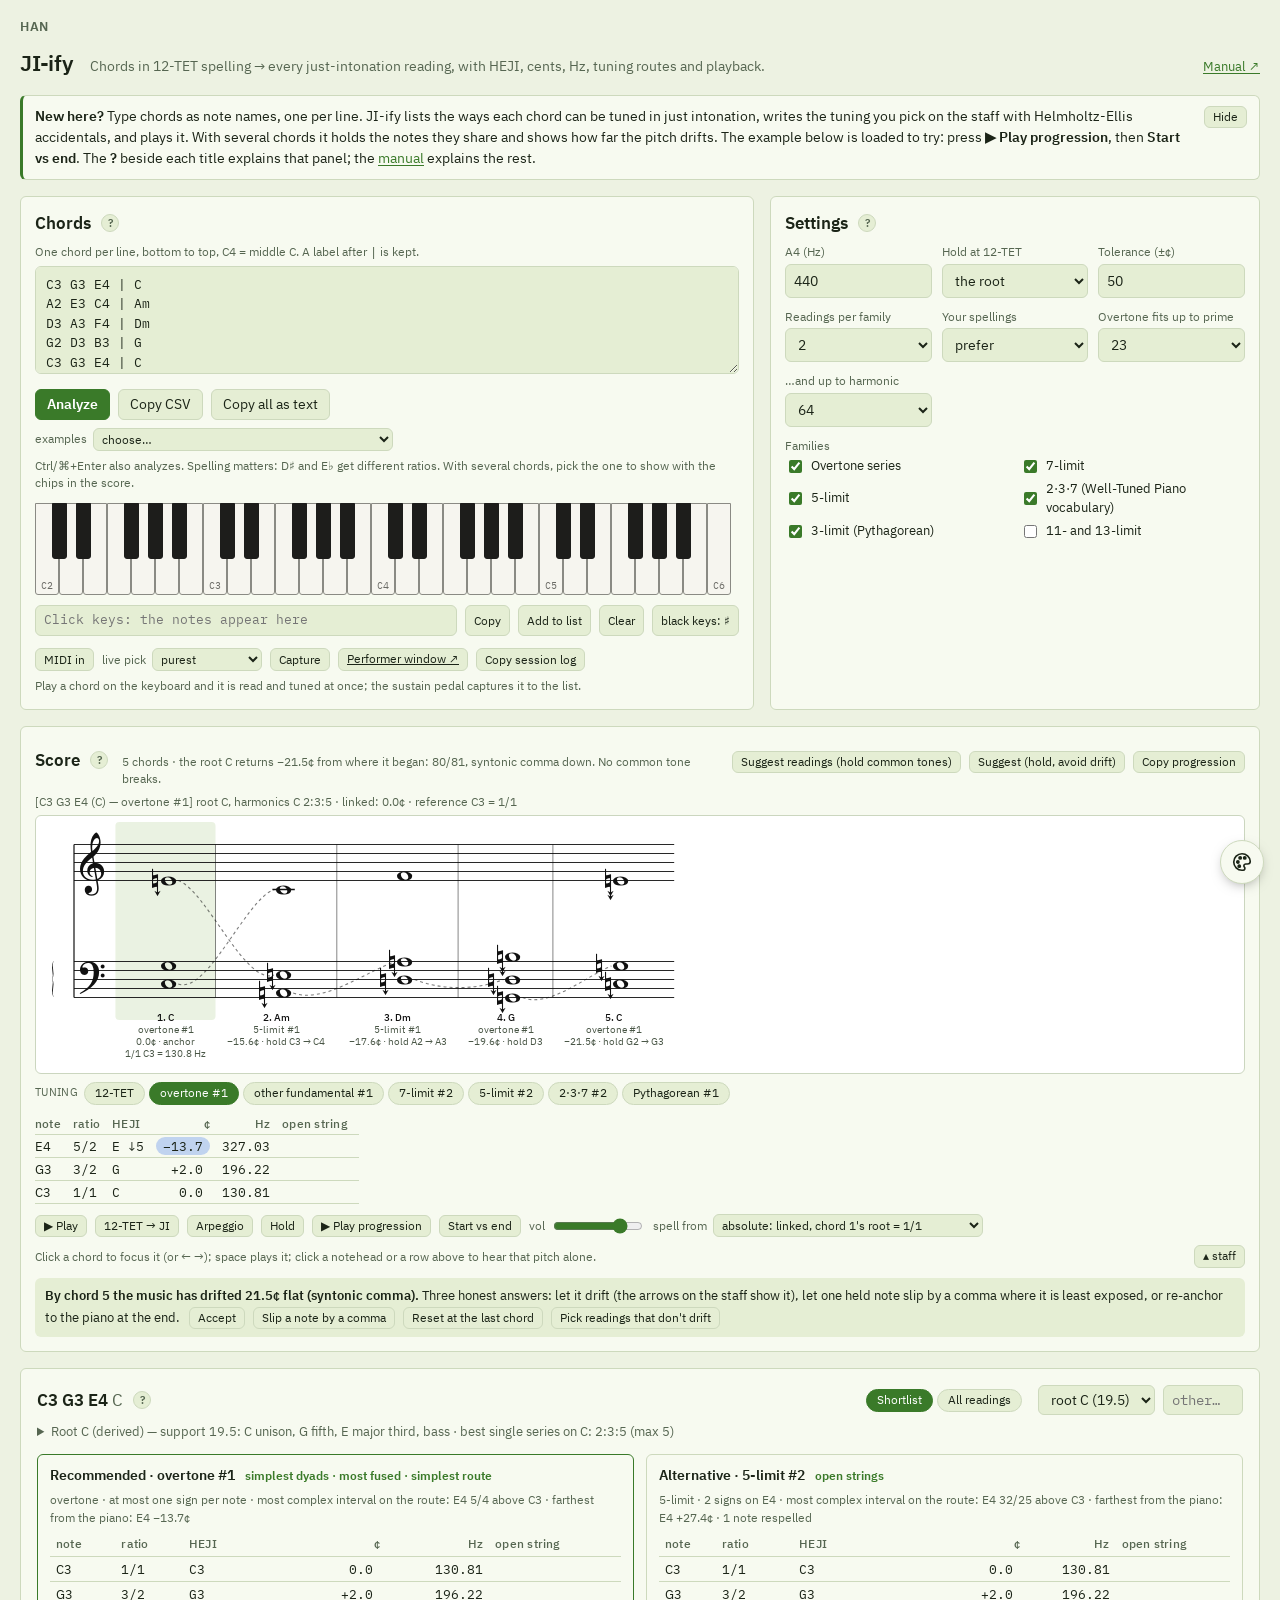
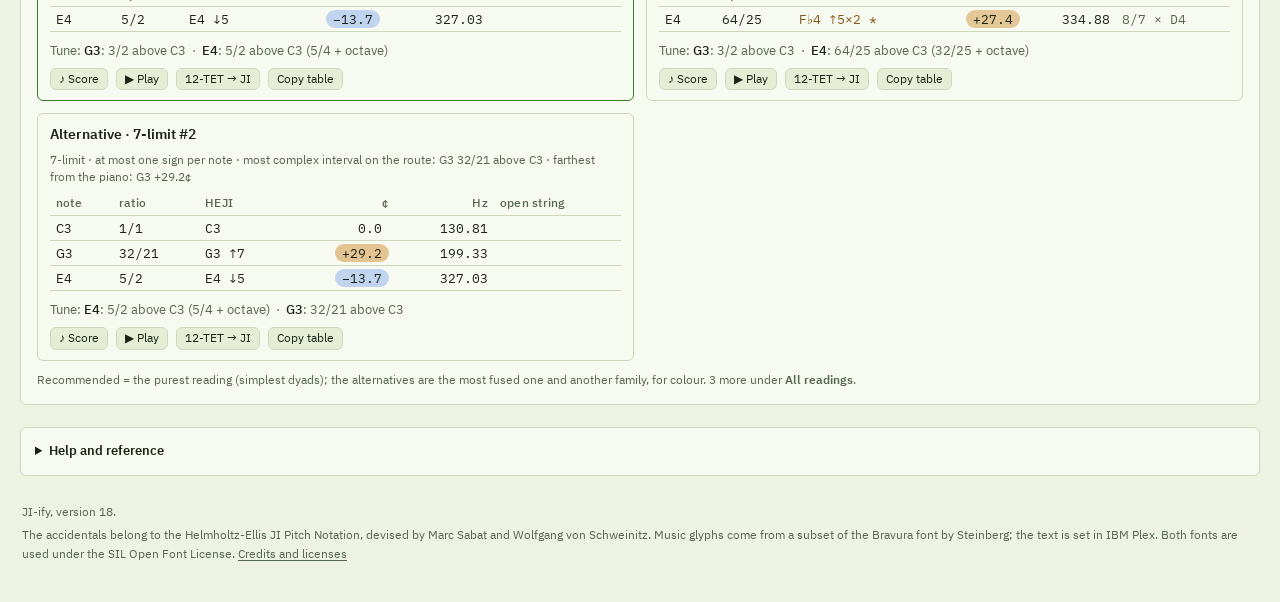
==== commit 225a7bbd: "JI-ify 18: remove the easy/fine/hard label from the reading cards The cards now state facts only (si" ====
--- a/ji-ify/index.html
+++ b/ji-ify/index.html
@@ -59,10 +59,6 @@
 .grid3 { display: grid; grid-template-columns: repeat(auto-fit, minmax(130px, 1fr)); gap: 10px; }
 .checks3 { grid-template-columns: repeat(auto-fit, minmax(150px, 1fr)); }
 section.help { max-width: 1240px; margin: 22px auto 0; }
-.lvl { font-size: 11px; font-weight: 600; letter-spacing: .04em; text-transform: uppercase; border-radius: 999px; padding: 1px 8px; }
-.lvl.easy { color: var(--ok); background: var(--ok-soft); }
-.lvl.fine { color: var(--muted); background: var(--surface-2); }
-.lvl.hard { color: var(--warn); background: var(--warn-soft); }
 .pcards { grid-template-columns: repeat(auto-fit, minmax(min(100%, 360px), 1fr)); }
 .pcard:first-child { border-color: var(--accent); }
 .viewtoggle { margin-left: auto; }
@@ -405,9 +401,9 @@
       <li>If the progression ends away from where it began, the line under the staff says by how much and offers ways to deal with it.</li>
     </ol>
     <h3>The cards: ways a chord can be "in tune", and the marks</h3>
-    <p><b>most fused</b>: all notes are low harmonics of one fundamental, so the chord sounds as one spectrum; measured by the largest harmonic number. <b>simplest dyads</b>: every pair of notes forms a simple, tunable interval, whether or not they share a fundamental (the "complexity" figure, lower is simpler). <b>easiest route</b>: the hardest interval anyone has to tune along the tuning route is the easiest among the readings. <b>least retuning</b>: smallest total movement from 12-TET. <b>fewest signs</b>: fewest HEJI comma signs to engrave. <b>open strings</b>: the most notes that stand in a simple ratio (odd part up to 15, within 3¢) to an open string of their player, violin G3 D4 A4 E5, viola C3 G3 D4 A4, cello C2 G2 D3 A3, tuned in pure fifths from the page's A4; ties go to the simpler ratios. The per-note column <i>open string</i> names the string and the ratio (5/4 × A4), so the note can be tuned as a double stop or by resonance. The overtone family is ranked by fusion; every other family by complexity. A mark is relative to the chord's own readings.</p>
+    <p><b>most fused</b>: all notes are low harmonics of one fundamental, so the chord sounds as one spectrum; measured by the largest harmonic number. <b>simplest dyads</b>: every pair of notes forms a simple, tunable interval, whether or not they share a fundamental (the "complexity" figure, lower is simpler). <b>simplest route</b>: the most complex interval on the tuning route is simpler than in the other readings. <b>least retuning</b>: smallest total movement from 12-TET. <b>fewest signs</b>: fewest HEJI comma signs to engrave. <b>open strings</b>: the most notes that stand in a simple ratio (odd part up to 15, within 3¢) to an open string of their player, violin G3 D4 A4 E5, viola C3 G3 D4 A4, cello C2 G2 D3 A3, tuned in pure fifths from the page's A4; ties go to the simpler ratios. The per-note column <i>open string</i> names the string and the ratio (5/4 × A4), so the note can be tuned as a double stop or by resonance. The overtone family is ranked by fusion; every other family by complexity. A mark is relative to the chord's own readings.</p>
     <h3>Shortlist view</h3>
-    <p>The recommended reading is the purest one (lowest dyad complexity); the alternatives are the most fused acceptable reading and the best of another family. Each card's difficulty score, used to order ties and to rank when nothing qualifies: 1.5 × the most comma signs on any one note + 0.5 × signs per note + 1.3 × the hardest interval anyone must tune (Tenney height of the interval as sounded, 7/4 = 4.95, 16/9 = 7.17, 19/16 = 12.1; a note within 6¢ of 12-TET counts as 3, since it is simply played as on the piano) + 2 per respelled note + the largest move from the piano in cents ÷ 20 + 2 if a prime above 7 is used (+3 above 13) + 3 × the reading's complexity above the chord's best, as a fraction. The chips are a notation-and-tuning load estimate for the players to judge, never a filter: <b>easy</b> = at most one sign per note, hardest interval ≤ 6.3, nothing moves more than 35¢, your spelling kept, 7-limit; <b>fine</b> = two signs somewhere, or an interval up to 9, or up to 45¢, or 11/13; <b>hard</b> beyond that.</p>
+    <p>The recommended reading is the purest one (lowest dyad complexity); the alternatives are the most fused reading and the best of another family. Equally pure readings are ordered by fewest comma signs. The cards state facts (signs per note, the most complex interval on the route, the note farthest from the piano, primes, respellings) and do not grade a reading as easy or hard: that is for the players. One weighted sum of those facts remains, as the live pick <b>easiest to read</b> for MIDI input: 1.5 × the most comma signs on any one note + 0.5 × signs per note + 1.3 × the most complex interval on the route (Tenney height of the interval as sounded, 7/4 = 4.95, 16/9 = 7.17, 19/16 = 12.1; a note within 6¢ of 12-TET counts as 3, since it is simply played as on the piano) + 2 per respelled note + the largest move from the piano in cents ÷ 20 + 2 if a prime above 7 is used (+3 above 13) + 3 × the reading's complexity above the chord's best, as a fraction; lowest wins.</p>
     <h3>The staff: HEJI signs and what they are measured from</h3>
     <p>Letter = Pythagorean pitch; each sign is one comma, up or down, for one prime. Derived from the comma definitions, so confirm glyphs against the Plainsound legend before engraving.</p>
     <p>Signs are measured from a 1/1. In the linked view that is the segment's first root, so signs the whole chord shares say where this chord's root fell (a root a 7·23 ratio away puts ↓7 ↑23 on every note). A chord that follows a 12-TET chord, or a reset, is its own 1/1: a tempered neighbour offers no ratio to measure from, so a link change there moves the chord (cents, Hz) without changing its signs; the column's caption states the reference it is measured from (1/1 A2 = 109.0 Hz). <b>Spell from</b> under the staff chooses what plays as well as what is written. <i>Absolute</i>: the chords are linked, chord 1's root is the one 1/1, drift is carried from chord to chord and every comma a link adds shows as signs. <i>Relative</i>: each chord stands on its own with its root at the piano's pitch, exactly as its card sounds, spelled from that root (<i>as typed</i>) or from whichever chord note reads cheapest (<i>fewest signs</i>: signs, then re-lettered notes); links, drift and the verdict do not apply, and a common tone that differs between two neighbouring chords shows its slip on the tie. Cents and Hz do not change, only the declared reference, which the title then states (spelled as typed, B♭2 = 118.33 Hz as 1/1).</p>
@@ -421,7 +417,7 @@
     <h3>Cents and Hz</h3>
     <p>Deviations from 12-TET with the chosen note held at its tempered pitch. To anchor elsewhere, add one constant to every value.</p>
     <h3>Complexity</h3>
-    <p>For each interval, the exponents of its primes above 2 times log2 of the prime, with primes above 7 weighted more (×1.6 for 11 and 13, up to ×2.3 for 31). Summed over all pairs, counting pairs with the root twice and with the bass one and a half times. Tuning routes and the "hardest to tune" figures use the same height counting the 2s as well, so an interval's actual width matters.</p>
+    <p>For each interval, the exponents of its primes above 2 times log2 of the prime, with primes above 7 weighted more (×1.6 for 11 and 13, up to ×2.3 for 31). Summed over all pairs, counting pairs with the root twice and with the bass one and a half times. Tuning routes and the "most complex interval" figures use the same height counting the 2s as well, so an interval's actual width matters.</p>
     <h3>Playback</h3>
     <p>An additive tone (24 harmonics, 1/n amplitudes with a gentle high-frequency roll-off, no vibrato). The level is scaled by the number of voices (n<sup>−0.75</sup>) with a mild tilt that lifts high notes and tames low ones, and a limiter at −3 dBFS guards the output, so a full chord does not clip. Single notes are therefore a little louder than the chord, per voice.</p>
     <h3>Live MIDI, performer window, Max</h3>
@@ -444,9 +440,9 @@
 <template id="help-chords"><p>One chord per line, lowest note first: a letter, an accidental if any (<code>#</code>, <code>b</code>, <code>x</code>, <code>bb</code>) and an octave number, C4 being middle C. MIDI note numbers work too. Text after <code>|</code> is the chord's name on the staff. How a note is spelled decides how it is tuned: D♯ and E♭ get different ratios.</p><p><b>Analyze</b> reads the list. <b>examples</b> replaces it with a progression that drifts. The <b>keyboard</b> writes a chord for you: click keys, then <b>Add to list</b> or copy the line; <b>black keys</b> switches between sharps and flats for the keys you click next. The row below is for a MIDI keyboard, a second window for performers, and copying the results out. <a href="manual/#chords" target="_blank" rel="noopener">More in the manual</a></p></template>
 <template id="help-settings"><p>These decide which tunings are looked for. <b>Families</b> are the kinds of just intonation to try, named by the primes they use. <b>Tolerance</b> is how far a tuned note may sit from its piano pitch. <b>Hold at 12-TET</b> is the one note that stays at piano pitch. <b>Your spellings</b> says whether a reading may respell a note you typed. The defaults suit most chords; a change re-analyzes at once. <a href="manual/#settings" target="_blank" rel="noopener">More in the manual</a></p></template>
 <template id="help-score"><p>The staff shows every chord in the list, each in the tuning chosen for it. Click a chord to focus it; the chips under the staff switch its tuning and the table lists its notes. Accidentals with arrows are Helmholtz-Ellis signs: each arrow moves the note by one small interval (a comma). Click a notehead to hear that note alone.</p><p>With several chords, dashed lines join notes that are held from one chord to the next, and each caption gives the chord's distance from the piano's pitch. The sentence beside the title sums up the drift. <a href="manual/#score" target="_blank" rel="noopener">More in the manual</a></p></template>
-<template id="help-cards"><p>Each card is one <i>reading</i>: one way to tune this chord in just intonation. Per note: its ratio to the root, its Helmholtz-Ellis accidental in words, its distance from 12-TET in cents (blue = lower, amber = higher), its frequency. <b>Tune</b> is an order in which players can tune it, interval by interval. <b>easy</b>, <b>fine</b> and <b>hard</b> estimate the load on the players.</p><p><b>Shortlist</b> shows the recommended reading and two alternatives; <b>All readings</b> shows every family. The root is suggested; choose another, or type one, to read the chord differently. <a href="manual/#readings" target="_blank" rel="noopener">More in the manual</a></p></template>
+<template id="help-cards"><p>Each card is one <i>reading</i>: one way to tune this chord in just intonation. Per note: its ratio to the root, its Helmholtz-Ellis accidental in words, its distance from 12-TET in cents (blue = lower, amber = higher), its frequency. <b>Tune</b> is an order in which players can tune it, interval by interval.</p><p><b>Shortlist</b> shows the recommended reading and two alternatives; <b>All readings</b> shows every family. The root is suggested; choose another, or type one, to read the chord differently. <a href="manual/#readings" target="_blank" rel="noopener">More in the manual</a></p></template>
 <footer class="colophon">
-  <p>JI-ify, version 17.</p>
+  <p>JI-ify, version 18.</p>
   <p>The accidentals belong to the Helmholtz-Ellis JI Pitch Notation, devised by Marc Sabat and Wolfgang von Schweinitz. Music glyphs come from a subset of the Bravura font by Steinberg; the text is set in IBM Plex. Both fonts are used under the SIL Open Font License. <a href="../licenses/">Credits and licenses</a></p>
 </footer>
 
@@ -2329,10 +2325,11 @@
   });
 
 
-  // ---------- playability ----------
-  // What makes a reading hard for a quartet: comma signs stacked on one note, a route whose hardest interval is
-  // not a simple one, a note far from what the piano played, a spelling that contradicts the typed one, primes
-  // above 7. The score orders readings by these; the level is a coarse verdict.
+  // ---------- facts about a reading ----------
+  // Comma signs per note, the most complex interval on the tuning route, the note farthest from 12-TET, respelled
+  // notes, the highest prime. The card states these and passes no verdict: there used to be an easy/fine/hard
+  // chip, removed in v18 (players who tune by ratio are not slowed by distance from the piano, and the page
+  // cannot know who reads it). The weighted score survives only as the live pick "easiest to read".
   function assess(r, minCons) {
     const n = r.notes.length;
     const signsPer = r.notes.map(x => x.heji.arrows.reduce((s, ar) => s + Math.abs(ar.count), 0));
@@ -2345,26 +2342,22 @@
     const worst = r.notes.reduce((w, x) => Math.abs(x.cents) > Math.abs(w.cents) ? x : w, r.notes[0]);
     // a high prime only matters for the player when the note it sits on is actually away from 12-TET
     const limit = Math.max(2, ...r.notes.map(x => Math.abs(x.cents) > 6 ? x.limit : 2));
-    let level = 'easy';
-    if (maxSigns >= 3 || limit > 13 || hardC > 9 || Math.abs(worst.cents) > 45) level = 'hard';
-    else if (maxSigns === 2 || limit > 7 || hardC > 6.3 || Math.abs(worst.cents) > 35 || r.scores.respelled > 0) level = 'fine';
     const score = 1.5 * maxSigns + 0.5 * totalSigns / n + 1.3 * hardC + 2 * r.scores.respelled + Math.abs(worst.cents) / 20 + (limit > 7 ? 2 : 0) + (limit > 13 ? 3 : 0) + 3 * (r.scores.consonance - minCons) / minCons;
-    return { level, score, maxSigns, totalSigns, worstSignNote, hard, worst, limit };
+    return { score, maxSigns, totalSigns, worstSignNote, hard, worst, limit };
   }
   function assessLine(r, A) {
     const parts = [E.FAMILIES[r.family].short];
     parts.push(A.maxSigns === 0 ? 'no comma signs' : A.maxSigns === 1 ? 'at most one sign per note' : `${A.maxSigns} signs on ${A.worstSignNote.typed}`);
-    if (A.hard) parts.push(A.hard.difficulty <= 3 && Math.abs(r.notes[A.hard.noteIdx].cents) <= 6 ? 'every note is either a simple interval away or within 6¢ of the piano' : `hardest to tune: ${A.hard.note} ${A.hard.cents >= 0 ? A.hard.reduced + ' above' : invRatio(A.hard.ratio) + ' below'} ${A.hard.from}`);
+    if (A.hard) parts.push(A.hard.difficulty <= 3 && Math.abs(r.notes[A.hard.noteIdx].cents) <= 6 ? 'every note is either a simple interval away or within 6¢ of the piano' : `most complex interval on the route: ${A.hard.note} ${A.hard.cents >= 0 ? A.hard.reduced + ' above' : invRatio(A.hard.ratio) + ' below'} ${A.hard.from}`);
     parts.push(`farthest from the piano: ${A.worst.typed} ${fmtC1(A.worst.cents)}¢`);
     if (A.limit > 7) parts.push(`uses prime ${A.limit}`);
     if (r.scores.respelled) parts.push(`${r.scores.respelled} note${r.scores.respelled > 1 ? 's' : ''} respelled`);
     return parts.join(' · ');
   }
-  const LEVEL_TEXT = { easy: 'easy', fine: 'fine', hard: 'hard' };
   function playCard(x, idx, chord, a) {
     const r = x.r, A = x.A;
     const d = document.createElement('div'); d.className = 'card pcard'; d.dataset.id = r.id;
-    let html = `<div class="card-head"><span class="id">${idx === 0 ? 'Recommended' : 'Alternative'} · ${esc(r.id)}</span><span class="lvl ${A.level}">${LEVEL_TEXT[A.level]}</span>${x.marks && x.marks.length ? `<span class="pick">${x.marks.join(' · ')}</span>` : ''}</div>`;
+    let html = `<div class="card-head"><span class="id">${idx === 0 ? 'Recommended' : 'Alternative'} · ${esc(r.id)}</span>${x.marks && x.marks.length ? `<span class="pick">${x.marks.join(' · ')}</span>` : ''}</div>`;
     html += `<p class="hint" style="margin:0 0 6px">${esc(assessLine(r, A))}</p>`;
     const osp = openStringsOf(r.notes.map(n => n.hz), settings().a4);
     html += `<div class="scroll"><table><thead><tr><th>note</th><th>ratio</th><th>HEJI</th><th class="num">¢</th><th class="num">Hz</th><th title="a simple ratio to one of the player's open strings, within 3¢">open string</th></tr></thead><tbody>`;
@@ -2420,16 +2413,15 @@
     const routeMax = r => Math.max(...r.route.map(s => s.complexity));
     const signs = r => r.notes.reduce((n, x) => n + x.heji.arrows.reduce((m, ar) => m + Math.abs(ar.count), 0), 0);
     const openKey = r => { if (r._openKey === undefined) r._openKey = openStringsOf(r.notes.map(n => n.hz), opts.a4).key; return r._openKey; };
-    const marks = { 'simplest dyads': Math.min(...all.map(r => r.scores.consonance)), 'most fused': Math.min(...all.map(r => r.maxHarmonic)), 'easiest route': Math.min(...all.map(routeMax)), 'least retuning': Math.min(...all.map(r => r.scores.sumDev)), 'fewest signs': Math.min(...all.map(signs)), 'open strings': Math.max(...all.map(openKey)) };
-    const picksOf = r => { const p = []; if (r.scores.consonance === marks['simplest dyads']) p.push('simplest dyads'); if (r.maxHarmonic === marks['most fused']) p.push('most fused'); if (routeMax(r) === marks['easiest route']) p.push('easiest route'); if (r.scores.sumDev === marks['least retuning']) p.push('least retuning'); if (signs(r) === marks['fewest signs']) p.push('fewest signs'); if (marks['open strings'] > 0 && openKey(r) === marks['open strings']) p.push('open strings'); return p; };
+    const marks = { 'simplest dyads': Math.min(...all.map(r => r.scores.consonance)), 'most fused': Math.min(...all.map(r => r.maxHarmonic)), 'simplest route': Math.min(...all.map(routeMax)), 'least retuning': Math.min(...all.map(r => r.scores.sumDev)), 'fewest signs': Math.min(...all.map(signs)), 'open strings': Math.max(...all.map(openKey)) };
+    const picksOf = r => { const p = []; if (r.scores.consonance === marks['simplest dyads']) p.push('simplest dyads'); if (r.maxHarmonic === marks['most fused']) p.push('most fused'); if (routeMax(r) === marks['simplest route']) p.push('simplest route'); if (r.scores.sumDev === marks['least retuning']) p.push('least retuning'); if (signs(r) === marks['fewest signs']) p.push('fewest signs'); if (marks['open strings'] > 0 && openKey(r) === marks['open strings']) p.push('open strings'); return p; };
 
     if (state.view === 'playable') {
-      // Recommended = the purest reading (lowest dyad complexity) among those that are not hard to read or
-      // play; then the most fused acceptable reading, then the best of another family, for colour.
+      // Recommended = the purest reading (lowest dyad complexity), ties to the fewest comma signs; then the
+      // most fused reading, then the best of another family, for colour.
       const minCons = marks['simplest dyads'];
       const assessed = all.map(r => ({ r, A: assess(r, minCons), marks: picksOf(r) }));
-      // Sound first: nothing is filtered by the load estimate; the chips only describe it.
-      const pool = assessed.slice().sort((p, q) => p.r.scores.consonance - q.r.scores.consonance || p.A.score - q.A.score);
+      const pool = assessed.slice().sort((p, q) => p.r.scores.consonance - q.r.scores.consonance || signs(p.r) - signs(q.r));
       const picks = [pool[0]];
       const fused = pool.slice().sort((p, q) => p.r.maxHarmonic - q.r.maxHarmonic)[0];
       if (fused && fused !== picks[0] && fused.r.maxHarmonic < picks[0].r.maxHarmonic) picks.push(fused);
@@ -2438,14 +2430,14 @@
       const wrap = document.createElement('div'); wrap.className = 'cards pcards';
       picks.forEach((x, i) => wrap.appendChild(playCard(x, i, chord, a)));
       sec.appendChild(wrap);
-      sec.insertAdjacentHTML('beforeend', `<p class="hint" style="margin-top:10px">Recommended = the purest reading (simplest dyads); the alternatives are the most fused one and another family, for colour. The easy/fine/hard chips estimate notation and tuning load for the players to judge; they hide nothing. ${assessed.length - picks.length} more under <b>All readings</b>.</p>`);
+      sec.insertAdjacentHTML('beforeend', `<p class="hint" style="margin-top:10px">Recommended = the purest reading (simplest dyads); the alternatives are the most fused one and another family, for colour. ${assessed.length - picks.length} more under <b>All readings</b>.</p>`);
       attachChordEvents(sec, ci, chord, a, opts, all);
       return sec;
     }
 
     // matrix
     const anchorName = opts.anchor === 'bass' ? noteNames[0] : (a.rootInChord ? a.root.pc : noteNames[0] + ' (root absent)');
-    let m = `<div class="scroll"><table class="matrix"><thead><tr><th>reading</th><th>basis</th>${noteNames.map(n => `<th class="num">${esc(n)}</th>`).join('')}<th class="num">limit</th><th class="num">max harm.</th><th class="num">complexity</th><th class="num" title="hardest interval on the tuning route">route max</th><th class="num">Σ|¢|</th><th>marks</th><th></th></tr></thead><tbody>`;
+    let m = `<div class="scroll"><table class="matrix"><thead><tr><th>reading</th><th>basis</th>${noteNames.map(n => `<th class="num">${esc(n)}</th>`).join('')}<th class="num">limit</th><th class="num">max harm.</th><th class="num">complexity</th><th class="num" title="most complex interval on the tuning route">route max</th><th class="num">Σ|¢|</th><th>marks</th><th></th></tr></thead><tbody>`;
     all.forEach(r => {
       m += `<tr class="row" data-card="${esc(r.id)}"><td>${esc(r.id)}</td><td class="fam">${r.fundamental ? 'on ' + esc(r.fundamental.pc) + ' ' + esc(r.fundamental.series) : esc(E.FAMILIES[r.family].short)}</td>`;
       r.notes.forEach(n => { m += `<td class="cell" style="${cellStyle(n.cents)}" title="${esc(n.heji.label)} · ${n.ratio}">${fmtC(n.cents)}</td>`; });
